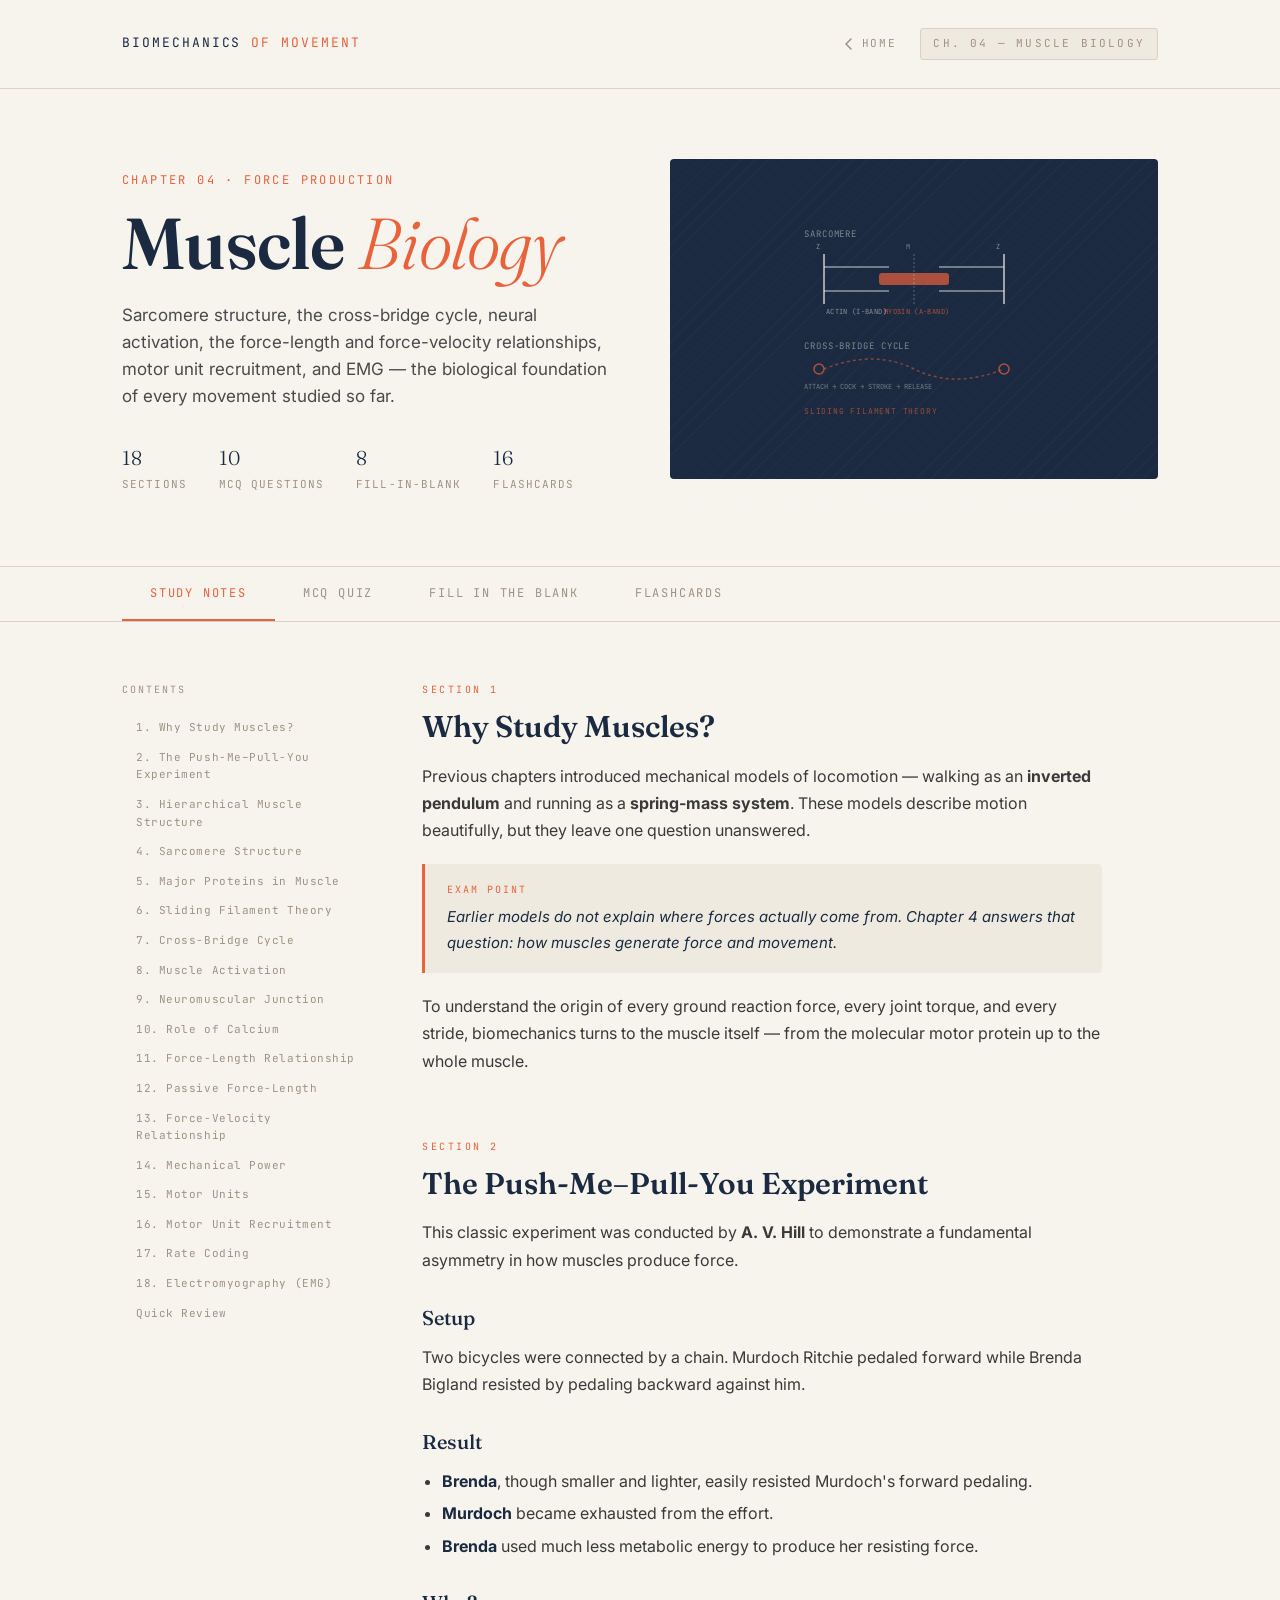
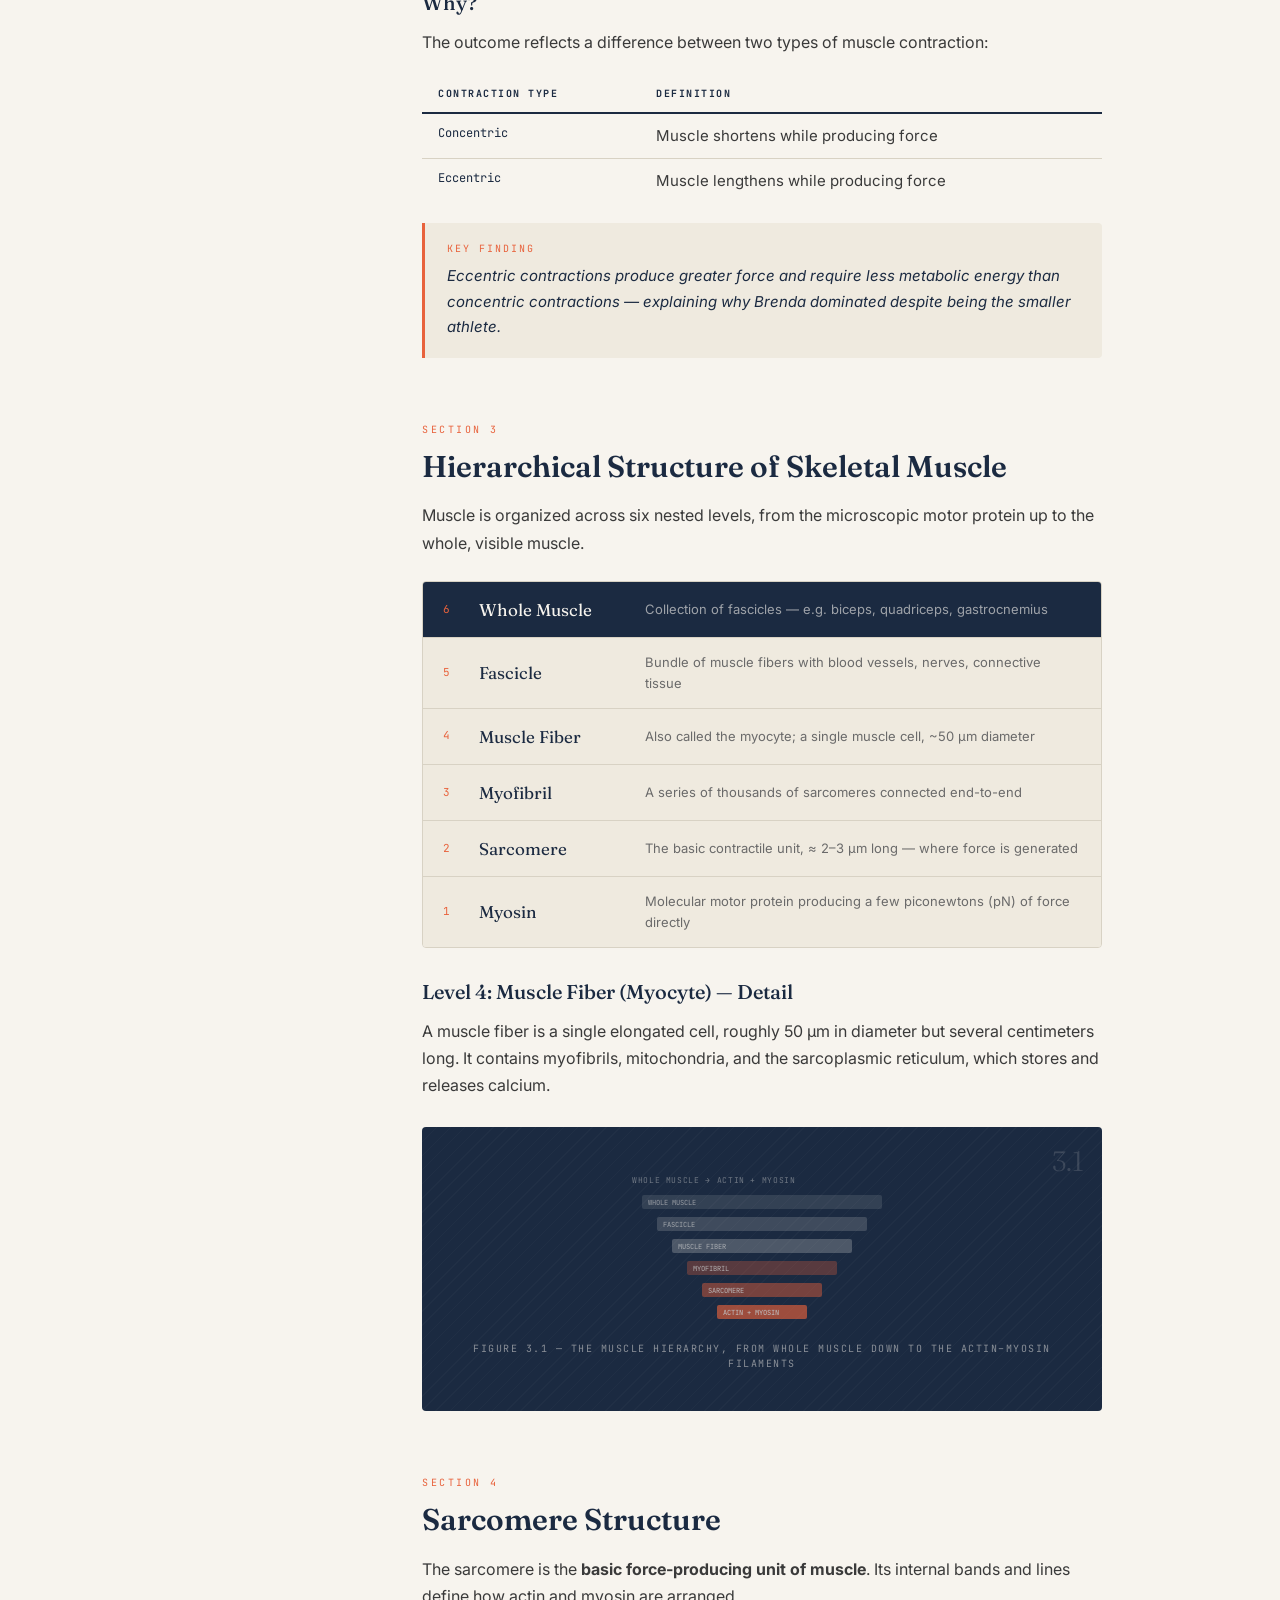
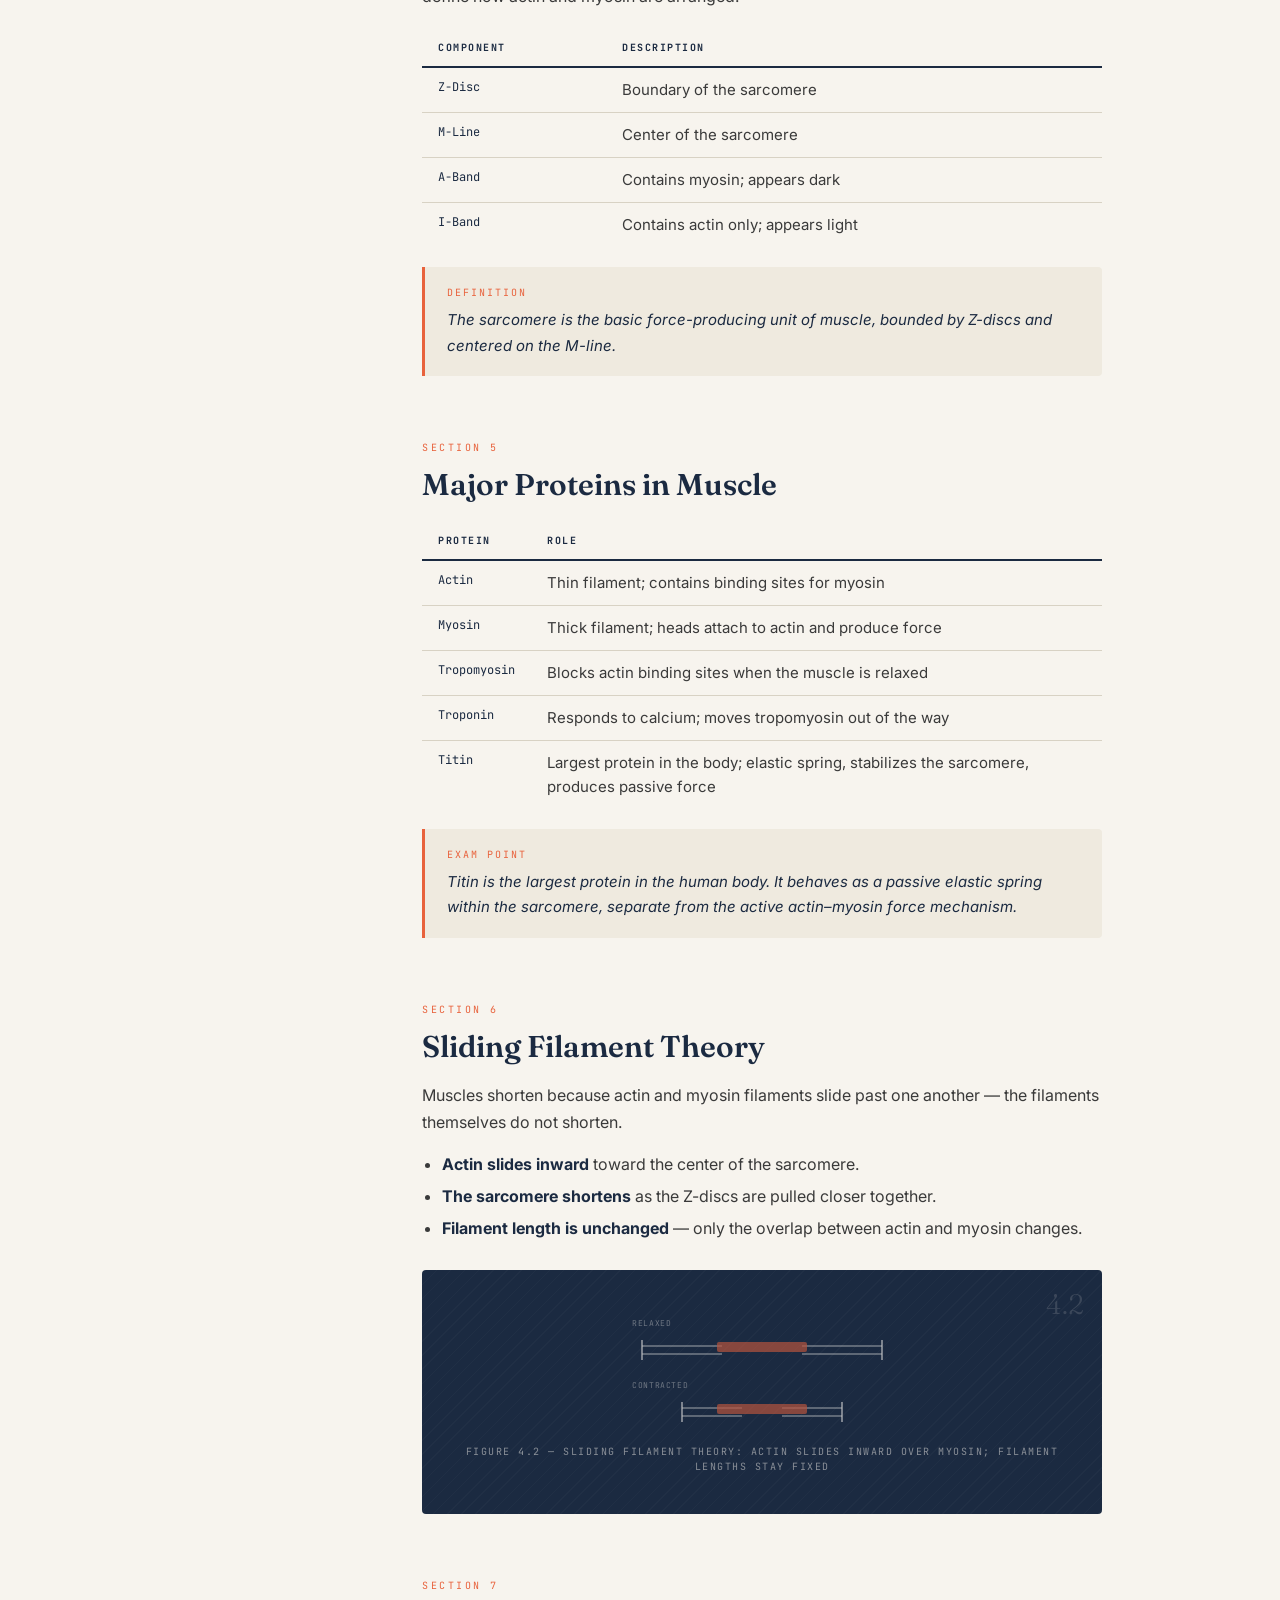
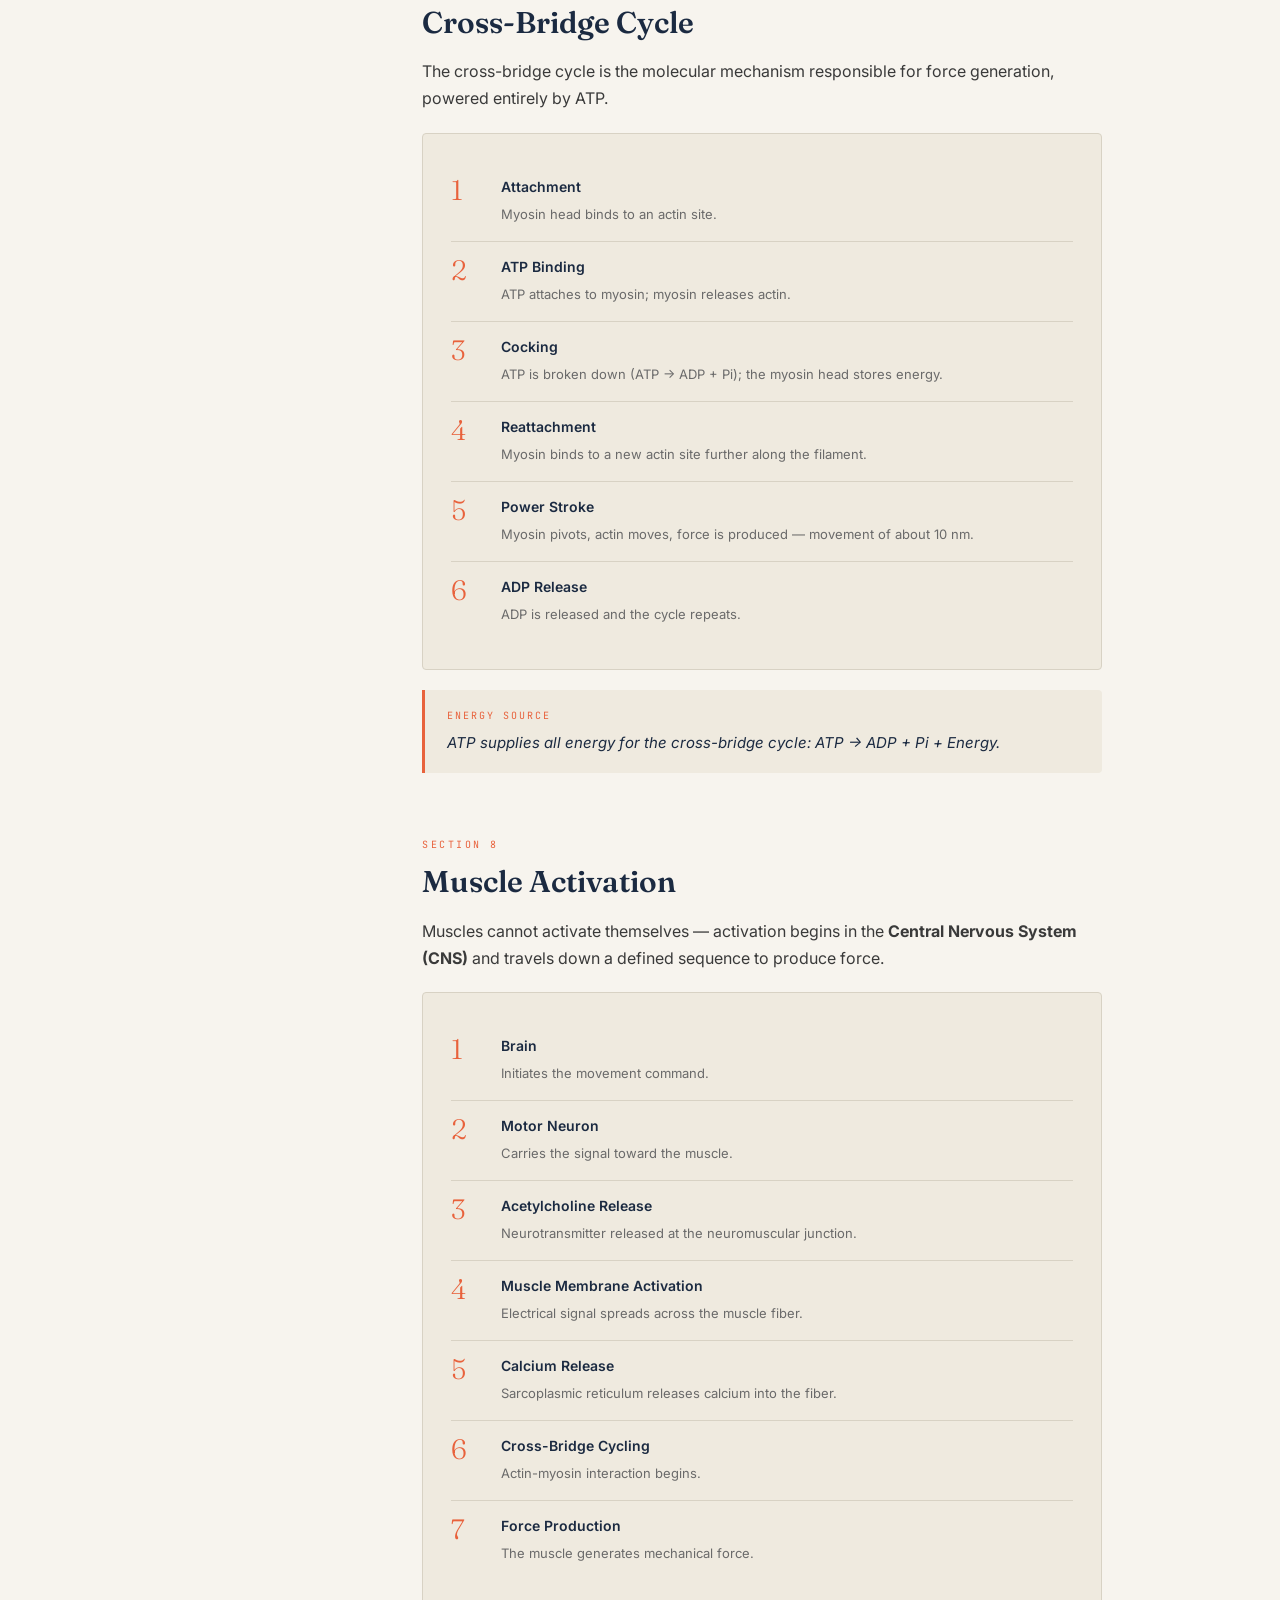
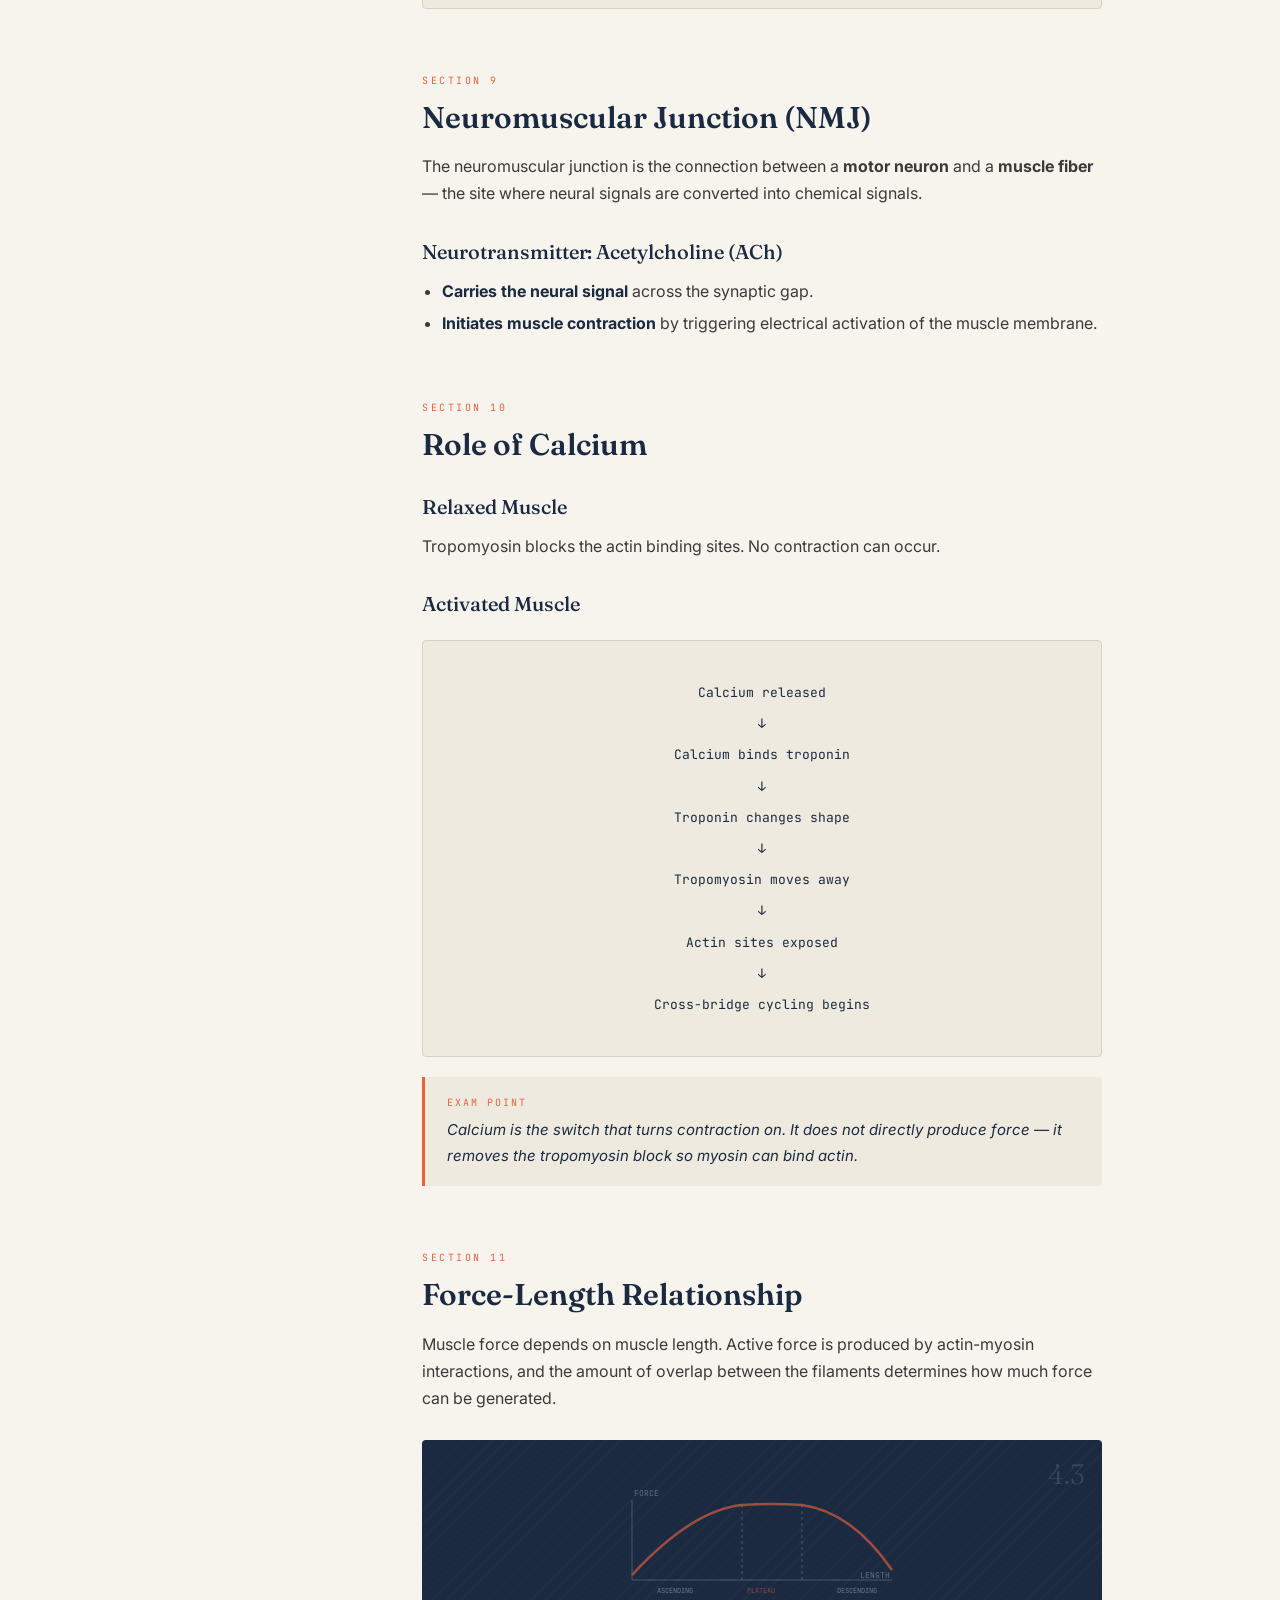
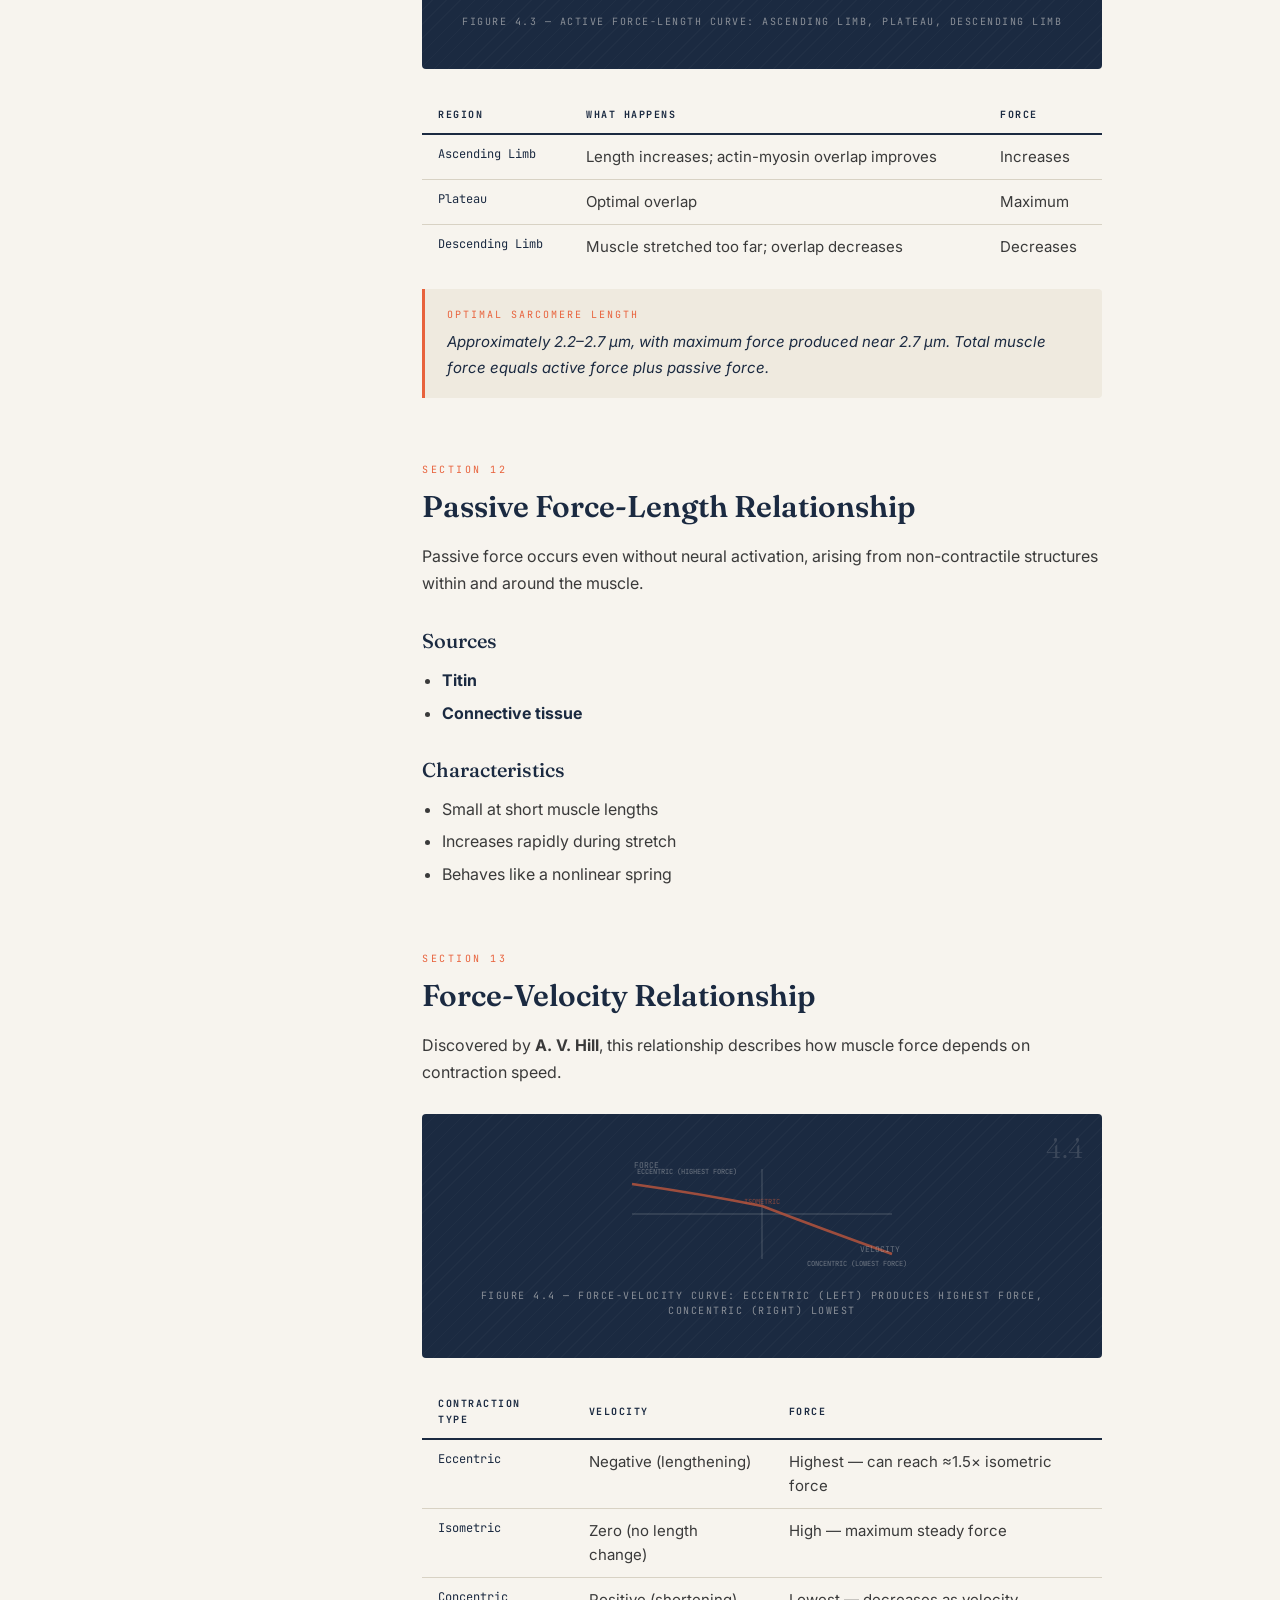
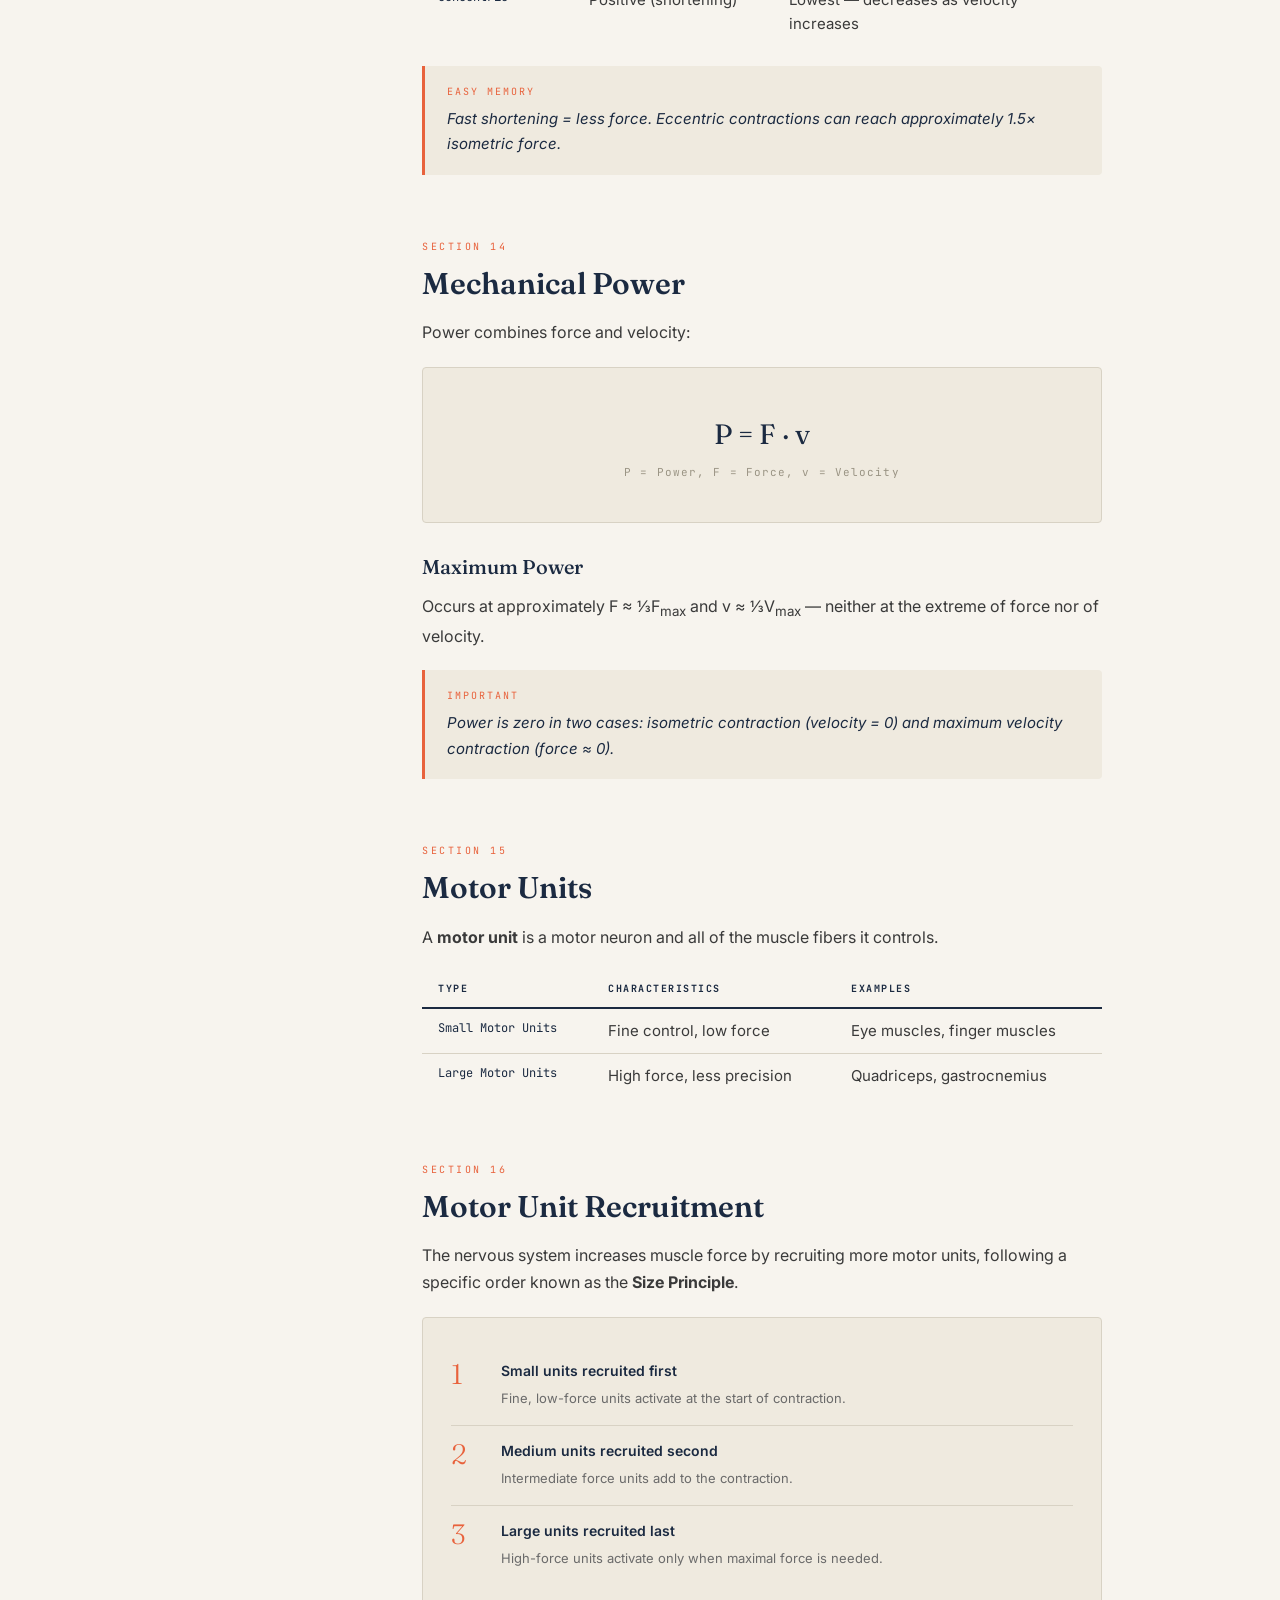
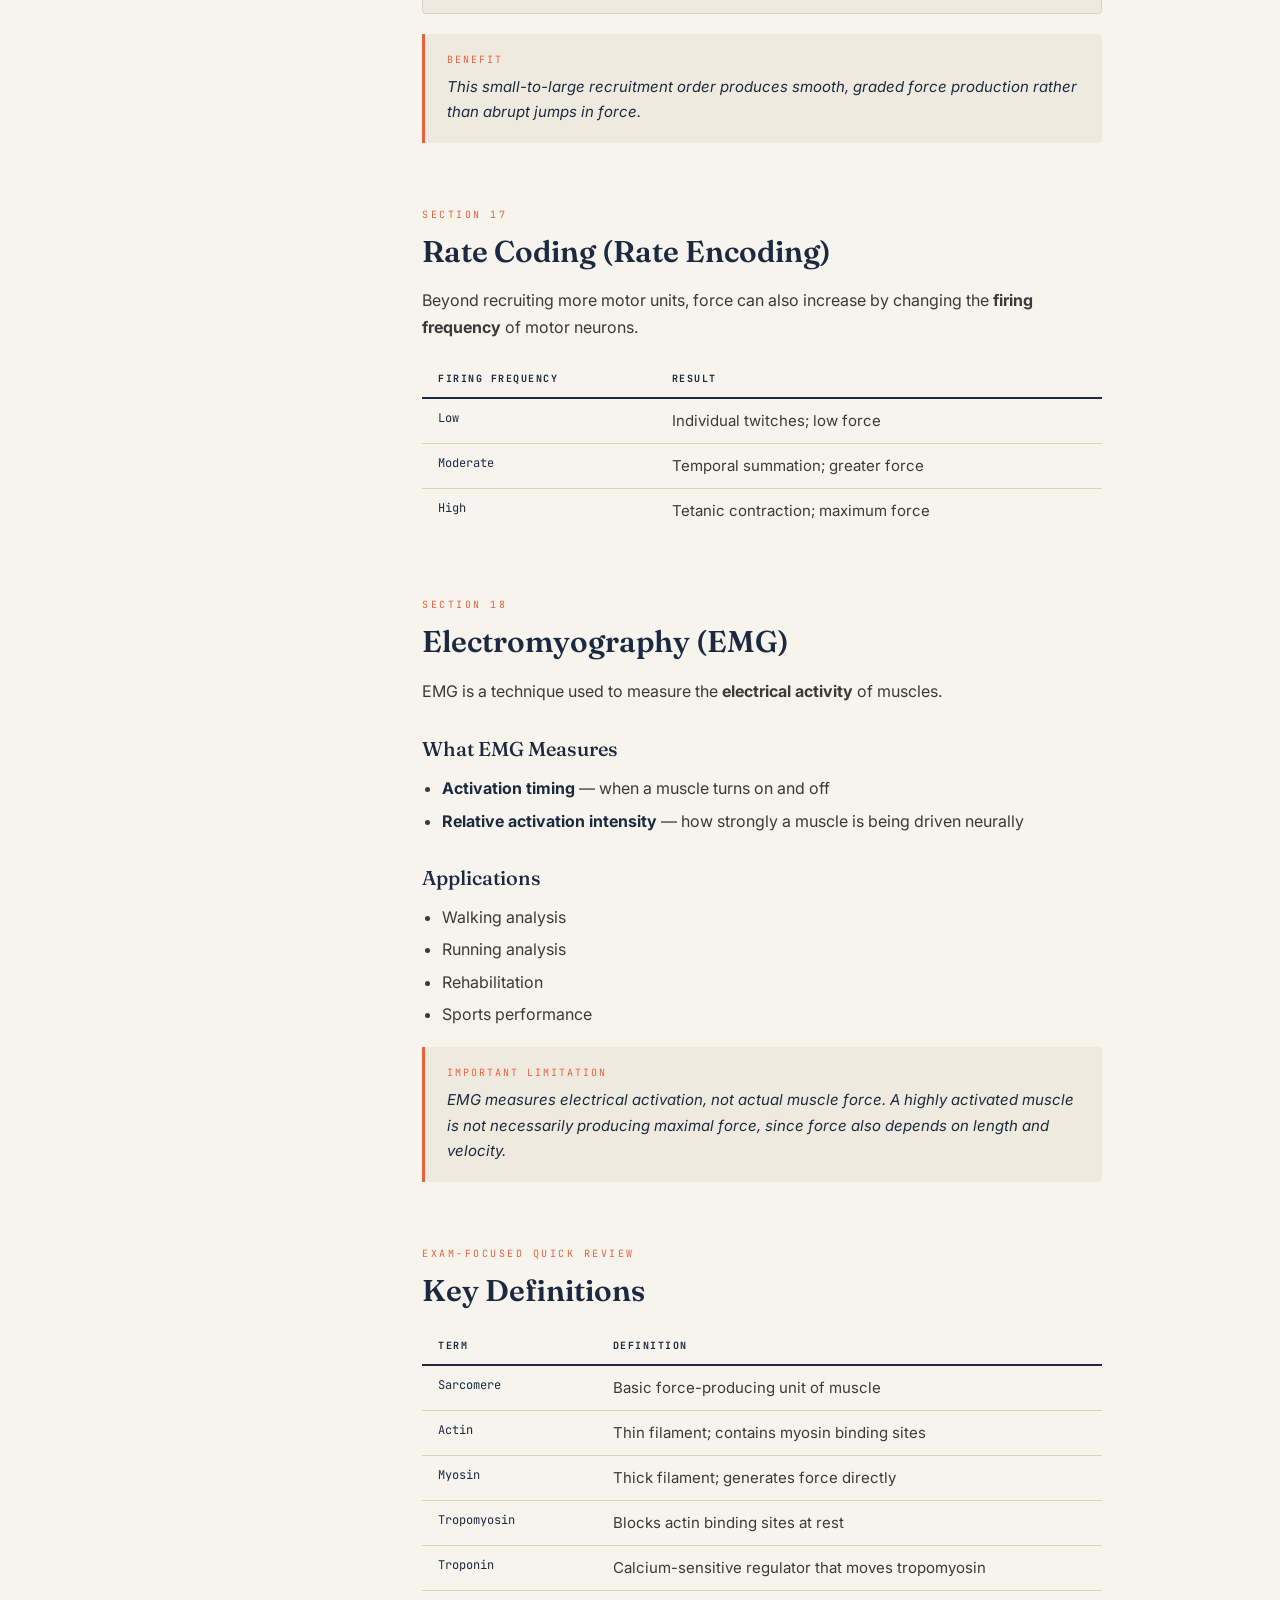
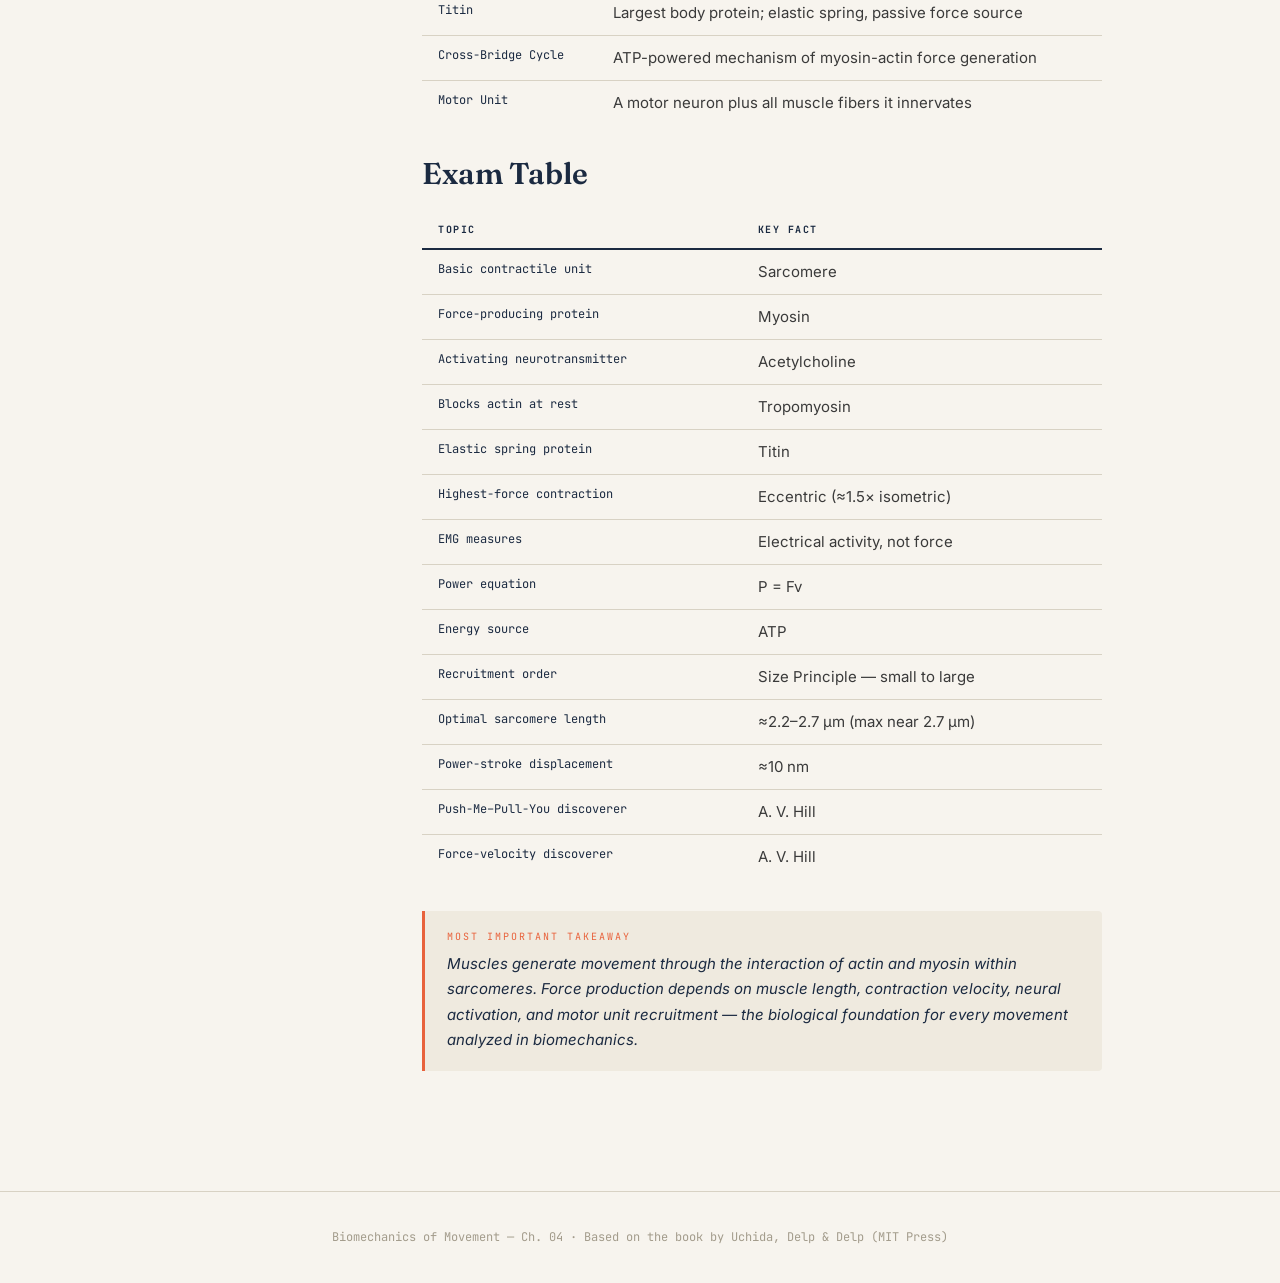
==== Chp4.html @ abd5bc2c "chp4" ====
<!DOCTYPE html>
<html lang="en">

<head>
  <meta charset="UTF-8">
  <meta name="viewport" content="width=device-width, initial-scale=1.0">
  <title>Ch. 04 — Muscle Biology | Biomechanics of Movement</title>
  <link rel="preconnect" href="https://fonts.googleapis.com">
  <link
    href="https://fonts.googleapis.com/css2?family=Fraunces:opsz,wght@9..144,300;9..144,500;9..144,600&family=Inter:wght@400;500;600&family=JetBrains+Mono:wght@400;500&display=swap"
    rel="stylesheet">
  <style>
    :root {
      --ink: #1B2A41;
      --bone: #F7F4EE;
      --bone-deep: #EFEADF;
      --orange: #E8623C;
      --graphite: #2E2E2E;
      --line: #D8D2C4;
      --green: #3a7d5a;
      --red: #c0392b;
      --card-bg: #fff;
    }

    * { margin: 0; padding: 0; box-sizing: border-box; }

    body {
      background: var(--bone);
      color: var(--graphite);
      font-family: 'Inter', sans-serif;
      line-height: 1.6;
    }

    .container { max-width: 1100px; margin: 0 auto; padding: 0 32px; }

    /* HEADER */
    header { padding: 28px 0; border-bottom: 1px solid var(--line); }
    .nav { display: flex; justify-content: space-between; align-items: center; flex-wrap: wrap; gap: 12px; }
    .brand { font-family: 'JetBrains Mono', monospace; font-size: 13px; letter-spacing: 0.15em; text-transform: uppercase; color: var(--ink); text-decoration: none; }
    .brand span { color: var(--orange); }
    .nav-right { display: flex; align-items: center; gap: 24px; }
    .chapter-tag { font-family: 'JetBrains Mono', monospace; font-size: 11px; letter-spacing: 0.2em; text-transform: uppercase; color: #9a9484; background: var(--bone-deep); border: 1px solid var(--line); border-radius: 3px; padding: 6px 12px; }

    /* CHAPTER HERO */
    .ch-hero { padding: 70px 0 60px; border-bottom: 1px solid var(--line); }
    .ch-hero-inner { display: grid; grid-template-columns: 1fr 1fr; gap: 60px; align-items: center; }
    .ch-eyebrow { font-family: 'JetBrains Mono', monospace; font-size: 12px; letter-spacing: 0.2em; text-transform: uppercase; color: var(--orange); margin-bottom: 16px; }
    .ch-hero h1 { font-family: 'Fraunces', serif; font-weight: 600; font-size: clamp(42px, 6vw, 72px); line-height: 1.05; color: var(--ink); letter-spacing: -0.01em; }
    .ch-hero h1 em { font-style: italic; font-weight: 300; color: var(--orange); }
    .ch-hero-sub { margin-top: 20px; font-size: 17px; color: #4a4a4a; max-width: 500px; }
    .ch-meta { margin-top: 32px; display: flex; gap: 32px; flex-wrap: wrap; }
    .ch-meta-item { font-family: 'JetBrains Mono', monospace; font-size: 11px; letter-spacing: 0.1em; text-transform: uppercase; color: #9a9484; }
    .ch-meta-item strong { display: block; font-family: 'Fraunces', serif; font-size: 20px; font-weight: 300; color: var(--ink); letter-spacing: 0; text-transform: none; margin-bottom: 2px; }

    .hero-figure-plate { background: var(--ink); border-radius: 4px; height: 320px; display: flex; align-items: center; justify-content: center; position: relative; overflow: hidden; }
    .hero-figure-plate::after { content: ''; position: absolute; inset: 0; background: repeating-linear-gradient(135deg, rgba(247,244,238,0.025) 0px, rgba(247,244,238,0.025) 1px, transparent 1px, transparent 10px); }
    .hero-figure-plate svg { z-index: 1; }
    .fig-label { font-family: 'JetBrains Mono', monospace; font-size: 11px; letter-spacing: 0.1em; text-transform: uppercase; color: rgba(247,244,238,0.5); text-align: center; margin-top: 10px; }

    /* MODE TABS */
    .mode-bar { position: sticky; top: 0; z-index: 100; background: var(--bone); border-bottom: 1px solid var(--line); padding: 0; }
    .mode-tabs { display: flex; overflow-x: auto; }
    .mode-tab { flex-shrink: 0; padding: 18px 28px; font-family: 'JetBrains Mono', monospace; font-size: 12px; letter-spacing: 0.15em; text-transform: uppercase; color: #9a9484; cursor: pointer; border-bottom: 2px solid transparent; transition: all 0.2s; background: none; border-top: none; border-left: none; border-right: none; }
    .mode-tab:hover { color: var(--ink); }
    .mode-tab.active { color: var(--orange); border-bottom-color: var(--orange); }

    /* PANELS */
    .panel { display: none; padding: 60px 0 100px; }
    .panel.active { display: block; }

    /* NOTES PANEL */
    .notes-layout { display: grid; grid-template-columns: 240px 1fr; gap: 60px; align-items: start; }
    .notes-toc { position: sticky; top: 73px; }
    .toc-label { font-family: 'JetBrains Mono', monospace; font-size: 10px; letter-spacing: 0.2em; text-transform: uppercase; color: #9a9484; margin-bottom: 16px; }
    .toc-list { list-style: none; }
    .toc-list li { margin-bottom: 2px; }
    .toc-list a { font-family: 'JetBrains Mono', monospace; font-size: 11px; color: #9a9484; text-decoration: none; padding: 5px 0; display: block; border-left: 2px solid transparent; padding-left: 12px; transition: all 0.2s; letter-spacing: 0.05em; }
    .toc-list a:hover { color: var(--ink); border-left-color: var(--line); }
    .toc-list a.current { color: var(--orange); border-left-color: var(--orange); }

    .notes-content { max-width: 680px; }
    .section-block { margin-bottom: 64px; }
    .section-block:last-child { margin-bottom: 0; }
    .section-eyebrow { font-family: 'JetBrains Mono', monospace; font-size: 10px; letter-spacing: 0.25em; text-transform: uppercase; color: var(--orange); margin-bottom: 12px; }
    .section-block h2 { font-family: 'Fraunces', serif; font-weight: 600; font-size: 30px; color: var(--ink); margin-bottom: 18px; line-height: 1.15; }
    .section-block h3 { font-family: 'Fraunces', serif; font-weight: 500; font-size: 20px; color: var(--ink); margin: 28px 0 10px; }
    .section-block p { font-size: 16px; color: #3a3a3a; margin-bottom: 14px; line-height: 1.7; }
    .section-block ul, .section-block ol { padding-left: 20px; margin-bottom: 14px; }
    .section-block li { font-size: 16px; color: #3a3a3a; margin-bottom: 6px; line-height: 1.65; }
    .section-block li strong { color: var(--ink); }

    /* Figure placeholder */
    .fig-placeholder { background: var(--ink); border-radius: 4px; margin: 28px 0; position: relative; overflow: hidden; }
    .fig-placeholder::after { content: ''; position: absolute; inset: 0; background: repeating-linear-gradient(135deg, rgba(247,244,238,0.025) 0px, rgba(247,244,238,0.025) 1px, transparent 1px, transparent 10px); pointer-events: none; }
    .fig-inner { padding: 40px 32px; display: flex; flex-direction: column; align-items: center; justify-content: center; min-height: 200px; position: relative; z-index: 1; }
    .fig-placeholder svg { opacity: 0.75; }
    .fig-caption { font-family: 'JetBrains Mono', monospace; font-size: 10px; letter-spacing: 0.15em; text-transform: uppercase; color: rgba(247,244,238,0.5); margin-top: 14px; text-align: center; line-height: 1.5; }
    .fig-number { font-family: 'Fraunces', serif; font-size: 28px; font-weight: 300; color: rgba(247,244,238,0.15); position: absolute; top: 12px; right: 18px; letter-spacing: 0; }

    /* Key concept box */
    .key-box { border-left: 3px solid var(--orange); background: var(--bone-deep); padding: 18px 22px; margin: 20px 0; border-radius: 0 4px 4px 0; }
    .key-box-label { font-family: 'JetBrains Mono', monospace; font-size: 10px; letter-spacing: 0.2em; text-transform: uppercase; color: var(--orange); margin-bottom: 6px; }
    .key-box p { font-size: 15px; color: var(--ink); margin: 0; font-style: italic; }

    /* Table */
    .notes-table { width: 100%; border-collapse: collapse; margin: 20px 0; font-size: 15px; }
    .notes-table th { font-family: 'JetBrains Mono', monospace; font-size: 10px; letter-spacing: 0.15em; text-transform: uppercase; color: var(--ink); padding: 10px 16px; border-bottom: 2px solid var(--ink); text-align: left; }
    .notes-table td { padding: 10px 16px; border-bottom: 1px solid var(--line); color: #3a3a3a; vertical-align: top; }
    .notes-table tr:last-child td { border-bottom: none; }
    .notes-table td:first-child { font-family: 'JetBrains Mono', monospace; font-size: 12px; color: var(--ink); }

    /* Flow diagram */
    .flow-diagram { background: var(--bone-deep); border: 1px solid var(--line); border-radius: 4px; padding: 28px; margin: 20px 0; }
    .flow-steps { display: flex; flex-direction: column; gap: 0; }
    .flow-step { display: flex; align-items: flex-start; gap: 14px; padding: 14px 0; border-bottom: 1px solid var(--line); }
    .flow-step:last-child { border-bottom: none; }
    .flow-num { font-family: 'Fraunces', serif; font-size: 28px; font-weight: 300; color: var(--orange); line-height: 1; flex-shrink: 0; width: 36px; }
    .flow-text strong { display: block; font-family: 'Inter', sans-serif; font-weight: 600; font-size: 14px; color: var(--ink); margin-bottom: 3px; }
    .flow-text span { font-size: 13px; color: #6a6a6a; }

    /* Hierarchy ladder (replaces gait bar for this chapter) */
    .hier-ladder { margin: 24px 0; display: flex; flex-direction: column; gap: 0; border: 1px solid var(--line); border-radius: 4px; overflow: hidden; }
    .hier-rung { display: flex; align-items: center; gap: 16px; padding: 14px 20px; border-bottom: 1px solid var(--line); background: var(--bone-deep); }
    .hier-rung:last-child { border-bottom: none; }
    .hier-rung:nth-child(1) { background: var(--ink); }
    .hier-rung:nth-child(1) .hier-name { color: var(--bone); }
    .hier-rung:nth-child(1) .hier-num { color: var(--orange); }
    .hier-num { font-family: 'JetBrains Mono', monospace; font-size: 11px; color: var(--orange); width: 20px; flex-shrink: 0; }
    .hier-name { font-family: 'Fraunces', serif; font-size: 17px; color: var(--ink); flex-shrink: 0; width: 150px; }
    .hier-desc { font-family: 'Inter', sans-serif; font-size: 13px; color: #6a6a6a; }
    .hier-rung:nth-child(1) .hier-desc { color: rgba(247,244,238,0.6); }

    /* MCQ / FITB / FLASH shared */
    .activity-header { margin-bottom: 40px; }
    .activity-header h2 { font-family: 'Fraunces', serif; font-weight: 600; font-size: 36px; color: var(--ink); }
    .activity-header p { font-size: 15px; color: #6a6a6a; margin-top: 8px; }

    .quiz-toolbar { display: flex; align-items: center; justify-content: space-between; margin-bottom: 32px; flex-wrap: wrap; gap: 16px; }
    .timer-badge { display: flex; align-items: center; gap: 10px; background: var(--ink); color: var(--bone); border-radius: 4px; padding: 10px 18px; font-family: 'JetBrains Mono', monospace; font-size: 18px; letter-spacing: 0.05em; }
    .timer-badge .timer-label { font-size: 10px; text-transform: uppercase; letter-spacing: 0.2em; color: rgba(247,244,238,0.5); display: block; }
    .timer-dot { width: 8px; height: 8px; border-radius: 50%; background: var(--orange); animation: pulse 1s ease-in-out infinite; }
    @keyframes pulse { 0%,100%{opacity:1} 50%{opacity:0.3} }

    .progress-bar-wrap { flex: 1; min-width: 200px; max-width: 300px; }
    .progress-label { font-family: 'JetBrains Mono', monospace; font-size: 10px; letter-spacing: 0.15em; text-transform: uppercase; color: #9a9484; margin-bottom: 6px; }
    .progress-bar { height: 4px; background: var(--line); border-radius: 2px; overflow: hidden; }
    .progress-fill { height: 100%; background: var(--orange); border-radius: 2px; transition: width 0.3s ease; }

    .question-block { background: var(--card-bg); border: 1px solid var(--line); border-radius: 4px; padding: 32px; margin-bottom: 20px; position: relative; }
    .q-number { font-family: 'JetBrains Mono', monospace; font-size: 10px; letter-spacing: 0.2em; text-transform: uppercase; color: #9a9484; margin-bottom: 12px; }
    .q-text { font-family: 'Fraunces', serif; font-weight: 500; font-size: 20px; color: var(--ink); line-height: 1.35; margin-bottom: 24px; }
    .options { display: flex; flex-direction: column; gap: 10px; }
    .option-btn { text-align: left; padding: 14px 18px; border: 1px solid var(--line); border-radius: 4px; background: var(--bone); cursor: pointer; font-size: 15px; color: #3a3a3a; font-family: 'Inter', sans-serif; transition: all 0.15s; display: flex; align-items: center; gap: 12px; }
    .option-btn:hover:not(:disabled) { border-color: var(--ink); background: #fff; }
    .option-key { font-family: 'JetBrains Mono', monospace; font-size: 11px; color: #9a9484; flex-shrink: 0; width: 18px; }
    .option-btn.correct { border-color: var(--green); background: #f0faf5; color: var(--green); }
    .option-btn.correct .option-key { color: var(--green); }
    .option-btn.wrong { border-color: var(--red); background: #fdf2f1; color: var(--red); }
    .option-btn.wrong .option-key { color: var(--red); }
    .option-btn:disabled { cursor: not-allowed; }
    .feedback-msg { margin-top: 16px; padding: 12px 16px; border-radius: 4px; font-size: 14px; font-family: 'JetBrains Mono', monospace; letter-spacing: 0.02em; display: none; }
    .feedback-msg.show { display: block; }
    .feedback-msg.ok { background: #f0faf5; color: var(--green); }
    .feedback-msg.bad { background: #fdf2f1; color: var(--red); }

    .quiz-nav { display: flex; justify-content: space-between; align-items: center; margin-top: 32px; flex-wrap: wrap; gap: 16px; }
    .btn-primary { background: var(--ink); color: var(--bone); border: none; padding: 14px 28px; font-family: 'JetBrains Mono', monospace; font-size: 12px; letter-spacing: 0.15em; text-transform: uppercase; cursor: pointer; border-radius: 4px; transition: background 0.2s; }
    .btn-primary:hover { background: #0f1f33; }
    .btn-ghost { background: transparent; color: var(--ink); border: 1px solid var(--line); padding: 14px 28px; font-family: 'JetBrains Mono', monospace; font-size: 12px; letter-spacing: 0.15em; text-transform: uppercase; cursor: pointer; border-radius: 4px; transition: all 0.2s; }
    .btn-ghost:hover { border-color: var(--ink); }

    /* Score screen */
    .score-screen { display: none; text-align: center; padding: 60px 0; }
    .score-screen.show { display: block; }
    .score-circle { width: 160px; height: 160px; border-radius: 50%; border: 4px solid var(--orange); display: flex; flex-direction: column; align-items: center; justify-content: center; margin: 0 auto 32px; }
    .score-num { font-family: 'Fraunces', serif; font-size: 56px; font-weight: 300; color: var(--orange); line-height: 1; }
    .score-denom { font-family: 'JetBrains Mono', monospace; font-size: 12px; color: #9a9484; margin-top: 4px; }
    .score-grade { font-family: 'Fraunces', serif; font-size: 32px; font-weight: 500; color: var(--ink); margin-bottom: 8px; }
    .score-msg { font-size: 15px; color: #6a6a6a; max-width: 400px; margin: 0 auto 32px; }
    .score-stats { display: flex; justify-content: center; gap: 48px; margin-bottom: 40px; }
    .stat-item { font-family: 'JetBrains Mono', monospace; font-size: 11px; color: #9a9484; text-transform: uppercase; letter-spacing: 0.1em; text-align: center; }
    .stat-item strong { display: block; font-family: 'Fraunces', serif; font-size: 28px; font-weight: 300; color: var(--ink); text-transform: none; letter-spacing: 0; margin-bottom: 4px; }

    /* FITB */
    .fitb-question { background: #fff; border: 1px solid var(--line); border-radius: 4px; padding: 28px 32px; margin-bottom: 20px; }
    .fitb-q-text { font-family: 'Fraunces', serif; font-weight: 500; font-size: 19px; color: var(--ink); line-height: 1.5; margin-bottom: 18px; }
    .fitb-input-wrap { display: flex; gap: 12px; align-items: center; flex-wrap: wrap; }
    .fitb-input { border: none; border-bottom: 2px solid var(--ink); background: transparent; font-family: 'Fraunces', serif; font-size: 18px; color: var(--ink); padding: 4px 8px; outline: none; min-width: 180px; transition: border-color 0.2s; }
    .fitb-input:focus { border-color: var(--orange); }
    .fitb-input.correct { border-color: var(--green); color: var(--green); }
    .fitb-input.wrong { border-color: var(--red); color: var(--red); }
    .check-btn { background: var(--bone-deep); border: 1px solid var(--line); padding: 8px 18px; font-family: 'JetBrains Mono', monospace; font-size: 11px; letter-spacing: 0.15em; text-transform: uppercase; cursor: pointer; border-radius: 3px; transition: all 0.15s; color: var(--ink); }
    .check-btn:hover { background: var(--ink); color: var(--bone); }
    .fitb-hint { font-family: 'JetBrains Mono', monospace; font-size: 11px; color: #9a9484; margin-top: 10px; display: none; }
    .fitb-hint.show { display: block; }
    .fitb-answer { font-family: 'JetBrains Mono', monospace; font-size: 11px; margin-top: 8px; display: none; }
    .fitb-answer.show { display: block; }

    /* FLASHCARDS */
    .flashcard-area { max-width: 640px; margin: 0 auto; }
    .fc-deck-info { display: flex; justify-content: space-between; align-items: center; margin-bottom: 28px; flex-wrap: wrap; gap: 12px; }
    .fc-deck-label { font-family: 'JetBrains Mono', monospace; font-size: 11px; letter-spacing: 0.1em; text-transform: uppercase; color: #9a9484; }
    .fc-counter { font-family: 'JetBrains Mono', monospace; font-size: 13px; color: var(--ink); }
    .fc-card { perspective: 900px; height: 280px; margin-bottom: 32px; cursor: pointer; -webkit-tap-highlight-color: transparent; }
    .fc-inner { width: 100%; height: 100%; transform-style: preserve-3d; transition: transform 0.55s cubic-bezier(.4,.2,.2,1); position: relative; }
    .fc-card.flipped .fc-inner { transform: rotateY(180deg); }
    .fc-face { position: absolute; inset: 0; backface-visibility: hidden; border-radius: 4px; display: flex; flex-direction: column; align-items: center; justify-content: center; padding: 40px 36px; text-align: center; }
    .fc-front { background: var(--ink); border: 1px solid var(--ink); }
    .fc-back { background: var(--bone-deep); border: 1px solid var(--line); transform: rotateY(180deg); }
    .fc-tag { font-family: 'JetBrains Mono', monospace; font-size: 10px; letter-spacing: 0.2em; text-transform: uppercase; position: absolute; top: 16px; left: 20px; }
    .fc-front .fc-tag { color: rgba(247,244,238,0.4); }
    .fc-back .fc-tag { color: var(--orange); }
    .fc-flip-hint { font-family: 'JetBrains Mono', monospace; font-size: 10px; letter-spacing: 0.15em; text-transform: uppercase; position: absolute; bottom: 14px; right: 18px; opacity: 0.4; }
    .fc-front .fc-flip-hint { color: var(--bone); }
    .fc-back .fc-flip-hint { color: var(--ink); }
    .fc-question { font-family: 'Fraunces', serif; font-weight: 500; font-size: 22px; color: var(--bone); line-height: 1.3; }
    .fc-answer { font-family: 'Inter', sans-serif; font-size: 16px; color: var(--graphite); line-height: 1.6; }
    .fc-answer strong { color: var(--orange); font-family: 'Fraunces', serif; font-size: 18px; font-weight: 500; display: block; margin-bottom: 8px; }
    .fc-controls { display: flex; justify-content: center; gap: 12px; margin-bottom: 24px; flex-wrap: wrap; }
    .fc-know { background: #f0faf5; border: 1px solid var(--green); color: var(--green); padding: 12px 24px; font-family: 'JetBrains Mono', monospace; font-size: 11px; letter-spacing: 0.15em; text-transform: uppercase; cursor: pointer; border-radius: 4px; transition: all 0.2s; }
    .fc-know:hover { background: var(--green); color: #fff; }
    .fc-again { background: #fdf2f1; border: 1px solid var(--red); color: var(--red); padding: 12px 24px; font-family: 'JetBrains Mono', monospace; font-size: 11px; letter-spacing: 0.15em; text-transform: uppercase; cursor: pointer; border-radius: 4px; transition: all 0.2s; }
    .fc-again:hover { background: var(--red); color: #fff; }
    .fc-skip { background: var(--bone-deep); border: 1px solid var(--line); color: #9a9484; padding: 12px 24px; font-family: 'JetBrains Mono', monospace; font-size: 11px; letter-spacing: 0.15em; text-transform: uppercase; cursor: pointer; border-radius: 4px; transition: all 0.2s; }
    .fc-skip:hover { border-color: var(--ink); color: var(--ink); }
    .fc-progress-dots { display: flex; gap: 6px; justify-content: center; flex-wrap: wrap; margin-bottom: 8px; }
    .fc-dot { width: 8px; height: 8px; border-radius: 50%; background: var(--line); transition: background 0.3s; }
    .fc-dot.known { background: var(--green); }
    .fc-dot.again { background: var(--red); }
    .fc-dot.current { background: var(--orange); }
    .fc-score-bar { display: flex; gap: 24px; justify-content: center; margin-top: 24px; }
    .fc-score-item { font-family: 'JetBrains Mono', monospace; font-size: 11px; text-transform: uppercase; letter-spacing: 0.1em; text-align: center; color: #9a9484; }
    .fc-score-item strong { display: block; font-family: 'Fraunces', serif; font-size: 24px; font-weight: 300; color: var(--ink); text-transform: none; letter-spacing: 0; }
    .fc-score-item.s-known strong { color: var(--green); }
    .fc-score-item.s-again strong { color: var(--red); }
    .fc-complete { display: none; text-align: center; padding: 40px 20px; background: #fff; border: 1px solid var(--line); border-radius: 4px; }
    .fc-complete.show { display: block; }

    footer { border-top: 1px solid var(--line); padding: 36px 0; font-family: 'JetBrains Mono', monospace; font-size: 12px; color: #a39c8c; text-align: center; }

    /* BACK LINK */
    .back-link { font-family: 'JetBrains Mono', monospace; font-size: 11px; letter-spacing: 0.15em; text-transform: uppercase; color: #9a9484; text-decoration: none; display: flex; align-items: center; gap: 6px; transition: color 0.2s; white-space: nowrap; }
    .back-link:hover { color: var(--orange); }
    .back-link svg { flex-shrink: 0; }

    /* TOC TOGGLE */
    .toc-toggle-wrap { display: none; }
    .toc-toggle-btn { display: flex; align-items: center; gap: 10px; background: var(--bone-deep); border: 1px solid var(--line); border-radius: 4px; padding: 12px 18px; font-family: 'JetBrains Mono', monospace; font-size: 11px; letter-spacing: 0.15em; text-transform: uppercase; color: var(--ink); cursor: pointer; width: 100%; text-align: left; transition: border-color 0.2s, background 0.2s; }
    .toc-toggle-btn:hover { border-color: var(--ink); }
    .toc-toggle-btn.open { border-color: var(--orange); color: var(--orange); }
    .toc-icon { display: flex; flex-direction: column; gap: 4px; flex-shrink: 0; }
    .toc-icon span { display: block; width: 18px; height: 2px; background: currentColor; border-radius: 2px; transition: transform 0.25s, opacity 0.25s; transform-origin: center; }
    .toc-toggle-btn.open .toc-icon span:nth-child(1) { transform: translateY(6px) rotate(45deg); }
    .toc-toggle-btn.open .toc-icon span:nth-child(2) { opacity: 0; transform: scaleX(0); }
    .toc-toggle-btn.open .toc-icon span:nth-child(3) { transform: translateY(-6px) rotate(-45deg); }
    .toc-toggle-label { flex: 1; }
    .toc-chevron { margin-left: auto; font-size: 10px; opacity: 0.5; transition: transform 0.25s; }
    .toc-toggle-btn.open .toc-chevron { transform: rotate(180deg); }
    .toc-drawer { overflow: hidden; max-height: 0; transition: max-height 0.35s cubic-bezier(0.4, 0, 0.2, 1); background: #fff; border: 1px solid var(--line); border-top: none; border-radius: 0 0 4px 4px; }
    .toc-drawer.open { max-height: 600px; }
    .toc-drawer-inner { padding: 8px 0 12px; }
    .toc-drawer .toc-list a { font-size: 13px; padding: 8px 20px; border-left: none; border-bottom: 1px solid var(--bone-deep); }
    .toc-drawer .toc-list li:last-child a { border-bottom: none; }
    .toc-drawer .toc-list a:hover { background: var(--bone); color: var(--ink); }
    .toc-drawer .toc-list a.current { color: var(--orange); background: #fff8f5; }

    /* ── TABLET ── */
    @media(max-width:860px) {
      .notes-layout { grid-template-columns: 1fr; }
      .notes-toc { display: none; }
      .toc-toggle-wrap { display: block; margin-bottom: 32px; }
      .ch-hero-inner { grid-template-columns: 1fr; }
      .hero-figure-plate { display: none; }
      .notes-content { max-width: 100%; }
      .notes-table { font-size: 13px; }
      .notes-table th, .notes-table td { padding: 8px 12px; }
      .quiz-toolbar { flex-direction: column; align-items: flex-start; }
      .progress-bar-wrap { max-width: 100%; width: 100%; }
      .question-block { padding: 24px 20px; }
      .q-text { font-size: 18px; }
      .score-stats { gap: 24px; flex-wrap: wrap; }
      .fitb-question { padding: 20px; }
      .fitb-input-wrap { flex-direction: column; align-items: flex-start; gap: 10px; }
      .fitb-input { min-width: 100%; }
      .fc-card { height: 240px; }
      .fc-face { padding: 32px 24px; }
      .fc-question { font-size: 19px; }
      .fc-answer { font-size: 14px; }
      .fc-controls { gap: 8px; }
      .fc-know, .fc-again, .fc-skip { padding: 10px 16px; font-size: 10px; }
      .hier-rung { padding: 12px 16px; gap: 12px; flex-wrap: wrap; }
      .hier-name { width: 120px; font-size: 15px; }
    }

    /* ── MOBILE ── */
    @media(max-width:600px) {
      .container { padding: 0 16px; }
      .ch-hero { padding: 36px 0 32px; }
      .panel { padding: 32px 0 72px; }
      .nav { gap: 8px; }
      .chapter-tag { display: none; }
      .ch-hero h1 { font-size: clamp(34px, 9vw, 52px); }
      .ch-hero-sub { font-size: 15px; }
      .ch-meta { gap: 20px; }
      .ch-meta-item strong { font-size: 18px; }
      .mode-tab { padding: 14px 16px; font-size: 11px; letter-spacing: 0.08em; }
      .section-block h2 { font-size: 24px; }
      .section-block h3 { font-size: 17px; }
      .section-block p, .section-block li { font-size: 15px; }
      .key-box { padding: 14px 16px; }
      .key-box p { font-size: 14px; }
      .table-scroll { overflow-x: auto; -webkit-overflow-scrolling: touch; }
      .notes-table { min-width: 480px; }
      .flow-diagram { padding: 16px; }
      .flow-num { font-size: 22px; width: 28px; }
      .flow-text strong { font-size: 13px; }
      .flow-text span { font-size: 12px; }
      .activity-header h2 { font-size: 28px; }
      .timer-badge { font-size: 15px; padding: 8px 14px; }
      .question-block { padding: 18px 16px; }
      .q-text { font-size: 16px; margin-bottom: 18px; }
      .option-btn { padding: 12px 14px; font-size: 14px; }
      .score-circle { width: 130px; height: 130px; }
      .score-num { font-size: 44px; }
      .score-grade { font-size: 24px; }
      .score-stats { gap: 16px; }
      .stat-item strong { font-size: 22px; }
      .fitb-q-text { font-size: 16px; }
      .fitb-input { font-size: 16px; }
      .fc-card { height: 220px; }
      .fc-face { padding: 28px 20px; }
      .fc-question { font-size: 17px; }
      .fc-answer { font-size: 13px; }
      .fc-answer strong { font-size: 15px; }
      .fc-score-bar { gap: 16px; }
      .fc-score-item strong { font-size: 20px; }
      .btn-primary, .btn-ghost { padding: 12px 20px; font-size: 11px; }
      .hier-name { width: 100%; }
      .hier-rung { flex-direction: column; align-items: flex-start; gap: 4px; }
    }
  </style>
</head>

<body>

  <header>
    <div class="container nav">
      <a href="/" class="brand">Biomechanics <span>of Movement</span></a>
      <div class="nav-right">
        <a href="index.html" class="back-link">
          <svg width="14" height="14" viewBox="0 0 14 14" fill="none" xmlns="http://www.w3.org/2000/svg">
            <path d="M9 2L4 7L9 12" stroke="currentColor" stroke-width="1.5" stroke-linecap="round" stroke-linejoin="round"/>
          </svg>
          Home
        </a>
        <span class="chapter-tag">CH. 04 — Muscle Biology</span>
      </div>
    </div>
  </header>

  <!-- CHAPTER HERO -->
  <section class="ch-hero">
    <div class="container ch-hero-inner">
      <div>
        <div class="ch-eyebrow">Chapter 04 · Force Production</div>
        <h1>Muscle <em>Biology</em></h1>
        <p class="ch-hero-sub">Sarcomere structure, the cross-bridge cycle, neural activation, the force-length and force-velocity relationships, motor unit recruitment, and EMG — the biological foundation of every movement studied so far.</p>
        <div class="ch-meta">
          <div class="ch-meta-item"><strong>18</strong>Sections</div>
          <div class="ch-meta-item"><strong>10</strong>MCQ Questions</div>
          <div class="ch-meta-item"><strong>8</strong>Fill-in-Blank</div>
          <div class="ch-meta-item"><strong>16</strong>Flashcards</div>
        </div>
      </div>
      <div>
        <div class="hero-figure-plate">
          <svg width="260" height="220" viewBox="0 0 260 220" xmlns="http://www.w3.org/2000/svg">
            <text x="20" y="28" font-family="JetBrains Mono, monospace" font-size="9" fill="#F7F4EE" opacity="0.45" letter-spacing="0.1em">SARCOMERE</text>
            <!-- Z discs -->
            <line x1="40" y1="45" x2="40" y2="95" stroke="#F7F4EE" stroke-width="2" opacity="0.6"/>
            <line x1="220" y1="45" x2="220" y2="95" stroke="#F7F4EE" stroke-width="2" opacity="0.6"/>
            <text x="32" y="40" font-family="JetBrains Mono, monospace" font-size="7" fill="#F7F4EE" opacity="0.5">Z</text>
            <text x="212" y="40" font-family="JetBrains Mono, monospace" font-size="7" fill="#F7F4EE" opacity="0.5">Z</text>
            <!-- actin thin filaments -->
            <line x1="40" y1="58" x2="105" y2="58" stroke="#F7F4EE" stroke-width="1.5" opacity="0.55"/>
            <line x1="40" y1="82" x2="105" y2="82" stroke="#F7F4EE" stroke-width="1.5" opacity="0.55"/>
            <line x1="220" y1="58" x2="155" y2="58" stroke="#F7F4EE" stroke-width="1.5" opacity="0.55"/>
            <line x1="220" y1="82" x2="155" y2="82" stroke="#F7F4EE" stroke-width="1.5" opacity="0.55"/>
            <!-- myosin thick filament -->
            <rect x="95" y="64" width="70" height="12" rx="3" fill="#E8623C" opacity="0.7"/>
            <text x="100" y="105" font-family="JetBrains Mono, monospace" font-size="7" fill="#E8623C" opacity="0.7" letter-spacing="0.05em">MYOSIN (A-BAND)</text>
            <text x="42" y="105" font-family="JetBrains Mono, monospace" font-size="7" fill="#F7F4EE" opacity="0.5" letter-spacing="0.05em">ACTIN (I-BAND)</text>
            <!-- M line -->
            <line x1="130" y1="45" x2="130" y2="95" stroke="#F7F4EE" stroke-width="1" stroke-dasharray="2 2" opacity="0.3"/>
            <text x="122" y="40" font-family="JetBrains Mono, monospace" font-size="7" fill="#F7F4EE" opacity="0.4">M</text>

            <!-- cross bridge cycle label -->
            <text x="20" y="140" font-family="JetBrains Mono, monospace" font-size="9" fill="#F7F4EE" opacity="0.45" letter-spacing="0.1em">CROSS-BRIDGE CYCLE</text>
            <circle cx="35" cy="160" r="5" fill="none" stroke="#E8623C" stroke-width="1.5" opacity="0.7"/>
            <path d="M40,160 Q90,140 130,160 Q170,180 220,160" fill="none" stroke="#E8623C" stroke-width="1.5" stroke-dasharray="3 3" opacity="0.5"/>
            <circle cx="220" cy="160" r="5" fill="none" stroke="#E8623C" stroke-width="1.5" opacity="0.7"/>
            <text x="20" y="180" font-family="JetBrains Mono, monospace" font-size="7" fill="#F7F4EE" opacity="0.4">ATTACH → COCK → STROKE → RELEASE</text>

            <text x="20" y="205" font-family="JetBrains Mono, monospace" font-size="8" fill="#E8623C" opacity="0.6" letter-spacing="0.1em">SLIDING FILAMENT THEORY</text>
          </svg>
        </div>
        <div class="fig-label">Fig. 4.0 — Sarcomere structure &amp; the cross-bridge cycle</div>
      </div>
    </div>
  </section>

  <!-- MODE TABS -->
  <div class="mode-bar">
    <div class="container">
      <div class="mode-tabs">
        <button class="mode-tab active" onclick="switchPanel('notes',this)">Study Notes</button>
        <button class="mode-tab" onclick="switchPanel('mcq',this)">MCQ Quiz</button>
        <button class="mode-tab" onclick="switchPanel('fitb',this)">Fill in the Blank</button>
        <button class="mode-tab" onclick="switchPanel('flash',this)">Flashcards</button>
      </div>
    </div>
  </div>

  <!-- ========== NOTES PANEL ========== -->
  <div id="panel-notes" class="panel active">
    <div class="container">
      <div class="notes-layout">

        <nav class="notes-toc">
          <div class="toc-label">Contents</div>
          <ul class="toc-list">
            <li><a href="#s1">1. Why Study Muscles?</a></li>
            <li><a href="#s2">2. The Push-Me–Pull-You Experiment</a></li>
            <li><a href="#s3">3. Hierarchical Muscle Structure</a></li>
            <li><a href="#s4">4. Sarcomere Structure</a></li>
            <li><a href="#s5">5. Major Proteins in Muscle</a></li>
            <li><a href="#s6">6. Sliding Filament Theory</a></li>
            <li><a href="#s7">7. Cross-Bridge Cycle</a></li>
            <li><a href="#s8">8. Muscle Activation</a></li>
            <li><a href="#s9">9. Neuromuscular Junction</a></li>
            <li><a href="#s10">10. Role of Calcium</a></li>
            <li><a href="#s11">11. Force-Length Relationship</a></li>
            <li><a href="#s12">12. Passive Force-Length</a></li>
            <li><a href="#s13">13. Force-Velocity Relationship</a></li>
            <li><a href="#s14">14. Mechanical Power</a></li>
            <li><a href="#s15">15. Motor Units</a></li>
            <li><a href="#s16">16. Motor Unit Recruitment</a></li>
            <li><a href="#s17">17. Rate Coding</a></li>
            <li><a href="#s18">18. Electromyography (EMG)</a></li>
            <li><a href="#sexam">Quick Review</a></li>
          </ul>
        </nav>

        <div class="notes-content">

          <!-- MOBILE TOC TOGGLE -->
          <div class="toc-toggle-wrap">
            <button class="toc-toggle-btn" id="toc-toggle-btn" onclick="toggleTOC()" aria-expanded="false" aria-controls="toc-drawer">
              <span class="toc-icon" aria-hidden="true"><span></span><span></span><span></span></span>
              <span class="toc-toggle-label">Contents</span>
              <span class="toc-chevron">▼</span>
            </button>
            <div class="toc-drawer" id="toc-drawer" role="navigation" aria-label="Chapter contents">
              <div class="toc-drawer-inner">
                <ul class="toc-list">
                  <li><a href="#s1" onclick="closeTOC()">1. Why Study Muscles?</a></li>
                  <li><a href="#s2" onclick="closeTOC()">2. The Push-Me–Pull-You Experiment</a></li>
                  <li><a href="#s3" onclick="closeTOC()">3. Hierarchical Muscle Structure</a></li>
                  <li><a href="#s4" onclick="closeTOC()">4. Sarcomere Structure</a></li>
                  <li><a href="#s5" onclick="closeTOC()">5. Major Proteins in Muscle</a></li>
                  <li><a href="#s6" onclick="closeTOC()">6. Sliding Filament Theory</a></li>
                  <li><a href="#s7" onclick="closeTOC()">7. Cross-Bridge Cycle</a></li>
                  <li><a href="#s8" onclick="closeTOC()">8. Muscle Activation</a></li>
                  <li><a href="#s9" onclick="closeTOC()">9. Neuromuscular Junction</a></li>
                  <li><a href="#s10" onclick="closeTOC()">10. Role of Calcium</a></li>
                  <li><a href="#s11" onclick="closeTOC()">11. Force-Length Relationship</a></li>
                  <li><a href="#s12" onclick="closeTOC()">12. Passive Force-Length</a></li>
                  <li><a href="#s13" onclick="closeTOC()">13. Force-Velocity Relationship</a></li>
                  <li><a href="#s14" onclick="closeTOC()">14. Mechanical Power</a></li>
                  <li><a href="#s15" onclick="closeTOC()">15. Motor Units</a></li>
                  <li><a href="#s16" onclick="closeTOC()">16. Motor Unit Recruitment</a></li>
                  <li><a href="#s17" onclick="closeTOC()">17. Rate Coding</a></li>
                  <li><a href="#s18" onclick="closeTOC()">18. Electromyography (EMG)</a></li>
                  <li><a href="#sexam" onclick="closeTOC()">Quick Review</a></li>
                </ul>
              </div>
            </div>
          </div>

          <!-- S1 -->
          <div class="section-block" id="s1">
            <div class="section-eyebrow">Section 1</div>
            <h2>Why Study Muscles?</h2>
            <p>Previous chapters introduced mechanical models of locomotion — walking as an <strong>inverted pendulum</strong> and running as a <strong>spring-mass system</strong>. These models describe motion beautifully, but they leave one question unanswered.</p>
            <div class="key-box">
              <div class="key-box-label">Exam Point</div>
              <p>Earlier models do not explain where forces actually come from. Chapter 4 answers that question: how muscles generate force and movement.</p>
            </div>
            <p>To understand the origin of every ground reaction force, every joint torque, and every stride, biomechanics turns to the muscle itself — from the molecular motor protein up to the whole muscle.</p>
          </div>

          <!-- S2 -->
          <div class="section-block" id="s2">
            <div class="section-eyebrow">Section 2</div>
            <h2>The Push-Me–Pull-You Experiment</h2>
            <p>This classic experiment was conducted by <strong>A. V. Hill</strong> to demonstrate a fundamental asymmetry in how muscles produce force.</p>
            <h3>Setup</h3>
            <p>Two bicycles were connected by a chain. Murdoch Ritchie pedaled forward while Brenda Bigland resisted by pedaling backward against him.</p>
            <h3>Result</h3>
            <ul>
              <li><strong>Brenda</strong>, though smaller and lighter, easily resisted Murdoch's forward pedaling.</li>
              <li><strong>Murdoch</strong> became exhausted from the effort.</li>
              <li><strong>Brenda</strong> used much less metabolic energy to produce her resisting force.</li>
            </ul>
            <h3>Why?</h3>
            <p>The outcome reflects a difference between two types of muscle contraction:</p>
            <div class="table-scroll"><table class="notes-table">
              <thead><tr><th>Contraction Type</th><th>Definition</th></tr></thead>
              <tbody>
                <tr><td>Concentric</td><td>Muscle shortens while producing force</td></tr>
                <tr><td>Eccentric</td><td>Muscle lengthens while producing force</td></tr>
              </tbody>
            </table></div>
            <div class="key-box">
              <div class="key-box-label">Key Finding</div>
              <p>Eccentric contractions produce greater force and require less metabolic energy than concentric contractions — explaining why Brenda dominated despite being the smaller athlete.</p>
            </div>
          </div>

          <!-- S3 -->
          <div class="section-block" id="s3">
            <div class="section-eyebrow">Section 3</div>
            <h2>Hierarchical Structure of Skeletal Muscle</h2>
            <p>Muscle is organized across six nested levels, from the microscopic motor protein up to the whole, visible muscle.</p>

            <div class="hier-ladder">
              <div class="hier-rung"><span class="hier-num">6</span><span class="hier-name">Whole Muscle</span><span class="hier-desc">Collection of fascicles — e.g. biceps, quadriceps, gastrocnemius</span></div>
              <div class="hier-rung"><span class="hier-num">5</span><span class="hier-name">Fascicle</span><span class="hier-desc">Bundle of muscle fibers with blood vessels, nerves, connective tissue</span></div>
              <div class="hier-rung"><span class="hier-num">4</span><span class="hier-name">Muscle Fiber</span><span class="hier-desc">Also called the myocyte; a single muscle cell, ~50 μm diameter</span></div>
              <div class="hier-rung"><span class="hier-num">3</span><span class="hier-name">Myofibril</span><span class="hier-desc">A series of thousands of sarcomeres connected end-to-end</span></div>
              <div class="hier-rung"><span class="hier-num">2</span><span class="hier-name">Sarcomere</span><span class="hier-desc">The basic contractile unit, ≈ 2–3 μm long — where force is generated</span></div>
              <div class="hier-rung"><span class="hier-num">1</span><span class="hier-name">Myosin</span><span class="hier-desc">Molecular motor protein producing a few piconewtons (pN) of force directly</span></div>
            </div>

            <h3>Level 4: Muscle Fiber (Myocyte) — Detail</h3>
            <p>A muscle fiber is a single elongated cell, roughly 50 μm in diameter but several centimeters long. It contains myofibrils, mitochondria, and the sarcoplasmic reticulum, which stores and releases calcium.</p>

            <div class="fig-placeholder">
              <div class="fig-inner">
                <svg width="280" height="160" viewBox="0 0 280 160">
                  <text x="10" y="16" font-family="JetBrains Mono, monospace" font-size="8" fill="#F7F4EE" opacity="0.5" letter-spacing="0.08em">WHOLE MUSCLE → ACTIN + MYOSIN</text>
                  <rect x="20" y="28" width="240" height="14" rx="2" fill="#F7F4EE" opacity="0.15"/>
                  <text x="26" y="38" font-family="JetBrains Mono, monospace" font-size="7" fill="#F7F4EE" opacity="0.7">WHOLE MUSCLE</text>
                  <rect x="35" y="50" width="210" height="14" rx="2" fill="#F7F4EE" opacity="0.22"/>
                  <text x="41" y="60" font-family="JetBrains Mono, monospace" font-size="7" fill="#F7F4EE" opacity="0.75">FASCICLE</text>
                  <rect x="50" y="72" width="180" height="14" rx="2" fill="#F7F4EE" opacity="0.3"/>
                  <text x="56" y="82" font-family="JetBrains Mono, monospace" font-size="7" fill="#F7F4EE" opacity="0.8">MUSCLE FIBER</text>
                  <rect x="65" y="94" width="150" height="14" rx="2" fill="#E8623C" opacity="0.4"/>
                  <text x="71" y="104" font-family="JetBrains Mono, monospace" font-size="7" fill="#F7F4EE" opacity="0.85">MYOFIBRIL</text>
                  <rect x="80" y="116" width="120" height="14" rx="2" fill="#E8623C" opacity="0.6"/>
                  <text x="86" y="126" font-family="JetBrains Mono, monospace" font-size="7" fill="#F7F4EE" opacity="0.9">SARCOMERE</text>
                  <rect x="95" y="138" width="90" height="14" rx="2" fill="#E8623C" opacity="0.85"/>
                  <text x="101" y="148" font-family="JetBrains Mono, monospace" font-size="7" fill="#F7F4EE">ACTIN + MYOSIN</text>
                </svg>
                <div class="fig-caption">Figure 3.1 — The muscle hierarchy, from whole muscle down to the actin–myosin filaments</div>
                <div class="fig-number">3.1</div>
              </div>
            </div>
          </div>

          <!-- S4 -->
          <div class="section-block" id="s4">
            <div class="section-eyebrow">Section 4</div>
            <h2>Sarcomere Structure</h2>
            <p>The sarcomere is the <strong>basic force-producing unit of muscle</strong>. Its internal bands and lines define how actin and myosin are arranged.</p>
            <div class="table-scroll"><table class="notes-table">
              <thead><tr><th>Component</th><th>Description</th></tr></thead>
              <tbody>
                <tr><td>Z-Disc</td><td>Boundary of the sarcomere</td></tr>
                <tr><td>M-Line</td><td>Center of the sarcomere</td></tr>
                <tr><td>A-Band</td><td>Contains myosin; appears dark</td></tr>
                <tr><td>I-Band</td><td>Contains actin only; appears light</td></tr>
              </tbody>
            </table></div>
            <div class="key-box">
              <div class="key-box-label">Definition</div>
              <p>The sarcomere is the basic force-producing unit of muscle, bounded by Z-discs and centered on the M-line.</p>
            </div>
          </div>

          <!-- S5 -->
          <div class="section-block" id="s5">
            <div class="section-eyebrow">Section 5</div>
            <h2>Major Proteins in Muscle</h2>
            <div class="table-scroll"><table class="notes-table">
              <thead><tr><th>Protein</th><th>Role</th></tr></thead>
              <tbody>
                <tr><td>Actin</td><td>Thin filament; contains binding sites for myosin</td></tr>
                <tr><td>Myosin</td><td>Thick filament; heads attach to actin and produce force</td></tr>
                <tr><td>Tropomyosin</td><td>Blocks actin binding sites when the muscle is relaxed</td></tr>
                <tr><td>Troponin</td><td>Responds to calcium; moves tropomyosin out of the way</td></tr>
                <tr><td>Titin</td><td>Largest protein in the body; elastic spring, stabilizes the sarcomere, produces passive force</td></tr>
              </tbody>
            </table></div>
            <div class="key-box">
              <div class="key-box-label">Exam Point</div>
              <p>Titin is the largest protein in the human body. It behaves as a passive elastic spring within the sarcomere, separate from the active actin–myosin force mechanism.</p>
            </div>
          </div>

          <!-- S6 -->
          <div class="section-block" id="s6">
            <div class="section-eyebrow">Section 6</div>
            <h2>Sliding Filament Theory</h2>
            <p>Muscles shorten because actin and myosin filaments slide past one another — the filaments themselves do not shorten.</p>
            <ul>
              <li><strong>Actin slides inward</strong> toward the center of the sarcomere.</li>
              <li><strong>The sarcomere shortens</strong> as the Z-discs are pulled closer together.</li>
              <li><strong>Filament length is unchanged</strong> — only the overlap between actin and myosin changes.</li>
            </ul>

            <div class="fig-placeholder">
              <div class="fig-inner">
                <svg width="280" height="120" viewBox="0 0 280 120">
                  <text x="10" y="16" font-family="JetBrains Mono, monospace" font-size="8" fill="#F7F4EE" opacity="0.5" letter-spacing="0.08em">RELAXED</text>
                  <line x1="20" y1="30" x2="20" y2="50" stroke="#F7F4EE" stroke-width="2" opacity="0.6"/>
                  <line x1="260" y1="30" x2="260" y2="50" stroke="#F7F4EE" stroke-width="2" opacity="0.6"/>
                  <line x1="20" y1="36" x2="100" y2="36" stroke="#F7F4EE" stroke-width="1.5" opacity="0.55"/>
                  <line x1="20" y1="44" x2="100" y2="44" stroke="#F7F4EE" stroke-width="1.5" opacity="0.55"/>
                  <line x1="260" y1="36" x2="180" y2="36" stroke="#F7F4EE" stroke-width="1.5" opacity="0.55"/>
                  <line x1="260" y1="44" x2="180" y2="44" stroke="#F7F4EE" stroke-width="1.5" opacity="0.55"/>
                  <rect x="95" y="32" width="90" height="10" rx="2" fill="#E8623C" opacity="0.7"/>

                  <text x="10" y="78" font-family="JetBrains Mono, monospace" font-size="8" fill="#F7F4EE" opacity="0.5" letter-spacing="0.08em">CONTRACTED</text>
                  <line x1="60" y1="92" x2="60" y2="112" stroke="#F7F4EE" stroke-width="2" opacity="0.6"/>
                  <line x1="220" y1="92" x2="220" y2="112" stroke="#F7F4EE" stroke-width="2" opacity="0.6"/>
                  <line x1="60" y1="98" x2="120" y2="98" stroke="#F7F4EE" stroke-width="1.5" opacity="0.55"/>
                  <line x1="60" y1="106" x2="120" y2="106" stroke="#F7F4EE" stroke-width="1.5" opacity="0.55"/>
                  <line x1="220" y1="98" x2="160" y2="98" stroke="#F7F4EE" stroke-width="1.5" opacity="0.55"/>
                  <line x1="220" y1="106" x2="160" y2="106" stroke="#F7F4EE" stroke-width="1.5" opacity="0.55"/>
                  <rect x="95" y="94" width="90" height="10" rx="2" fill="#E8623C" opacity="0.7"/>
                </svg>
                <div class="fig-caption">Figure 4.2 — Sliding filament theory: actin slides inward over myosin; filament lengths stay fixed</div>
                <div class="fig-number">4.2</div>
              </div>
            </div>
          </div>

          <!-- S7 -->
          <div class="section-block" id="s7">
            <div class="section-eyebrow">Section 7</div>
            <h2>Cross-Bridge Cycle</h2>
            <p>The cross-bridge cycle is the molecular mechanism responsible for force generation, powered entirely by ATP.</p>

            <div class="flow-diagram">
              <div class="flow-steps">
                <div class="flow-step">
                  <div class="flow-num">1</div>
                  <div class="flow-text"><strong>Attachment</strong><span>Myosin head binds to an actin site.</span></div>
                </div>
                <div class="flow-step">
                  <div class="flow-num">2</div>
                  <div class="flow-text"><strong>ATP Binding</strong><span>ATP attaches to myosin; myosin releases actin.</span></div>
                </div>
                <div class="flow-step">
                  <div class="flow-num">3</div>
                  <div class="flow-text"><strong>Cocking</strong><span>ATP is broken down (ATP → ADP + Pi); the myosin head stores energy.</span></div>
                </div>
                <div class="flow-step">
                  <div class="flow-num">4</div>
                  <div class="flow-text"><strong>Reattachment</strong><span>Myosin binds to a new actin site further along the filament.</span></div>
                </div>
                <div class="flow-step">
                  <div class="flow-num">5</div>
                  <div class="flow-text"><strong>Power Stroke</strong><span>Myosin pivots, actin moves, force is produced — movement of about 10 nm.</span></div>
                </div>
                <div class="flow-step">
                  <div class="flow-num">6</div>
                  <div class="flow-text"><strong>ADP Release</strong><span>ADP is released and the cycle repeats.</span></div>
                </div>
              </div>
            </div>

            <div class="key-box">
              <div class="key-box-label">Energy Source</div>
              <p>ATP supplies all energy for the cross-bridge cycle: ATP → ADP + Pi + Energy.</p>
            </div>
          </div>

          <!-- S8 -->
          <div class="section-block" id="s8">
            <div class="section-eyebrow">Section 8</div>
            <h2>Muscle Activation</h2>
            <p>Muscles cannot activate themselves — activation begins in the <strong>Central Nervous System (CNS)</strong> and travels down a defined sequence to produce force.</p>

            <div class="flow-diagram">
              <div class="flow-steps">
                <div class="flow-step">
                  <div class="flow-num">1</div>
                  <div class="flow-text"><strong>Brain</strong><span>Initiates the movement command.</span></div>
                </div>
                <div class="flow-step">
                  <div class="flow-num">2</div>
                  <div class="flow-text"><strong>Motor Neuron</strong><span>Carries the signal toward the muscle.</span></div>
                </div>
                <div class="flow-step">
                  <div class="flow-num">3</div>
                  <div class="flow-text"><strong>Acetylcholine Release</strong><span>Neurotransmitter released at the neuromuscular junction.</span></div>
                </div>
                <div class="flow-step">
                  <div class="flow-num">4</div>
                  <div class="flow-text"><strong>Muscle Membrane Activation</strong><span>Electrical signal spreads across the muscle fiber.</span></div>
                </div>
                <div class="flow-step">
                  <div class="flow-num">5</div>
                  <div class="flow-text"><strong>Calcium Release</strong><span>Sarcoplasmic reticulum releases calcium into the fiber.</span></div>
                </div>
                <div class="flow-step">
                  <div class="flow-num">6</div>
                  <div class="flow-text"><strong>Cross-Bridge Cycling</strong><span>Actin-myosin interaction begins.</span></div>
                </div>
                <div class="flow-step">
                  <div class="flow-num">7</div>
                  <div class="flow-text"><strong>Force Production</strong><span>The muscle generates mechanical force.</span></div>
                </div>
              </div>
            </div>
          </div>

          <!-- S9 -->
          <div class="section-block" id="s9">
            <div class="section-eyebrow">Section 9</div>
            <h2>Neuromuscular Junction (NMJ)</h2>
            <p>The neuromuscular junction is the connection between a <strong>motor neuron</strong> and a <strong>muscle fiber</strong> — the site where neural signals are converted into chemical signals.</p>
            <h3>Neurotransmitter: Acetylcholine (ACh)</h3>
            <ul>
              <li><strong>Carries the neural signal</strong> across the synaptic gap.</li>
              <li><strong>Initiates muscle contraction</strong> by triggering electrical activation of the muscle membrane.</li>
            </ul>
          </div>

          <!-- S10 -->
          <div class="section-block" id="s10">
            <div class="section-eyebrow">Section 10</div>
            <h2>Role of Calcium</h2>
            <h3>Relaxed Muscle</h3>
            <p>Tropomyosin blocks the actin binding sites. No contraction can occur.</p>
            <h3>Activated Muscle</h3>
            <div class="flow-diagram">
              <div style="text-align:center;font-family:'JetBrains Mono',monospace;font-size:13px;color:var(--ink);line-height:2.4;padding:8px 0;">
                Calcium released<br>↓<br>Calcium binds troponin<br>↓<br>Troponin changes shape<br>↓<br>Tropomyosin moves away<br>↓<br>Actin sites exposed<br>↓<br>Cross-bridge cycling begins
              </div>
            </div>
            <div class="key-box">
              <div class="key-box-label">Exam Point</div>
              <p>Calcium is the switch that turns contraction on. It does not directly produce force — it removes the tropomyosin block so myosin can bind actin.</p>
            </div>
          </div>

          <!-- S11 -->
          <div class="section-block" id="s11">
            <div class="section-eyebrow">Section 11</div>
            <h2>Force-Length Relationship</h2>
            <p>Muscle force depends on muscle length. Active force is produced by actin-myosin interactions, and the amount of overlap between the filaments determines how much force can be generated.</p>

            <div class="fig-placeholder">
              <div class="fig-inner">
                <svg width="300" height="120" viewBox="0 0 300 120">
                  <line x1="20" y1="100" x2="280" y2="100" stroke="#F7F4EE" stroke-width="1" opacity="0.3"/>
                  <line x1="20" y1="20" x2="20" y2="100" stroke="#F7F4EE" stroke-width="1" opacity="0.3"/>
                  <path d="M20,95 Q80,30 130,25 Q160,23 190,25 Q240,32 280,90" fill="none" stroke="#E8623C" stroke-width="2.5" opacity="0.85"/>
                  <line x1="130" y1="100" x2="130" y2="25" stroke="#F7F4EE" stroke-width="1" stroke-dasharray="3 3" opacity="0.3"/>
                  <line x1="190" y1="100" x2="190" y2="25" stroke="#F7F4EE" stroke-width="1" stroke-dasharray="3 3" opacity="0.3"/>
                  <text x="45" y="113" font-family="JetBrains Mono, monospace" font-size="7" fill="#F7F4EE" opacity="0.5">ASCENDING</text>
                  <text x="135" y="113" font-family="JetBrains Mono, monospace" font-size="7" fill="#E8623C" opacity="0.7">PLATEAU</text>
                  <text x="225" y="113" font-family="JetBrains Mono, monospace" font-size="7" fill="#F7F4EE" opacity="0.5">DESCENDING</text>
                  <text x="22" y="16" font-family="JetBrains Mono, monospace" font-size="8" fill="#F7F4EE" opacity="0.45">FORCE</text>
                  <text x="248" y="98" font-family="JetBrains Mono, monospace" font-size="8" fill="#F7F4EE" opacity="0.45">LENGTH</text>
                </svg>
                <div class="fig-caption">Figure 4.3 — Active force-length curve: ascending limb, plateau, descending limb</div>
                <div class="fig-number">4.3</div>
              </div>
            </div>

            <div class="table-scroll"><table class="notes-table">
              <thead><tr><th>Region</th><th>What Happens</th><th>Force</th></tr></thead>
              <tbody>
                <tr><td>Ascending Limb</td><td>Length increases; actin-myosin overlap improves</td><td>Increases</td></tr>
                <tr><td>Plateau</td><td>Optimal overlap</td><td>Maximum</td></tr>
                <tr><td>Descending Limb</td><td>Muscle stretched too far; overlap decreases</td><td>Decreases</td></tr>
              </tbody>
            </table></div>

            <div class="key-box">
              <div class="key-box-label">Optimal Sarcomere Length</div>
              <p>Approximately 2.2–2.7 μm, with maximum force produced near 2.7 μm. Total muscle force equals active force plus passive force.</p>
            </div>
          </div>

          <!-- S12 -->
          <div class="section-block" id="s12">
            <div class="section-eyebrow">Section 12</div>
            <h2>Passive Force-Length Relationship</h2>
            <p>Passive force occurs even without neural activation, arising from non-contractile structures within and around the muscle.</p>
            <h3>Sources</h3>
            <ul>
              <li><strong>Titin</strong></li>
              <li><strong>Connective tissue</strong></li>
            </ul>
            <h3>Characteristics</h3>
            <ul>
              <li>Small at short muscle lengths</li>
              <li>Increases rapidly during stretch</li>
              <li>Behaves like a nonlinear spring</li>
            </ul>
          </div>

          <!-- S13 -->
          <div class="section-block" id="s13">
            <div class="section-eyebrow">Section 13</div>
            <h2>Force-Velocity Relationship</h2>
            <p>Discovered by <strong>A. V. Hill</strong>, this relationship describes how muscle force depends on contraction speed.</p>

            <div class="fig-placeholder">
              <div class="fig-inner">
                <svg width="300" height="120" viewBox="0 0 300 120">
                  <line x1="150" y1="15" x2="150" y2="105" stroke="#F7F4EE" stroke-width="1" opacity="0.3"/>
                  <line x1="20" y1="60" x2="280" y2="60" stroke="#F7F4EE" stroke-width="1" opacity="0.3"/>
                  <path d="M20,30 Q90,40 150,52 Q210,75 280,100" fill="none" stroke="#E8623C" stroke-width="2.5" opacity="0.85"/>
                  <text x="25" y="20" font-family="JetBrains Mono, monospace" font-size="7" fill="#F7F4EE" opacity="0.5">ECCENTRIC (HIGHEST FORCE)</text>
                  <text x="150" y="50" font-family="JetBrains Mono, monospace" font-size="7" fill="#E8623C" opacity="0.7" text-anchor="middle">ISOMETRIC</text>
                  <text x="195" y="112" font-family="JetBrains Mono, monospace" font-size="7" fill="#F7F4EE" opacity="0.5">CONCENTRIC (LOWEST FORCE)</text>
                  <text x="22" y="14" font-family="JetBrains Mono, monospace" font-size="8" fill="#F7F4EE" opacity="0.45">FORCE</text>
                  <text x="248" y="98" font-family="JetBrains Mono, monospace" font-size="8" fill="#F7F4EE" opacity="0.45">VELOCITY</text>
                </svg>
                <div class="fig-caption">Figure 4.4 — Force-velocity curve: eccentric (left) produces highest force, concentric (right) lowest</div>
                <div class="fig-number">4.4</div>
              </div>
            </div>

            <div class="table-scroll"><table class="notes-table">
              <thead><tr><th>Contraction Type</th><th>Velocity</th><th>Force</th></tr></thead>
              <tbody>
                <tr><td>Eccentric</td><td>Negative (lengthening)</td><td>Highest — can reach ≈1.5× isometric force</td></tr>
                <tr><td>Isometric</td><td>Zero (no length change)</td><td>High — maximum steady force</td></tr>
                <tr><td>Concentric</td><td>Positive (shortening)</td><td>Lowest — decreases as velocity increases</td></tr>
              </tbody>
            </table></div>

            <div class="key-box">
              <div class="key-box-label">Easy Memory</div>
              <p>Fast shortening = less force. Eccentric contractions can reach approximately 1.5× isometric force.</p>
            </div>
          </div>

          <!-- S14 -->
          <div class="section-block" id="s14">
            <div class="section-eyebrow">Section 14</div>
            <h2>Mechanical Power</h2>
            <p>Power combines force and velocity:</p>
            <div class="flow-diagram">
              <div style="text-align:center;font-family:'Fraunces',serif;font-size:28px;color:var(--ink);padding:16px 0 8px;">
                P = F · v
              </div>
              <div style="text-align:center;font-family:'JetBrains Mono',monospace;font-size:11px;color:#9a9484;padding-bottom:12px;letter-spacing:0.1em;">
                P = Power, F = Force, v = Velocity
              </div>
            </div>
            <h3>Maximum Power</h3>
            <p>Occurs at approximately F ≈ ⅓F<sub>max</sub> and v ≈ ⅓V<sub>max</sub> — neither at the extreme of force nor of velocity.</p>
            <div class="key-box">
              <div class="key-box-label">Important</div>
              <p>Power is zero in two cases: isometric contraction (velocity = 0) and maximum velocity contraction (force ≈ 0).</p>
            </div>
          </div>

          <!-- S15 -->
          <div class="section-block" id="s15">
            <div class="section-eyebrow">Section 15</div>
            <h2>Motor Units</h2>
            <p>A <strong>motor unit</strong> is a motor neuron and all of the muscle fibers it controls.</p>
            <div class="table-scroll"><table class="notes-table">
              <thead><tr><th>Type</th><th>Characteristics</th><th>Examples</th></tr></thead>
              <tbody>
                <tr><td>Small Motor Units</td><td>Fine control, low force</td><td>Eye muscles, finger muscles</td></tr>
                <tr><td>Large Motor Units</td><td>High force, less precision</td><td>Quadriceps, gastrocnemius</td></tr>
              </tbody>
            </table></div>
          </div>

          <!-- S16 -->
          <div class="section-block" id="s16">
            <div class="section-eyebrow">Section 16</div>
            <h2>Motor Unit Recruitment</h2>
            <p>The nervous system increases muscle force by recruiting more motor units, following a specific order known as the <strong>Size Principle</strong>.</p>
            <div class="flow-diagram">
              <div class="flow-steps">
                <div class="flow-step">
                  <div class="flow-num">1</div>
                  <div class="flow-text"><strong>Small units recruited first</strong><span>Fine, low-force units activate at the start of contraction.</span></div>
                </div>
                <div class="flow-step">
                  <div class="flow-num">2</div>
                  <div class="flow-text"><strong>Medium units recruited second</strong><span>Intermediate force units add to the contraction.</span></div>
                </div>
                <div class="flow-step">
                  <div class="flow-num">3</div>
                  <div class="flow-text"><strong>Large units recruited last</strong><span>High-force units activate only when maximal force is needed.</span></div>
                </div>
              </div>
            </div>
            <div class="key-box">
              <div class="key-box-label">Benefit</div>
              <p>This small-to-large recruitment order produces smooth, graded force production rather than abrupt jumps in force.</p>
            </div>
          </div>

          <!-- S17 -->
          <div class="section-block" id="s17">
            <div class="section-eyebrow">Section 17</div>
            <h2>Rate Coding (Rate Encoding)</h2>
            <p>Beyond recruiting more motor units, force can also increase by changing the <strong>firing frequency</strong> of motor neurons.</p>
            <div class="table-scroll"><table class="notes-table">
              <thead><tr><th>Firing Frequency</th><th>Result</th></tr></thead>
              <tbody>
                <tr><td>Low</td><td>Individual twitches; low force</td></tr>
                <tr><td>Moderate</td><td>Temporal summation; greater force</td></tr>
                <tr><td>High</td><td>Tetanic contraction; maximum force</td></tr>
              </tbody>
            </table></div>
          </div>

          <!-- S18 -->
          <div class="section-block" id="s18">
            <div class="section-eyebrow">Section 18</div>
            <h2>Electromyography (EMG)</h2>
            <p>EMG is a technique used to measure the <strong>electrical activity</strong> of muscles.</p>
            <h3>What EMG Measures</h3>
            <ul>
              <li><strong>Activation timing</strong> — when a muscle turns on and off</li>
              <li><strong>Relative activation intensity</strong> — how strongly a muscle is being driven neurally</li>
            </ul>
            <h3>Applications</h3>
            <ul>
              <li>Walking analysis</li>
              <li>Running analysis</li>
              <li>Rehabilitation</li>
              <li>Sports performance</li>
            </ul>
            <div class="key-box">
              <div class="key-box-label">Important Limitation</div>
              <p>EMG measures electrical activation, not actual muscle force. A highly activated muscle is not necessarily producing maximal force, since force also depends on length and velocity.</p>
            </div>
          </div>

          <!-- EXAM QUICK REVIEW -->
          <div class="section-block" id="sexam">
            <div class="section-eyebrow">Exam-Focused Quick Review</div>
            <h2>Key Definitions</h2>
            <div class="table-scroll"><table class="notes-table">
              <thead><tr><th>Term</th><th>Definition</th></tr></thead>
              <tbody>
                <tr><td>Sarcomere</td><td>Basic force-producing unit of muscle</td></tr>
                <tr><td>Actin</td><td>Thin filament; contains myosin binding sites</td></tr>
                <tr><td>Myosin</td><td>Thick filament; generates force directly</td></tr>
                <tr><td>Tropomyosin</td><td>Blocks actin binding sites at rest</td></tr>
                <tr><td>Troponin</td><td>Calcium-sensitive regulator that moves tropomyosin</td></tr>
                <tr><td>Titin</td><td>Largest body protein; elastic spring, passive force source</td></tr>
                <tr><td>Cross-Bridge Cycle</td><td>ATP-powered mechanism of myosin-actin force generation</td></tr>
                <tr><td>Motor Unit</td><td>A motor neuron plus all muscle fibers it innervates</td></tr>
              </tbody>
            </table></div>

            <h2 style="margin-top:32px;">Exam Table</h2>
            <div class="table-scroll"><table class="notes-table">
              <thead><tr><th>Topic</th><th>Key Fact</th></tr></thead>
              <tbody>
                <tr><td>Basic contractile unit</td><td>Sarcomere</td></tr>
                <tr><td>Force-producing protein</td><td>Myosin</td></tr>
                <tr><td>Activating neurotransmitter</td><td>Acetylcholine</td></tr>
                <tr><td>Blocks actin at rest</td><td>Tropomyosin</td></tr>
                <tr><td>Elastic spring protein</td><td>Titin</td></tr>
                <tr><td>Highest-force contraction</td><td>Eccentric (≈1.5× isometric)</td></tr>
                <tr><td>EMG measures</td><td>Electrical activity, not force</td></tr>
                <tr><td>Power equation</td><td>P = Fv</td></tr>
                <tr><td>Energy source</td><td>ATP</td></tr>
                <tr><td>Recruitment order</td><td>Size Principle — small to large</td></tr>
                <tr><td>Optimal sarcomere length</td><td>≈2.2–2.7 μm (max near 2.7 μm)</td></tr>
                <tr><td>Power-stroke displacement</td><td>≈10 nm</td></tr>
                <tr><td>Push-Me–Pull-You discoverer</td><td>A. V. Hill</td></tr>
                <tr><td>Force-velocity discoverer</td><td>A. V. Hill</td></tr>
              </tbody>
            </table></div>

            <div class="key-box" style="margin-top:32px;">
              <div class="key-box-label">Most Important Takeaway</div>
              <p>Muscles generate movement through the interaction of actin and myosin within sarcomeres. Force production depends on muscle length, contraction velocity, neural activation, and motor unit recruitment — the biological foundation for every movement analyzed in biomechanics.</p>
            </div>
          </div>

        </div><!-- /notes-content -->
      </div>
    </div>
  </div>

  <!-- ========== MCQ PANEL ========== -->
  <div id="panel-mcq" class="panel">
    <div class="container" style="max-width:740px;">
      <div class="activity-header">
        <div class="ch-eyebrow">Multiple Choice</div>
        <h2>Test Your Understanding</h2>
        <p>10 questions · timed · graded</p>
      </div>

      <div id="mcq-start-screen">
        <div style="background:#fff;border:1px solid var(--line);border-radius:4px;padding:40px;text-align:center;max-width:480px;margin:0 auto;">
          <div style="font-family:'Fraunces',serif;font-size:48px;font-weight:300;color:var(--orange);line-height:1;">10:00</div>
          <div style="font-family:'JetBrains Mono',monospace;font-size:10px;text-transform:uppercase;letter-spacing:0.2em;color:#9a9484;margin-bottom:24px;">Time limit</div>
          <p style="font-size:15px;color:#6a6a6a;margin-bottom:28px;">Answer all 10 questions before the timer runs out. Each correct answer is worth 1 point.</p>
          <button class="btn-primary" onclick="startMCQ()">Start Quiz →</button>
        </div>
      </div>

      <div id="mcq-quiz-screen" style="display:none;">
        <div class="quiz-toolbar">
          <div class="timer-badge">
            <div class="timer-dot"></div>
            <div>
              <div class="timer-label">Time Remaining</div>
              <span id="mcq-timer">10:00</span>
            </div>
          </div>
          <div class="progress-bar-wrap">
            <div class="progress-label">Progress — <span id="mcq-progress-text">0 / 10</span></div>
            <div class="progress-bar"><div class="progress-fill" id="mcq-progress-fill" style="width:0%"></div></div>
          </div>
        </div>
        <div id="mcq-questions"></div>
        <div class="quiz-nav">
          <span></span>
          <button class="btn-primary" onclick="submitMCQ()">Submit Answers →</button>
        </div>
      </div>

      <div class="score-screen" id="mcq-score-screen">
        <div class="score-circle">
          <div class="score-num" id="mcq-score-num">—</div>
          <div class="score-denom">/ 10</div>
        </div>
        <div class="score-grade" id="mcq-grade"></div>
        <div class="score-msg" id="mcq-msg"></div>
        <div class="score-stats">
          <div class="stat-item"><strong id="mcq-correct-count">—</strong>Correct</div>
          <div class="stat-item"><strong id="mcq-wrong-count">—</strong>Wrong</div>
          <div class="stat-item"><strong id="mcq-time-used">—</strong>Time used</div>
        </div>
        <button class="btn-primary" onclick="resetMCQ()">Try Again</button>
      </div>
    </div>
  </div>

  <!-- ========== FILL IN THE BLANK PANEL ========== -->
  <div id="panel-fitb" class="panel">
    <div class="container" style="max-width:740px;">
      <div class="activity-header">
        <div class="ch-eyebrow">Fill in the Blank</div>
        <h2>Complete the Statements</h2>
        <p>8 sentences — type the missing term, then check your answer</p>
      </div>
      <div class="quiz-toolbar">
        <div class="timer-badge">
          <div class="timer-dot"></div>
          <div>
            <div class="timer-label">Elapsed</div>
            <span id="fitb-timer">00:00</span>
          </div>
        </div>
        <div class="progress-bar-wrap">
          <div class="progress-label">Completed — <span id="fitb-progress-text">0 / 8</span></div>
          <div class="progress-bar"><div class="progress-fill" id="fitb-progress-fill" style="width:0%"></div></div>
        </div>
      </div>
      <div id="fitb-questions"></div>
      <div style="margin-top:32px;text-align:right;">
        <button class="btn-primary" onclick="showFITBScore()">See Score →</button>
      </div>
      <div class="score-screen" id="fitb-score-screen">
        <div class="score-circle">
          <div class="score-num" id="fitb-score-num">—</div>
          <div class="score-denom">/ 8</div>
        </div>
        <div class="score-grade" id="fitb-grade"></div>
        <div class="score-msg" id="fitb-msg"></div>
        <div class="score-stats">
          <div class="stat-item"><strong id="fitb-correct-count">—</strong>Correct</div>
          <div class="stat-item"><strong id="fitb-wrong-count">—</strong>Wrong</div>
          <div class="stat-item"><strong id="fitb-time-used">—</strong>Time (mm:ss)</div>
        </div>
        <button class="btn-primary" onclick="resetFITB()">Try Again</button>
      </div>
    </div>
  </div>

  <!-- ========== FLASHCARDS PANEL ========== -->
  <div id="panel-flash" class="panel">
    <div class="container" style="max-width:680px;">
      <div class="activity-header">
        <div class="ch-eyebrow">Flashcards</div>
        <h2>Drill the Key Terms</h2>
        <p>16 cards — tap to reveal, then mark Know it or Study again</p>
      </div>
      <div class="flashcard-area">
        <div class="fc-deck-info">
          <div class="fc-deck-label">Chapter 04 — Muscle Biology</div>
          <div class="fc-counter"><span id="fc-current">1</span> / <span id="fc-total">16</span></div>
        </div>
        <div class="fc-card" id="fc-card" onclick="flipCard()">
          <div class="fc-inner">
            <div class="fc-face fc-front">
              <div class="fc-tag">Term / Concept</div>
              <div class="fc-question" id="fc-question">Loading…</div>
              <div class="fc-flip-hint">tap to flip →</div>
            </div>
            <div class="fc-face fc-back">
              <div class="fc-tag">Answer</div>
              <div class="fc-answer" id="fc-answer">—</div>
              <div class="fc-flip-hint">← tap to flip back</div>
            </div>
          </div>
        </div>
        <div class="fc-controls">
          <button class="fc-again" onclick="fcMark('again')">✗ Study Again</button>
          <button class="fc-skip" onclick="fcMark('skip')">→ Skip</button>
          <button class="fc-know" onclick="fcMark('known')">✓ Know it</button>
        </div>
        <div class="fc-progress-dots" id="fc-dots"></div>
        <div class="fc-score-bar">
          <div class="fc-score-item s-known"><strong id="fc-known-count">0</strong>Know it</div>
          <div class="fc-score-item"><strong id="fc-skip-count">0</strong>Skipped</div>
          <div class="fc-score-item s-again"><strong id="fc-again-count">0</strong>Study Again</div>
        </div>
        <div class="fc-complete" id="fc-complete">
          <div style="font-family:'Fraunces',serif;font-size:36px;font-weight:500;color:var(--ink);margin-bottom:8px;">Deck Complete</div>
          <p style="font-size:15px;color:#6a6a6a;margin-bottom:28px;">You reviewed all 16 cards.</p>
          <button class="btn-primary" onclick="resetFlash()">Restart Deck</button>
        </div>
      </div>
    </div>
  </div>

  <footer>
    <div class="container">Biomechanics of Movement &mdash; Ch. 04 · Based on the book by Uchida, Delp &amp; Delp (MIT Press)</div>
  </footer>

  <script>
    // ============ TOC TOGGLE ============
    function toggleTOC() {
      const btn = document.getElementById('toc-toggle-btn');
      const drawer = document.getElementById('toc-drawer');
      const isOpen = drawer.classList.contains('open');
      drawer.classList.toggle('open', !isOpen);
      btn.classList.toggle('open', !isOpen);
      btn.setAttribute('aria-expanded', String(!isOpen));
    }
    function closeTOC() {
      const btn = document.getElementById('toc-toggle-btn');
      const drawer = document.getElementById('toc-drawer');
      drawer.classList.remove('open');
      btn.classList.remove('open');
      btn.setAttribute('aria-expanded', 'false');
    }

    // ============ PANEL SWITCHING ============
    function switchPanel(id, btn) {
      document.querySelectorAll('.panel').forEach(p => p.classList.remove('active'));
      document.querySelectorAll('.mode-tab').forEach(t => t.classList.remove('active'));
      document.getElementById('panel-' + id).classList.add('active');
      btn.classList.add('active');
      if (id !== 'notes') closeTOC();
      if (id === 'fitb' && !fitbTimerStarted) { startFITBTimer(); fitbTimerStarted = true; }
      if (id === 'flash' && !flashInit) { initFlash(); flashInit = true; }
    }

    // ============ MCQ DATA ============
    const mcqData = [
      {
        q: "What is the basic force-producing unit of muscle?",
        opts: ["Myofibril", "Muscle fiber", "Sarcomere", "Fascicle"],
        ans: 2, exp: "The sarcomere is the basic contractile, force-producing unit of muscle, bounded by Z-discs and roughly 2–3 μm in length."
      },
      {
        q: "Which protein directly produces force by attaching to actin and pivoting?",
        opts: ["Tropomyosin", "Troponin", "Titin", "Myosin"],
        ans: 3, exp: "Myosin is the molecular motor protein. Its heads attach to actin and pivot during the power stroke, directly generating force."
      },
      {
        q: "In the Push-Me–Pull-You experiment, why was Brenda able to easily resist Murdoch despite being smaller?",
        opts: ["She used concentric contractions, which are stronger", "She used eccentric contractions, which produce more force for less energy", "Murdoch's bicycle had more resistance", "Brenda had more muscle mass"], 
        ans: 1, exp: "Brenda was resisting (pedaling backward against forward motion), meaning her muscles lengthened while producing force — an eccentric contraction. Eccentric contractions produce greater force while requiring less metabolic energy."
      },
      {
        q: "What neurotransmitter is released at the neuromuscular junction to activate muscle?",
        opts: ["Dopamine", "Acetylcholine", "Calcium", "ATP"],
        ans: 1, exp: "Acetylcholine (ACh) is released at the neuromuscular junction. It carries the neural signal across the synapse and initiates muscle membrane activation."
      },
      {
        q: "What is the role of calcium in muscle contraction?",
        opts: ["It directly powers the myosin power stroke", "It binds troponin, causing tropomyosin to move and expose actin binding sites", "It breaks down ATP into ADP and Pi", "It blocks actin binding sites"],
        ans: 1, exp: "Calcium binds troponin, which changes shape and moves tropomyosin away from actin's binding sites, allowing cross-bridge cycling to begin. Calcium does not power the stroke itself — ATP does."
      },
      {
        q: "According to the force-length relationship, where is muscle force maximized?",
        opts: ["At the shortest possible sarcomere length", "At the longest possible sarcomere length", "At the plateau region, around optimal actin-myosin overlap (~2.7 μm)", "Force is constant at all lengths"],
        ans: 2, exp: "Maximum force occurs at the plateau region of the force-length curve, where actin-myosin overlap is optimal — approximately 2.7 μm sarcomere length."
      },
      {
        q: "According to the force-velocity relationship, which contraction type produces the greatest force?",
        opts: ["Concentric", "Isometric", "Eccentric", "All produce equal force"],
        ans: 2, exp: "Eccentric contractions (muscle lengthening while producing force) generate the highest force — up to approximately 1.5× isometric force."
      },
      {
        q: "At what approximate force and velocity does a muscle produce maximum mechanical power?",
        opts: ["F ≈ Fmax, v ≈ 0", "F ≈ 0, v ≈ Vmax", "F ≈ ⅓Fmax, v ≈ ⅓Vmax", "F ≈ ½Fmax, v ≈ ½Vmax"],
        ans: 2, exp: "Maximum power occurs at approximately F ≈ ⅓Fmax and v ≈ ⅓Vmax — a balance point, since power is zero at both isometric (v=0) and maximum velocity (F≈0) conditions."
      },
      {
        q: "What does the Size Principle describe?",
        opts: ["The order in which motor units are recruited, from small to large", "The relationship between muscle size and maximum force", "How sarcomere length affects force", "The diameter of individual muscle fibers"],
        ans: 0, exp: "The Size Principle describes motor unit recruitment order: small motor units are recruited first, then medium, then large units last — producing smooth, graded increases in force."
      },
      {
        q: "What is a key limitation of electromyography (EMG)?",
        opts: ["It cannot detect any muscle activity", "It measures electrical activation, not actual muscle force", "It only works on small muscles", "It requires surgical implantation"],
        ans: 1, exp: "EMG measures the electrical activity (activation timing and relative intensity) of a muscle, but it does not directly measure the mechanical force the muscle is producing."
      }
    ];

    let mcqTimer, mcqSeconds = 600, mcqStartTime, mcqAnswers = {}, mcqSubmitted = false;

    function startMCQ() {
      document.getElementById('mcq-start-screen').style.display = 'none';
      document.getElementById('mcq-quiz-screen').style.display = 'block';
      buildMCQ();
      mcqStartTime = Date.now();
      mcqTimer = setInterval(tickMCQ, 1000);
    }
    function buildMCQ() {
      const wrap = document.getElementById('mcq-questions');
      wrap.innerHTML = '';
      mcqData.forEach((q, i) => {
        const keys = ['A','B','C','D'];
        const opts = q.opts.map((o, j) => `<button class="option-btn" id="opt-${i}-${j}" onclick="selectOpt(${i},${j})"><span class="option-key">${keys[j]}</span>${o}</button>`).join('');
        wrap.innerHTML += `<div class="question-block"><div class="q-number">Question ${i+1} of ${mcqData.length}</div><div class="q-text">${q.q}</div><div class="options">${opts}</div><div class="feedback-msg" id="fb-${i}"></div></div>`;
      });
    }
    function selectOpt(qi, oi) {
      if (mcqSubmitted) return;
      mcqData[qi].opts.forEach((_, j) => { document.getElementById(`opt-${qi}-${j}`).style.background = ''; document.getElementById(`opt-${qi}-${j}`).style.borderColor = ''; });
      document.getElementById(`opt-${qi}-${oi}`).style.borderColor = 'var(--ink)';
      document.getElementById(`opt-${qi}-${oi}`).style.background = '#fff';
      mcqAnswers[qi] = oi;
      const answered = Object.keys(mcqAnswers).length;
      document.getElementById('mcq-progress-text').textContent = `${answered} / ${mcqData.length}`;
      document.getElementById('mcq-progress-fill').style.width = `${(answered / mcqData.length) * 100}%`;
    }
    function tickMCQ() {
      mcqSeconds--;
      if (mcqSeconds <= 0) { mcqSeconds = 0; clearInterval(mcqTimer); submitMCQ(); }
      const m = Math.floor(mcqSeconds / 60).toString().padStart(2,'0');
      const s = (mcqSeconds % 60).toString().padStart(2,'0');
      document.getElementById('mcq-timer').textContent = `${m}:${s}`;
    }
    function submitMCQ() {
      clearInterval(mcqTimer);
      mcqSubmitted = true;
      let correct = 0;
      mcqData.forEach((q, i) => {
        const sel = mcqAnswers[i];
        const fb = document.getElementById(`fb-${i}`);
        q.opts.forEach((_, j) => { const btn = document.getElementById(`opt-${i}-${j}`); btn.disabled = true; btn.style.background = ''; btn.style.borderColor = ''; });
        if (sel === undefined) {
          document.getElementById(`opt-${i}-${q.ans}`).className = 'option-btn wrong';
          fb.textContent = 'Not answered. Correct: ' + String.fromCharCode(65+q.ans) + '. ' + q.exp;
          fb.className = 'feedback-msg show bad';
        } else if (sel === q.ans) {
          document.getElementById(`opt-${i}-${sel}`).className = 'option-btn correct';
          fb.textContent = '✓ Correct! ' + q.exp;
          fb.className = 'feedback-msg show ok';
          correct++;
        } else {
          document.getElementById(`opt-${i}-${sel}`).className = 'option-btn wrong';
          document.getElementById(`opt-${i}-${q.ans}`).className = 'option-btn correct';
          fb.textContent = '✗ Incorrect. Correct: ' + String.fromCharCode(65+q.ans) + '. ' + q.exp;
          fb.className = 'feedback-msg show bad';
        }
      });
      const elapsed = Math.round((Date.now() - mcqStartTime) / 1000);
      const em = Math.floor(elapsed/60).toString().padStart(2,'0');
      const es = (elapsed%60).toString().padStart(2,'0');
      setTimeout(() => {
        document.getElementById('mcq-quiz-screen').style.display = 'none';
        const sc = document.getElementById('mcq-score-screen');
        sc.classList.add('show');
        document.getElementById('mcq-score-num').textContent = correct;
        document.getElementById('mcq-correct-count').textContent = correct;
        document.getElementById('mcq-wrong-count').textContent = mcqData.length - correct;
        document.getElementById('mcq-time-used').textContent = `${em}:${es}`;
        const pct = (correct / mcqData.length) * 100;
        let grade, msg;
        if (pct >= 90) { grade = 'Excellent — A'; msg = "Outstanding command of Chapter 4. You understand muscle biology deeply."; }
        else if (pct >= 75) { grade = 'Good — B'; msg = "Solid understanding. Review the questions you missed."; }
        else if (pct >= 60) { grade = 'Pass — C'; msg = "You have the basics. Re-read the sections on the cross-bridge cycle and force-velocity relationship."; }
        else { grade = 'Needs Work — D'; msg = "Go back to the study notes, particularly on sarcomere structure, calcium's role, and the force-length/velocity relationships."; }
        document.getElementById('mcq-grade').textContent = grade;
        document.getElementById('mcq-msg').textContent = msg;
      }, 600);
    }
    function resetMCQ() {
      mcqSeconds = 600; mcqAnswers = {}; mcqSubmitted = false;
      document.getElementById('mcq-score-screen').classList.remove('show');
      document.getElementById('mcq-start-screen').style.display = '';
    }

    // ============ FILL IN THE BLANK ============
    const fitbData = [
      { before: "The basic force-producing unit of muscle is the ", blank: "sarcomere", after: ", roughly 2–3 micrometers in length.", hint: "One word. Bounded by Z-discs, centered on the M-line." },
      { before: "Muscles shorten because actin and myosin slide past one another — this is called the ", blank: "sliding filament", after: " theory.", hint: "Two words. The filaments themselves do not shorten." },
      { before: "The neurotransmitter released at the neuromuscular junction to activate muscle is ", blank: "acetylcholine", after: ".", hint: "One word, abbreviated ACh." },
      { before: "The protein that blocks actin binding sites when the muscle is relaxed is ", blank: "tropomyosin", after: ".", hint: "One word. Moved out of the way once calcium binds troponin." },
      { before: "The largest protein in the human body, which acts as an elastic spring within the sarcomere, is ", blank: "titin", after: ".", hint: "One word, four letters." },
      { before: "Eccentric contractions can produce force up to approximately ", blank: "1.5", after: "× isometric force.", hint: "A decimal number." },
      { before: "Maximum mechanical power occurs at approximately one-", blank: "third", after: " of maximum force and one-third of maximum velocity.", hint: "A fraction word, not a digit." },
      { before: "The order in which motor units are recruited, from small to large, is called the size ", blank: "principle", after: ".", hint: "One word." }
    ];

    let fitbTimerStarted = false, fitbElapsed = 0, fitbTimerRef = null, fitbChecked = {};

    function buildFITB() {
      const wrap = document.getElementById('fitb-questions');
      wrap.innerHTML = '';
      fitbData.forEach((item, i) => {
        wrap.innerHTML += `<div class="fitb-question">
          <div class="q-number">Statement ${i+1} of ${fitbData.length}</div>
          <div class="fitb-q-text">${item.before}<span style="color:var(--orange)">▢</span>${item.after}</div>
          <div class="fitb-input-wrap">
            <input class="fitb-input" id="fitb-inp-${i}" type="text" placeholder="Type your answer…" autocomplete="off" onkeydown="if(event.key==='Enter')checkFITB(${i})">
            <button class="check-btn" onclick="checkFITB(${i})">Check</button>
            <button class="check-btn" onclick="showHint(${i})" style="color:#9a9484;">Hint</button>
          </div>
          <div class="fitb-hint" id="fitb-hint-${i}">💡 ${item.hint}</div>
          <div class="fitb-answer" id="fitb-ans-${i}"></div>
        </div>`;
      });
    }
    function showHint(i) { document.getElementById('fitb-hint-' + i).classList.add('show'); }
    function checkFITB(i) {
      const inp = document.getElementById('fitb-inp-' + i);
      const userVal = inp.value.trim().toLowerCase();
      const correctVal = fitbData[i].blank.toLowerCase();
      const ansDiv = document.getElementById('fitb-ans-' + i);
      if (!userVal || fitbChecked[i]) return;
      fitbChecked[i] = true;
      const isCorrect = userVal === correctVal || (correctVal.length > 3 && correctVal.includes(userVal) && userVal.length > 2);
      if (isCorrect) {
        inp.className = 'fitb-input correct';
        ansDiv.textContent = '✓ Correct!';
        ansDiv.className = 'fitb-answer show';
        ansDiv.style.color = 'var(--green)';
      } else {
        inp.className = 'fitb-input wrong';
        ansDiv.textContent = `✗ The answer is: ${fitbData[i].blank}`;
        ansDiv.className = 'fitb-answer show';
        ansDiv.style.color = 'var(--red)';
        inp.value = fitbData[i].blank;
      }
      const done = Object.keys(fitbChecked).length;
      document.getElementById('fitb-progress-text').textContent = `${done} / ${fitbData.length}`;
      document.getElementById('fitb-progress-fill').style.width = `${(done / fitbData.length) * 100}%`;
    }
    function startFITBTimer() {
      buildFITB();
      fitbTimerRef = setInterval(() => {
        fitbElapsed++;
        const m = Math.floor(fitbElapsed/60).toString().padStart(2,'0');
        const s = (fitbElapsed%60).toString().padStart(2,'0');
        document.getElementById('fitb-timer').textContent = `${m}:${s}`;
      }, 1000);
    }
    function showFITBScore() {
      fitbData.forEach((_, i) => { if (!fitbChecked[i]) checkFITB(i); });
      clearInterval(fitbTimerRef);
      let c = 0;
      fitbData.forEach((_, i) => { const inp = document.getElementById('fitb-inp-' + i); if (inp && inp.classList.contains('correct')) c++; });
      const m = Math.floor(fitbElapsed/60).toString().padStart(2,'0');
      const s = (fitbElapsed%60).toString().padStart(2,'0');
      document.getElementById('fitb-score-num').textContent = c;
      document.getElementById('fitb-correct-count').textContent = c;
      document.getElementById('fitb-wrong-count').textContent = fitbData.length - c;
      document.getElementById('fitb-time-used').textContent = `${m}:${s}`;
      const pct = (c / fitbData.length) * 100;
      let grade, msg;
      if (pct >= 90) { grade = 'Excellent — A'; msg = "You know the key muscle biology terms cold."; }
      else if (pct >= 75) { grade = 'Good — B'; msg = "Mostly correct — review any terms you missed."; }
      else if (pct >= 60) { grade = 'Pass — C'; msg = "Getting there — re-read the sections on sarcomere proteins and motor unit recruitment."; }
      else { grade = 'Needs Work — D'; msg = "Focus on the key definitions in the study notes."; }
      document.getElementById('fitb-grade').textContent = grade;
      document.getElementById('fitb-msg').textContent = msg;
      document.getElementById('fitb-score-screen').classList.add('show');
    }
    function resetFITB() {
      fitbChecked = {}; fitbElapsed = 0; fitbTimerStarted = false;
      clearInterval(fitbTimerRef);
      document.getElementById('fitb-score-screen').classList.remove('show');
      document.getElementById('fitb-timer').textContent = '00:00';
      document.getElementById('fitb-progress-text').textContent = '0 / 8';
      document.getElementById('fitb-progress-fill').style.width = '0%';
      buildFITB();
      startFITBTimer(); fitbTimerStarted = true;
    }

    // ============ FLASHCARDS ============
    const flashData = [
      { q: "What is the sarcomere?", a: "<strong>Sarcomere</strong> — the basic, force-producing contractile unit of muscle, bounded by Z-discs and centered on the M-line. Roughly 2–3 μm long." },
      { q: "What is the sliding filament theory?", a: "<strong>Sliding Filament Theory</strong> — muscles shorten because actin and myosin slide past one another. The filaments themselves do not shorten; only their overlap changes." },
      { q: "List the major proteins of muscle and their roles.", a: "<strong>Actin</strong> (thin filament, binding sites), <strong>Myosin</strong> (thick filament, generates force), <strong>Tropomyosin</strong> (blocks binding sites at rest), <strong>Troponin</strong> (calcium sensor), <strong>Titin</strong> (elastic spring, largest body protein)." },
      { q: "Describe the six steps of the cross-bridge cycle.", a: "<strong>1. Attachment</strong> → <strong>2. ATP binding</strong> (releases actin) → <strong>3. Cocking</strong> (ATP→ADP+Pi) → <strong>4. Reattachment</strong> → <strong>5. Power stroke</strong> (~10 nm movement) → <strong>6. ADP release</strong>, cycle repeats." },
      { q: "What is the role of calcium in muscle contraction?", a: "Calcium binds <strong>troponin</strong>, which changes shape and moves <strong>tropomyosin</strong> away from actin's binding sites — exposing them so cross-bridge cycling can begin. ATP, not calcium, powers the stroke." },
      { q: "Describe the three regions of the force-length relationship.", a: "<strong>Ascending limb</strong> — overlap improves, force rises. <strong>Plateau</strong> — optimal overlap (~2.7 μm), maximum force. <strong>Descending limb</strong> — overstretched, overlap decreases, force falls." },
      { q: "Summarize the force-velocity relationship.", a: "<strong>Eccentric</strong> (lengthening): highest force, up to ~1.5× isometric. <strong>Isometric</strong> (v=0): high, steady force. <strong>Concentric</strong> (shortening): lowest force — faster shortening means less force. Discovered by A. V. Hill." },
      { q: "What is the equation for muscle power, and when is it maximized?", a: "<strong>P = F·v</strong>. Maximum power occurs at approximately F ≈ ⅓F_max and v ≈ ⅓V_max. Power is zero at isometric (v=0) or maximum velocity (F≈0)." },
      { q: "What is a motor unit?", a: "<strong>Motor Unit</strong> — a single motor neuron plus all the muscle fibers it innervates. Small units (eye, fingers) give fine control; large units (quads, calf) give high force." },
      { q: "Explain the Size Principle of motor unit recruitment.", a: "Motor units are recruited in order: <strong>small first, then medium, then large</strong>. This produces smooth, graded increases in force rather than abrupt jumps." },
      { q: "What is rate coding?", a: "<strong>Rate Coding</strong> — increasing force by raising motor neuron firing frequency. Low frequency = individual twitches; moderate = temporal summation; high = tetanic (maximum) contraction." },
      { q: "What does EMG measure, and what is its key limitation?", a: "<strong>Electromyography</strong> measures the electrical activity (timing and relative intensity) of a muscle — but <strong>not</strong> the actual mechanical force it produces." },
      { q: "Describe the Push-Me–Pull-You experiment and its key finding.", a: "A. V. Hill's two-bicycle experiment: Brenda (resisting, eccentric) easily overpowered Murdoch (pedaling, concentric) while using less energy. <strong>Eccentric contractions produce more force for less metabolic cost.</strong>" },
      { q: "What is titin and what does it do?", a: "<strong>Titin</strong> — the largest protein in the human body. It acts as a passive elastic spring, stabilizes the sarcomere, and is a major source of passive force, especially at long muscle lengths." },
      { q: "Outline the muscle activation sequence from brain to force.", a: "<strong>Brain → Motor Neuron → Acetylcholine Release → Muscle Membrane Activation → Calcium Release → Cross-Bridge Cycling → Force Production.</strong>" },
      { q: "List the six levels of the muscle hierarchy, largest to smallest.", a: "<strong>Whole Muscle → Fascicle → Muscle Fiber (Myocyte) → Myofibril → Sarcomere → Actin + Myosin (Myosin = molecular motor).</strong>" }
    ];

    let flashInit = false, fcIdx = 0, fcState = [], fcKnown = 0, fcAgain = 0, fcSkipped = 0;

    function initFlash() {
      fcState = flashData.map(() => 'unseen');
      fcIdx = 0; fcKnown = 0; fcAgain = 0; fcSkipped = 0;
      document.getElementById('fc-total').textContent = flashData.length;
      buildDots(); showCard();
    }
    function buildDots() {
      const wrap = document.getElementById('fc-dots');
      wrap.innerHTML = flashData.map((_, i) => `<div class="fc-dot" id="fc-dot-${i}"></div>`).join('');
    }
    function showCard() {
      const card = document.getElementById('fc-card');
      card.classList.remove('flipped');
      if (fcIdx >= flashData.length) {
        card.style.display = 'none';
        document.querySelector('.fc-controls').style.display = 'none';
        document.getElementById('fc-complete').classList.add('show');
        return;
      }
      document.getElementById('fc-question').textContent = flashData[fcIdx].q;
      document.getElementById('fc-answer').innerHTML = flashData[fcIdx].a;
      document.getElementById('fc-current').textContent = fcIdx + 1;
      flashData.forEach((_, i) => {
        const d = document.getElementById('fc-dot-' + i);
        if (!d) return;
        d.className = 'fc-dot';
        if (i === fcIdx) d.classList.add('current');
        else if (fcState[i] === 'known') d.classList.add('known');
        else if (fcState[i] === 'again') d.classList.add('again');
      });
    }
    function flipCard() { document.getElementById('fc-card').classList.toggle('flipped'); }
    function fcMark(status) {
      if (fcIdx >= flashData.length) return;
      fcState[fcIdx] = status;
      if (status === 'known') fcKnown++;
      else if (status === 'again') fcAgain++;
      else fcSkipped++;
      document.getElementById('fc-known-count').textContent = fcKnown;
      document.getElementById('fc-again-count').textContent = fcAgain;
      document.getElementById('fc-skip-count').textContent = fcSkipped;
      fcIdx++;
      showCard();
    }
    function resetFlash() {
      document.getElementById('fc-card').style.display = '';
      document.querySelector('.fc-controls').style.display = '';
      document.getElementById('fc-complete').classList.remove('show');
      initFlash();
    }

    // ============ TOC HIGHLIGHT ============
    const tocLinks = document.querySelectorAll('.toc-list a');
    const sectionBlocks = document.querySelectorAll('.section-block');
    function onScroll() {
      let current = '';
      sectionBlocks.forEach(s => { if (s.getBoundingClientRect().top < 120) current = '#' + s.id; });
      tocLinks.forEach(a => { a.classList.toggle('current', a.getAttribute('href') === current); });
    }
    window.addEventListener('scroll', onScroll, { passive: true });
  </script>

</body>
</html>
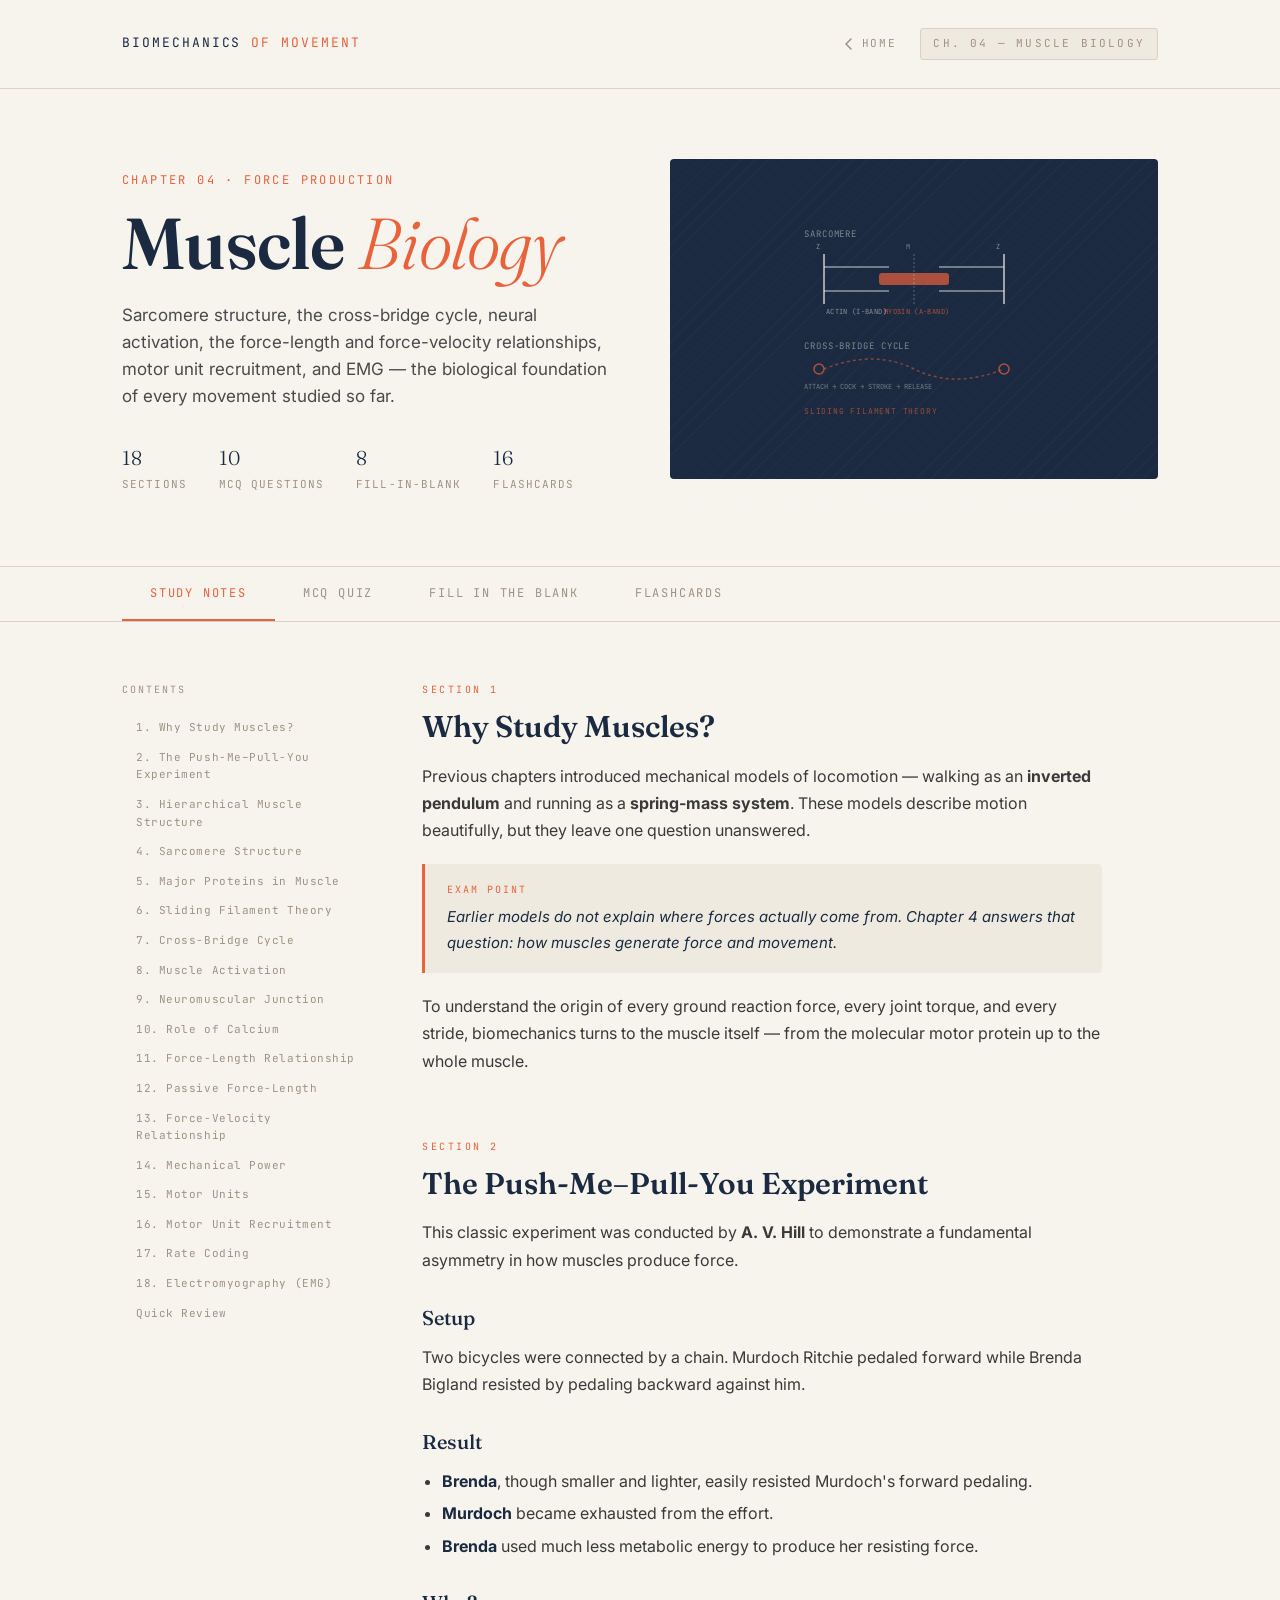
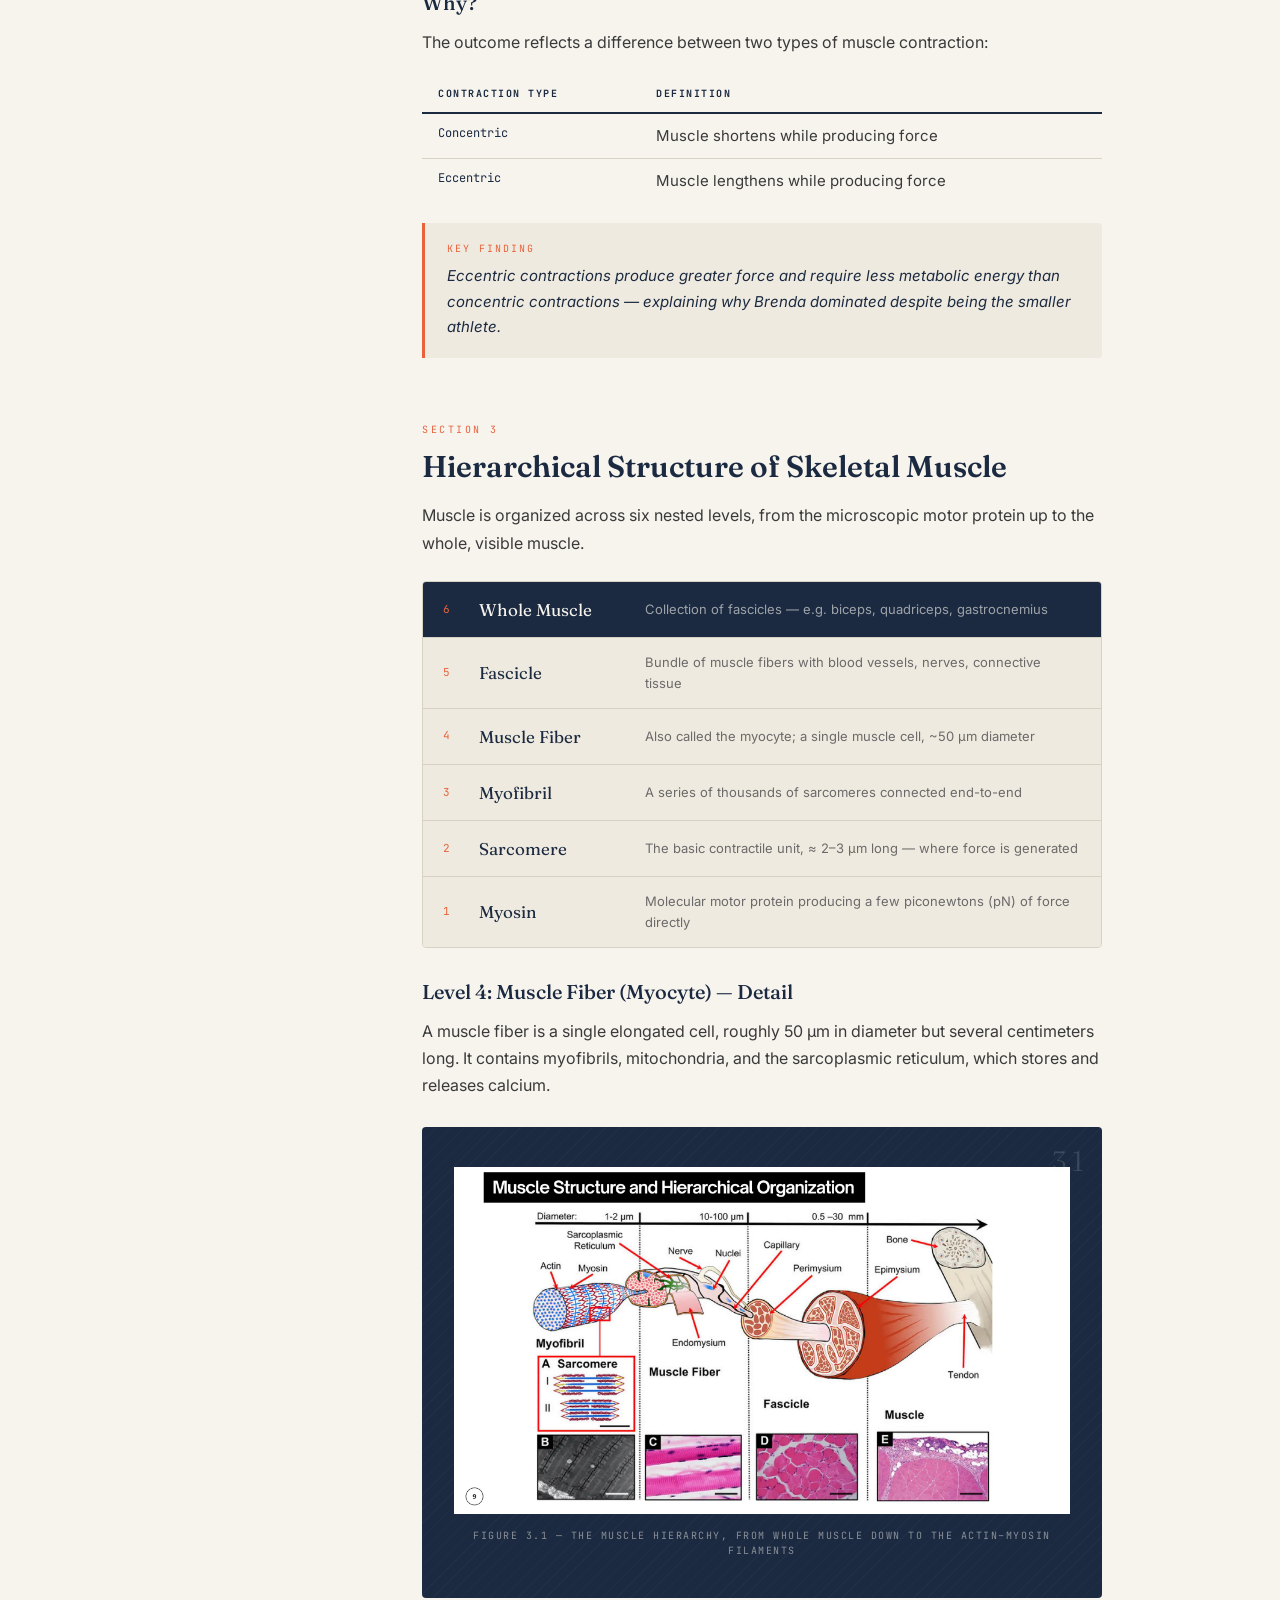
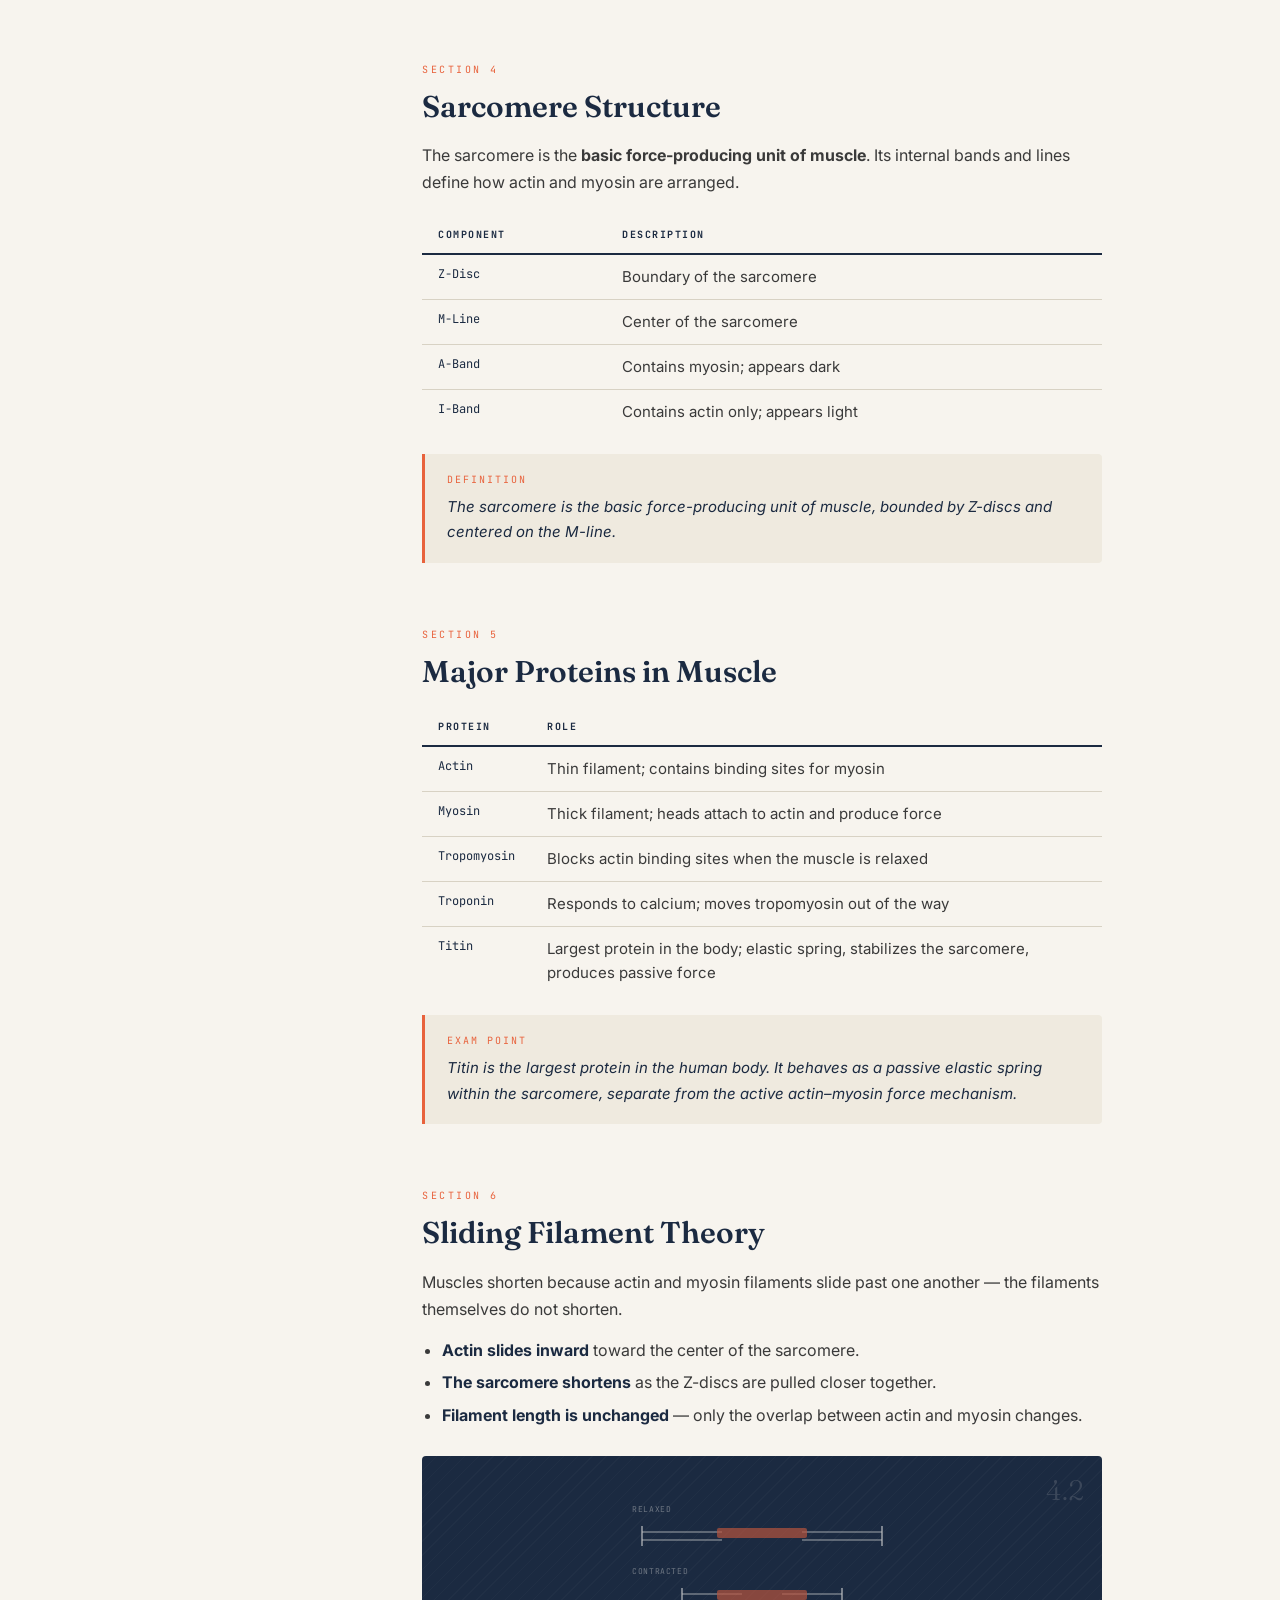
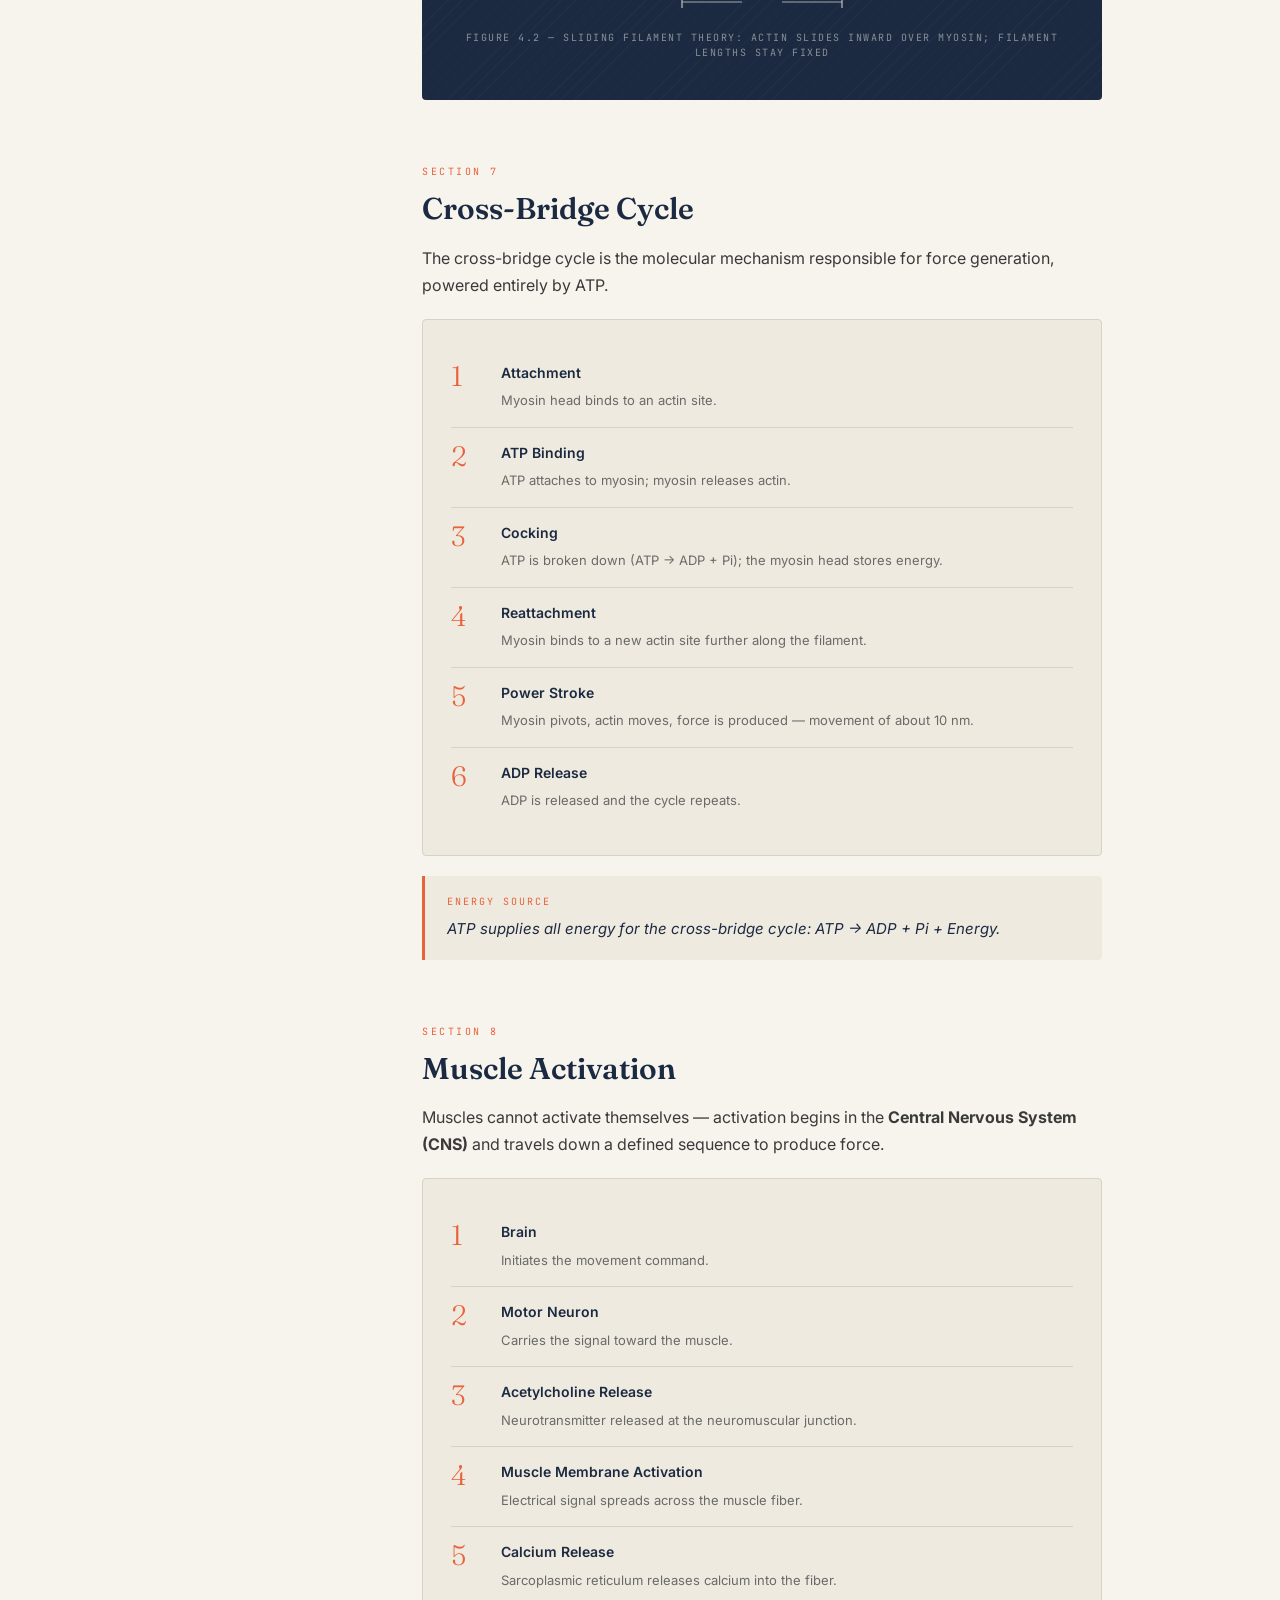
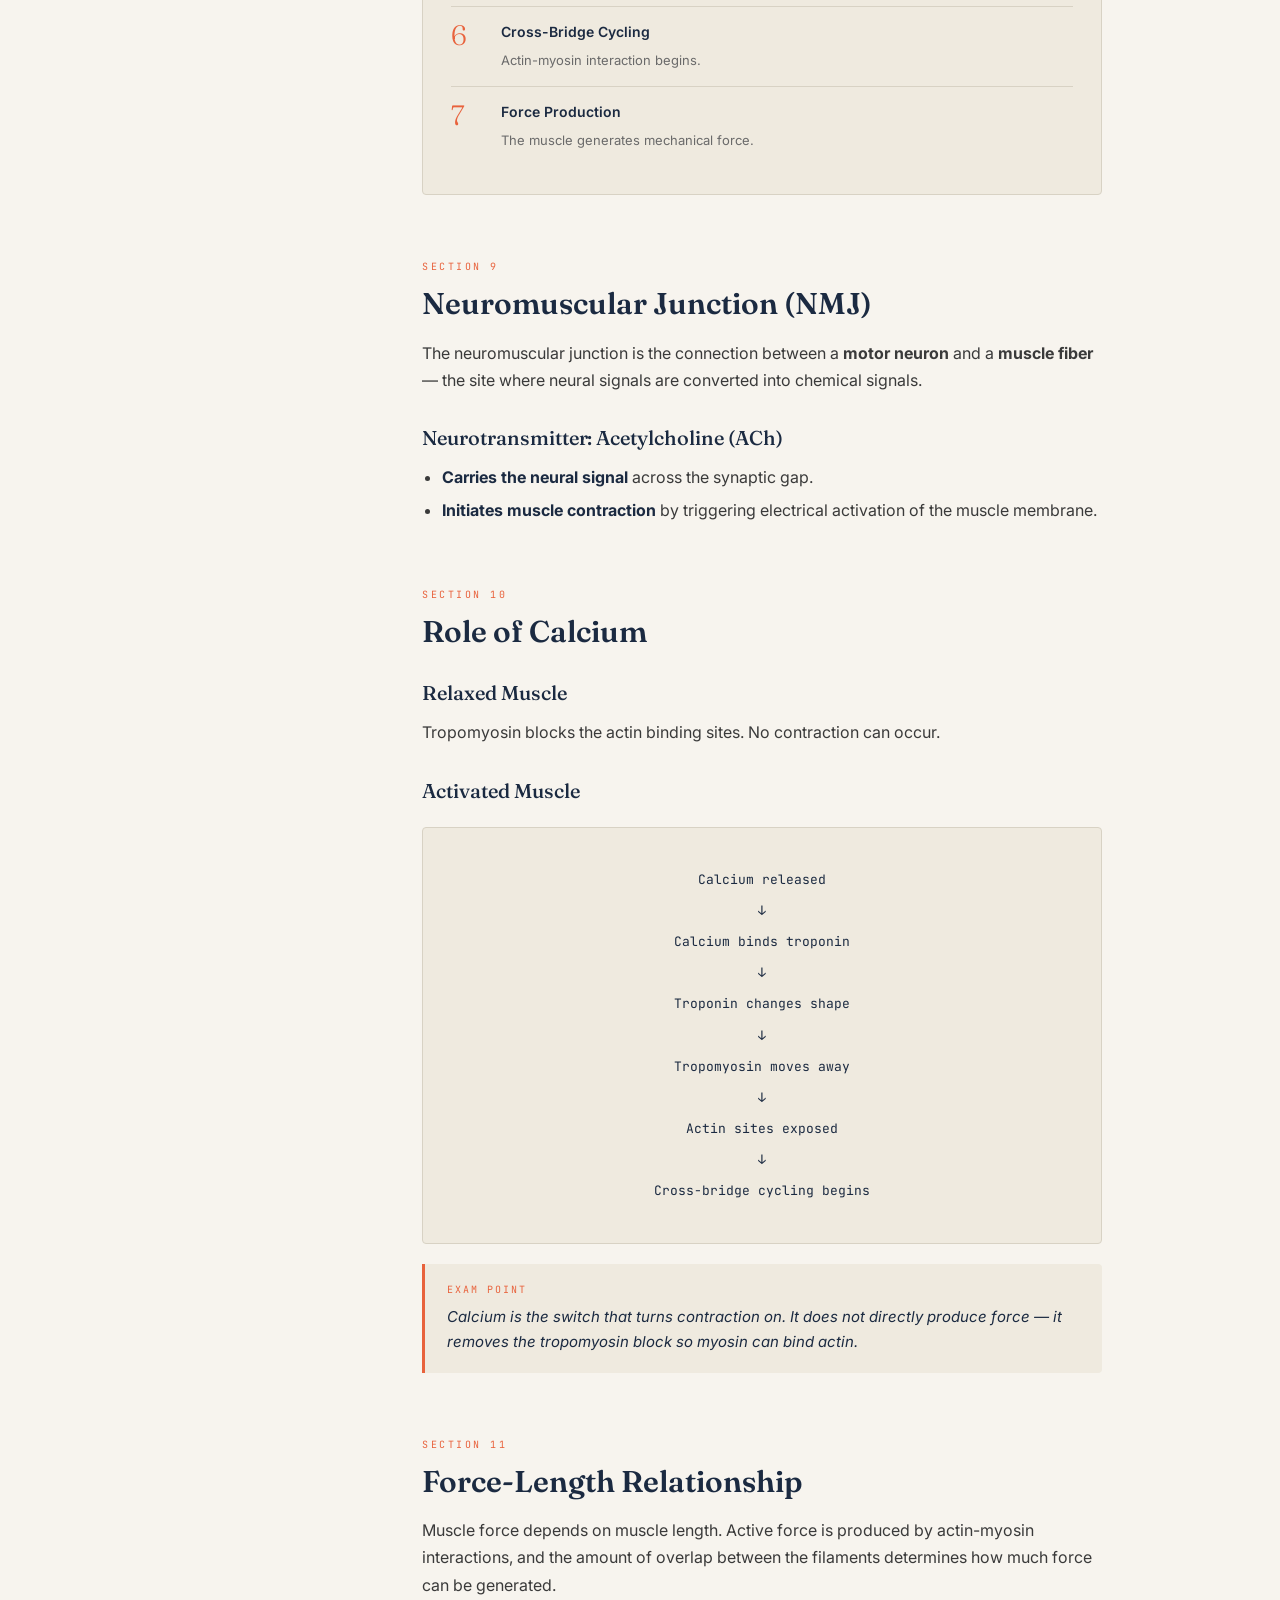
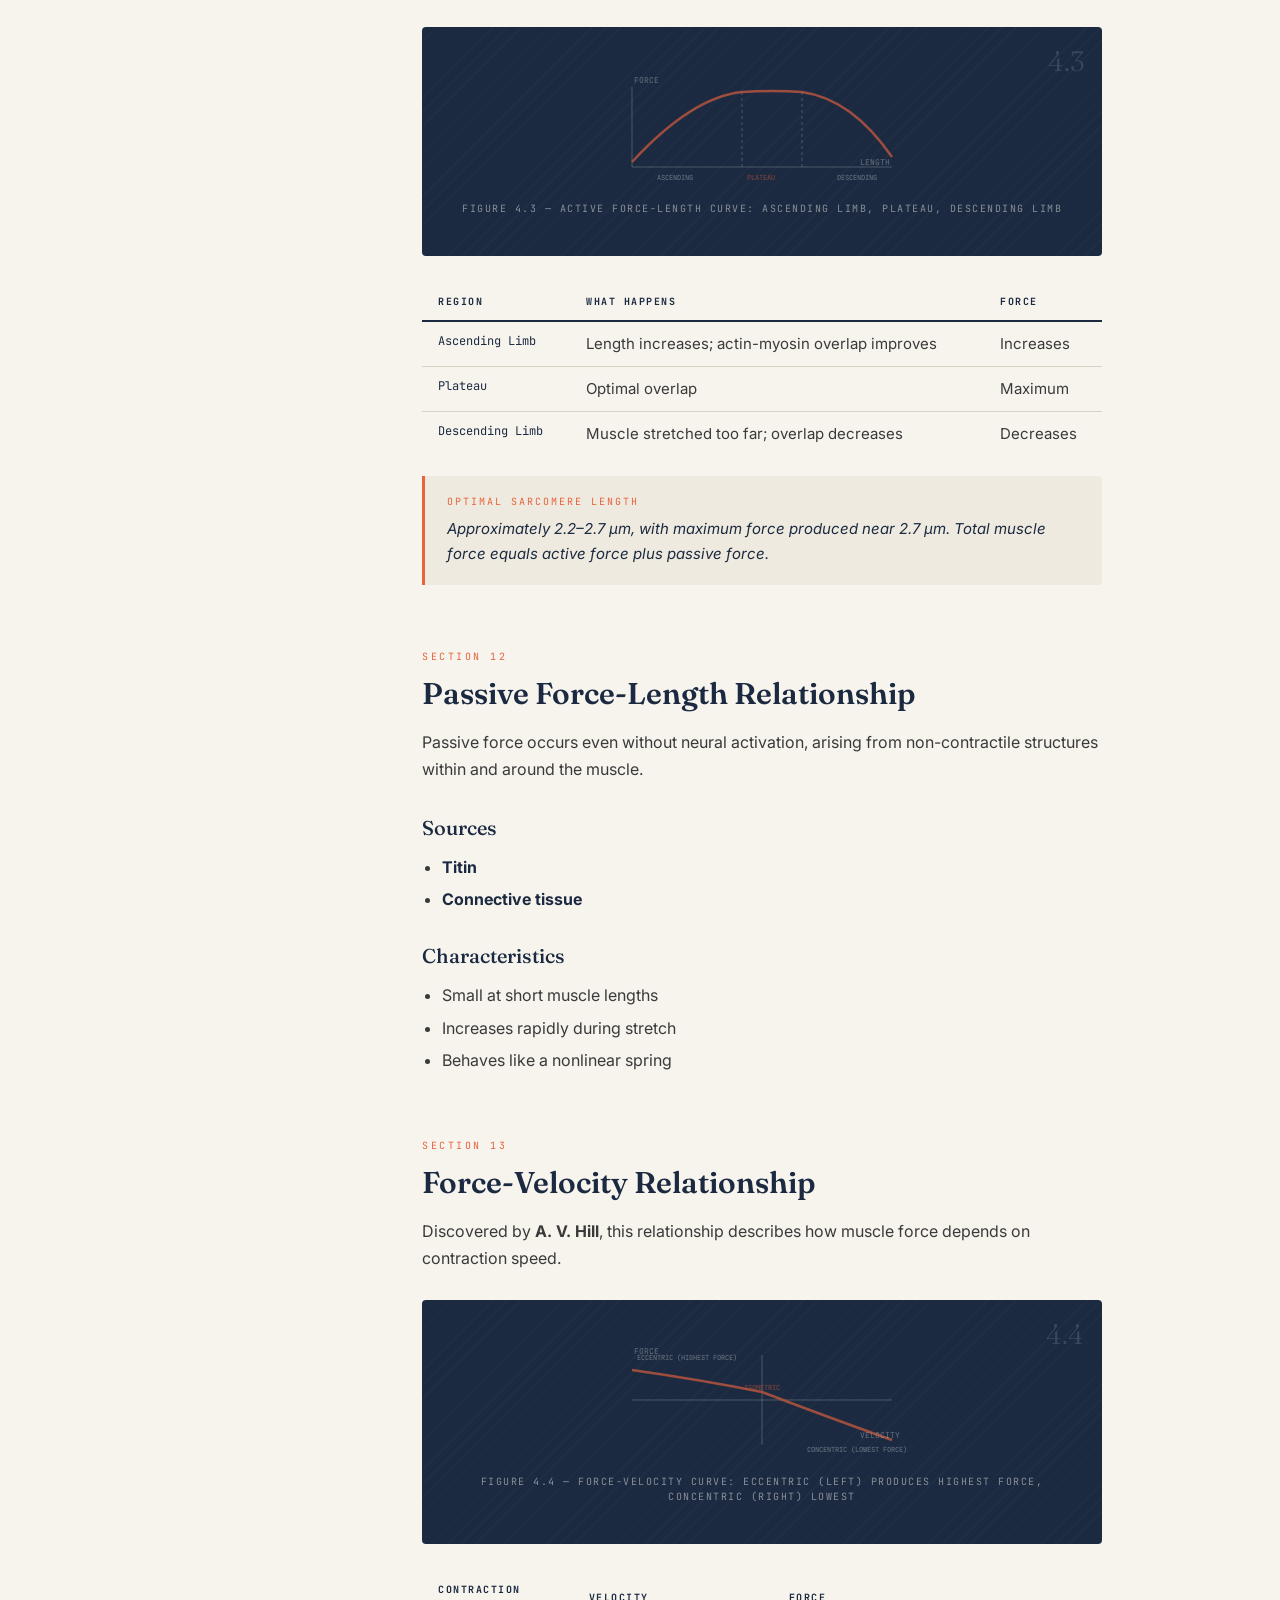
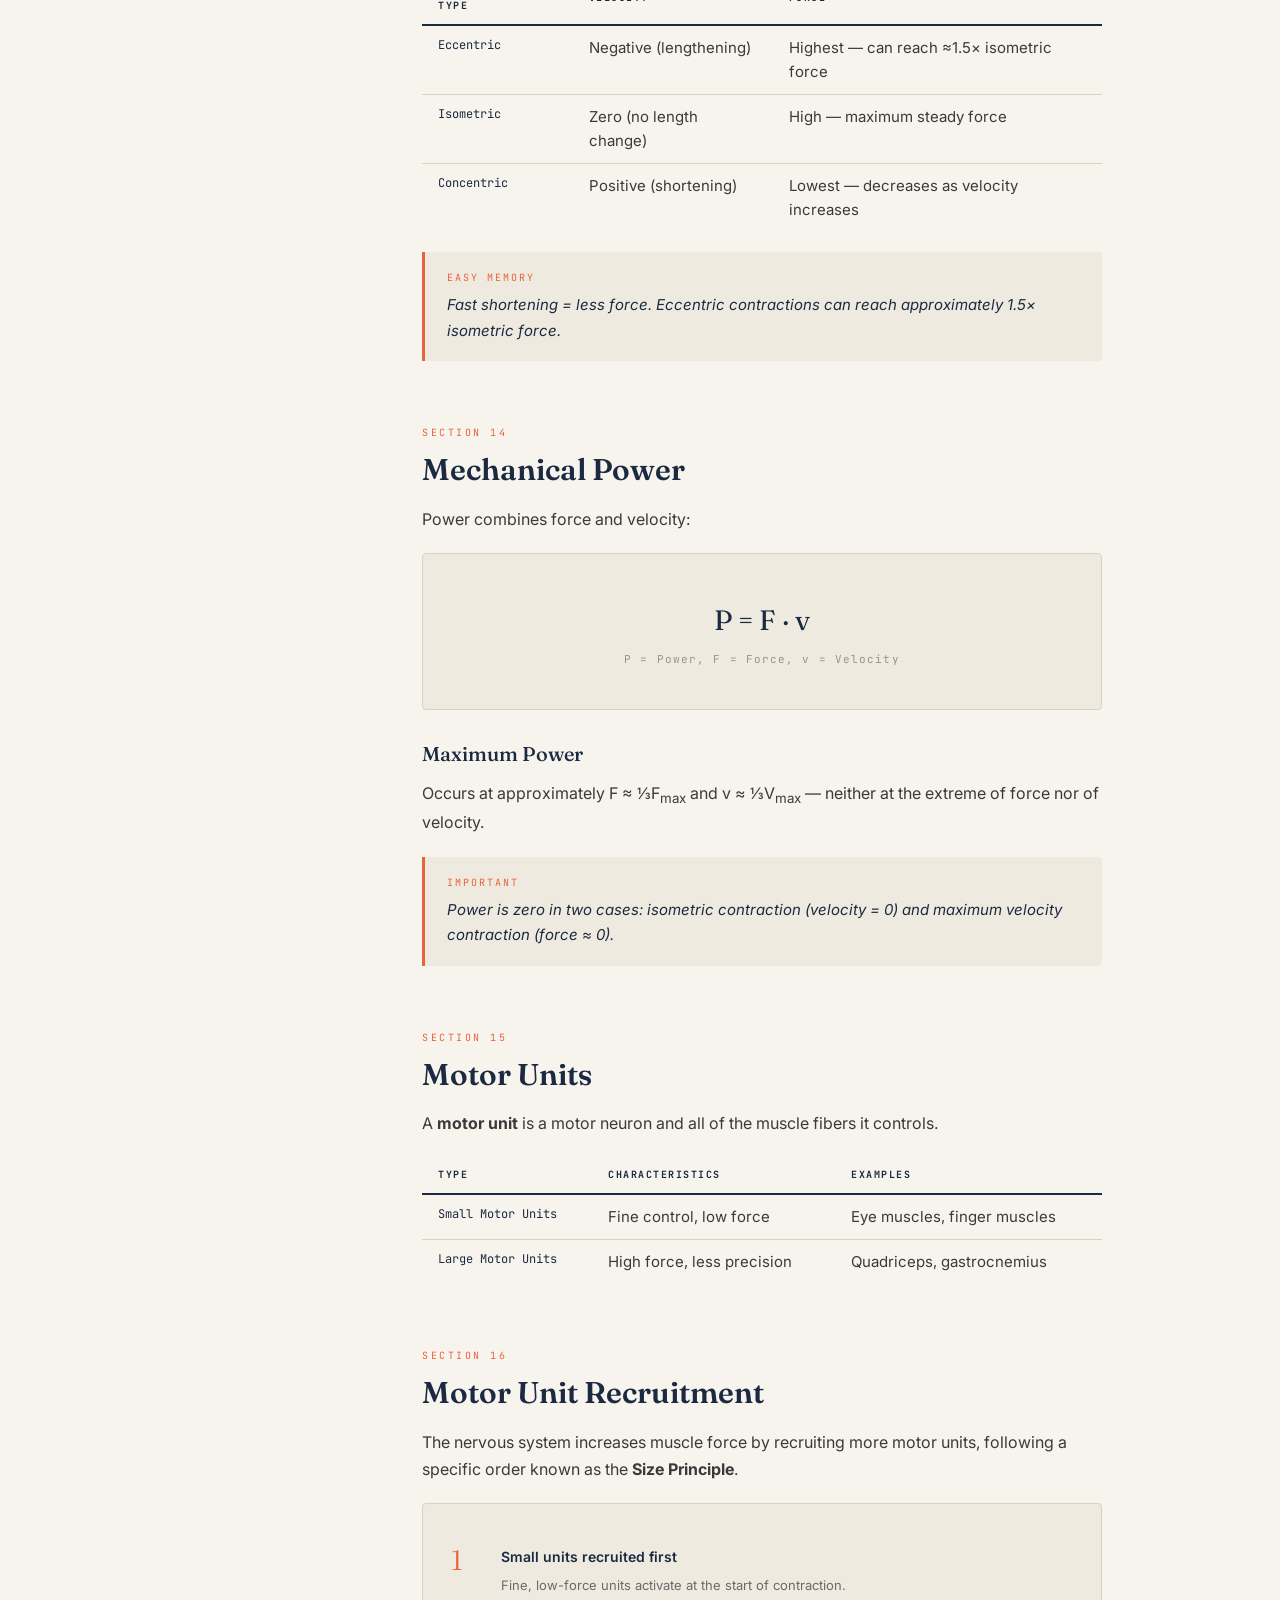
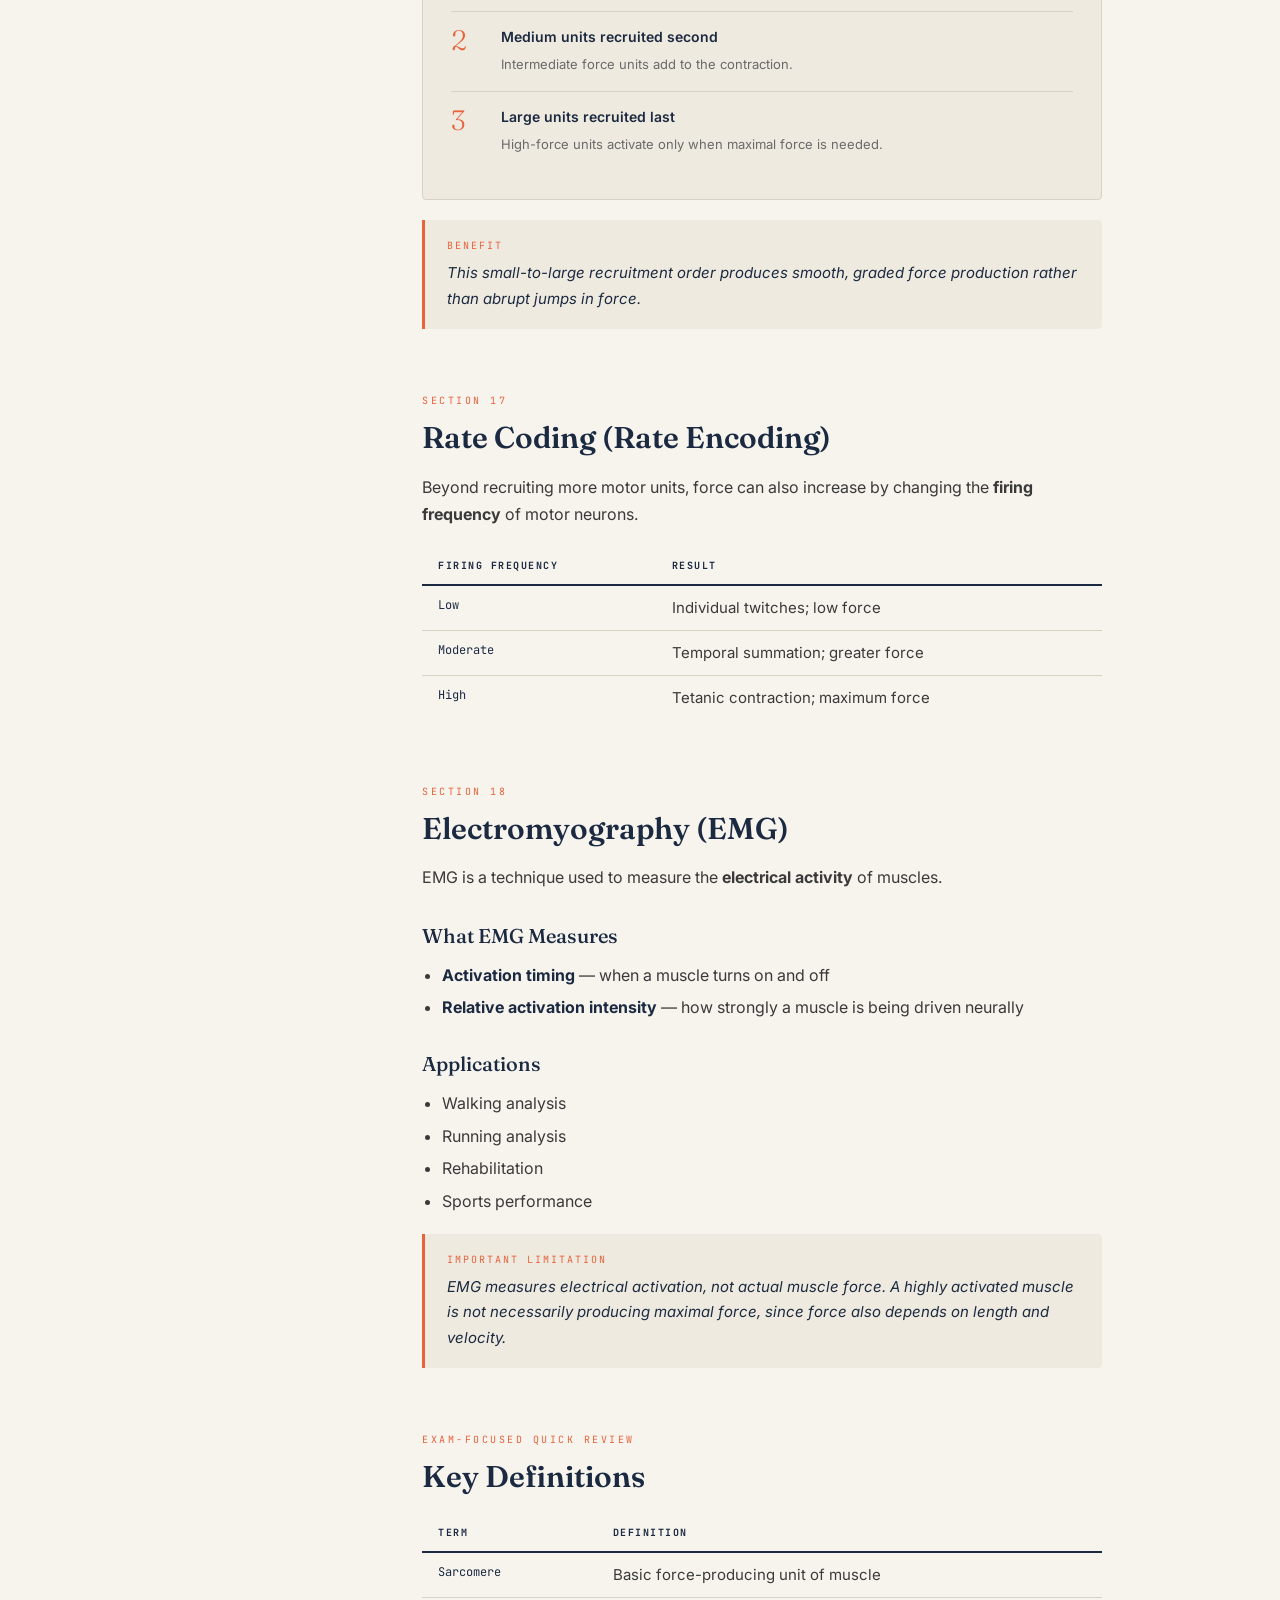
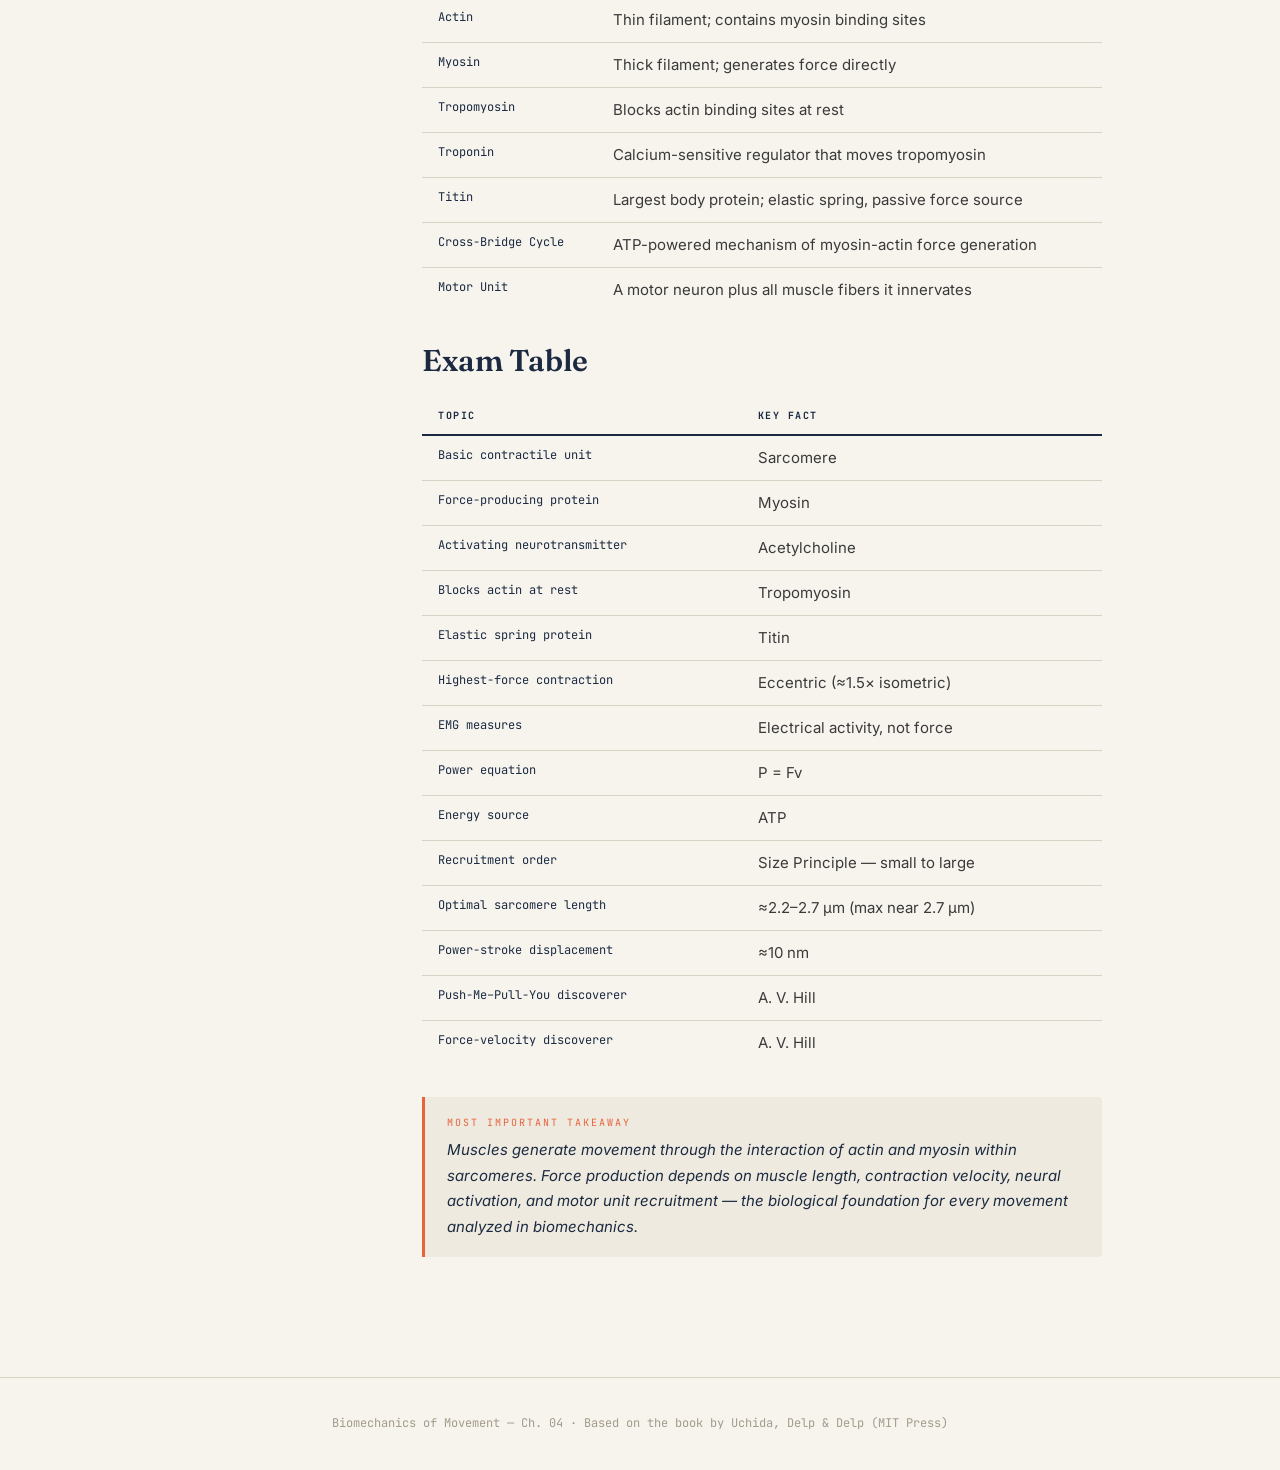
==== commit cd948ba5: "." ====
--- a/Chp4.html
+++ b/Chp4.html
@@ -547,21 +547,7 @@
 
             <div class="fig-placeholder">
               <div class="fig-inner">
-                <svg width="280" height="160" viewBox="0 0 280 160">
-                  <text x="10" y="16" font-family="JetBrains Mono, monospace" font-size="8" fill="#F7F4EE" opacity="0.5" letter-spacing="0.08em">WHOLE MUSCLE → ACTIN + MYOSIN</text>
-                  <rect x="20" y="28" width="240" height="14" rx="2" fill="#F7F4EE" opacity="0.15"/>
-                  <text x="26" y="38" font-family="JetBrains Mono, monospace" font-size="7" fill="#F7F4EE" opacity="0.7">WHOLE MUSCLE</text>
-                  <rect x="35" y="50" width="210" height="14" rx="2" fill="#F7F4EE" opacity="0.22"/>
-                  <text x="41" y="60" font-family="JetBrains Mono, monospace" font-size="7" fill="#F7F4EE" opacity="0.75">FASCICLE</text>
-                  <rect x="50" y="72" width="180" height="14" rx="2" fill="#F7F4EE" opacity="0.3"/>
-                  <text x="56" y="82" font-family="JetBrains Mono, monospace" font-size="7" fill="#F7F4EE" opacity="0.8">MUSCLE FIBER</text>
-                  <rect x="65" y="94" width="150" height="14" rx="2" fill="#E8623C" opacity="0.4"/>
-                  <text x="71" y="104" font-family="JetBrains Mono, monospace" font-size="7" fill="#F7F4EE" opacity="0.85">MYOFIBRIL</text>
-                  <rect x="80" y="116" width="120" height="14" rx="2" fill="#E8623C" opacity="0.6"/>
-                  <text x="86" y="126" font-family="JetBrains Mono, monospace" font-size="7" fill="#F7F4EE" opacity="0.9">SARCOMERE</text>
-                  <rect x="95" y="138" width="90" height="14" rx="2" fill="#E8623C" opacity="0.85"/>
-                  <text x="101" y="148" font-family="JetBrains Mono, monospace" font-size="7" fill="#F7F4EE">ACTIN + MYOSIN</text>
-                </svg>
+                <img src="img/structure.png" width=100%>
                 <div class="fig-caption">Figure 3.1 — The muscle hierarchy, from whole muscle down to the actin–myosin filaments</div>
                 <div class="fig-number">3.1</div>
               </div>
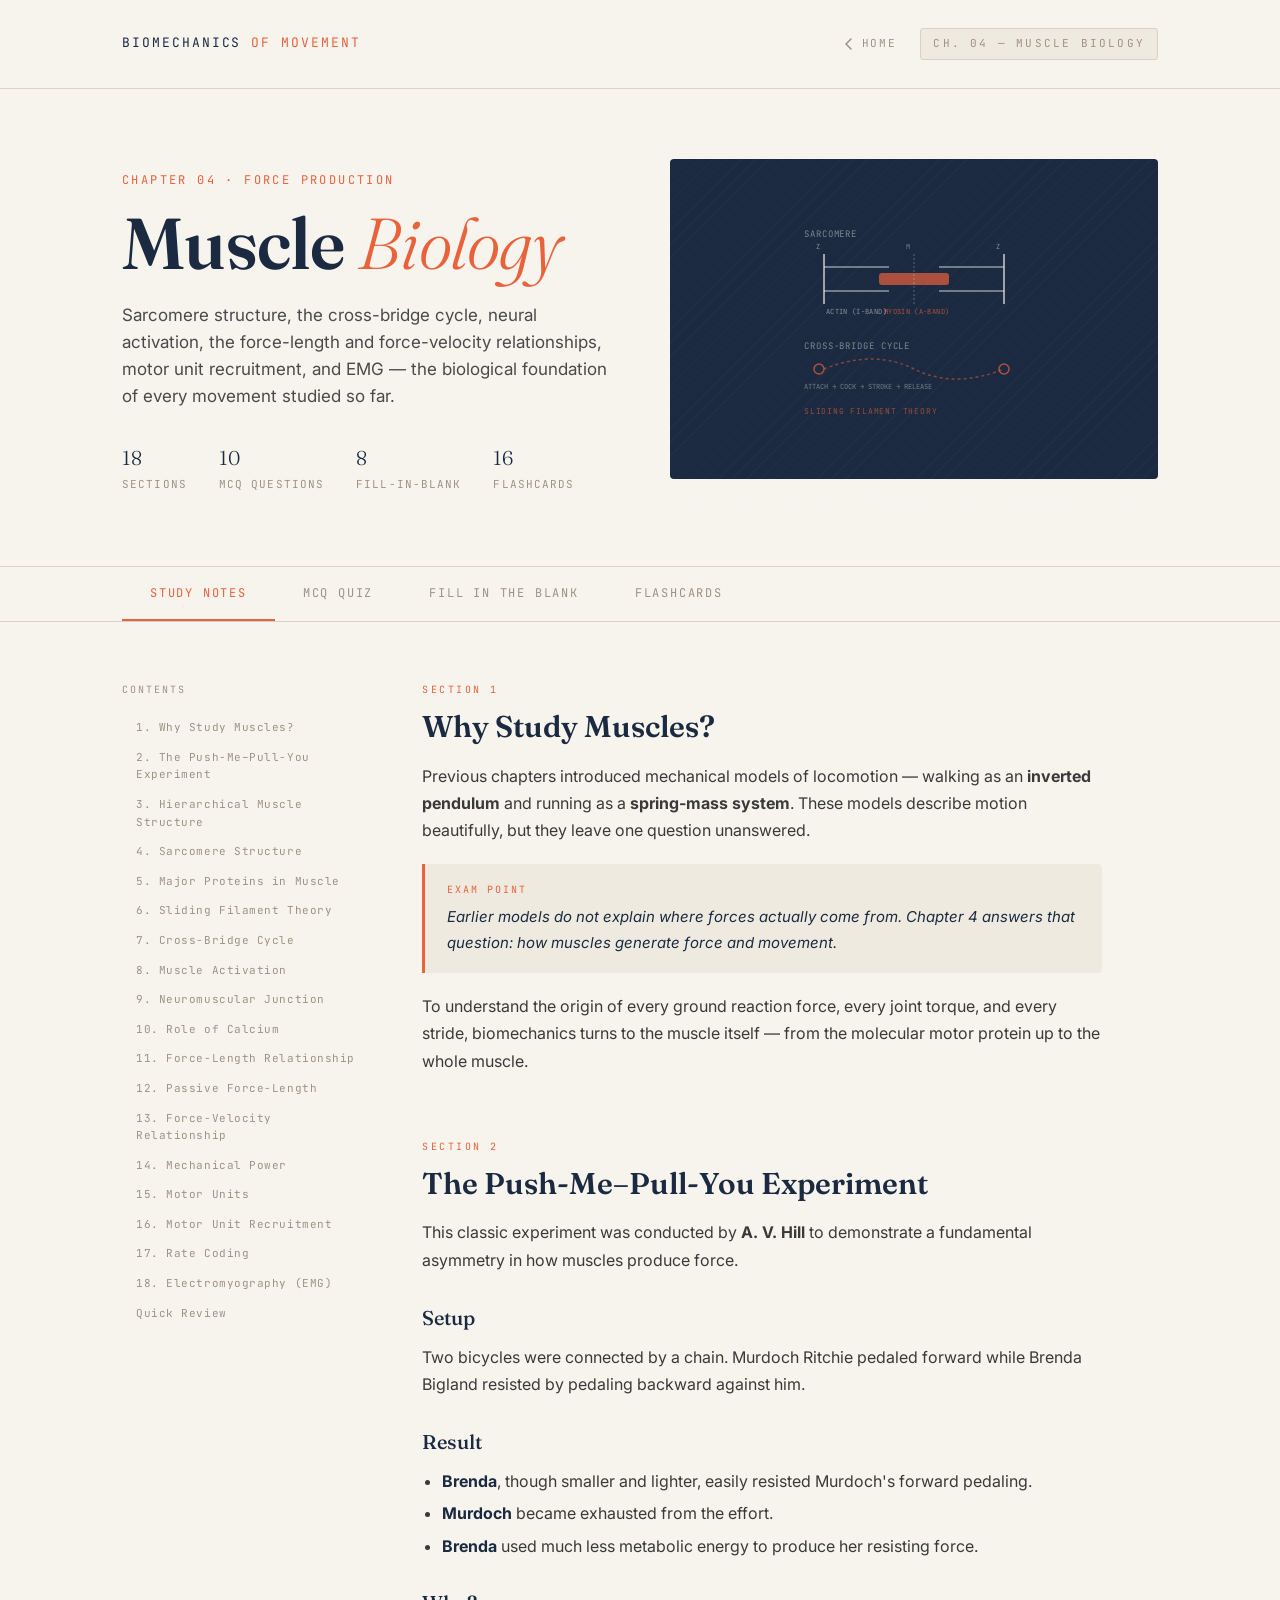
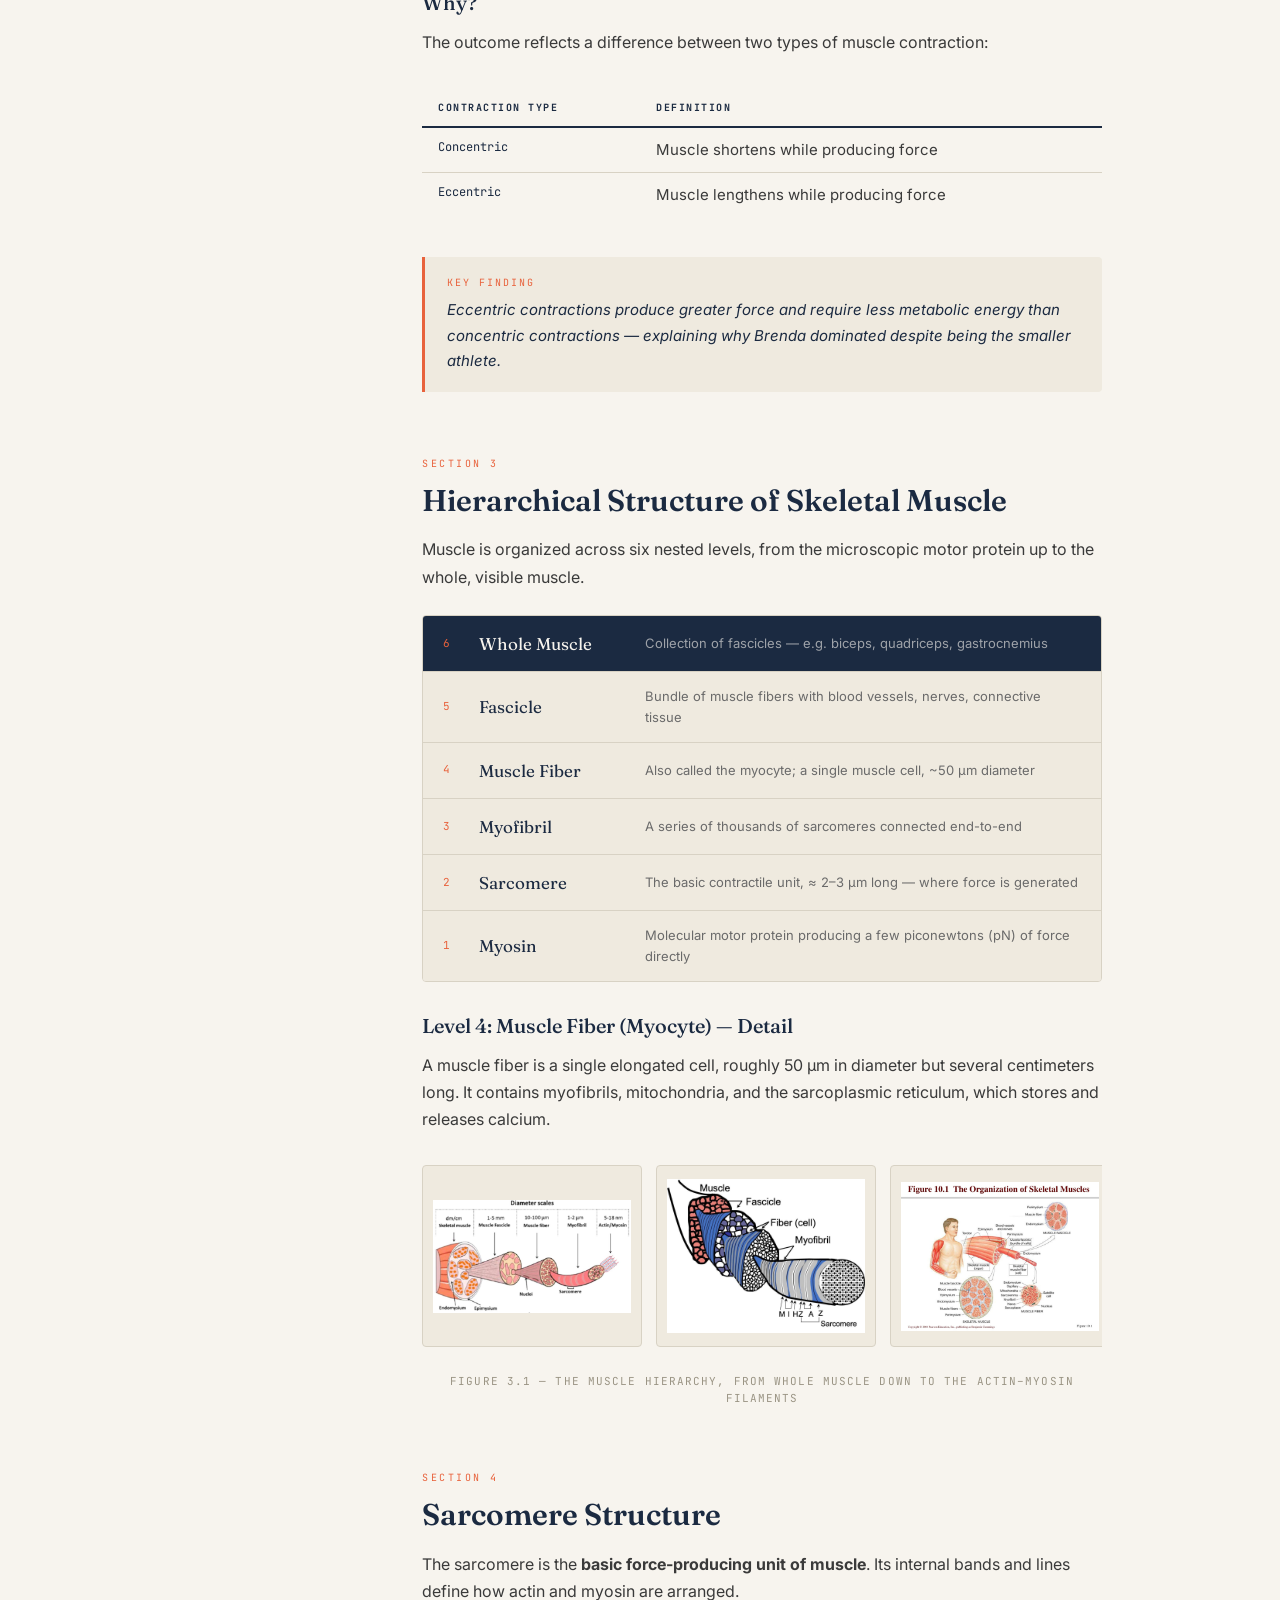
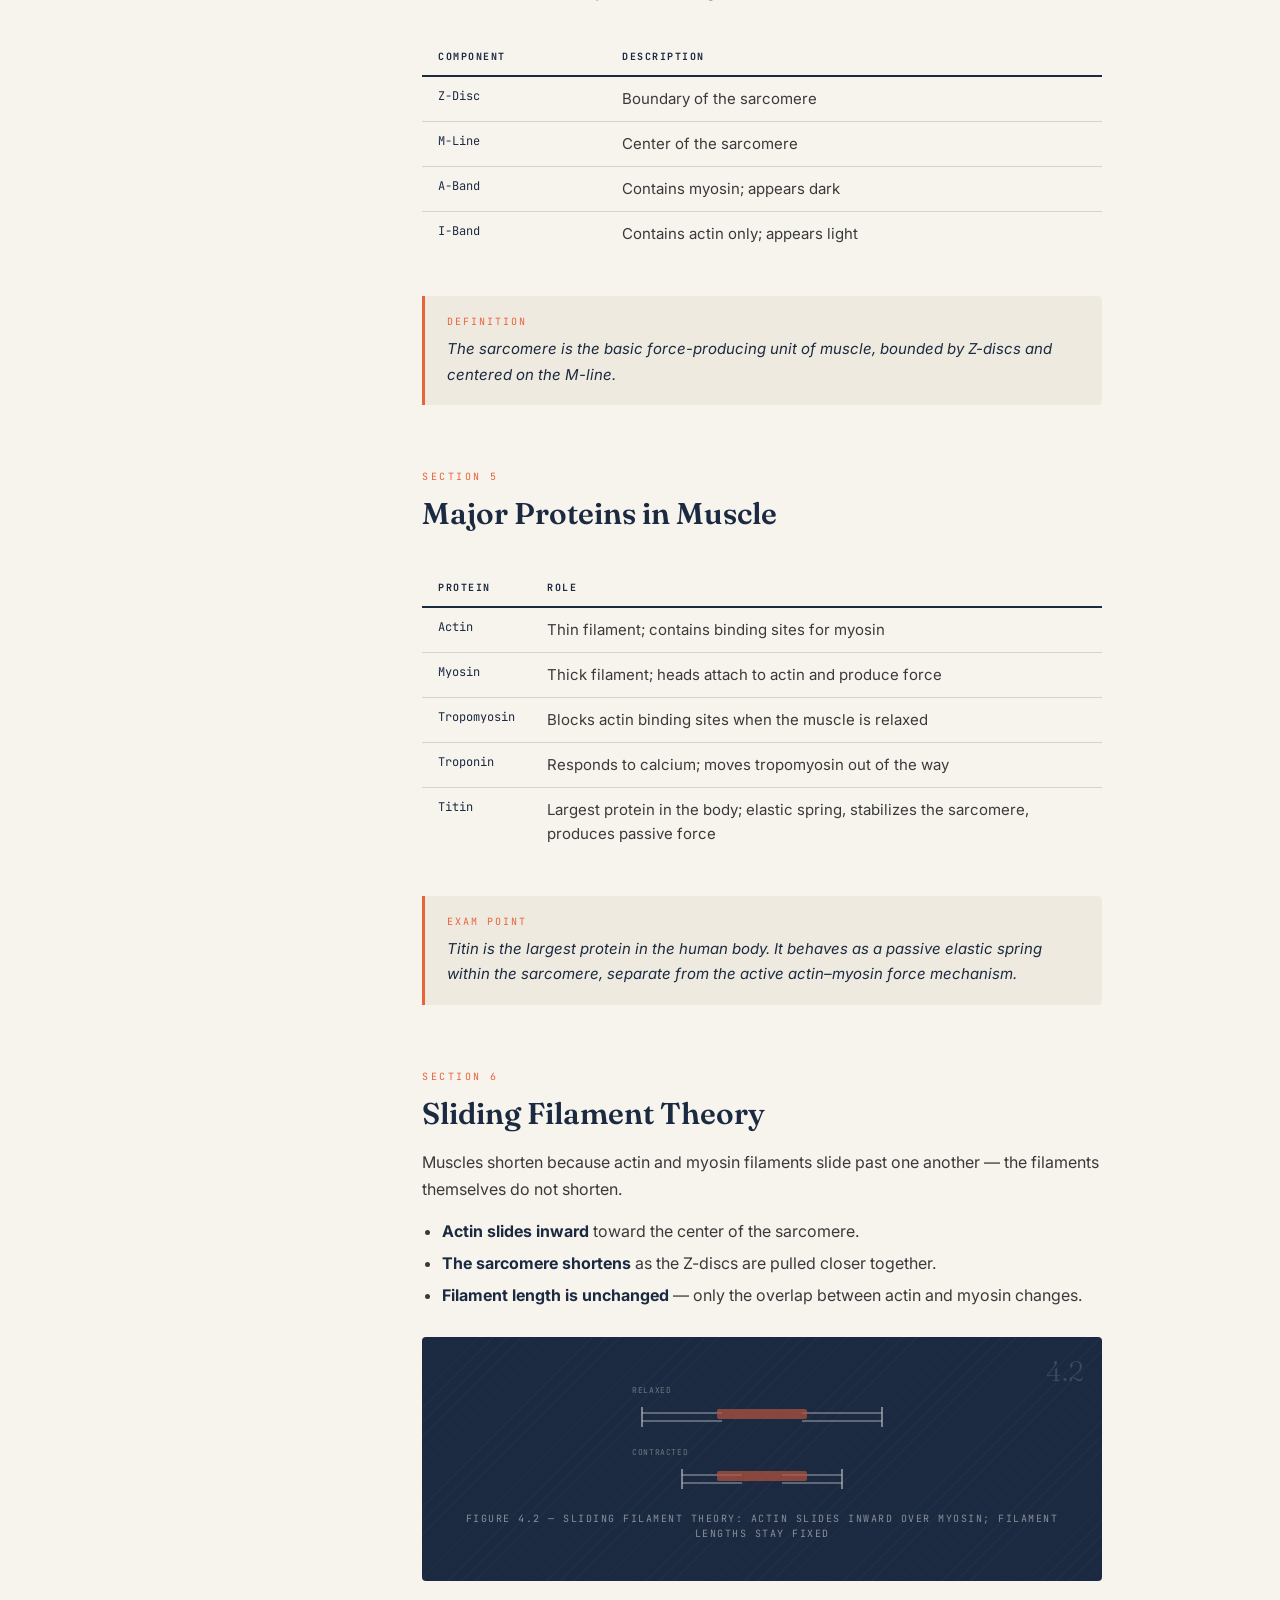
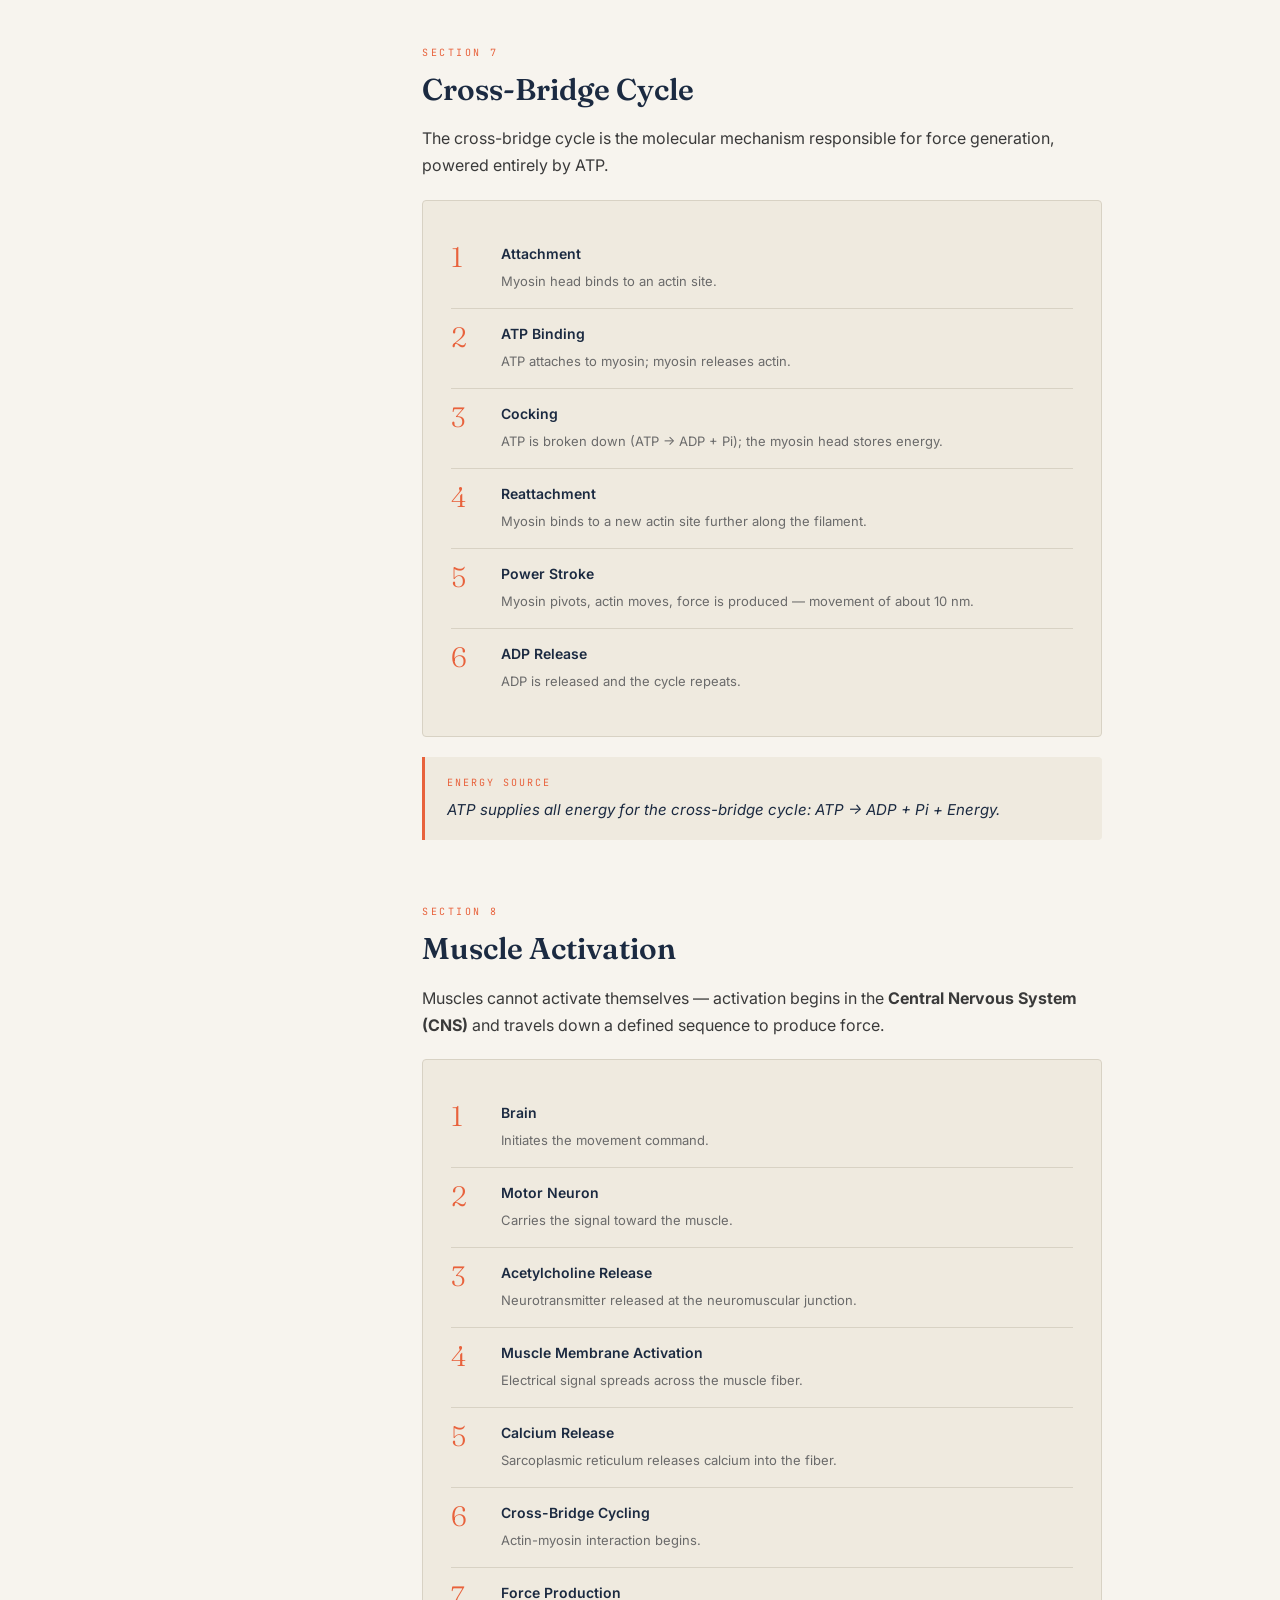
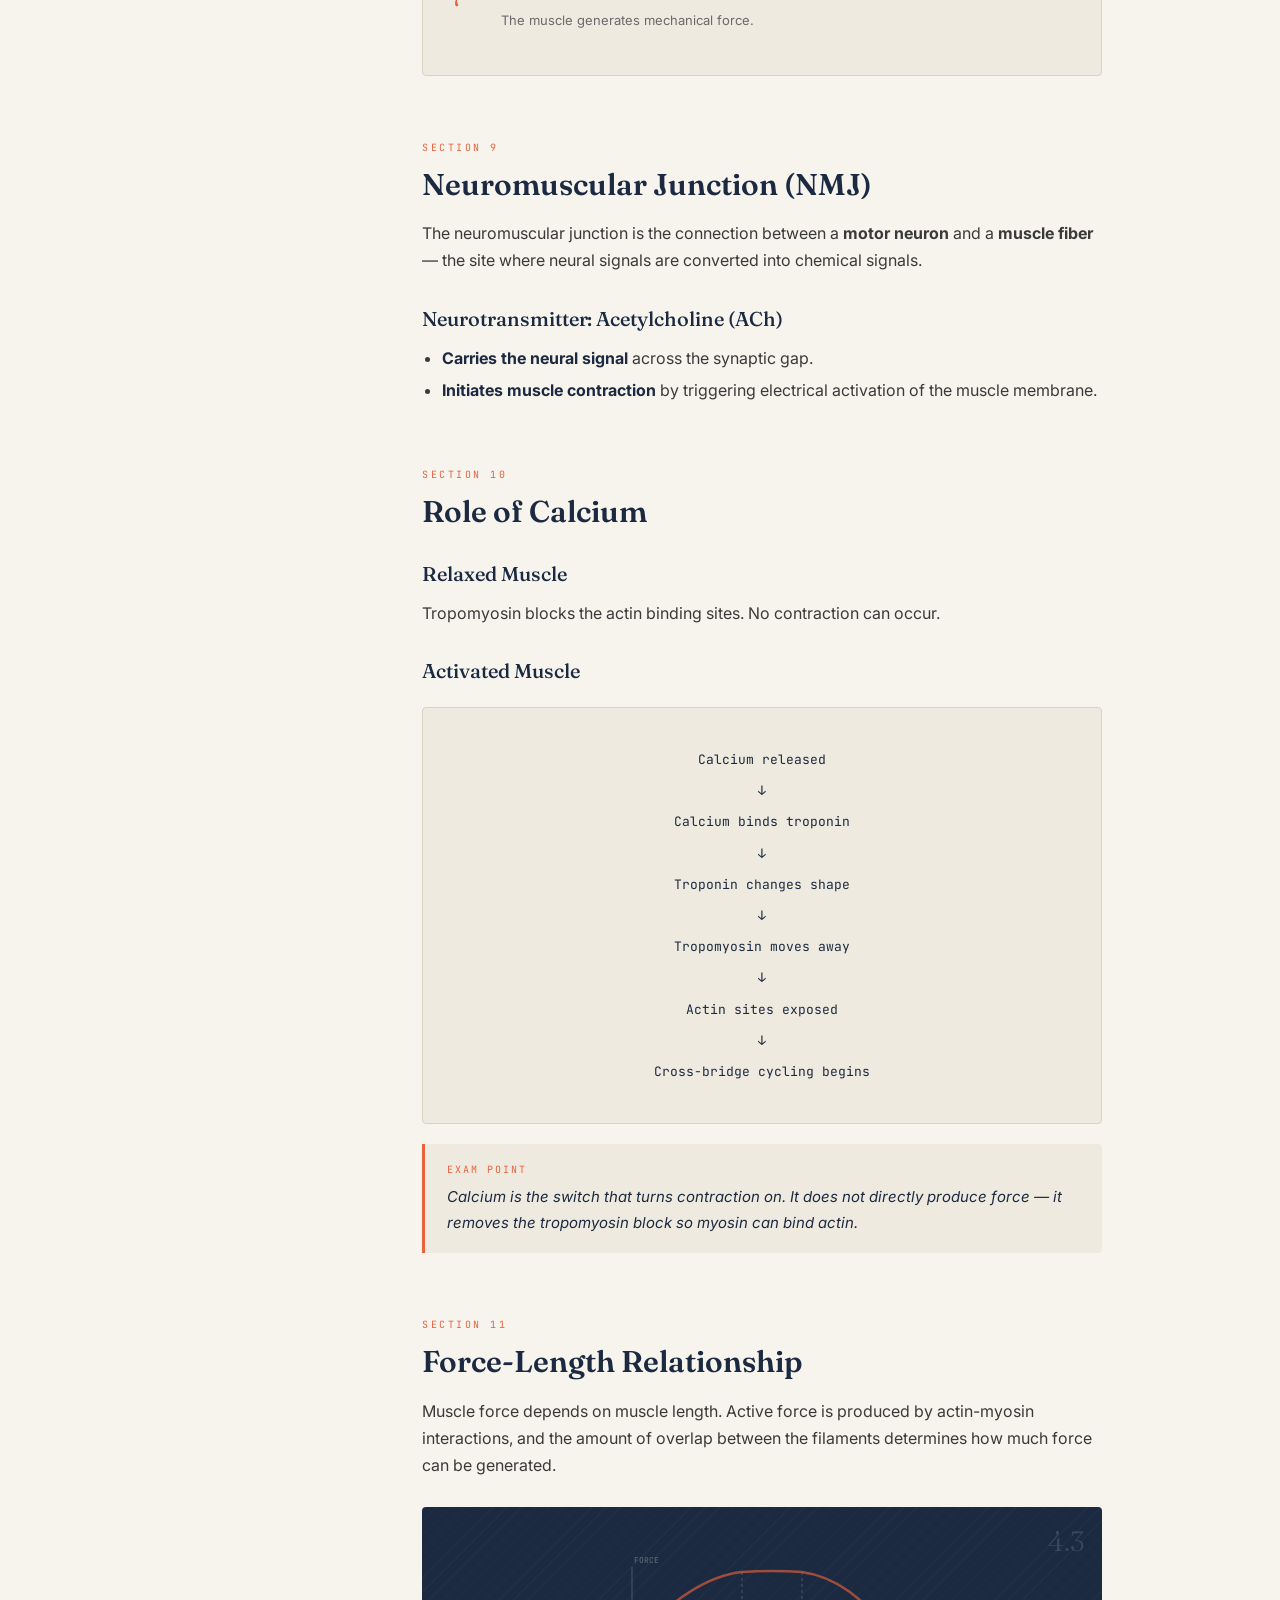
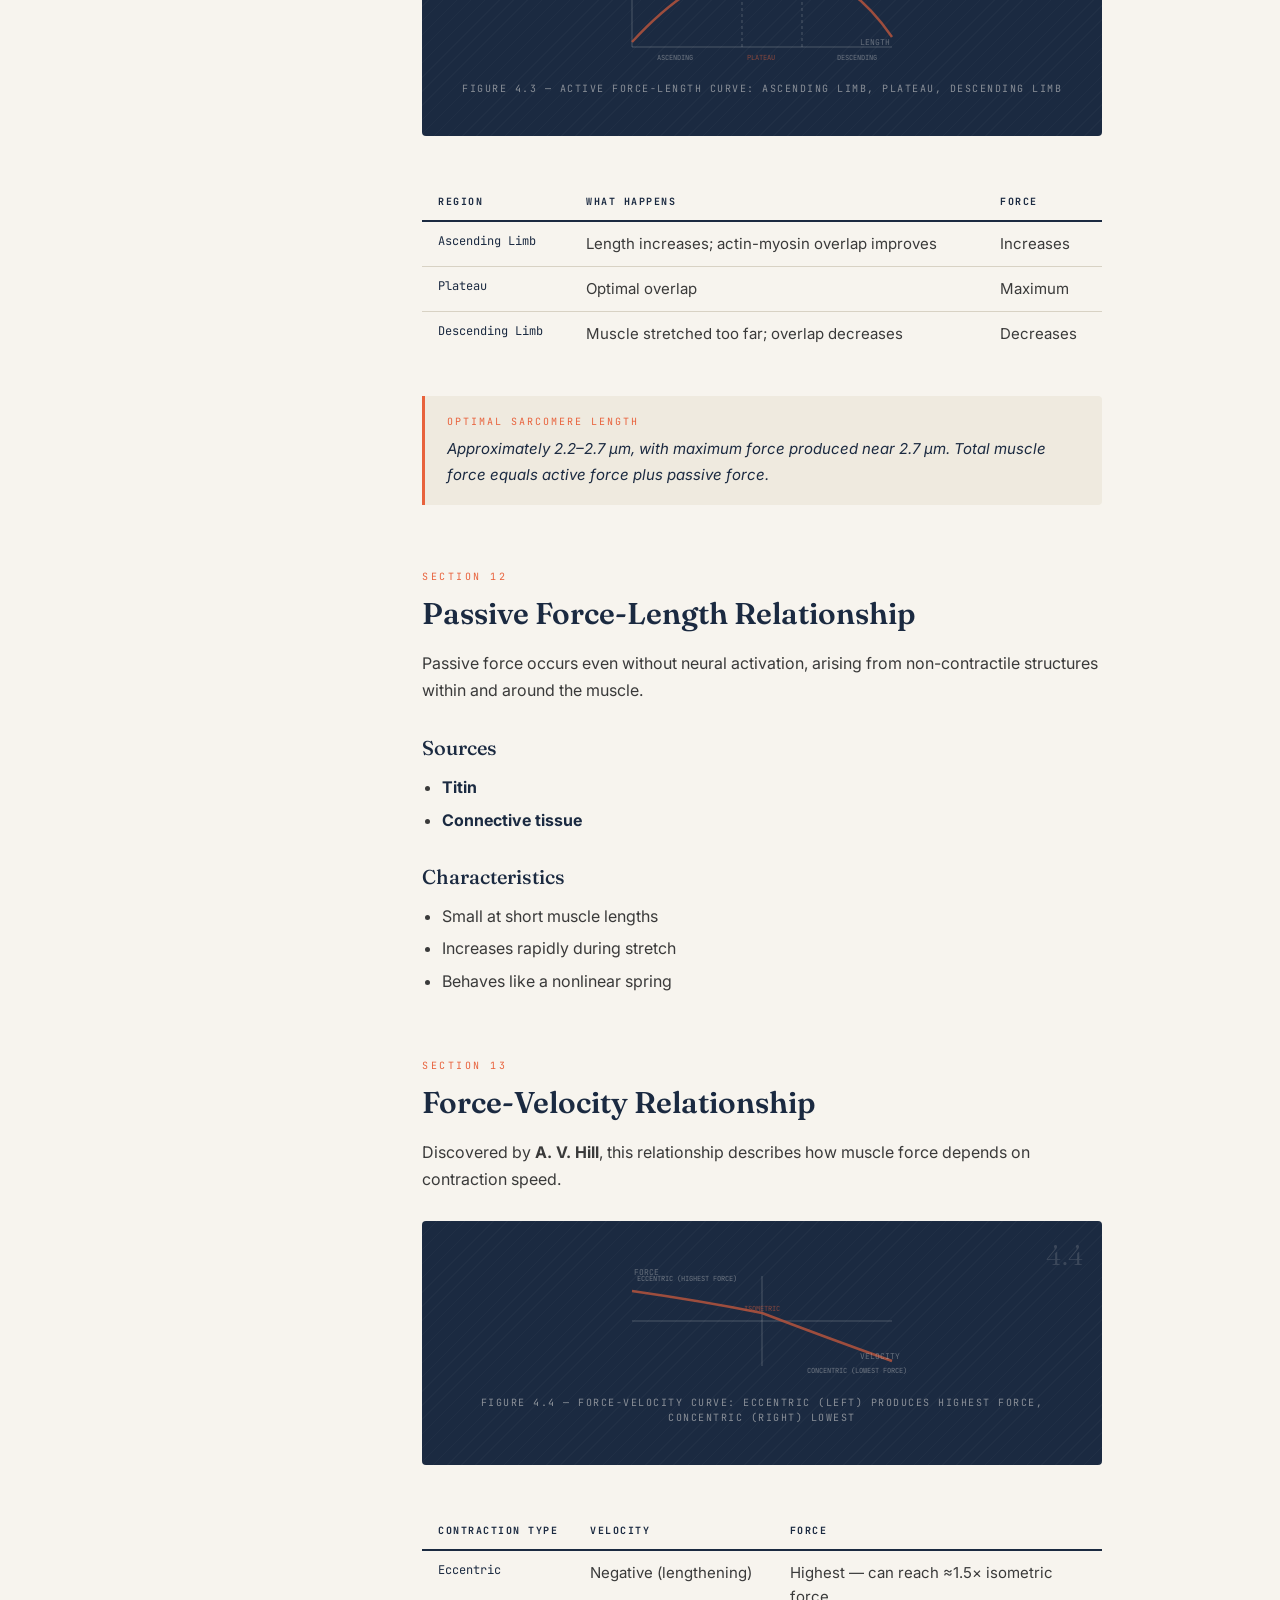
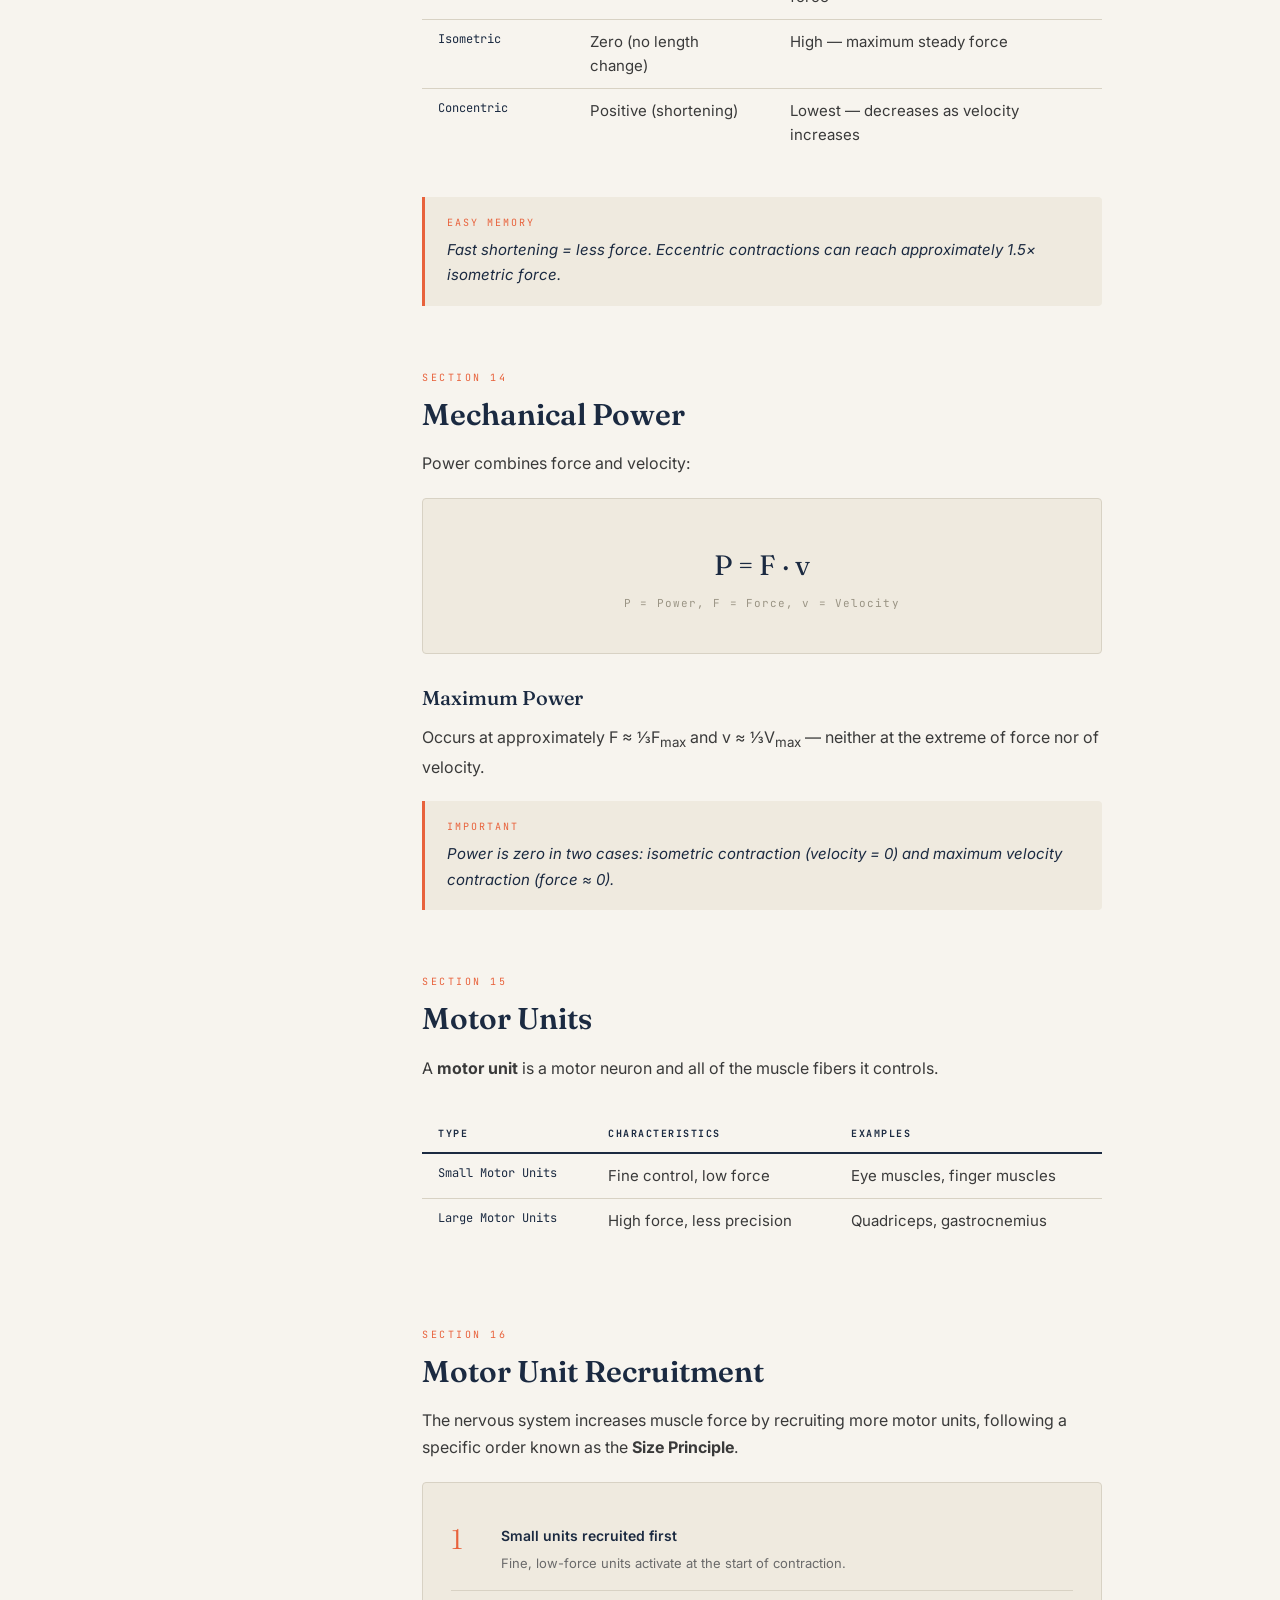
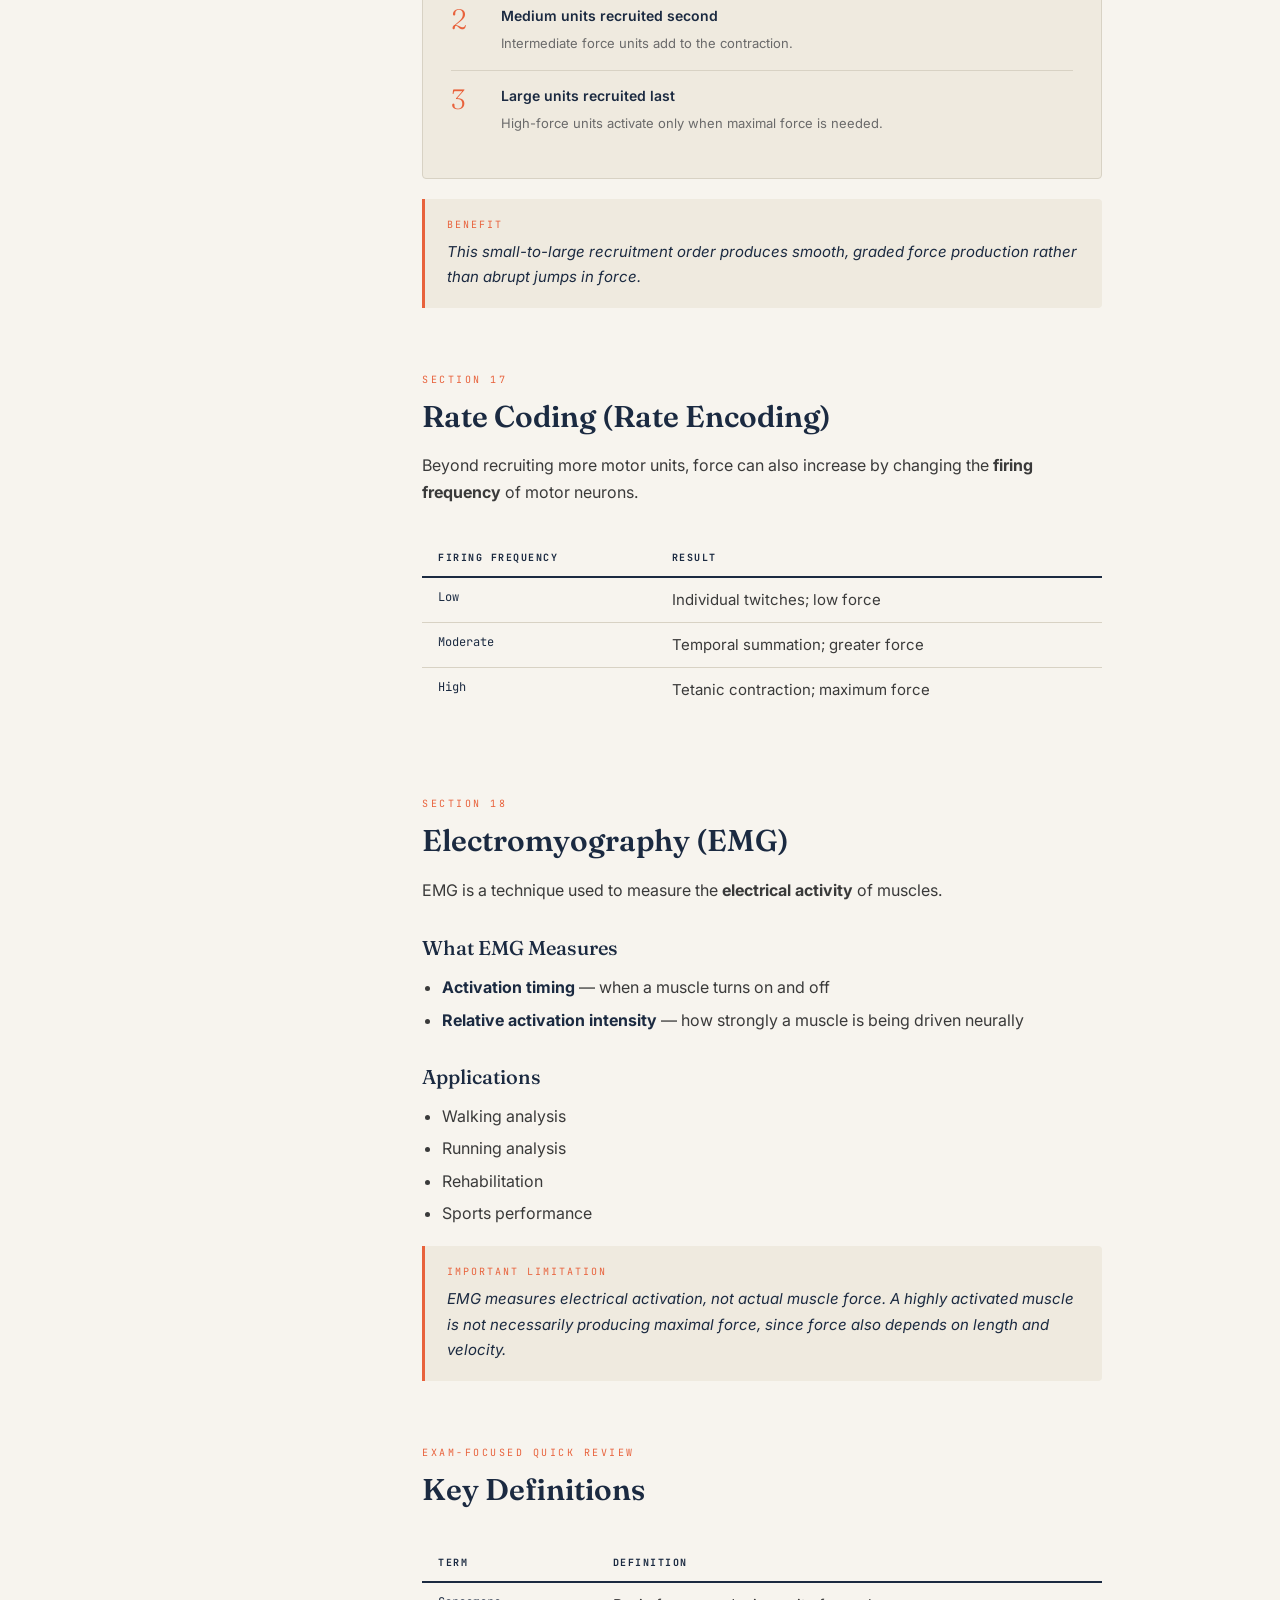
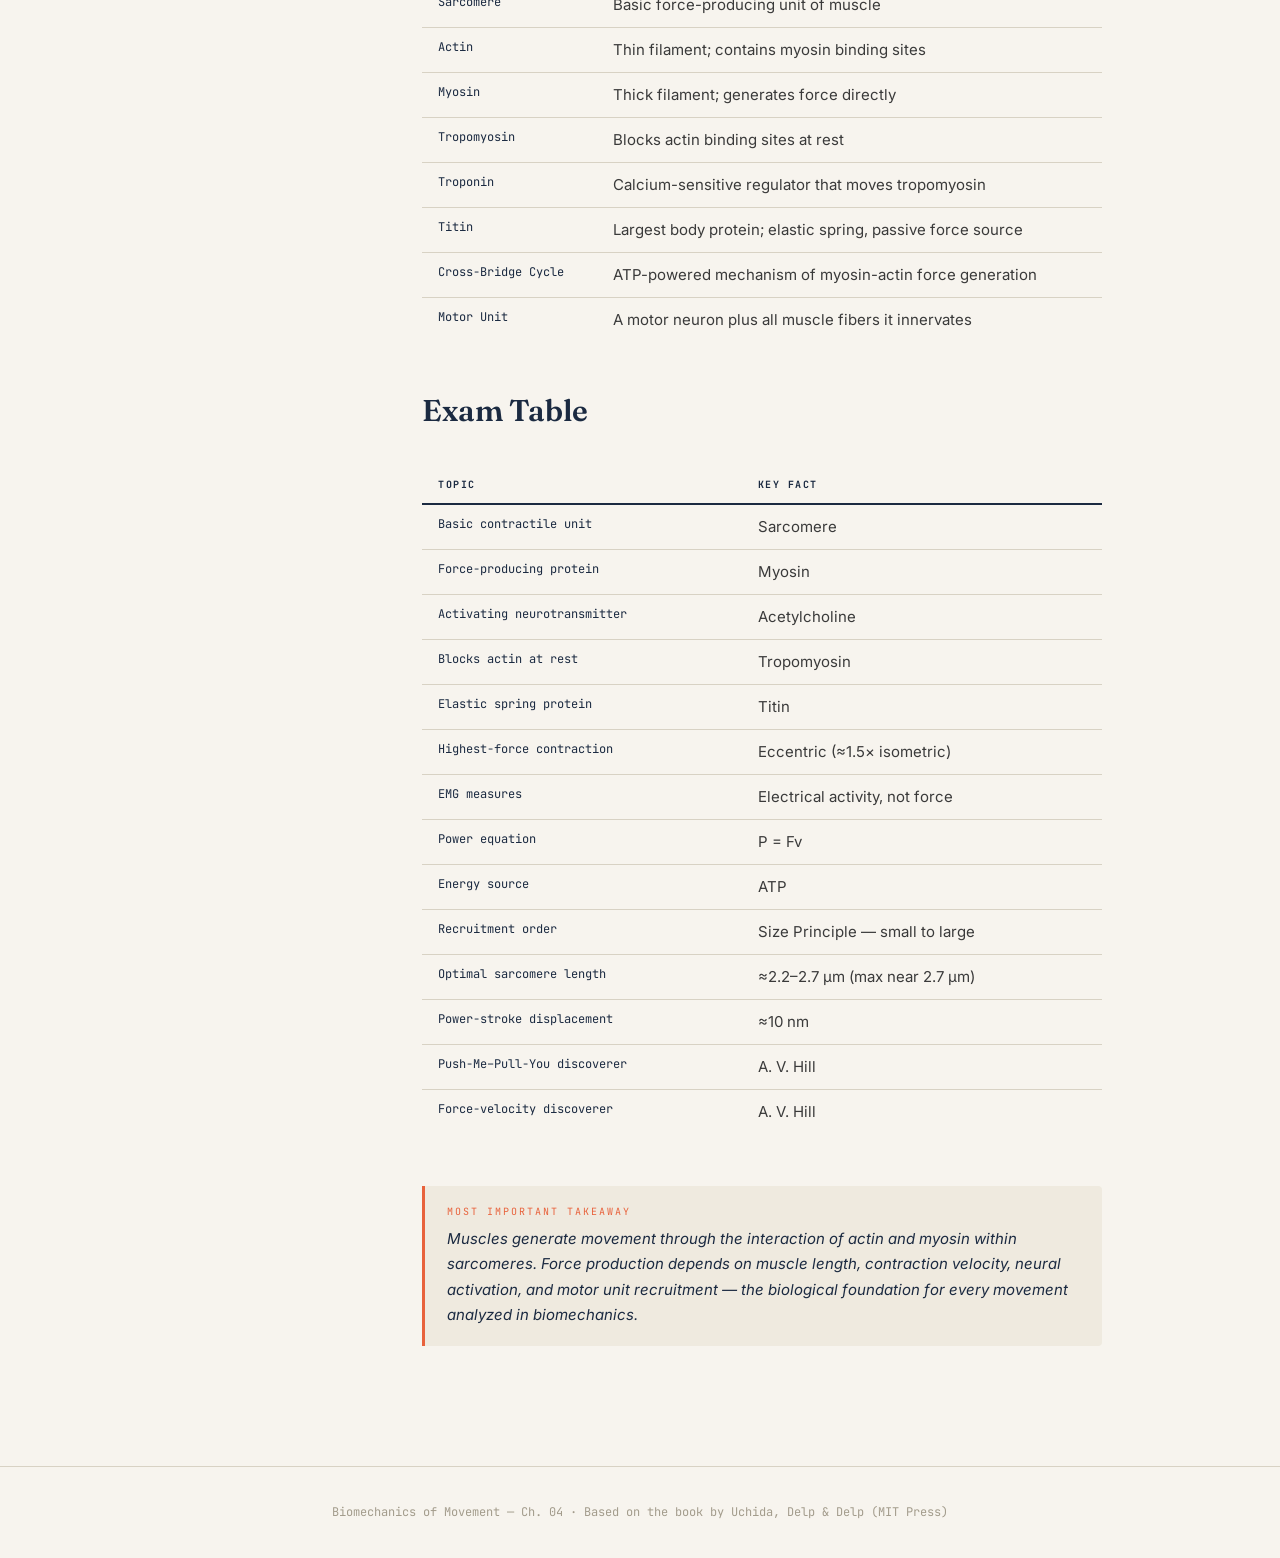
==== commit ac2c690e: "slider" ====
--- a/Chp4.html
+++ b/Chp4.html
@@ -1,1332 +1,2404 @@
-<!DOCTYPE html>
+<!doctype html>
 <html lang="en">
-
-<head>
-  <meta charset="UTF-8">
-  <meta name="viewport" content="width=device-width, initial-scale=1.0">
-  <title>Ch. 04 — Muscle Biology | Biomechanics of Movement</title>
-  <link rel="preconnect" href="https://fonts.googleapis.com">
-  <link
-    href="https://fonts.googleapis.com/css2?family=Fraunces:opsz,wght@9..144,300;9..144,500;9..144,600&family=Inter:wght@400;500;600&family=JetBrains+Mono:wght@400;500&display=swap"
-    rel="stylesheet">
-  <style>
-    :root {
-      --ink: #1B2A41;
-      --bone: #F7F4EE;
-      --bone-deep: #EFEADF;
-      --orange: #E8623C;
-      --graphite: #2E2E2E;
-      --line: #D8D2C4;
-      --green: #3a7d5a;
-      --red: #c0392b;
-      --card-bg: #fff;
-    }
-
-    * { margin: 0; padding: 0; box-sizing: border-box; }
-
-    body {
-      background: var(--bone);
-      color: var(--graphite);
-      font-family: 'Inter', sans-serif;
-      line-height: 1.6;
-    }
-
-    .container { max-width: 1100px; margin: 0 auto; padding: 0 32px; }
-
-    /* HEADER */
-    header { padding: 28px 0; border-bottom: 1px solid var(--line); }
-    .nav { display: flex; justify-content: space-between; align-items: center; flex-wrap: wrap; gap: 12px; }
-    .brand { font-family: 'JetBrains Mono', monospace; font-size: 13px; letter-spacing: 0.15em; text-transform: uppercase; color: var(--ink); text-decoration: none; }
-    .brand span { color: var(--orange); }
-    .nav-right { display: flex; align-items: center; gap: 24px; }
-    .chapter-tag { font-family: 'JetBrains Mono', monospace; font-size: 11px; letter-spacing: 0.2em; text-transform: uppercase; color: #9a9484; background: var(--bone-deep); border: 1px solid var(--line); border-radius: 3px; padding: 6px 12px; }
-
-    /* CHAPTER HERO */
-    .ch-hero { padding: 70px 0 60px; border-bottom: 1px solid var(--line); }
-    .ch-hero-inner { display: grid; grid-template-columns: 1fr 1fr; gap: 60px; align-items: center; }
-    .ch-eyebrow { font-family: 'JetBrains Mono', monospace; font-size: 12px; letter-spacing: 0.2em; text-transform: uppercase; color: var(--orange); margin-bottom: 16px; }
-    .ch-hero h1 { font-family: 'Fraunces', serif; font-weight: 600; font-size: clamp(42px, 6vw, 72px); line-height: 1.05; color: var(--ink); letter-spacing: -0.01em; }
-    .ch-hero h1 em { font-style: italic; font-weight: 300; color: var(--orange); }
-    .ch-hero-sub { margin-top: 20px; font-size: 17px; color: #4a4a4a; max-width: 500px; }
-    .ch-meta { margin-top: 32px; display: flex; gap: 32px; flex-wrap: wrap; }
-    .ch-meta-item { font-family: 'JetBrains Mono', monospace; font-size: 11px; letter-spacing: 0.1em; text-transform: uppercase; color: #9a9484; }
-    .ch-meta-item strong { display: block; font-family: 'Fraunces', serif; font-size: 20px; font-weight: 300; color: var(--ink); letter-spacing: 0; text-transform: none; margin-bottom: 2px; }
-
-    .hero-figure-plate { background: var(--ink); border-radius: 4px; height: 320px; display: flex; align-items: center; justify-content: center; position: relative; overflow: hidden; }
-    .hero-figure-plate::after { content: ''; position: absolute; inset: 0; background: repeating-linear-gradient(135deg, rgba(247,244,238,0.025) 0px, rgba(247,244,238,0.025) 1px, transparent 1px, transparent 10px); }
-    .hero-figure-plate svg { z-index: 1; }
-    .fig-label { font-family: 'JetBrains Mono', monospace; font-size: 11px; letter-spacing: 0.1em; text-transform: uppercase; color: rgba(247,244,238,0.5); text-align: center; margin-top: 10px; }
-
-    /* MODE TABS */
-    .mode-bar { position: sticky; top: 0; z-index: 100; background: var(--bone); border-bottom: 1px solid var(--line); padding: 0; }
-    .mode-tabs { display: flex; overflow-x: auto; }
-    .mode-tab { flex-shrink: 0; padding: 18px 28px; font-family: 'JetBrains Mono', monospace; font-size: 12px; letter-spacing: 0.15em; text-transform: uppercase; color: #9a9484; cursor: pointer; border-bottom: 2px solid transparent; transition: all 0.2s; background: none; border-top: none; border-left: none; border-right: none; }
-    .mode-tab:hover { color: var(--ink); }
-    .mode-tab.active { color: var(--orange); border-bottom-color: var(--orange); }
-
-    /* PANELS */
-    .panel { display: none; padding: 60px 0 100px; }
-    .panel.active { display: block; }
-
-    /* NOTES PANEL */
-    .notes-layout { display: grid; grid-template-columns: 240px 1fr; gap: 60px; align-items: start; }
-    .notes-toc { position: sticky; top: 73px; }
-    .toc-label { font-family: 'JetBrains Mono', monospace; font-size: 10px; letter-spacing: 0.2em; text-transform: uppercase; color: #9a9484; margin-bottom: 16px; }
-    .toc-list { list-style: none; }
-    .toc-list li { margin-bottom: 2px; }
-    .toc-list a { font-family: 'JetBrains Mono', monospace; font-size: 11px; color: #9a9484; text-decoration: none; padding: 5px 0; display: block; border-left: 2px solid transparent; padding-left: 12px; transition: all 0.2s; letter-spacing: 0.05em; }
-    .toc-list a:hover { color: var(--ink); border-left-color: var(--line); }
-    .toc-list a.current { color: var(--orange); border-left-color: var(--orange); }
-
-    .notes-content { max-width: 680px; }
-    .section-block { margin-bottom: 64px; }
-    .section-block:last-child { margin-bottom: 0; }
-    .section-eyebrow { font-family: 'JetBrains Mono', monospace; font-size: 10px; letter-spacing: 0.25em; text-transform: uppercase; color: var(--orange); margin-bottom: 12px; }
-    .section-block h2 { font-family: 'Fraunces', serif; font-weight: 600; font-size: 30px; color: var(--ink); margin-bottom: 18px; line-height: 1.15; }
-    .section-block h3 { font-family: 'Fraunces', serif; font-weight: 500; font-size: 20px; color: var(--ink); margin: 28px 0 10px; }
-    .section-block p { font-size: 16px; color: #3a3a3a; margin-bottom: 14px; line-height: 1.7; }
-    .section-block ul, .section-block ol { padding-left: 20px; margin-bottom: 14px; }
-    .section-block li { font-size: 16px; color: #3a3a3a; margin-bottom: 6px; line-height: 1.65; }
-    .section-block li strong { color: var(--ink); }
-
-    /* Figure placeholder */
-    .fig-placeholder { background: var(--ink); border-radius: 4px; margin: 28px 0; position: relative; overflow: hidden; }
-    .fig-placeholder::after { content: ''; position: absolute; inset: 0; background: repeating-linear-gradient(135deg, rgba(247,244,238,0.025) 0px, rgba(247,244,238,0.025) 1px, transparent 1px, transparent 10px); pointer-events: none; }
-    .fig-inner { padding: 40px 32px; display: flex; flex-direction: column; align-items: center; justify-content: center; min-height: 200px; position: relative; z-index: 1; }
-    .fig-placeholder svg { opacity: 0.75; }
-    .fig-caption { font-family: 'JetBrains Mono', monospace; font-size: 10px; letter-spacing: 0.15em; text-transform: uppercase; color: rgba(247,244,238,0.5); margin-top: 14px; text-align: center; line-height: 1.5; }
-    .fig-number { font-family: 'Fraunces', serif; font-size: 28px; font-weight: 300; color: rgba(247,244,238,0.15); position: absolute; top: 12px; right: 18px; letter-spacing: 0; }
-
-    /* Key concept box */
-    .key-box { border-left: 3px solid var(--orange); background: var(--bone-deep); padding: 18px 22px; margin: 20px 0; border-radius: 0 4px 4px 0; }
-    .key-box-label { font-family: 'JetBrains Mono', monospace; font-size: 10px; letter-spacing: 0.2em; text-transform: uppercase; color: var(--orange); margin-bottom: 6px; }
-    .key-box p { font-size: 15px; color: var(--ink); margin: 0; font-style: italic; }
-
-    /* Table */
-    .notes-table { width: 100%; border-collapse: collapse; margin: 20px 0; font-size: 15px; }
-    .notes-table th { font-family: 'JetBrains Mono', monospace; font-size: 10px; letter-spacing: 0.15em; text-transform: uppercase; color: var(--ink); padding: 10px 16px; border-bottom: 2px solid var(--ink); text-align: left; }
-    .notes-table td { padding: 10px 16px; border-bottom: 1px solid var(--line); color: #3a3a3a; vertical-align: top; }
-    .notes-table tr:last-child td { border-bottom: none; }
-    .notes-table td:first-child { font-family: 'JetBrains Mono', monospace; font-size: 12px; color: var(--ink); }
-
-    /* Flow diagram */
-    .flow-diagram { background: var(--bone-deep); border: 1px solid var(--line); border-radius: 4px; padding: 28px; margin: 20px 0; }
-    .flow-steps { display: flex; flex-direction: column; gap: 0; }
-    .flow-step { display: flex; align-items: flex-start; gap: 14px; padding: 14px 0; border-bottom: 1px solid var(--line); }
-    .flow-step:last-child { border-bottom: none; }
-    .flow-num { font-family: 'Fraunces', serif; font-size: 28px; font-weight: 300; color: var(--orange); line-height: 1; flex-shrink: 0; width: 36px; }
-    .flow-text strong { display: block; font-family: 'Inter', sans-serif; font-weight: 600; font-size: 14px; color: var(--ink); margin-bottom: 3px; }
-    .flow-text span { font-size: 13px; color: #6a6a6a; }
-
-    /* Hierarchy ladder (replaces gait bar for this chapter) */
-    .hier-ladder { margin: 24px 0; display: flex; flex-direction: column; gap: 0; border: 1px solid var(--line); border-radius: 4px; overflow: hidden; }
-    .hier-rung { display: flex; align-items: center; gap: 16px; padding: 14px 20px; border-bottom: 1px solid var(--line); background: var(--bone-deep); }
-    .hier-rung:last-child { border-bottom: none; }
-    .hier-rung:nth-child(1) { background: var(--ink); }
-    .hier-rung:nth-child(1) .hier-name { color: var(--bone); }
-    .hier-rung:nth-child(1) .hier-num { color: var(--orange); }
-    .hier-num { font-family: 'JetBrains Mono', monospace; font-size: 11px; color: var(--orange); width: 20px; flex-shrink: 0; }
-    .hier-name { font-family: 'Fraunces', serif; font-size: 17px; color: var(--ink); flex-shrink: 0; width: 150px; }
-    .hier-desc { font-family: 'Inter', sans-serif; font-size: 13px; color: #6a6a6a; }
-    .hier-rung:nth-child(1) .hier-desc { color: rgba(247,244,238,0.6); }
-
-    /* MCQ / FITB / FLASH shared */
-    .activity-header { margin-bottom: 40px; }
-    .activity-header h2 { font-family: 'Fraunces', serif; font-weight: 600; font-size: 36px; color: var(--ink); }
-    .activity-header p { font-size: 15px; color: #6a6a6a; margin-top: 8px; }
-
-    .quiz-toolbar { display: flex; align-items: center; justify-content: space-between; margin-bottom: 32px; flex-wrap: wrap; gap: 16px; }
-    .timer-badge { display: flex; align-items: center; gap: 10px; background: var(--ink); color: var(--bone); border-radius: 4px; padding: 10px 18px; font-family: 'JetBrains Mono', monospace; font-size: 18px; letter-spacing: 0.05em; }
-    .timer-badge .timer-label { font-size: 10px; text-transform: uppercase; letter-spacing: 0.2em; color: rgba(247,244,238,0.5); display: block; }
-    .timer-dot { width: 8px; height: 8px; border-radius: 50%; background: var(--orange); animation: pulse 1s ease-in-out infinite; }
-    @keyframes pulse { 0%,100%{opacity:1} 50%{opacity:0.3} }
-
-    .progress-bar-wrap { flex: 1; min-width: 200px; max-width: 300px; }
-    .progress-label { font-family: 'JetBrains Mono', monospace; font-size: 10px; letter-spacing: 0.15em; text-transform: uppercase; color: #9a9484; margin-bottom: 6px; }
-    .progress-bar { height: 4px; background: var(--line); border-radius: 2px; overflow: hidden; }
-    .progress-fill { height: 100%; background: var(--orange); border-radius: 2px; transition: width 0.3s ease; }
-
-    .question-block { background: var(--card-bg); border: 1px solid var(--line); border-radius: 4px; padding: 32px; margin-bottom: 20px; position: relative; }
-    .q-number { font-family: 'JetBrains Mono', monospace; font-size: 10px; letter-spacing: 0.2em; text-transform: uppercase; color: #9a9484; margin-bottom: 12px; }
-    .q-text { font-family: 'Fraunces', serif; font-weight: 500; font-size: 20px; color: var(--ink); line-height: 1.35; margin-bottom: 24px; }
-    .options { display: flex; flex-direction: column; gap: 10px; }
-    .option-btn { text-align: left; padding: 14px 18px; border: 1px solid var(--line); border-radius: 4px; background: var(--bone); cursor: pointer; font-size: 15px; color: #3a3a3a; font-family: 'Inter', sans-serif; transition: all 0.15s; display: flex; align-items: center; gap: 12px; }
-    .option-btn:hover:not(:disabled) { border-color: var(--ink); background: #fff; }
-    .option-key { font-family: 'JetBrains Mono', monospace; font-size: 11px; color: #9a9484; flex-shrink: 0; width: 18px; }
-    .option-btn.correct { border-color: var(--green); background: #f0faf5; color: var(--green); }
-    .option-btn.correct .option-key { color: var(--green); }
-    .option-btn.wrong { border-color: var(--red); background: #fdf2f1; color: var(--red); }
-    .option-btn.wrong .option-key { color: var(--red); }
-    .option-btn:disabled { cursor: not-allowed; }
-    .feedback-msg { margin-top: 16px; padding: 12px 16px; border-radius: 4px; font-size: 14px; font-family: 'JetBrains Mono', monospace; letter-spacing: 0.02em; display: none; }
-    .feedback-msg.show { display: block; }
-    .feedback-msg.ok { background: #f0faf5; color: var(--green); }
-    .feedback-msg.bad { background: #fdf2f1; color: var(--red); }
-
-    .quiz-nav { display: flex; justify-content: space-between; align-items: center; margin-top: 32px; flex-wrap: wrap; gap: 16px; }
-    .btn-primary { background: var(--ink); color: var(--bone); border: none; padding: 14px 28px; font-family: 'JetBrains Mono', monospace; font-size: 12px; letter-spacing: 0.15em; text-transform: uppercase; cursor: pointer; border-radius: 4px; transition: background 0.2s; }
-    .btn-primary:hover { background: #0f1f33; }
-    .btn-ghost { background: transparent; color: var(--ink); border: 1px solid var(--line); padding: 14px 28px; font-family: 'JetBrains Mono', monospace; font-size: 12px; letter-spacing: 0.15em; text-transform: uppercase; cursor: pointer; border-radius: 4px; transition: all 0.2s; }
-    .btn-ghost:hover { border-color: var(--ink); }
-
-    /* Score screen */
-    .score-screen { display: none; text-align: center; padding: 60px 0; }
-    .score-screen.show { display: block; }
-    .score-circle { width: 160px; height: 160px; border-radius: 50%; border: 4px solid var(--orange); display: flex; flex-direction: column; align-items: center; justify-content: center; margin: 0 auto 32px; }
-    .score-num { font-family: 'Fraunces', serif; font-size: 56px; font-weight: 300; color: var(--orange); line-height: 1; }
-    .score-denom { font-family: 'JetBrains Mono', monospace; font-size: 12px; color: #9a9484; margin-top: 4px; }
-    .score-grade { font-family: 'Fraunces', serif; font-size: 32px; font-weight: 500; color: var(--ink); margin-bottom: 8px; }
-    .score-msg { font-size: 15px; color: #6a6a6a; max-width: 400px; margin: 0 auto 32px; }
-    .score-stats { display: flex; justify-content: center; gap: 48px; margin-bottom: 40px; }
-    .stat-item { font-family: 'JetBrains Mono', monospace; font-size: 11px; color: #9a9484; text-transform: uppercase; letter-spacing: 0.1em; text-align: center; }
-    .stat-item strong { display: block; font-family: 'Fraunces', serif; font-size: 28px; font-weight: 300; color: var(--ink); text-transform: none; letter-spacing: 0; margin-bottom: 4px; }
-
-    /* FITB */
-    .fitb-question { background: #fff; border: 1px solid var(--line); border-radius: 4px; padding: 28px 32px; margin-bottom: 20px; }
-    .fitb-q-text { font-family: 'Fraunces', serif; font-weight: 500; font-size: 19px; color: var(--ink); line-height: 1.5; margin-bottom: 18px; }
-    .fitb-input-wrap { display: flex; gap: 12px; align-items: center; flex-wrap: wrap; }
-    .fitb-input { border: none; border-bottom: 2px solid var(--ink); background: transparent; font-family: 'Fraunces', serif; font-size: 18px; color: var(--ink); padding: 4px 8px; outline: none; min-width: 180px; transition: border-color 0.2s; }
-    .fitb-input:focus { border-color: var(--orange); }
-    .fitb-input.correct { border-color: var(--green); color: var(--green); }
-    .fitb-input.wrong { border-color: var(--red); color: var(--red); }
-    .check-btn { background: var(--bone-deep); border: 1px solid var(--line); padding: 8px 18px; font-family: 'JetBrains Mono', monospace; font-size: 11px; letter-spacing: 0.15em; text-transform: uppercase; cursor: pointer; border-radius: 3px; transition: all 0.15s; color: var(--ink); }
-    .check-btn:hover { background: var(--ink); color: var(--bone); }
-    .fitb-hint { font-family: 'JetBrains Mono', monospace; font-size: 11px; color: #9a9484; margin-top: 10px; display: none; }
-    .fitb-hint.show { display: block; }
-    .fitb-answer { font-family: 'JetBrains Mono', monospace; font-size: 11px; margin-top: 8px; display: none; }
-    .fitb-answer.show { display: block; }
-
-    /* FLASHCARDS */
-    .flashcard-area { max-width: 640px; margin: 0 auto; }
-    .fc-deck-info { display: flex; justify-content: space-between; align-items: center; margin-bottom: 28px; flex-wrap: wrap; gap: 12px; }
-    .fc-deck-label { font-family: 'JetBrains Mono', monospace; font-size: 11px; letter-spacing: 0.1em; text-transform: uppercase; color: #9a9484; }
-    .fc-counter { font-family: 'JetBrains Mono', monospace; font-size: 13px; color: var(--ink); }
-    .fc-card { perspective: 900px; height: 280px; margin-bottom: 32px; cursor: pointer; -webkit-tap-highlight-color: transparent; }
-    .fc-inner { width: 100%; height: 100%; transform-style: preserve-3d; transition: transform 0.55s cubic-bezier(.4,.2,.2,1); position: relative; }
-    .fc-card.flipped .fc-inner { transform: rotateY(180deg); }
-    .fc-face { position: absolute; inset: 0; backface-visibility: hidden; border-radius: 4px; display: flex; flex-direction: column; align-items: center; justify-content: center; padding: 40px 36px; text-align: center; }
-    .fc-front { background: var(--ink); border: 1px solid var(--ink); }
-    .fc-back { background: var(--bone-deep); border: 1px solid var(--line); transform: rotateY(180deg); }
-    .fc-tag { font-family: 'JetBrains Mono', monospace; font-size: 10px; letter-spacing: 0.2em; text-transform: uppercase; position: absolute; top: 16px; left: 20px; }
-    .fc-front .fc-tag { color: rgba(247,244,238,0.4); }
-    .fc-back .fc-tag { color: var(--orange); }
-    .fc-flip-hint { font-family: 'JetBrains Mono', monospace; font-size: 10px; letter-spacing: 0.15em; text-transform: uppercase; position: absolute; bottom: 14px; right: 18px; opacity: 0.4; }
-    .fc-front .fc-flip-hint { color: var(--bone); }
-    .fc-back .fc-flip-hint { color: var(--ink); }
-    .fc-question { font-family: 'Fraunces', serif; font-weight: 500; font-size: 22px; color: var(--bone); line-height: 1.3; }
-    .fc-answer { font-family: 'Inter', sans-serif; font-size: 16px; color: var(--graphite); line-height: 1.6; }
-    .fc-answer strong { color: var(--orange); font-family: 'Fraunces', serif; font-size: 18px; font-weight: 500; display: block; margin-bottom: 8px; }
-    .fc-controls { display: flex; justify-content: center; gap: 12px; margin-bottom: 24px; flex-wrap: wrap; }
-    .fc-know { background: #f0faf5; border: 1px solid var(--green); color: var(--green); padding: 12px 24px; font-family: 'JetBrains Mono', monospace; font-size: 11px; letter-spacing: 0.15em; text-transform: uppercase; cursor: pointer; border-radius: 4px; transition: all 0.2s; }
-    .fc-know:hover { background: var(--green); color: #fff; }
-    .fc-again { background: #fdf2f1; border: 1px solid var(--red); color: var(--red); padding: 12px 24px; font-family: 'JetBrains Mono', monospace; font-size: 11px; letter-spacing: 0.15em; text-transform: uppercase; cursor: pointer; border-radius: 4px; transition: all 0.2s; }
-    .fc-again:hover { background: var(--red); color: #fff; }
-    .fc-skip { background: var(--bone-deep); border: 1px solid var(--line); color: #9a9484; padding: 12px 24px; font-family: 'JetBrains Mono', monospace; font-size: 11px; letter-spacing: 0.15em; text-transform: uppercase; cursor: pointer; border-radius: 4px; transition: all 0.2s; }
-    .fc-skip:hover { border-color: var(--ink); color: var(--ink); }
-    .fc-progress-dots { display: flex; gap: 6px; justify-content: center; flex-wrap: wrap; margin-bottom: 8px; }
-    .fc-dot { width: 8px; height: 8px; border-radius: 50%; background: var(--line); transition: background 0.3s; }
-    .fc-dot.known { background: var(--green); }
-    .fc-dot.again { background: var(--red); }
-    .fc-dot.current { background: var(--orange); }
-    .fc-score-bar { display: flex; gap: 24px; justify-content: center; margin-top: 24px; }
-    .fc-score-item { font-family: 'JetBrains Mono', monospace; font-size: 11px; text-transform: uppercase; letter-spacing: 0.1em; text-align: center; color: #9a9484; }
-    .fc-score-item strong { display: block; font-family: 'Fraunces', serif; font-size: 24px; font-weight: 300; color: var(--ink); text-transform: none; letter-spacing: 0; }
-    .fc-score-item.s-known strong { color: var(--green); }
-    .fc-score-item.s-again strong { color: var(--red); }
-    .fc-complete { display: none; text-align: center; padding: 40px 20px; background: #fff; border: 1px solid var(--line); border-radius: 4px; }
-    .fc-complete.show { display: block; }
-
-    footer { border-top: 1px solid var(--line); padding: 36px 0; font-family: 'JetBrains Mono', monospace; font-size: 12px; color: #a39c8c; text-align: center; }
-
-    /* BACK LINK */
-    .back-link { font-family: 'JetBrains Mono', monospace; font-size: 11px; letter-spacing: 0.15em; text-transform: uppercase; color: #9a9484; text-decoration: none; display: flex; align-items: center; gap: 6px; transition: color 0.2s; white-space: nowrap; }
-    .back-link:hover { color: var(--orange); }
-    .back-link svg { flex-shrink: 0; }
-
-    /* TOC TOGGLE */
-    .toc-toggle-wrap { display: none; }
-    .toc-toggle-btn { display: flex; align-items: center; gap: 10px; background: var(--bone-deep); border: 1px solid var(--line); border-radius: 4px; padding: 12px 18px; font-family: 'JetBrains Mono', monospace; font-size: 11px; letter-spacing: 0.15em; text-transform: uppercase; color: var(--ink); cursor: pointer; width: 100%; text-align: left; transition: border-color 0.2s, background 0.2s; }
-    .toc-toggle-btn:hover { border-color: var(--ink); }
-    .toc-toggle-btn.open { border-color: var(--orange); color: var(--orange); }
-    .toc-icon { display: flex; flex-direction: column; gap: 4px; flex-shrink: 0; }
-    .toc-icon span { display: block; width: 18px; height: 2px; background: currentColor; border-radius: 2px; transition: transform 0.25s, opacity 0.25s; transform-origin: center; }
-    .toc-toggle-btn.open .toc-icon span:nth-child(1) { transform: translateY(6px) rotate(45deg); }
-    .toc-toggle-btn.open .toc-icon span:nth-child(2) { opacity: 0; transform: scaleX(0); }
-    .toc-toggle-btn.open .toc-icon span:nth-child(3) { transform: translateY(-6px) rotate(-45deg); }
-    .toc-toggle-label { flex: 1; }
-    .toc-chevron { margin-left: auto; font-size: 10px; opacity: 0.5; transition: transform 0.25s; }
-    .toc-toggle-btn.open .toc-chevron { transform: rotate(180deg); }
-    .toc-drawer { overflow: hidden; max-height: 0; transition: max-height 0.35s cubic-bezier(0.4, 0, 0.2, 1); background: #fff; border: 1px solid var(--line); border-top: none; border-radius: 0 0 4px 4px; }
-    .toc-drawer.open { max-height: 600px; }
-    .toc-drawer-inner { padding: 8px 0 12px; }
-    .toc-drawer .toc-list a { font-size: 13px; padding: 8px 20px; border-left: none; border-bottom: 1px solid var(--bone-deep); }
-    .toc-drawer .toc-list li:last-child a { border-bottom: none; }
-    .toc-drawer .toc-list a:hover { background: var(--bone); color: var(--ink); }
-    .toc-drawer .toc-list a.current { color: var(--orange); background: #fff8f5; }
-
-    /* ── TABLET ── */
-    @media(max-width:860px) {
-      .notes-layout { grid-template-columns: 1fr; }
-      .notes-toc { display: none; }
-      .toc-toggle-wrap { display: block; margin-bottom: 32px; }
-      .ch-hero-inner { grid-template-columns: 1fr; }
-      .hero-figure-plate { display: none; }
-      .notes-content { max-width: 100%; }
-      .notes-table { font-size: 13px; }
-      .notes-table th, .notes-table td { padding: 8px 12px; }
-      .quiz-toolbar { flex-direction: column; align-items: flex-start; }
-      .progress-bar-wrap { max-width: 100%; width: 100%; }
-      .question-block { padding: 24px 20px; }
-      .q-text { font-size: 18px; }
-      .score-stats { gap: 24px; flex-wrap: wrap; }
-      .fitb-question { padding: 20px; }
-      .fitb-input-wrap { flex-direction: column; align-items: flex-start; gap: 10px; }
-      .fitb-input { min-width: 100%; }
-      .fc-card { height: 240px; }
-      .fc-face { padding: 32px 24px; }
-      .fc-question { font-size: 19px; }
-      .fc-answer { font-size: 14px; }
-      .fc-controls { gap: 8px; }
-      .fc-know, .fc-again, .fc-skip { padding: 10px 16px; font-size: 10px; }
-      .hier-rung { padding: 12px 16px; gap: 12px; flex-wrap: wrap; }
-      .hier-name { width: 120px; font-size: 15px; }
-    }
-
-    /* ── MOBILE ── */
-    @media(max-width:600px) {
-      .container { padding: 0 16px; }
-      .ch-hero { padding: 36px 0 32px; }
-      .panel { padding: 32px 0 72px; }
-      .nav { gap: 8px; }
-      .chapter-tag { display: none; }
-      .ch-hero h1 { font-size: clamp(34px, 9vw, 52px); }
-      .ch-hero-sub { font-size: 15px; }
-      .ch-meta { gap: 20px; }
-      .ch-meta-item strong { font-size: 18px; }
-      .mode-tab { padding: 14px 16px; font-size: 11px; letter-spacing: 0.08em; }
-      .section-block h2 { font-size: 24px; }
-      .section-block h3 { font-size: 17px; }
-      .section-block p, .section-block li { font-size: 15px; }
-      .key-box { padding: 14px 16px; }
-      .key-box p { font-size: 14px; }
-      .table-scroll { overflow-x: auto; -webkit-overflow-scrolling: touch; }
-      .notes-table { min-width: 480px; }
-      .flow-diagram { padding: 16px; }
-      .flow-num { font-size: 22px; width: 28px; }
-      .flow-text strong { font-size: 13px; }
-      .flow-text span { font-size: 12px; }
-      .activity-header h2 { font-size: 28px; }
-      .timer-badge { font-size: 15px; padding: 8px 14px; }
-      .question-block { padding: 18px 16px; }
-      .q-text { font-size: 16px; margin-bottom: 18px; }
-      .option-btn { padding: 12px 14px; font-size: 14px; }
-      .score-circle { width: 130px; height: 130px; }
-      .score-num { font-size: 44px; }
-      .score-grade { font-size: 24px; }
-      .score-stats { gap: 16px; }
-      .stat-item strong { font-size: 22px; }
-      .fitb-q-text { font-size: 16px; }
-      .fitb-input { font-size: 16px; }
-      .fc-card { height: 220px; }
-      .fc-face { padding: 28px 20px; }
-      .fc-question { font-size: 17px; }
-      .fc-answer { font-size: 13px; }
-      .fc-answer strong { font-size: 15px; }
-      .fc-score-bar { gap: 16px; }
-      .fc-score-item strong { font-size: 20px; }
-      .btn-primary, .btn-ghost { padding: 12px 20px; font-size: 11px; }
-      .hier-name { width: 100%; }
-      .hier-rung { flex-direction: column; align-items: flex-start; gap: 4px; }
-    }
-  </style>
-</head>
-
-<body>
-
-  <header>
-    <div class="container nav">
-      <a href="/" class="brand">Biomechanics <span>of Movement</span></a>
-      <div class="nav-right">
-        <a href="index.html" class="back-link">
-          <svg width="14" height="14" viewBox="0 0 14 14" fill="none" xmlns="http://www.w3.org/2000/svg">
-            <path d="M9 2L4 7L9 12" stroke="currentColor" stroke-width="1.5" stroke-linecap="round" stroke-linejoin="round"/>
-          </svg>
-          Home
-        </a>
-        <span class="chapter-tag">CH. 04 — Muscle Biology</span>
+  <head>
+    <meta charset="UTF-8" />
+    <meta name="viewport" content="width=device-width, initial-scale=1.0" />
+    <title>Ch. 04 — Muscle Biology | Biomechanics of Movement</title>
+    <link rel="preconnect" href="https://fonts.googleapis.com" />
+    <link
+      href="https://fonts.googleapis.com/css2?family=Fraunces:opsz,wght@9..144,300;9..144,500;9..144,600&family=Inter:wght@400;500;600&family=JetBrains+Mono:wght@400;500&display=swap"
+      rel="stylesheet"
+    />
+    <link rel="stylesheet" href="style.css" />
+  </head>
+
+  <body>
+    <header>
+      <div class="container nav">
+        <a href="/" class="brand">Biomechanics <span>of Movement</span></a>
+        <div class="nav-right">
+          <a href="index.html" class="back-link">
+            <svg
+              width="14"
+              height="14"
+              viewBox="0 0 14 14"
+              fill="none"
+              xmlns="http://www.w3.org/2000/svg"
+            >
+              <path
+                d="M9 2L4 7L9 12"
+                stroke="currentColor"
+                stroke-width="1.5"
+                stroke-linecap="round"
+                stroke-linejoin="round"
+              />
+            </svg>
+            Home
+          </a>
+          <span class="chapter-tag">CH. 04 — Muscle Biology</span>
+        </div>
+      </div>
+    </header>
+
+    <!-- CHAPTER HERO -->
+    <section class="ch-hero">
+      <div class="container ch-hero-inner">
+        <div>
+          <div class="ch-eyebrow">Chapter 04 · Force Production</div>
+          <h1>Muscle <em>Biology</em></h1>
+          <p class="ch-hero-sub">
+            Sarcomere structure, the cross-bridge cycle, neural activation, the
+            force-length and force-velocity relationships, motor unit
+            recruitment, and EMG — the biological foundation of every movement
+            studied so far.
+          </p>
+          <div class="ch-meta">
+            <div class="ch-meta-item"><strong>18</strong>Sections</div>
+            <div class="ch-meta-item"><strong>10</strong>MCQ Questions</div>
+            <div class="ch-meta-item"><strong>8</strong>Fill-in-Blank</div>
+            <div class="ch-meta-item"><strong>16</strong>Flashcards</div>
+          </div>
+        </div>
+        <div>
+          <div class="hero-figure-plate">
+            <svg
+              width="260"
+              height="220"
+              viewBox="0 0 260 220"
+              xmlns="http://www.w3.org/2000/svg"
+            >
+              <text
+                x="20"
+                y="28"
+                font-family="JetBrains Mono, monospace"
+                font-size="9"
+                fill="#F7F4EE"
+                opacity="0.45"
+                letter-spacing="0.1em"
+              >
+                SARCOMERE
+              </text>
+              <!-- Z discs -->
+              <line
+                x1="40"
+                y1="45"
+                x2="40"
+                y2="95"
+                stroke="#F7F4EE"
+                stroke-width="2"
+                opacity="0.6"
+              />
+              <line
+                x1="220"
+                y1="45"
+                x2="220"
+                y2="95"
+                stroke="#F7F4EE"
+                stroke-width="2"
+                opacity="0.6"
+              />
+              <text
+                x="32"
+                y="40"
+                font-family="JetBrains Mono, monospace"
+                font-size="7"
+                fill="#F7F4EE"
+                opacity="0.5"
+              >
+                Z
+              </text>
+              <text
+                x="212"
+                y="40"
+                font-family="JetBrains Mono, monospace"
+                font-size="7"
+                fill="#F7F4EE"
+                opacity="0.5"
+              >
+                Z
+              </text>
+              <!-- actin thin filaments -->
+              <line
+                x1="40"
+                y1="58"
+                x2="105"
+                y2="58"
+                stroke="#F7F4EE"
+                stroke-width="1.5"
+                opacity="0.55"
+              />
+              <line
+                x1="40"
+                y1="82"
+                x2="105"
+                y2="82"
+                stroke="#F7F4EE"
+                stroke-width="1.5"
+                opacity="0.55"
+              />
+              <line
+                x1="220"
+                y1="58"
+                x2="155"
+                y2="58"
+                stroke="#F7F4EE"
+                stroke-width="1.5"
+                opacity="0.55"
+              />
+              <line
+                x1="220"
+                y1="82"
+                x2="155"
+                y2="82"
+                stroke="#F7F4EE"
+                stroke-width="1.5"
+                opacity="0.55"
+              />
+              <!-- myosin thick filament -->
+              <rect
+                x="95"
+                y="64"
+                width="70"
+                height="12"
+                rx="3"
+                fill="#E8623C"
+                opacity="0.7"
+              />
+              <text
+                x="100"
+                y="105"
+                font-family="JetBrains Mono, monospace"
+                font-size="7"
+                fill="#E8623C"
+                opacity="0.7"
+                letter-spacing="0.05em"
+              >
+                MYOSIN (A-BAND)
+              </text>
+              <text
+                x="42"
+                y="105"
+                font-family="JetBrains Mono, monospace"
+                font-size="7"
+                fill="#F7F4EE"
+                opacity="0.5"
+                letter-spacing="0.05em"
+              >
+                ACTIN (I-BAND)
+              </text>
+              <!-- M line -->
+              <line
+                x1="130"
+                y1="45"
+                x2="130"
+                y2="95"
+                stroke="#F7F4EE"
+                stroke-width="1"
+                stroke-dasharray="2 2"
+                opacity="0.3"
+              />
+              <text
+                x="122"
+                y="40"
+                font-family="JetBrains Mono, monospace"
+                font-size="7"
+                fill="#F7F4EE"
+                opacity="0.4"
+              >
+                M
+              </text>
+
+              <!-- cross bridge cycle label -->
+              <text
+                x="20"
+                y="140"
+                font-family="JetBrains Mono, monospace"
+                font-size="9"
+                fill="#F7F4EE"
+                opacity="0.45"
+                letter-spacing="0.1em"
+              >
+                CROSS-BRIDGE CYCLE
+              </text>
+              <circle
+                cx="35"
+                cy="160"
+                r="5"
+                fill="none"
+                stroke="#E8623C"
+                stroke-width="1.5"
+                opacity="0.7"
+              />
+              <path
+                d="M40,160 Q90,140 130,160 Q170,180 220,160"
+                fill="none"
+                stroke="#E8623C"
+                stroke-width="1.5"
+                stroke-dasharray="3 3"
+                opacity="0.5"
+              />
+              <circle
+                cx="220"
+                cy="160"
+                r="5"
+                fill="none"
+                stroke="#E8623C"
+                stroke-width="1.5"
+                opacity="0.7"
+              />
+              <text
+                x="20"
+                y="180"
+                font-family="JetBrains Mono, monospace"
+                font-size="7"
+                fill="#F7F4EE"
+                opacity="0.4"
+              >
+                ATTACH → COCK → STROKE → RELEASE
+              </text>
+
+              <text
+                x="20"
+                y="205"
+                font-family="JetBrains Mono, monospace"
+                font-size="8"
+                fill="#E8623C"
+                opacity="0.6"
+                letter-spacing="0.1em"
+              >
+                SLIDING FILAMENT THEORY
+              </text>
+            </svg>
+          </div>
+          <div class="fig-label">
+            Fig. 4.0 — Sarcomere structure &amp; the cross-bridge cycle
+          </div>
+        </div>
+      </div>
+    </section>
+
+    <!-- MODE TABS -->
+    <div class="mode-bar">
+      <div class="container">
+        <div class="mode-tabs">
+          <button class="mode-tab active" onclick="switchPanel('notes', this)">
+            Study Notes
+          </button>
+          <button class="mode-tab" onclick="switchPanel('mcq', this)">
+            MCQ Quiz
+          </button>
+          <button class="mode-tab" onclick="switchPanel('fitb', this)">
+            Fill in the Blank
+          </button>
+          <button class="mode-tab" onclick="switchPanel('flash', this)">
+            Flashcards
+          </button>
+        </div>
       </div>
     </div>
-  </header>
-
-  <!-- CHAPTER HERO -->
-  <section class="ch-hero">
-    <div class="container ch-hero-inner">
-      <div>
-        <div class="ch-eyebrow">Chapter 04 · Force Production</div>
-        <h1>Muscle <em>Biology</em></h1>
-        <p class="ch-hero-sub">Sarcomere structure, the cross-bridge cycle, neural activation, the force-length and force-velocity relationships, motor unit recruitment, and EMG — the biological foundation of every movement studied so far.</p>
-        <div class="ch-meta">
-          <div class="ch-meta-item"><strong>18</strong>Sections</div>
-          <div class="ch-meta-item"><strong>10</strong>MCQ Questions</div>
-          <div class="ch-meta-item"><strong>8</strong>Fill-in-Blank</div>
-          <div class="ch-meta-item"><strong>16</strong>Flashcards</div>
+
+    <!-- ========== NOTES PANEL ========== -->
+    <div id="panel-notes" class="panel active">
+      <div class="container">
+        <div class="notes-layout">
+          <nav class="notes-toc">
+            <div class="toc-label">Contents</div>
+            <ul class="toc-list">
+              <li><a href="#s1">1. Why Study Muscles?</a></li>
+              <li><a href="#s2">2. The Push-Me–Pull-You Experiment</a></li>
+              <li><a href="#s3">3. Hierarchical Muscle Structure</a></li>
+              <li><a href="#s4">4. Sarcomere Structure</a></li>
+              <li><a href="#s5">5. Major Proteins in Muscle</a></li>
+              <li><a href="#s6">6. Sliding Filament Theory</a></li>
+              <li><a href="#s7">7. Cross-Bridge Cycle</a></li>
+              <li><a href="#s8">8. Muscle Activation</a></li>
+              <li><a href="#s9">9. Neuromuscular Junction</a></li>
+              <li><a href="#s10">10. Role of Calcium</a></li>
+              <li><a href="#s11">11. Force-Length Relationship</a></li>
+              <li><a href="#s12">12. Passive Force-Length</a></li>
+              <li><a href="#s13">13. Force-Velocity Relationship</a></li>
+              <li><a href="#s14">14. Mechanical Power</a></li>
+              <li><a href="#s15">15. Motor Units</a></li>
+              <li><a href="#s16">16. Motor Unit Recruitment</a></li>
+              <li><a href="#s17">17. Rate Coding</a></li>
+              <li><a href="#s18">18. Electromyography (EMG)</a></li>
+              <li><a href="#sexam">Quick Review</a></li>
+            </ul>
+          </nav>
+
+          <div class="notes-content">
+            <!-- MOBILE TOC TOGGLE -->
+            <div class="toc-toggle-wrap">
+              <button
+                class="toc-toggle-btn"
+                id="toc-toggle-btn"
+                onclick="toggleTOC()"
+                aria-expanded="false"
+                aria-controls="toc-drawer"
+              >
+                <span class="toc-icon" aria-hidden="true"
+                  ><span></span><span></span><span></span
+                ></span>
+                <span class="toc-toggle-label">Contents</span>
+                <span class="toc-chevron">▼</span>
+              </button>
+              <div
+                class="toc-drawer"
+                id="toc-drawer"
+                role="navigation"
+                aria-label="Chapter contents"
+              >
+                <div class="toc-drawer-inner">
+                  <ul class="toc-list">
+                    <li>
+                      <a href="#s1" onclick="closeTOC()"
+                        >1. Why Study Muscles?</a
+                      >
+                    </li>
+                    <li>
+                      <a href="#s2" onclick="closeTOC()"
+                        >2. The Push-Me–Pull-You Experiment</a
+                      >
+                    </li>
+                    <li>
+                      <a href="#s3" onclick="closeTOC()"
+                        >3. Hierarchical Muscle Structure</a
+                      >
+                    </li>
+                    <li>
+                      <a href="#s4" onclick="closeTOC()"
+                        >4. Sarcomere Structure</a
+                      >
+                    </li>
+                    <li>
+                      <a href="#s5" onclick="closeTOC()"
+                        >5. Major Proteins in Muscle</a
+                      >
+                    </li>
+                    <li>
+                      <a href="#s6" onclick="closeTOC()"
+                        >6. Sliding Filament Theory</a
+                      >
+                    </li>
+                    <li>
+                      <a href="#s7" onclick="closeTOC()"
+                        >7. Cross-Bridge Cycle</a
+                      >
+                    </li>
+                    <li>
+                      <a href="#s8" onclick="closeTOC()"
+                        >8. Muscle Activation</a
+                      >
+                    </li>
+                    <li>
+                      <a href="#s9" onclick="closeTOC()"
+                        >9. Neuromuscular Junction</a
+                      >
+                    </li>
+                    <li>
+                      <a href="#s10" onclick="closeTOC()"
+                        >10. Role of Calcium</a
+                      >
+                    </li>
+                    <li>
+                      <a href="#s11" onclick="closeTOC()"
+                        >11. Force-Length Relationship</a
+                      >
+                    </li>
+                    <li>
+                      <a href="#s12" onclick="closeTOC()"
+                        >12. Passive Force-Length</a
+                      >
+                    </li>
+                    <li>
+                      <a href="#s13" onclick="closeTOC()"
+                        >13. Force-Velocity Relationship</a
+                      >
+                    </li>
+                    <li>
+                      <a href="#s14" onclick="closeTOC()"
+                        >14. Mechanical Power</a
+                      >
+                    </li>
+                    <li>
+                      <a href="#s15" onclick="closeTOC()">15. Motor Units</a>
+                    </li>
+                    <li>
+                      <a href="#s16" onclick="closeTOC()"
+                        >16. Motor Unit Recruitment</a
+                      >
+                    </li>
+                    <li>
+                      <a href="#s17" onclick="closeTOC()">17. Rate Coding</a>
+                    </li>
+                    <li>
+                      <a href="#s18" onclick="closeTOC()"
+                        >18. Electromyography (EMG)</a
+                      >
+                    </li>
+                    <li>
+                      <a href="#sexam" onclick="closeTOC()">Quick Review</a>
+                    </li>
+                  </ul>
+                </div>
+              </div>
+            </div>
+
+            <!-- S1 -->
+            <div class="section-block" id="s1">
+              <div class="section-eyebrow">Section 1</div>
+              <h2>Why Study Muscles?</h2>
+              <p>
+                Previous chapters introduced mechanical models of locomotion —
+                walking as an <strong>inverted pendulum</strong> and running as
+                a <strong>spring-mass system</strong>. These models describe
+                motion beautifully, but they leave one question unanswered.
+              </p>
+              <div class="key-box">
+                <div class="key-box-label">Exam Point</div>
+                <p>
+                  Earlier models do not explain where forces actually come from.
+                  Chapter 4 answers that question: how muscles generate force
+                  and movement.
+                </p>
+              </div>
+              <p>
+                To understand the origin of every ground reaction force, every
+                joint torque, and every stride, biomechanics turns to the muscle
+                itself — from the molecular motor protein up to the whole
+                muscle.
+              </p>
+            </div>
+
+            <!-- S2 -->
+            <div class="section-block" id="s2">
+              <div class="section-eyebrow">Section 2</div>
+              <h2>The Push-Me–Pull-You Experiment</h2>
+              <p>
+                This classic experiment was conducted by
+                <strong>A. V. Hill</strong> to demonstrate a fundamental
+                asymmetry in how muscles produce force.
+              </p>
+              <h3>Setup</h3>
+              <p>
+                Two bicycles were connected by a chain. Murdoch Ritchie pedaled
+                forward while Brenda Bigland resisted by pedaling backward
+                against him.
+              </p>
+              <h3>Result</h3>
+              <ul>
+                <li>
+                  <strong>Brenda</strong>, though smaller and lighter, easily
+                  resisted Murdoch's forward pedaling.
+                </li>
+                <li>
+                  <strong>Murdoch</strong> became exhausted from the effort.
+                </li>
+                <li>
+                  <strong>Brenda</strong> used much less metabolic energy to
+                  produce her resisting force.
+                </li>
+              </ul>
+              <h3>Why?</h3>
+              <p>
+                The outcome reflects a difference between two types of muscle
+                contraction:
+              </p>
+              <div class="table-scroll">
+                <table class="notes-table">
+                  <thead>
+                    <tr>
+                      <th>Contraction Type</th>
+                      <th>Definition</th>
+                    </tr>
+                  </thead>
+                  <tbody>
+                    <tr>
+                      <td>Concentric</td>
+                      <td>Muscle shortens while producing force</td>
+                    </tr>
+                    <tr>
+                      <td>Eccentric</td>
+                      <td>Muscle lengthens while producing force</td>
+                    </tr>
+                  </tbody>
+                </table>
+              </div>
+              <div class="key-box">
+                <div class="key-box-label">Key Finding</div>
+                <p>
+                  Eccentric contractions produce greater force and require less
+                  metabolic energy than concentric contractions — explaining why
+                  Brenda dominated despite being the smaller athlete.
+                </p>
+              </div>
+            </div>
+
+            <!-- S3 -->
+            <div class="section-block" id="s3">
+              <div class="section-eyebrow">Section 3</div>
+              <h2>Hierarchical Structure of Skeletal Muscle</h2>
+              <p>
+                Muscle is organized across six nested levels, from the
+                microscopic motor protein up to the whole, visible muscle.
+              </p>
+
+              <div class="hier-ladder">
+                <div class="hier-rung">
+                  <span class="hier-num">6</span
+                  ><span class="hier-name">Whole Muscle</span
+                  ><span class="hier-desc"
+                    >Collection of fascicles — e.g. biceps, quadriceps,
+                    gastrocnemius</span
+                  >
+                </div>
+                <div class="hier-rung">
+                  <span class="hier-num">5</span
+                  ><span class="hier-name">Fascicle</span
+                  ><span class="hier-desc"
+                    >Bundle of muscle fibers with blood vessels, nerves,
+                    connective tissue</span
+                  >
+                </div>
+                <div class="hier-rung">
+                  <span class="hier-num">4</span
+                  ><span class="hier-name">Muscle Fiber</span
+                  ><span class="hier-desc"
+                    >Also called the myocyte; a single muscle cell, ~50 μm
+                    diameter</span
+                  >
+                </div>
+                <div class="hier-rung">
+                  <span class="hier-num">3</span
+                  ><span class="hier-name">Myofibril</span
+                  ><span class="hier-desc"
+                    >A series of thousands of sarcomeres connected
+                    end-to-end</span
+                  >
+                </div>
+                <div class="hier-rung">
+                  <span class="hier-num">2</span
+                  ><span class="hier-name">Sarcomere</span
+                  ><span class="hier-desc"
+                    >The basic contractile unit, ≈ 2–3 μm long — where force is
+                    generated</span
+                  >
+                </div>
+                <div class="hier-rung">
+                  <span class="hier-num">1</span
+                  ><span class="hier-name">Myosin</span
+                  ><span class="hier-desc"
+                    >Molecular motor protein producing a few piconewtons (pN) of
+                    force directly</span
+                  >
+                </div>
+              </div>
+
+              <h3>Level 4: Muscle Fiber (Myocyte) — Detail</h3>
+              <p>
+                A muscle fiber is a single elongated cell, roughly 50 μm in
+                diameter but several centimeters long. It contains myofibrils,
+                mitochondria, and the sarcoplasmic reticulum, which stores and
+                releases calcium.
+              </p>
+
+              <!-- S3, replace the entire .fig-placeholder div with this: -->
+              <div class="image-slider-container">
+                <div class="image-slider" id="muscleSlider">
+                  <div class="slide">
+                    <img
+                      src="img/hierarchy/1.png"
+                      alt="Muscle Hierarchy"
+                    />
+                   
+                  </div>
+                  <div class="slide">
+                    <img src="img/hierarchy/2.png" alt="Muscle Fiber" />
+                   
+                  </div>
+                  <div class="slide">
+                    <img src="img/hierarchy/3.png" alt="Sarcomere" />
+                    
+                  </div>
+                  <div class="slide">
+                    <img
+                      src="img/hierarchy/4.png"
+                      alt="Sliding Filament"
+                    />
+                    
+                  </div>
+                  <div class="slide">
+                    <img src="img/hierarchy/5.png" alt="Neuromuscular Junction" />
+                    
+                  </div>
+                  <div class="slide">
+                    <img src="img/hierarchy/6.png" alt="Force Length" />
+                    
+                  </div>
+                  
+                </div>
+              </div>
+              <div
+                class="fig-caption"
+                style="
+                  margin-top: 10px;
+                  font-family: &quot;JetBrains Mono&quot;, monospace;
+                  font-size: 11px;
+                  color: #9a9484;
+                  text-align: center;
+                  letter-spacing: 0.1em;
+                  text-transform: uppercase;
+                "
+              >
+                Figure 3.1 — The muscle hierarchy, from whole muscle down to the
+                actin–myosin filaments
+              </div>
+            </div>
+
+            <!-- S4 -->
+            <div class="section-block" id="s4">
+              <div class="section-eyebrow">Section 4</div>
+              <h2>Sarcomere Structure</h2>
+              <p>
+                The sarcomere is the
+                <strong>basic force-producing unit of muscle</strong>. Its
+                internal bands and lines define how actin and myosin are
+                arranged.
+              </p>
+              <div class="table-scroll">
+                <table class="notes-table">
+                  <thead>
+                    <tr>
+                      <th>Component</th>
+                      <th>Description</th>
+                    </tr>
+                  </thead>
+                  <tbody>
+                    <tr>
+                      <td>Z-Disc</td>
+                      <td>Boundary of the sarcomere</td>
+                    </tr>
+                    <tr>
+                      <td>M-Line</td>
+                      <td>Center of the sarcomere</td>
+                    </tr>
+                    <tr>
+                      <td>A-Band</td>
+                      <td>Contains myosin; appears dark</td>
+                    </tr>
+                    <tr>
+                      <td>I-Band</td>
+                      <td>Contains actin only; appears light</td>
+                    </tr>
+                  </tbody>
+                </table>
+              </div>
+              <div class="key-box">
+                <div class="key-box-label">Definition</div>
+                <p>
+                  The sarcomere is the basic force-producing unit of muscle,
+                  bounded by Z-discs and centered on the M-line.
+                </p>
+              </div>
+            </div>
+
+            <!-- S5 -->
+            <div class="section-block" id="s5">
+              <div class="section-eyebrow">Section 5</div>
+              <h2>Major Proteins in Muscle</h2>
+              <div class="table-scroll">
+                <table class="notes-table">
+                  <thead>
+                    <tr>
+                      <th>Protein</th>
+                      <th>Role</th>
+                    </tr>
+                  </thead>
+                  <tbody>
+                    <tr>
+                      <td>Actin</td>
+                      <td>Thin filament; contains binding sites for myosin</td>
+                    </tr>
+                    <tr>
+                      <td>Myosin</td>
+                      <td>
+                        Thick filament; heads attach to actin and produce force
+                      </td>
+                    </tr>
+                    <tr>
+                      <td>Tropomyosin</td>
+                      <td>
+                        Blocks actin binding sites when the muscle is relaxed
+                      </td>
+                    </tr>
+                    <tr>
+                      <td>Troponin</td>
+                      <td>
+                        Responds to calcium; moves tropomyosin out of the way
+                      </td>
+                    </tr>
+                    <tr>
+                      <td>Titin</td>
+                      <td>
+                        Largest protein in the body; elastic spring, stabilizes
+                        the sarcomere, produces passive force
+                      </td>
+                    </tr>
+                  </tbody>
+                </table>
+              </div>
+              <div class="key-box">
+                <div class="key-box-label">Exam Point</div>
+                <p>
+                  Titin is the largest protein in the human body. It behaves as
+                  a passive elastic spring within the sarcomere, separate from
+                  the active actin–myosin force mechanism.
+                </p>
+              </div>
+            </div>
+
+            <!-- S6 -->
+            <div class="section-block" id="s6">
+              <div class="section-eyebrow">Section 6</div>
+              <h2>Sliding Filament Theory</h2>
+              <p>
+                Muscles shorten because actin and myosin filaments slide past
+                one another — the filaments themselves do not shorten.
+              </p>
+              <ul>
+                <li>
+                  <strong>Actin slides inward</strong> toward the center of the
+                  sarcomere.
+                </li>
+                <li>
+                  <strong>The sarcomere shortens</strong> as the Z-discs are
+                  pulled closer together.
+                </li>
+                <li>
+                  <strong>Filament length is unchanged</strong> — only the
+                  overlap between actin and myosin changes.
+                </li>
+              </ul>
+
+              <div class="fig-placeholder">
+                <div class="fig-inner">
+                  <svg width="280" height="120" viewBox="0 0 280 120">
+                    <text
+                      x="10"
+                      y="16"
+                      font-family="JetBrains Mono, monospace"
+                      font-size="8"
+                      fill="#F7F4EE"
+                      opacity="0.5"
+                      letter-spacing="0.08em"
+                    >
+                      RELAXED
+                    </text>
+                    <line
+                      x1="20"
+                      y1="30"
+                      x2="20"
+                      y2="50"
+                      stroke="#F7F4EE"
+                      stroke-width="2"
+                      opacity="0.6"
+                    />
+                    <line
+                      x1="260"
+                      y1="30"
+                      x2="260"
+                      y2="50"
+                      stroke="#F7F4EE"
+                      stroke-width="2"
+                      opacity="0.6"
+                    />
+                    <line
+                      x1="20"
+                      y1="36"
+                      x2="100"
+                      y2="36"
+                      stroke="#F7F4EE"
+                      stroke-width="1.5"
+                      opacity="0.55"
+                    />
+                    <line
+                      x1="20"
+                      y1="44"
+                      x2="100"
+                      y2="44"
+                      stroke="#F7F4EE"
+                      stroke-width="1.5"
+                      opacity="0.55"
+                    />
+                    <line
+                      x1="260"
+                      y1="36"
+                      x2="180"
+                      y2="36"
+                      stroke="#F7F4EE"
+                      stroke-width="1.5"
+                      opacity="0.55"
+                    />
+                    <line
+                      x1="260"
+                      y1="44"
+                      x2="180"
+                      y2="44"
+                      stroke="#F7F4EE"
+                      stroke-width="1.5"
+                      opacity="0.55"
+                    />
+                    <rect
+                      x="95"
+                      y="32"
+                      width="90"
+                      height="10"
+                      rx="2"
+                      fill="#E8623C"
+                      opacity="0.7"
+                    />
+
+                    <text
+                      x="10"
+                      y="78"
+                      font-family="JetBrains Mono, monospace"
+                      font-size="8"
+                      fill="#F7F4EE"
+                      opacity="0.5"
+                      letter-spacing="0.08em"
+                    >
+                      CONTRACTED
+                    </text>
+                    <line
+                      x1="60"
+                      y1="92"
+                      x2="60"
+                      y2="112"
+                      stroke="#F7F4EE"
+                      stroke-width="2"
+                      opacity="0.6"
+                    />
+                    <line
+                      x1="220"
+                      y1="92"
+                      x2="220"
+                      y2="112"
+                      stroke="#F7F4EE"
+                      stroke-width="2"
+                      opacity="0.6"
+                    />
+                    <line
+                      x1="60"
+                      y1="98"
+                      x2="120"
+                      y2="98"
+                      stroke="#F7F4EE"
+                      stroke-width="1.5"
+                      opacity="0.55"
+                    />
+                    <line
+                      x1="60"
+                      y1="106"
+                      x2="120"
+                      y2="106"
+                      stroke="#F7F4EE"
+                      stroke-width="1.5"
+                      opacity="0.55"
+                    />
+                    <line
+                      x1="220"
+                      y1="98"
+                      x2="160"
+                      y2="98"
+                      stroke="#F7F4EE"
+                      stroke-width="1.5"
+                      opacity="0.55"
+                    />
+                    <line
+                      x1="220"
+                      y1="106"
+                      x2="160"
+                      y2="106"
+                      stroke="#F7F4EE"
+                      stroke-width="1.5"
+                      opacity="0.55"
+                    />
+                    <rect
+                      x="95"
+                      y="94"
+                      width="90"
+                      height="10"
+                      rx="2"
+                      fill="#E8623C"
+                      opacity="0.7"
+                    />
+                  </svg>
+                  <div class="fig-caption">
+                    Figure 4.2 — Sliding filament theory: actin slides inward
+                    over myosin; filament lengths stay fixed
+                  </div>
+                  <div class="fig-number">4.2</div>
+                </div>
+              </div>
+            </div>
+
+            <!-- S7 -->
+            <div class="section-block" id="s7">
+              <div class="section-eyebrow">Section 7</div>
+              <h2>Cross-Bridge Cycle</h2>
+              <p>
+                The cross-bridge cycle is the molecular mechanism responsible
+                for force generation, powered entirely by ATP.
+              </p>
+
+              <div class="flow-diagram">
+                <div class="flow-steps">
+                  <div class="flow-step">
+                    <div class="flow-num">1</div>
+                    <div class="flow-text">
+                      <strong>Attachment</strong
+                      ><span>Myosin head binds to an actin site.</span>
+                    </div>
+                  </div>
+                  <div class="flow-step">
+                    <div class="flow-num">2</div>
+                    <div class="flow-text">
+                      <strong>ATP Binding</strong
+                      ><span
+                        >ATP attaches to myosin; myosin releases actin.</span
+                      >
+                    </div>
+                  </div>
+                  <div class="flow-step">
+                    <div class="flow-num">3</div>
+                    <div class="flow-text">
+                      <strong>Cocking</strong
+                      ><span
+                        >ATP is broken down (ATP → ADP + Pi); the myosin head
+                        stores energy.</span
+                      >
+                    </div>
+                  </div>
+                  <div class="flow-step">
+                    <div class="flow-num">4</div>
+                    <div class="flow-text">
+                      <strong>Reattachment</strong
+                      ><span
+                        >Myosin binds to a new actin site further along the
+                        filament.</span
+                      >
+                    </div>
+                  </div>
+                  <div class="flow-step">
+                    <div class="flow-num">5</div>
+                    <div class="flow-text">
+                      <strong>Power Stroke</strong
+                      ><span
+                        >Myosin pivots, actin moves, force is produced —
+                        movement of about 10 nm.</span
+                      >
+                    </div>
+                  </div>
+                  <div class="flow-step">
+                    <div class="flow-num">6</div>
+                    <div class="flow-text">
+                      <strong>ADP Release</strong
+                      ><span>ADP is released and the cycle repeats.</span>
+                    </div>
+                  </div>
+                </div>
+              </div>
+
+              <div class="key-box">
+                <div class="key-box-label">Energy Source</div>
+                <p>
+                  ATP supplies all energy for the cross-bridge cycle: ATP → ADP
+                  + Pi + Energy.
+                </p>
+              </div>
+            </div>
+
+            <!-- S8 -->
+            <div class="section-block" id="s8">
+              <div class="section-eyebrow">Section 8</div>
+              <h2>Muscle Activation</h2>
+              <p>
+                Muscles cannot activate themselves — activation begins in the
+                <strong>Central Nervous System (CNS)</strong> and travels down a
+                defined sequence to produce force.
+              </p>
+
+              <div class="flow-diagram">
+                <div class="flow-steps">
+                  <div class="flow-step">
+                    <div class="flow-num">1</div>
+                    <div class="flow-text">
+                      <strong>Brain</strong
+                      ><span>Initiates the movement command.</span>
+                    </div>
+                  </div>
+                  <div class="flow-step">
+                    <div class="flow-num">2</div>
+                    <div class="flow-text">
+                      <strong>Motor Neuron</strong
+                      ><span>Carries the signal toward the muscle.</span>
+                    </div>
+                  </div>
+                  <div class="flow-step">
+                    <div class="flow-num">3</div>
+                    <div class="flow-text">
+                      <strong>Acetylcholine Release</strong
+                      ><span
+                        >Neurotransmitter released at the neuromuscular
+                        junction.</span
+                      >
+                    </div>
+                  </div>
+                  <div class="flow-step">
+                    <div class="flow-num">4</div>
+                    <div class="flow-text">
+                      <strong>Muscle Membrane Activation</strong
+                      ><span
+                        >Electrical signal spreads across the muscle
+                        fiber.</span
+                      >
+                    </div>
+                  </div>
+                  <div class="flow-step">
+                    <div class="flow-num">5</div>
+                    <div class="flow-text">
+                      <strong>Calcium Release</strong
+                      ><span
+                        >Sarcoplasmic reticulum releases calcium into the
+                        fiber.</span
+                      >
+                    </div>
+                  </div>
+                  <div class="flow-step">
+                    <div class="flow-num">6</div>
+                    <div class="flow-text">
+                      <strong>Cross-Bridge Cycling</strong
+                      ><span>Actin-myosin interaction begins.</span>
+                    </div>
+                  </div>
+                  <div class="flow-step">
+                    <div class="flow-num">7</div>
+                    <div class="flow-text">
+                      <strong>Force Production</strong
+                      ><span>The muscle generates mechanical force.</span>
+                    </div>
+                  </div>
+                </div>
+              </div>
+            </div>
+
+            <!-- S9 -->
+            <div class="section-block" id="s9">
+              <div class="section-eyebrow">Section 9</div>
+              <h2>Neuromuscular Junction (NMJ)</h2>
+              <p>
+                The neuromuscular junction is the connection between a
+                <strong>motor neuron</strong> and a
+                <strong>muscle fiber</strong> — the site where neural signals
+                are converted into chemical signals.
+              </p>
+              <h3>Neurotransmitter: Acetylcholine (ACh)</h3>
+              <ul>
+                <li>
+                  <strong>Carries the neural signal</strong> across the synaptic
+                  gap.
+                </li>
+                <li>
+                  <strong>Initiates muscle contraction</strong> by triggering
+                  electrical activation of the muscle membrane.
+                </li>
+              </ul>
+            </div>
+
+            <!-- S10 -->
+            <div class="section-block" id="s10">
+              <div class="section-eyebrow">Section 10</div>
+              <h2>Role of Calcium</h2>
+              <h3>Relaxed Muscle</h3>
+              <p>
+                Tropomyosin blocks the actin binding sites. No contraction can
+                occur.
+              </p>
+              <h3>Activated Muscle</h3>
+              <div class="flow-diagram">
+                <div
+                  style="
+                    text-align: center;
+                    font-family: &quot;JetBrains Mono&quot;, monospace;
+                    font-size: 13px;
+                    color: var(--ink);
+                    line-height: 2.4;
+                    padding: 8px 0;
+                  "
+                >
+                  Calcium released<br />↓<br />Calcium binds troponin<br />↓<br />Troponin
+                  changes shape<br />↓<br />Tropomyosin moves away<br />↓<br />Actin
+                  sites exposed<br />↓<br />Cross-bridge cycling begins
+                </div>
+              </div>
+              <div class="key-box">
+                <div class="key-box-label">Exam Point</div>
+                <p>
+                  Calcium is the switch that turns contraction on. It does not
+                  directly produce force — it removes the tropomyosin block so
+                  myosin can bind actin.
+                </p>
+              </div>
+            </div>
+
+            <!-- S11 -->
+            <div class="section-block" id="s11">
+              <div class="section-eyebrow">Section 11</div>
+              <h2>Force-Length Relationship</h2>
+              <p>
+                Muscle force depends on muscle length. Active force is produced
+                by actin-myosin interactions, and the amount of overlap between
+                the filaments determines how much force can be generated.
+              </p>
+
+              <div class="fig-placeholder">
+                <div class="fig-inner">
+                  <svg width="300" height="120" viewBox="0 0 300 120">
+                    <line
+                      x1="20"
+                      y1="100"
+                      x2="280"
+                      y2="100"
+                      stroke="#F7F4EE"
+                      stroke-width="1"
+                      opacity="0.3"
+                    />
+                    <line
+                      x1="20"
+                      y1="20"
+                      x2="20"
+                      y2="100"
+                      stroke="#F7F4EE"
+                      stroke-width="1"
+                      opacity="0.3"
+                    />
+                    <path
+                      d="M20,95 Q80,30 130,25 Q160,23 190,25 Q240,32 280,90"
+                      fill="none"
+                      stroke="#E8623C"
+                      stroke-width="2.5"
+                      opacity="0.85"
+                    />
+                    <line
+                      x1="130"
+                      y1="100"
+                      x2="130"
+                      y2="25"
+                      stroke="#F7F4EE"
+                      stroke-width="1"
+                      stroke-dasharray="3 3"
+                      opacity="0.3"
+                    />
+                    <line
+                      x1="190"
+                      y1="100"
+                      x2="190"
+                      y2="25"
+                      stroke="#F7F4EE"
+                      stroke-width="1"
+                      stroke-dasharray="3 3"
+                      opacity="0.3"
+                    />
+                    <text
+                      x="45"
+                      y="113"
+                      font-family="JetBrains Mono, monospace"
+                      font-size="7"
+                      fill="#F7F4EE"
+                      opacity="0.5"
+                    >
+                      ASCENDING
+                    </text>
+                    <text
+                      x="135"
+                      y="113"
+                      font-family="JetBrains Mono, monospace"
+                      font-size="7"
+                      fill="#E8623C"
+                      opacity="0.7"
+                    >
+                      PLATEAU
+                    </text>
+                    <text
+                      x="225"
+                      y="113"
+                      font-family="JetBrains Mono, monospace"
+                      font-size="7"
+                      fill="#F7F4EE"
+                      opacity="0.5"
+                    >
+                      DESCENDING
+                    </text>
+                    <text
+                      x="22"
+                      y="16"
+                      font-family="JetBrains Mono, monospace"
+                      font-size="8"
+                      fill="#F7F4EE"
+                      opacity="0.45"
+                    >
+                      FORCE
+                    </text>
+                    <text
+                      x="248"
+                      y="98"
+                      font-family="JetBrains Mono, monospace"
+                      font-size="8"
+                      fill="#F7F4EE"
+                      opacity="0.45"
+                    >
+                      LENGTH
+                    </text>
+                  </svg>
+                  <div class="fig-caption">
+                    Figure 4.3 — Active force-length curve: ascending limb,
+                    plateau, descending limb
+                  </div>
+                  <div class="fig-number">4.3</div>
+                </div>
+              </div>
+
+              <div class="table-scroll">
+                <table class="notes-table">
+                  <thead>
+                    <tr>
+                      <th>Region</th>
+                      <th>What Happens</th>
+                      <th>Force</th>
+                    </tr>
+                  </thead>
+                  <tbody>
+                    <tr>
+                      <td>Ascending Limb</td>
+                      <td>Length increases; actin-myosin overlap improves</td>
+                      <td>Increases</td>
+                    </tr>
+                    <tr>
+                      <td>Plateau</td>
+                      <td>Optimal overlap</td>
+                      <td>Maximum</td>
+                    </tr>
+                    <tr>
+                      <td>Descending Limb</td>
+                      <td>Muscle stretched too far; overlap decreases</td>
+                      <td>Decreases</td>
+                    </tr>
+                  </tbody>
+                </table>
+              </div>
+
+              <div class="key-box">
+                <div class="key-box-label">Optimal Sarcomere Length</div>
+                <p>
+                  Approximately 2.2–2.7 μm, with maximum force produced near 2.7
+                  μm. Total muscle force equals active force plus passive force.
+                </p>
+              </div>
+            </div>
+
+            <!-- S12 -->
+            <div class="section-block" id="s12">
+              <div class="section-eyebrow">Section 12</div>
+              <h2>Passive Force-Length Relationship</h2>
+              <p>
+                Passive force occurs even without neural activation, arising
+                from non-contractile structures within and around the muscle.
+              </p>
+              <h3>Sources</h3>
+              <ul>
+                <li><strong>Titin</strong></li>
+                <li><strong>Connective tissue</strong></li>
+              </ul>
+              <h3>Characteristics</h3>
+              <ul>
+                <li>Small at short muscle lengths</li>
+                <li>Increases rapidly during stretch</li>
+                <li>Behaves like a nonlinear spring</li>
+              </ul>
+            </div>
+
+            <!-- S13 -->
+            <div class="section-block" id="s13">
+              <div class="section-eyebrow">Section 13</div>
+              <h2>Force-Velocity Relationship</h2>
+              <p>
+                Discovered by <strong>A. V. Hill</strong>, this relationship
+                describes how muscle force depends on contraction speed.
+              </p>
+
+              <div class="fig-placeholder">
+                <div class="fig-inner">
+                  <svg width="300" height="120" viewBox="0 0 300 120">
+                    <line
+                      x1="150"
+                      y1="15"
+                      x2="150"
+                      y2="105"
+                      stroke="#F7F4EE"
+                      stroke-width="1"
+                      opacity="0.3"
+                    />
+                    <line
+                      x1="20"
+                      y1="60"
+                      x2="280"
+                      y2="60"
+                      stroke="#F7F4EE"
+                      stroke-width="1"
+                      opacity="0.3"
+                    />
+                    <path
+                      d="M20,30 Q90,40 150,52 Q210,75 280,100"
+                      fill="none"
+                      stroke="#E8623C"
+                      stroke-width="2.5"
+                      opacity="0.85"
+                    />
+                    <text
+                      x="25"
+                      y="20"
+                      font-family="JetBrains Mono, monospace"
+                      font-size="7"
+                      fill="#F7F4EE"
+                      opacity="0.5"
+                    >
+                      ECCENTRIC (HIGHEST FORCE)
+                    </text>
+                    <text
+                      x="150"
+                      y="50"
+                      font-family="JetBrains Mono, monospace"
+                      font-size="7"
+                      fill="#E8623C"
+                      opacity="0.7"
+                      text-anchor="middle"
+                    >
+                      ISOMETRIC
+                    </text>
+                    <text
+                      x="195"
+                      y="112"
+                      font-family="JetBrains Mono, monospace"
+                      font-size="7"
+                      fill="#F7F4EE"
+                      opacity="0.5"
+                    >
+                      CONCENTRIC (LOWEST FORCE)
+                    </text>
+                    <text
+                      x="22"
+                      y="14"
+                      font-family="JetBrains Mono, monospace"
+                      font-size="8"
+                      fill="#F7F4EE"
+                      opacity="0.45"
+                    >
+                      FORCE
+                    </text>
+                    <text
+                      x="248"
+                      y="98"
+                      font-family="JetBrains Mono, monospace"
+                      font-size="8"
+                      fill="#F7F4EE"
+                      opacity="0.45"
+                    >
+                      VELOCITY
+                    </text>
+                  </svg>
+                  <div class="fig-caption">
+                    Figure 4.4 — Force-velocity curve: eccentric (left) produces
+                    highest force, concentric (right) lowest
+                  </div>
+                  <div class="fig-number">4.4</div>
+                </div>
+              </div>
+
+              <div class="table-scroll">
+                <table class="notes-table">
+                  <thead>
+                    <tr>
+                      <th>Contraction Type</th>
+                      <th>Velocity</th>
+                      <th>Force</th>
+                    </tr>
+                  </thead>
+                  <tbody>
+                    <tr>
+                      <td>Eccentric</td>
+                      <td>Negative (lengthening)</td>
+                      <td>Highest — can reach ≈1.5× isometric force</td>
+                    </tr>
+                    <tr>
+                      <td>Isometric</td>
+                      <td>Zero (no length change)</td>
+                      <td>High — maximum steady force</td>
+                    </tr>
+                    <tr>
+                      <td>Concentric</td>
+                      <td>Positive (shortening)</td>
+                      <td>Lowest — decreases as velocity increases</td>
+                    </tr>
+                  </tbody>
+                </table>
+              </div>
+
+              <div class="key-box">
+                <div class="key-box-label">Easy Memory</div>
+                <p>
+                  Fast shortening = less force. Eccentric contractions can reach
+                  approximately 1.5× isometric force.
+                </p>
+              </div>
+            </div>
+
+            <!-- S14 -->
+            <div class="section-block" id="s14">
+              <div class="section-eyebrow">Section 14</div>
+              <h2>Mechanical Power</h2>
+              <p>Power combines force and velocity:</p>
+              <div class="flow-diagram">
+                <div
+                  style="
+                    text-align: center;
+                    font-family: &quot;Fraunces&quot;, serif;
+                    font-size: 28px;
+                    color: var(--ink);
+                    padding: 16px 0 8px;
+                  "
+                >
+                  P = F · v
+                </div>
+                <div
+                  style="
+                    text-align: center;
+                    font-family: &quot;JetBrains Mono&quot;, monospace;
+                    font-size: 11px;
+                    color: #9a9484;
+                    padding-bottom: 12px;
+                    letter-spacing: 0.1em;
+                  "
+                >
+                  P = Power, F = Force, v = Velocity
+                </div>
+              </div>
+              <h3>Maximum Power</h3>
+              <p>
+                Occurs at approximately F ≈ ⅓F<sub>max</sub> and v ≈ ⅓V<sub
+                  >max</sub
+                >
+                — neither at the extreme of force nor of velocity.
+              </p>
+              <div class="key-box">
+                <div class="key-box-label">Important</div>
+                <p>
+                  Power is zero in two cases: isometric contraction (velocity =
+                  0) and maximum velocity contraction (force ≈ 0).
+                </p>
+              </div>
+            </div>
+
+            <!-- S15 -->
+            <div class="section-block" id="s15">
+              <div class="section-eyebrow">Section 15</div>
+              <h2>Motor Units</h2>
+              <p>
+                A <strong>motor unit</strong> is a motor neuron and all of the
+                muscle fibers it controls.
+              </p>
+              <div class="table-scroll">
+                <table class="notes-table">
+                  <thead>
+                    <tr>
+                      <th>Type</th>
+                      <th>Characteristics</th>
+                      <th>Examples</th>
+                    </tr>
+                  </thead>
+                  <tbody>
+                    <tr>
+                      <td>Small Motor Units</td>
+                      <td>Fine control, low force</td>
+                      <td>Eye muscles, finger muscles</td>
+                    </tr>
+                    <tr>
+                      <td>Large Motor Units</td>
+                      <td>High force, less precision</td>
+                      <td>Quadriceps, gastrocnemius</td>
+                    </tr>
+                  </tbody>
+                </table>
+              </div>
+            </div>
+
+            <!-- S16 -->
+            <div class="section-block" id="s16">
+              <div class="section-eyebrow">Section 16</div>
+              <h2>Motor Unit Recruitment</h2>
+              <p>
+                The nervous system increases muscle force by recruiting more
+                motor units, following a specific order known as the
+                <strong>Size Principle</strong>.
+              </p>
+              <div class="flow-diagram">
+                <div class="flow-steps">
+                  <div class="flow-step">
+                    <div class="flow-num">1</div>
+                    <div class="flow-text">
+                      <strong>Small units recruited first</strong
+                      ><span
+                        >Fine, low-force units activate at the start of
+                        contraction.</span
+                      >
+                    </div>
+                  </div>
+                  <div class="flow-step">
+                    <div class="flow-num">2</div>
+                    <div class="flow-text">
+                      <strong>Medium units recruited second</strong
+                      ><span
+                        >Intermediate force units add to the contraction.</span
+                      >
+                    </div>
+                  </div>
+                  <div class="flow-step">
+                    <div class="flow-num">3</div>
+                    <div class="flow-text">
+                      <strong>Large units recruited last</strong
+                      ><span
+                        >High-force units activate only when maximal force is
+                        needed.</span
+                      >
+                    </div>
+                  </div>
+                </div>
+              </div>
+              <div class="key-box">
+                <div class="key-box-label">Benefit</div>
+                <p>
+                  This small-to-large recruitment order produces smooth, graded
+                  force production rather than abrupt jumps in force.
+                </p>
+              </div>
+            </div>
+
+            <!-- S17 -->
+            <div class="section-block" id="s17">
+              <div class="section-eyebrow">Section 17</div>
+              <h2>Rate Coding (Rate Encoding)</h2>
+              <p>
+                Beyond recruiting more motor units, force can also increase by
+                changing the <strong>firing frequency</strong> of motor neurons.
+              </p>
+              <div class="table-scroll">
+                <table class="notes-table">
+                  <thead>
+                    <tr>
+                      <th>Firing Frequency</th>
+                      <th>Result</th>
+                    </tr>
+                  </thead>
+                  <tbody>
+                    <tr>
+                      <td>Low</td>
+                      <td>Individual twitches; low force</td>
+                    </tr>
+                    <tr>
+                      <td>Moderate</td>
+                      <td>Temporal summation; greater force</td>
+                    </tr>
+                    <tr>
+                      <td>High</td>
+                      <td>Tetanic contraction; maximum force</td>
+                    </tr>
+                  </tbody>
+                </table>
+              </div>
+            </div>
+
+            <!-- S18 -->
+            <div class="section-block" id="s18">
+              <div class="section-eyebrow">Section 18</div>
+              <h2>Electromyography (EMG)</h2>
+              <p>
+                EMG is a technique used to measure the
+                <strong>electrical activity</strong> of muscles.
+              </p>
+              <h3>What EMG Measures</h3>
+              <ul>
+                <li>
+                  <strong>Activation timing</strong> — when a muscle turns on
+                  and off
+                </li>
+                <li>
+                  <strong>Relative activation intensity</strong> — how strongly
+                  a muscle is being driven neurally
+                </li>
+              </ul>
+              <h3>Applications</h3>
+              <ul>
+                <li>Walking analysis</li>
+                <li>Running analysis</li>
+                <li>Rehabilitation</li>
+                <li>Sports performance</li>
+              </ul>
+              <div class="key-box">
+                <div class="key-box-label">Important Limitation</div>
+                <p>
+                  EMG measures electrical activation, not actual muscle force. A
+                  highly activated muscle is not necessarily producing maximal
+                  force, since force also depends on length and velocity.
+                </p>
+              </div>
+            </div>
+
+            <!-- EXAM QUICK REVIEW -->
+            <div class="section-block" id="sexam">
+              <div class="section-eyebrow">Exam-Focused Quick Review</div>
+              <h2>Key Definitions</h2>
+              <div class="table-scroll">
+                <table class="notes-table">
+                  <thead>
+                    <tr>
+                      <th>Term</th>
+                      <th>Definition</th>
+                    </tr>
+                  </thead>
+                  <tbody>
+                    <tr>
+                      <td>Sarcomere</td>
+                      <td>Basic force-producing unit of muscle</td>
+                    </tr>
+                    <tr>
+                      <td>Actin</td>
+                      <td>Thin filament; contains myosin binding sites</td>
+                    </tr>
+                    <tr>
+                      <td>Myosin</td>
+                      <td>Thick filament; generates force directly</td>
+                    </tr>
+                    <tr>
+                      <td>Tropomyosin</td>
+                      <td>Blocks actin binding sites at rest</td>
+                    </tr>
+                    <tr>
+                      <td>Troponin</td>
+                      <td>
+                        Calcium-sensitive regulator that moves tropomyosin
+                      </td>
+                    </tr>
+                    <tr>
+                      <td>Titin</td>
+                      <td>
+                        Largest body protein; elastic spring, passive force
+                        source
+                      </td>
+                    </tr>
+                    <tr>
+                      <td>Cross-Bridge Cycle</td>
+                      <td>
+                        ATP-powered mechanism of myosin-actin force generation
+                      </td>
+                    </tr>
+                    <tr>
+                      <td>Motor Unit</td>
+                      <td>
+                        A motor neuron plus all muscle fibers it innervates
+                      </td>
+                    </tr>
+                  </tbody>
+                </table>
+              </div>
+
+              <h2 style="margin-top: 32px">Exam Table</h2>
+              <div class="table-scroll">
+                <table class="notes-table">
+                  <thead>
+                    <tr>
+                      <th>Topic</th>
+                      <th>Key Fact</th>
+                    </tr>
+                  </thead>
+                  <tbody>
+                    <tr>
+                      <td>Basic contractile unit</td>
+                      <td>Sarcomere</td>
+                    </tr>
+                    <tr>
+                      <td>Force-producing protein</td>
+                      <td>Myosin</td>
+                    </tr>
+                    <tr>
+                      <td>Activating neurotransmitter</td>
+                      <td>Acetylcholine</td>
+                    </tr>
+                    <tr>
+                      <td>Blocks actin at rest</td>
+                      <td>Tropomyosin</td>
+                    </tr>
+                    <tr>
+                      <td>Elastic spring protein</td>
+                      <td>Titin</td>
+                    </tr>
+                    <tr>
+                      <td>Highest-force contraction</td>
+                      <td>Eccentric (≈1.5× isometric)</td>
+                    </tr>
+                    <tr>
+                      <td>EMG measures</td>
+                      <td>Electrical activity, not force</td>
+                    </tr>
+                    <tr>
+                      <td>Power equation</td>
+                      <td>P = Fv</td>
+                    </tr>
+                    <tr>
+                      <td>Energy source</td>
+                      <td>ATP</td>
+                    </tr>
+                    <tr>
+                      <td>Recruitment order</td>
+                      <td>Size Principle — small to large</td>
+                    </tr>
+                    <tr>
+                      <td>Optimal sarcomere length</td>
+                      <td>≈2.2–2.7 μm (max near 2.7 μm)</td>
+                    </tr>
+                    <tr>
+                      <td>Power-stroke displacement</td>
+                      <td>≈10 nm</td>
+                    </tr>
+                    <tr>
+                      <td>Push-Me–Pull-You discoverer</td>
+                      <td>A. V. Hill</td>
+                    </tr>
+                    <tr>
+                      <td>Force-velocity discoverer</td>
+                      <td>A. V. Hill</td>
+                    </tr>
+                  </tbody>
+                </table>
+              </div>
+
+              <div class="key-box" style="margin-top: 32px">
+                <div class="key-box-label">Most Important Takeaway</div>
+                <p>
+                  Muscles generate movement through the interaction of actin and
+                  myosin within sarcomeres. Force production depends on muscle
+                  length, contraction velocity, neural activation, and motor
+                  unit recruitment — the biological foundation for every
+                  movement analyzed in biomechanics.
+                </p>
+              </div>
+            </div>
+          </div>
+          <!-- /notes-content -->
         </div>
       </div>
-      <div>
-        <div class="hero-figure-plate">
-          <svg width="260" height="220" viewBox="0 0 260 220" xmlns="http://www.w3.org/2000/svg">
-            <text x="20" y="28" font-family="JetBrains Mono, monospace" font-size="9" fill="#F7F4EE" opacity="0.45" letter-spacing="0.1em">SARCOMERE</text>
-            <!-- Z discs -->
-            <line x1="40" y1="45" x2="40" y2="95" stroke="#F7F4EE" stroke-width="2" opacity="0.6"/>
-            <line x1="220" y1="45" x2="220" y2="95" stroke="#F7F4EE" stroke-width="2" opacity="0.6"/>
-            <text x="32" y="40" font-family="JetBrains Mono, monospace" font-size="7" fill="#F7F4EE" opacity="0.5">Z</text>
-            <text x="212" y="40" font-family="JetBrains Mono, monospace" font-size="7" fill="#F7F4EE" opacity="0.5">Z</text>
-            <!-- actin thin filaments -->
-            <line x1="40" y1="58" x2="105" y2="58" stroke="#F7F4EE" stroke-width="1.5" opacity="0.55"/>
-            <line x1="40" y1="82" x2="105" y2="82" stroke="#F7F4EE" stroke-width="1.5" opacity="0.55"/>
-            <line x1="220" y1="58" x2="155" y2="58" stroke="#F7F4EE" stroke-width="1.5" opacity="0.55"/>
-            <line x1="220" y1="82" x2="155" y2="82" stroke="#F7F4EE" stroke-width="1.5" opacity="0.55"/>
-            <!-- myosin thick filament -->
-            <rect x="95" y="64" width="70" height="12" rx="3" fill="#E8623C" opacity="0.7"/>
-            <text x="100" y="105" font-family="JetBrains Mono, monospace" font-size="7" fill="#E8623C" opacity="0.7" letter-spacing="0.05em">MYOSIN (A-BAND)</text>
-            <text x="42" y="105" font-family="JetBrains Mono, monospace" font-size="7" fill="#F7F4EE" opacity="0.5" letter-spacing="0.05em">ACTIN (I-BAND)</text>
-            <!-- M line -->
-            <line x1="130" y1="45" x2="130" y2="95" stroke="#F7F4EE" stroke-width="1" stroke-dasharray="2 2" opacity="0.3"/>
-            <text x="122" y="40" font-family="JetBrains Mono, monospace" font-size="7" fill="#F7F4EE" opacity="0.4">M</text>
-
-            <!-- cross bridge cycle label -->
-            <text x="20" y="140" font-family="JetBrains Mono, monospace" font-size="9" fill="#F7F4EE" opacity="0.45" letter-spacing="0.1em">CROSS-BRIDGE CYCLE</text>
-            <circle cx="35" cy="160" r="5" fill="none" stroke="#E8623C" stroke-width="1.5" opacity="0.7"/>
-            <path d="M40,160 Q90,140 130,160 Q170,180 220,160" fill="none" stroke="#E8623C" stroke-width="1.5" stroke-dasharray="3 3" opacity="0.5"/>
-            <circle cx="220" cy="160" r="5" fill="none" stroke="#E8623C" stroke-width="1.5" opacity="0.7"/>
-            <text x="20" y="180" font-family="JetBrains Mono, monospace" font-size="7" fill="#F7F4EE" opacity="0.4">ATTACH → COCK → STROKE → RELEASE</text>
-
-            <text x="20" y="205" font-family="JetBrains Mono, monospace" font-size="8" fill="#E8623C" opacity="0.6" letter-spacing="0.1em">SLIDING FILAMENT THEORY</text>
-          </svg>
+    </div>
+
+    <!-- ========== MCQ PANEL ========== -->
+    <div id="panel-mcq" class="panel">
+      <div class="container" style="max-width: 740px">
+        <div class="activity-header">
+          <div class="ch-eyebrow">Multiple Choice</div>
+          <h2>Test Your Understanding</h2>
+          <p>10 questions · timed · graded</p>
         </div>
-        <div class="fig-label">Fig. 4.0 — Sarcomere structure &amp; the cross-bridge cycle</div>
+
+        <div id="mcq-start-screen">
+          <div
+            style="
+              background: #fff;
+              border: 1px solid var(--line);
+              border-radius: 4px;
+              padding: 40px;
+              text-align: center;
+              max-width: 480px;
+              margin: 0 auto;
+            "
+          >
+            <div
+              style="
+                font-family: &quot;Fraunces&quot;, serif;
+                font-size: 48px;
+                font-weight: 300;
+                color: var(--orange);
+                line-height: 1;
+              "
+            >
+              10:00
+            </div>
+            <div
+              style="
+                font-family: &quot;JetBrains Mono&quot;, monospace;
+                font-size: 10px;
+                text-transform: uppercase;
+                letter-spacing: 0.2em;
+                color: #9a9484;
+                margin-bottom: 24px;
+              "
+            >
+              Time limit
+            </div>
+            <p style="font-size: 15px; color: #6a6a6a; margin-bottom: 28px">
+              Answer all 10 questions before the timer runs out. Each correct
+              answer is worth 1 point.
+            </p>
+            <button class="btn-primary" onclick="startMCQ()">
+              Start Quiz →
+            </button>
+          </div>
+        </div>
+
+        <div id="mcq-quiz-screen" style="display: none">
+          <div class="quiz-toolbar">
+            <div class="timer-badge">
+              <div class="timer-dot"></div>
+              <div>
+                <div class="timer-label">Time Remaining</div>
+                <span id="mcq-timer">10:00</span>
+              </div>
+            </div>
+            <div class="progress-bar-wrap">
+              <div class="progress-label">
+                Progress — <span id="mcq-progress-text">0 / 10</span>
+              </div>
+              <div class="progress-bar">
+                <div
+                  class="progress-fill"
+                  id="mcq-progress-fill"
+                  style="width: 0%"
+                ></div>
+              </div>
+            </div>
+          </div>
+          <div id="mcq-questions"></div>
+          <div class="quiz-nav">
+            <span></span>
+            <button class="btn-primary" onclick="submitMCQ()">
+              Submit Answers →
+            </button>
+          </div>
+        </div>
+
+        <div class="score-screen" id="mcq-score-screen">
+          <div class="score-circle">
+            <div class="score-num" id="mcq-score-num">—</div>
+            <div class="score-denom">/ 10</div>
+          </div>
+          <div class="score-grade" id="mcq-grade"></div>
+          <div class="score-msg" id="mcq-msg"></div>
+          <div class="score-stats">
+            <div class="stat-item">
+              <strong id="mcq-correct-count">—</strong>Correct
+            </div>
+            <div class="stat-item">
+              <strong id="mcq-wrong-count">—</strong>Wrong
+            </div>
+            <div class="stat-item">
+              <strong id="mcq-time-used">—</strong>Time used
+            </div>
+          </div>
+          <button class="btn-primary" onclick="resetMCQ()">Try Again</button>
+        </div>
       </div>
     </div>
-  </section>
-
-  <!-- MODE TABS -->
-  <div class="mode-bar">
-    <div class="container">
-      <div class="mode-tabs">
-        <button class="mode-tab active" onclick="switchPanel('notes',this)">Study Notes</button>
-        <button class="mode-tab" onclick="switchPanel('mcq',this)">MCQ Quiz</button>
-        <button class="mode-tab" onclick="switchPanel('fitb',this)">Fill in the Blank</button>
-        <button class="mode-tab" onclick="switchPanel('flash',this)">Flashcards</button>
-      </div>
-    </div>
-  </div>
-
-  <!-- ========== NOTES PANEL ========== -->
-  <div id="panel-notes" class="panel active">
-    <div class="container">
-      <div class="notes-layout">
-
-        <nav class="notes-toc">
-          <div class="toc-label">Contents</div>
-          <ul class="toc-list">
-            <li><a href="#s1">1. Why Study Muscles?</a></li>
-            <li><a href="#s2">2. The Push-Me–Pull-You Experiment</a></li>
-            <li><a href="#s3">3. Hierarchical Muscle Structure</a></li>
-            <li><a href="#s4">4. Sarcomere Structure</a></li>
-            <li><a href="#s5">5. Major Proteins in Muscle</a></li>
-            <li><a href="#s6">6. Sliding Filament Theory</a></li>
-            <li><a href="#s7">7. Cross-Bridge Cycle</a></li>
-            <li><a href="#s8">8. Muscle Activation</a></li>
-            <li><a href="#s9">9. Neuromuscular Junction</a></li>
-            <li><a href="#s10">10. Role of Calcium</a></li>
-            <li><a href="#s11">11. Force-Length Relationship</a></li>
-            <li><a href="#s12">12. Passive Force-Length</a></li>
-            <li><a href="#s13">13. Force-Velocity Relationship</a></li>
-            <li><a href="#s14">14. Mechanical Power</a></li>
-            <li><a href="#s15">15. Motor Units</a></li>
-            <li><a href="#s16">16. Motor Unit Recruitment</a></li>
-            <li><a href="#s17">17. Rate Coding</a></li>
-            <li><a href="#s18">18. Electromyography (EMG)</a></li>
-            <li><a href="#sexam">Quick Review</a></li>
-          </ul>
-        </nav>
-
-        <div class="notes-content">
-
-          <!-- MOBILE TOC TOGGLE -->
-          <div class="toc-toggle-wrap">
-            <button class="toc-toggle-btn" id="toc-toggle-btn" onclick="toggleTOC()" aria-expanded="false" aria-controls="toc-drawer">
-              <span class="toc-icon" aria-hidden="true"><span></span><span></span><span></span></span>
-              <span class="toc-toggle-label">Contents</span>
-              <span class="toc-chevron">▼</span>
-            </button>
-            <div class="toc-drawer" id="toc-drawer" role="navigation" aria-label="Chapter contents">
-              <div class="toc-drawer-inner">
-                <ul class="toc-list">
-                  <li><a href="#s1" onclick="closeTOC()">1. Why Study Muscles?</a></li>
-                  <li><a href="#s2" onclick="closeTOC()">2. The Push-Me–Pull-You Experiment</a></li>
-                  <li><a href="#s3" onclick="closeTOC()">3. Hierarchical Muscle Structure</a></li>
-                  <li><a href="#s4" onclick="closeTOC()">4. Sarcomere Structure</a></li>
-                  <li><a href="#s5" onclick="closeTOC()">5. Major Proteins in Muscle</a></li>
-                  <li><a href="#s6" onclick="closeTOC()">6. Sliding Filament Theory</a></li>
-                  <li><a href="#s7" onclick="closeTOC()">7. Cross-Bridge Cycle</a></li>
-                  <li><a href="#s8" onclick="closeTOC()">8. Muscle Activation</a></li>
-                  <li><a href="#s9" onclick="closeTOC()">9. Neuromuscular Junction</a></li>
-                  <li><a href="#s10" onclick="closeTOC()">10. Role of Calcium</a></li>
-                  <li><a href="#s11" onclick="closeTOC()">11. Force-Length Relationship</a></li>
-                  <li><a href="#s12" onclick="closeTOC()">12. Passive Force-Length</a></li>
-                  <li><a href="#s13" onclick="closeTOC()">13. Force-Velocity Relationship</a></li>
-                  <li><a href="#s14" onclick="closeTOC()">14. Mechanical Power</a></li>
-                  <li><a href="#s15" onclick="closeTOC()">15. Motor Units</a></li>
-                  <li><a href="#s16" onclick="closeTOC()">16. Motor Unit Recruitment</a></li>
-                  <li><a href="#s17" onclick="closeTOC()">17. Rate Coding</a></li>
-                  <li><a href="#s18" onclick="closeTOC()">18. Electromyography (EMG)</a></li>
-                  <li><a href="#sexam" onclick="closeTOC()">Quick Review</a></li>
-                </ul>
-              </div>
-            </div>
-          </div>
-
-          <!-- S1 -->
-          <div class="section-block" id="s1">
-            <div class="section-eyebrow">Section 1</div>
-            <h2>Why Study Muscles?</h2>
-            <p>Previous chapters introduced mechanical models of locomotion — walking as an <strong>inverted pendulum</strong> and running as a <strong>spring-mass system</strong>. These models describe motion beautifully, but they leave one question unanswered.</p>
-            <div class="key-box">
-              <div class="key-box-label">Exam Point</div>
-              <p>Earlier models do not explain where forces actually come from. Chapter 4 answers that question: how muscles generate force and movement.</p>
-            </div>
-            <p>To understand the origin of every ground reaction force, every joint torque, and every stride, biomechanics turns to the muscle itself — from the molecular motor protein up to the whole muscle.</p>
-          </div>
-
-          <!-- S2 -->
-          <div class="section-block" id="s2">
-            <div class="section-eyebrow">Section 2</div>
-            <h2>The Push-Me–Pull-You Experiment</h2>
-            <p>This classic experiment was conducted by <strong>A. V. Hill</strong> to demonstrate a fundamental asymmetry in how muscles produce force.</p>
-            <h3>Setup</h3>
-            <p>Two bicycles were connected by a chain. Murdoch Ritchie pedaled forward while Brenda Bigland resisted by pedaling backward against him.</p>
-            <h3>Result</h3>
-            <ul>
-              <li><strong>Brenda</strong>, though smaller and lighter, easily resisted Murdoch's forward pedaling.</li>
-              <li><strong>Murdoch</strong> became exhausted from the effort.</li>
-              <li><strong>Brenda</strong> used much less metabolic energy to produce her resisting force.</li>
-            </ul>
-            <h3>Why?</h3>
-            <p>The outcome reflects a difference between two types of muscle contraction:</p>
-            <div class="table-scroll"><table class="notes-table">
-              <thead><tr><th>Contraction Type</th><th>Definition</th></tr></thead>
-              <tbody>
-                <tr><td>Concentric</td><td>Muscle shortens while producing force</td></tr>
-                <tr><td>Eccentric</td><td>Muscle lengthens while producing force</td></tr>
-              </tbody>
-            </table></div>
-            <div class="key-box">
-              <div class="key-box-label">Key Finding</div>
-              <p>Eccentric contractions produce greater force and require less metabolic energy than concentric contractions — explaining why Brenda dominated despite being the smaller athlete.</p>
-            </div>
-          </div>
-
-          <!-- S3 -->
-          <div class="section-block" id="s3">
-            <div class="section-eyebrow">Section 3</div>
-            <h2>Hierarchical Structure of Skeletal Muscle</h2>
-            <p>Muscle is organized across six nested levels, from the microscopic motor protein up to the whole, visible muscle.</p>
-
-            <div class="hier-ladder">
-              <div class="hier-rung"><span class="hier-num">6</span><span class="hier-name">Whole Muscle</span><span class="hier-desc">Collection of fascicles — e.g. biceps, quadriceps, gastrocnemius</span></div>
-              <div class="hier-rung"><span class="hier-num">5</span><span class="hier-name">Fascicle</span><span class="hier-desc">Bundle of muscle fibers with blood vessels, nerves, connective tissue</span></div>
-              <div class="hier-rung"><span class="hier-num">4</span><span class="hier-name">Muscle Fiber</span><span class="hier-desc">Also called the myocyte; a single muscle cell, ~50 μm diameter</span></div>
-              <div class="hier-rung"><span class="hier-num">3</span><span class="hier-name">Myofibril</span><span class="hier-desc">A series of thousands of sarcomeres connected end-to-end</span></div>
-              <div class="hier-rung"><span class="hier-num">2</span><span class="hier-name">Sarcomere</span><span class="hier-desc">The basic contractile unit, ≈ 2–3 μm long — where force is generated</span></div>
-              <div class="hier-rung"><span class="hier-num">1</span><span class="hier-name">Myosin</span><span class="hier-desc">Molecular motor protein producing a few piconewtons (pN) of force directly</span></div>
-            </div>
-
-            <h3>Level 4: Muscle Fiber (Myocyte) — Detail</h3>
-            <p>A muscle fiber is a single elongated cell, roughly 50 μm in diameter but several centimeters long. It contains myofibrils, mitochondria, and the sarcoplasmic reticulum, which stores and releases calcium.</p>
-
-            <div class="fig-placeholder">
-              <div class="fig-inner">
-                <img src="img/structure.png" width=100%>
-                <div class="fig-caption">Figure 3.1 — The muscle hierarchy, from whole muscle down to the actin–myosin filaments</div>
-                <div class="fig-number">3.1</div>
-              </div>
-            </div>
-          </div>
-
-          <!-- S4 -->
-          <div class="section-block" id="s4">
-            <div class="section-eyebrow">Section 4</div>
-            <h2>Sarcomere Structure</h2>
-            <p>The sarcomere is the <strong>basic force-producing unit of muscle</strong>. Its internal bands and lines define how actin and myosin are arranged.</p>
-            <div class="table-scroll"><table class="notes-table">
-              <thead><tr><th>Component</th><th>Description</th></tr></thead>
-              <tbody>
-                <tr><td>Z-Disc</td><td>Boundary of the sarcomere</td></tr>
-                <tr><td>M-Line</td><td>Center of the sarcomere</td></tr>
-                <tr><td>A-Band</td><td>Contains myosin; appears dark</td></tr>
-                <tr><td>I-Band</td><td>Contains actin only; appears light</td></tr>
-              </tbody>
-            </table></div>
-            <div class="key-box">
-              <div class="key-box-label">Definition</div>
-              <p>The sarcomere is the basic force-producing unit of muscle, bounded by Z-discs and centered on the M-line.</p>
-            </div>
-          </div>
-
-          <!-- S5 -->
-          <div class="section-block" id="s5">
-            <div class="section-eyebrow">Section 5</div>
-            <h2>Major Proteins in Muscle</h2>
-            <div class="table-scroll"><table class="notes-table">
-              <thead><tr><th>Protein</th><th>Role</th></tr></thead>
-              <tbody>
-                <tr><td>Actin</td><td>Thin filament; contains binding sites for myosin</td></tr>
-                <tr><td>Myosin</td><td>Thick filament; heads attach to actin and produce force</td></tr>
-                <tr><td>Tropomyosin</td><td>Blocks actin binding sites when the muscle is relaxed</td></tr>
-                <tr><td>Troponin</td><td>Responds to calcium; moves tropomyosin out of the way</td></tr>
-                <tr><td>Titin</td><td>Largest protein in the body; elastic spring, stabilizes the sarcomere, produces passive force</td></tr>
-              </tbody>
-            </table></div>
-            <div class="key-box">
-              <div class="key-box-label">Exam Point</div>
-              <p>Titin is the largest protein in the human body. It behaves as a passive elastic spring within the sarcomere, separate from the active actin–myosin force mechanism.</p>
-            </div>
-          </div>
-
-          <!-- S6 -->
-          <div class="section-block" id="s6">
-            <div class="section-eyebrow">Section 6</div>
-            <h2>Sliding Filament Theory</h2>
-            <p>Muscles shorten because actin and myosin filaments slide past one another — the filaments themselves do not shorten.</p>
-            <ul>
-              <li><strong>Actin slides inward</strong> toward the center of the sarcomere.</li>
-              <li><strong>The sarcomere shortens</strong> as the Z-discs are pulled closer together.</li>
-              <li><strong>Filament length is unchanged</strong> — only the overlap between actin and myosin changes.</li>
-            </ul>
-
-            <div class="fig-placeholder">
-              <div class="fig-inner">
-                <svg width="280" height="120" viewBox="0 0 280 120">
-                  <text x="10" y="16" font-family="JetBrains Mono, monospace" font-size="8" fill="#F7F4EE" opacity="0.5" letter-spacing="0.08em">RELAXED</text>
-                  <line x1="20" y1="30" x2="20" y2="50" stroke="#F7F4EE" stroke-width="2" opacity="0.6"/>
-                  <line x1="260" y1="30" x2="260" y2="50" stroke="#F7F4EE" stroke-width="2" opacity="0.6"/>
-                  <line x1="20" y1="36" x2="100" y2="36" stroke="#F7F4EE" stroke-width="1.5" opacity="0.55"/>
-                  <line x1="20" y1="44" x2="100" y2="44" stroke="#F7F4EE" stroke-width="1.5" opacity="0.55"/>
-                  <line x1="260" y1="36" x2="180" y2="36" stroke="#F7F4EE" stroke-width="1.5" opacity="0.55"/>
-                  <line x1="260" y1="44" x2="180" y2="44" stroke="#F7F4EE" stroke-width="1.5" opacity="0.55"/>
-                  <rect x="95" y="32" width="90" height="10" rx="2" fill="#E8623C" opacity="0.7"/>
-
-                  <text x="10" y="78" font-family="JetBrains Mono, monospace" font-size="8" fill="#F7F4EE" opacity="0.5" letter-spacing="0.08em">CONTRACTED</text>
-                  <line x1="60" y1="92" x2="60" y2="112" stroke="#F7F4EE" stroke-width="2" opacity="0.6"/>
-                  <line x1="220" y1="92" x2="220" y2="112" stroke="#F7F4EE" stroke-width="2" opacity="0.6"/>
-                  <line x1="60" y1="98" x2="120" y2="98" stroke="#F7F4EE" stroke-width="1.5" opacity="0.55"/>
-                  <line x1="60" y1="106" x2="120" y2="106" stroke="#F7F4EE" stroke-width="1.5" opacity="0.55"/>
-                  <line x1="220" y1="98" x2="160" y2="98" stroke="#F7F4EE" stroke-width="1.5" opacity="0.55"/>
-                  <line x1="220" y1="106" x2="160" y2="106" stroke="#F7F4EE" stroke-width="1.5" opacity="0.55"/>
-                  <rect x="95" y="94" width="90" height="10" rx="2" fill="#E8623C" opacity="0.7"/>
-                </svg>
-                <div class="fig-caption">Figure 4.2 — Sliding filament theory: actin slides inward over myosin; filament lengths stay fixed</div>
-                <div class="fig-number">4.2</div>
-              </div>
-            </div>
-          </div>
-
-          <!-- S7 -->
-          <div class="section-block" id="s7">
-            <div class="section-eyebrow">Section 7</div>
-            <h2>Cross-Bridge Cycle</h2>
-            <p>The cross-bridge cycle is the molecular mechanism responsible for force generation, powered entirely by ATP.</p>
-
-            <div class="flow-diagram">
-              <div class="flow-steps">
-                <div class="flow-step">
-                  <div class="flow-num">1</div>
-                  <div class="flow-text"><strong>Attachment</strong><span>Myosin head binds to an actin site.</span></div>
-                </div>
-                <div class="flow-step">
-                  <div class="flow-num">2</div>
-                  <div class="flow-text"><strong>ATP Binding</strong><span>ATP attaches to myosin; myosin releases actin.</span></div>
-                </div>
-                <div class="flow-step">
-                  <div class="flow-num">3</div>
-                  <div class="flow-text"><strong>Cocking</strong><span>ATP is broken down (ATP → ADP + Pi); the myosin head stores energy.</span></div>
-                </div>
-                <div class="flow-step">
-                  <div class="flow-num">4</div>
-                  <div class="flow-text"><strong>Reattachment</strong><span>Myosin binds to a new actin site further along the filament.</span></div>
-                </div>
-                <div class="flow-step">
-                  <div class="flow-num">5</div>
-                  <div class="flow-text"><strong>Power Stroke</strong><span>Myosin pivots, actin moves, force is produced — movement of about 10 nm.</span></div>
-                </div>
-                <div class="flow-step">
-                  <div class="flow-num">6</div>
-                  <div class="flow-text"><strong>ADP Release</strong><span>ADP is released and the cycle repeats.</span></div>
-                </div>
-              </div>
-            </div>
-
-            <div class="key-box">
-              <div class="key-box-label">Energy Source</div>
-              <p>ATP supplies all energy for the cross-bridge cycle: ATP → ADP + Pi + Energy.</p>
-            </div>
-          </div>
-
-          <!-- S8 -->
-          <div class="section-block" id="s8">
-            <div class="section-eyebrow">Section 8</div>
-            <h2>Muscle Activation</h2>
-            <p>Muscles cannot activate themselves — activation begins in the <strong>Central Nervous System (CNS)</strong> and travels down a defined sequence to produce force.</p>
-
-            <div class="flow-diagram">
-              <div class="flow-steps">
-                <div class="flow-step">
-                  <div class="flow-num">1</div>
-                  <div class="flow-text"><strong>Brain</strong><span>Initiates the movement command.</span></div>
-                </div>
-                <div class="flow-step">
-                  <div class="flow-num">2</div>
-                  <div class="flow-text"><strong>Motor Neuron</strong><span>Carries the signal toward the muscle.</span></div>
-                </div>
-                <div class="flow-step">
-                  <div class="flow-num">3</div>
-                  <div class="flow-text"><strong>Acetylcholine Release</strong><span>Neurotransmitter released at the neuromuscular junction.</span></div>
-                </div>
-                <div class="flow-step">
-                  <div class="flow-num">4</div>
-                  <div class="flow-text"><strong>Muscle Membrane Activation</strong><span>Electrical signal spreads across the muscle fiber.</span></div>
-                </div>
-                <div class="flow-step">
-                  <div class="flow-num">5</div>
-                  <div class="flow-text"><strong>Calcium Release</strong><span>Sarcoplasmic reticulum releases calcium into the fiber.</span></div>
-                </div>
-                <div class="flow-step">
-                  <div class="flow-num">6</div>
-                  <div class="flow-text"><strong>Cross-Bridge Cycling</strong><span>Actin-myosin interaction begins.</span></div>
-                </div>
-                <div class="flow-step">
-                  <div class="flow-num">7</div>
-                  <div class="flow-text"><strong>Force Production</strong><span>The muscle generates mechanical force.</span></div>
-                </div>
-              </div>
-            </div>
-          </div>
-
-          <!-- S9 -->
-          <div class="section-block" id="s9">
-            <div class="section-eyebrow">Section 9</div>
-            <h2>Neuromuscular Junction (NMJ)</h2>
-            <p>The neuromuscular junction is the connection between a <strong>motor neuron</strong> and a <strong>muscle fiber</strong> — the site where neural signals are converted into chemical signals.</p>
-            <h3>Neurotransmitter: Acetylcholine (ACh)</h3>
-            <ul>
-              <li><strong>Carries the neural signal</strong> across the synaptic gap.</li>
-              <li><strong>Initiates muscle contraction</strong> by triggering electrical activation of the muscle membrane.</li>
-            </ul>
-          </div>
-
-          <!-- S10 -->
-          <div class="section-block" id="s10">
-            <div class="section-eyebrow">Section 10</div>
-            <h2>Role of Calcium</h2>
-            <h3>Relaxed Muscle</h3>
-            <p>Tropomyosin blocks the actin binding sites. No contraction can occur.</p>
-            <h3>Activated Muscle</h3>
-            <div class="flow-diagram">
-              <div style="text-align:center;font-family:'JetBrains Mono',monospace;font-size:13px;color:var(--ink);line-height:2.4;padding:8px 0;">
-                Calcium released<br>↓<br>Calcium binds troponin<br>↓<br>Troponin changes shape<br>↓<br>Tropomyosin moves away<br>↓<br>Actin sites exposed<br>↓<br>Cross-bridge cycling begins
-              </div>
-            </div>
-            <div class="key-box">
-              <div class="key-box-label">Exam Point</div>
-              <p>Calcium is the switch that turns contraction on. It does not directly produce force — it removes the tropomyosin block so myosin can bind actin.</p>
-            </div>
-          </div>
-
-          <!-- S11 -->
-          <div class="section-block" id="s11">
-            <div class="section-eyebrow">Section 11</div>
-            <h2>Force-Length Relationship</h2>
-            <p>Muscle force depends on muscle length. Active force is produced by actin-myosin interactions, and the amount of overlap between the filaments determines how much force can be generated.</p>
-
-            <div class="fig-placeholder">
-              <div class="fig-inner">
-                <svg width="300" height="120" viewBox="0 0 300 120">
-                  <line x1="20" y1="100" x2="280" y2="100" stroke="#F7F4EE" stroke-width="1" opacity="0.3"/>
-                  <line x1="20" y1="20" x2="20" y2="100" stroke="#F7F4EE" stroke-width="1" opacity="0.3"/>
-                  <path d="M20,95 Q80,30 130,25 Q160,23 190,25 Q240,32 280,90" fill="none" stroke="#E8623C" stroke-width="2.5" opacity="0.85"/>
-                  <line x1="130" y1="100" x2="130" y2="25" stroke="#F7F4EE" stroke-width="1" stroke-dasharray="3 3" opacity="0.3"/>
-                  <line x1="190" y1="100" x2="190" y2="25" stroke="#F7F4EE" stroke-width="1" stroke-dasharray="3 3" opacity="0.3"/>
-                  <text x="45" y="113" font-family="JetBrains Mono, monospace" font-size="7" fill="#F7F4EE" opacity="0.5">ASCENDING</text>
-                  <text x="135" y="113" font-family="JetBrains Mono, monospace" font-size="7" fill="#E8623C" opacity="0.7">PLATEAU</text>
-                  <text x="225" y="113" font-family="JetBrains Mono, monospace" font-size="7" fill="#F7F4EE" opacity="0.5">DESCENDING</text>
-                  <text x="22" y="16" font-family="JetBrains Mono, monospace" font-size="8" fill="#F7F4EE" opacity="0.45">FORCE</text>
-                  <text x="248" y="98" font-family="JetBrains Mono, monospace" font-size="8" fill="#F7F4EE" opacity="0.45">LENGTH</text>
-                </svg>
-                <div class="fig-caption">Figure 4.3 — Active force-length curve: ascending limb, plateau, descending limb</div>
-                <div class="fig-number">4.3</div>
-              </div>
-            </div>
-
-            <div class="table-scroll"><table class="notes-table">
-              <thead><tr><th>Region</th><th>What Happens</th><th>Force</th></tr></thead>
-              <tbody>
-                <tr><td>Ascending Limb</td><td>Length increases; actin-myosin overlap improves</td><td>Increases</td></tr>
-                <tr><td>Plateau</td><td>Optimal overlap</td><td>Maximum</td></tr>
-                <tr><td>Descending Limb</td><td>Muscle stretched too far; overlap decreases</td><td>Decreases</td></tr>
-              </tbody>
-            </table></div>
-
-            <div class="key-box">
-              <div class="key-box-label">Optimal Sarcomere Length</div>
-              <p>Approximately 2.2–2.7 μm, with maximum force produced near 2.7 μm. Total muscle force equals active force plus passive force.</p>
-            </div>
-          </div>
-
-          <!-- S12 -->
-          <div class="section-block" id="s12">
-            <div class="section-eyebrow">Section 12</div>
-            <h2>Passive Force-Length Relationship</h2>
-            <p>Passive force occurs even without neural activation, arising from non-contractile structures within and around the muscle.</p>
-            <h3>Sources</h3>
-            <ul>
-              <li><strong>Titin</strong></li>
-              <li><strong>Connective tissue</strong></li>
-            </ul>
-            <h3>Characteristics</h3>
-            <ul>
-              <li>Small at short muscle lengths</li>
-              <li>Increases rapidly during stretch</li>
-              <li>Behaves like a nonlinear spring</li>
-            </ul>
-          </div>
-
-          <!-- S13 -->
-          <div class="section-block" id="s13">
-            <div class="section-eyebrow">Section 13</div>
-            <h2>Force-Velocity Relationship</h2>
-            <p>Discovered by <strong>A. V. Hill</strong>, this relationship describes how muscle force depends on contraction speed.</p>
-
-            <div class="fig-placeholder">
-              <div class="fig-inner">
-                <svg width="300" height="120" viewBox="0 0 300 120">
-                  <line x1="150" y1="15" x2="150" y2="105" stroke="#F7F4EE" stroke-width="1" opacity="0.3"/>
-                  <line x1="20" y1="60" x2="280" y2="60" stroke="#F7F4EE" stroke-width="1" opacity="0.3"/>
-                  <path d="M20,30 Q90,40 150,52 Q210,75 280,100" fill="none" stroke="#E8623C" stroke-width="2.5" opacity="0.85"/>
-                  <text x="25" y="20" font-family="JetBrains Mono, monospace" font-size="7" fill="#F7F4EE" opacity="0.5">ECCENTRIC (HIGHEST FORCE)</text>
-                  <text x="150" y="50" font-family="JetBrains Mono, monospace" font-size="7" fill="#E8623C" opacity="0.7" text-anchor="middle">ISOMETRIC</text>
-                  <text x="195" y="112" font-family="JetBrains Mono, monospace" font-size="7" fill="#F7F4EE" opacity="0.5">CONCENTRIC (LOWEST FORCE)</text>
-                  <text x="22" y="14" font-family="JetBrains Mono, monospace" font-size="8" fill="#F7F4EE" opacity="0.45">FORCE</text>
-                  <text x="248" y="98" font-family="JetBrains Mono, monospace" font-size="8" fill="#F7F4EE" opacity="0.45">VELOCITY</text>
-                </svg>
-                <div class="fig-caption">Figure 4.4 — Force-velocity curve: eccentric (left) produces highest force, concentric (right) lowest</div>
-                <div class="fig-number">4.4</div>
-              </div>
-            </div>
-
-            <div class="table-scroll"><table class="notes-table">
-              <thead><tr><th>Contraction Type</th><th>Velocity</th><th>Force</th></tr></thead>
-              <tbody>
-                <tr><td>Eccentric</td><td>Negative (lengthening)</td><td>Highest — can reach ≈1.5× isometric force</td></tr>
-                <tr><td>Isometric</td><td>Zero (no length change)</td><td>High — maximum steady force</td></tr>
-                <tr><td>Concentric</td><td>Positive (shortening)</td><td>Lowest — decreases as velocity increases</td></tr>
-              </tbody>
-            </table></div>
-
-            <div class="key-box">
-              <div class="key-box-label">Easy Memory</div>
-              <p>Fast shortening = less force. Eccentric contractions can reach approximately 1.5× isometric force.</p>
-            </div>
-          </div>
-
-          <!-- S14 -->
-          <div class="section-block" id="s14">
-            <div class="section-eyebrow">Section 14</div>
-            <h2>Mechanical Power</h2>
-            <p>Power combines force and velocity:</p>
-            <div class="flow-diagram">
-              <div style="text-align:center;font-family:'Fraunces',serif;font-size:28px;color:var(--ink);padding:16px 0 8px;">
-                P = F · v
-              </div>
-              <div style="text-align:center;font-family:'JetBrains Mono',monospace;font-size:11px;color:#9a9484;padding-bottom:12px;letter-spacing:0.1em;">
-                P = Power, F = Force, v = Velocity
-              </div>
-            </div>
-            <h3>Maximum Power</h3>
-            <p>Occurs at approximately F ≈ ⅓F<sub>max</sub> and v ≈ ⅓V<sub>max</sub> — neither at the extreme of force nor of velocity.</p>
-            <div class="key-box">
-              <div class="key-box-label">Important</div>
-              <p>Power is zero in two cases: isometric contraction (velocity = 0) and maximum velocity contraction (force ≈ 0).</p>
-            </div>
-          </div>
-
-          <!-- S15 -->
-          <div class="section-block" id="s15">
-            <div class="section-eyebrow">Section 15</div>
-            <h2>Motor Units</h2>
-            <p>A <strong>motor unit</strong> is a motor neuron and all of the muscle fibers it controls.</p>
-            <div class="table-scroll"><table class="notes-table">
-              <thead><tr><th>Type</th><th>Characteristics</th><th>Examples</th></tr></thead>
-              <tbody>
-                <tr><td>Small Motor Units</td><td>Fine control, low force</td><td>Eye muscles, finger muscles</td></tr>
-                <tr><td>Large Motor Units</td><td>High force, less precision</td><td>Quadriceps, gastrocnemius</td></tr>
-              </tbody>
-            </table></div>
-          </div>
-
-          <!-- S16 -->
-          <div class="section-block" id="s16">
-            <div class="section-eyebrow">Section 16</div>
-            <h2>Motor Unit Recruitment</h2>
-            <p>The nervous system increases muscle force by recruiting more motor units, following a specific order known as the <strong>Size Principle</strong>.</p>
-            <div class="flow-diagram">
-              <div class="flow-steps">
-                <div class="flow-step">
-                  <div class="flow-num">1</div>
-                  <div class="flow-text"><strong>Small units recruited first</strong><span>Fine, low-force units activate at the start of contraction.</span></div>
-                </div>
-                <div class="flow-step">
-                  <div class="flow-num">2</div>
-                  <div class="flow-text"><strong>Medium units recruited second</strong><span>Intermediate force units add to the contraction.</span></div>
-                </div>
-                <div class="flow-step">
-                  <div class="flow-num">3</div>
-                  <div class="flow-text"><strong>Large units recruited last</strong><span>High-force units activate only when maximal force is needed.</span></div>
-                </div>
-              </div>
-            </div>
-            <div class="key-box">
-              <div class="key-box-label">Benefit</div>
-              <p>This small-to-large recruitment order produces smooth, graded force production rather than abrupt jumps in force.</p>
-            </div>
-          </div>
-
-          <!-- S17 -->
-          <div class="section-block" id="s17">
-            <div class="section-eyebrow">Section 17</div>
-            <h2>Rate Coding (Rate Encoding)</h2>
-            <p>Beyond recruiting more motor units, force can also increase by changing the <strong>firing frequency</strong> of motor neurons.</p>
-            <div class="table-scroll"><table class="notes-table">
-              <thead><tr><th>Firing Frequency</th><th>Result</th></tr></thead>
-              <tbody>
-                <tr><td>Low</td><td>Individual twitches; low force</td></tr>
-                <tr><td>Moderate</td><td>Temporal summation; greater force</td></tr>
-                <tr><td>High</td><td>Tetanic contraction; maximum force</td></tr>
-              </tbody>
-            </table></div>
-          </div>
-
-          <!-- S18 -->
-          <div class="section-block" id="s18">
-            <div class="section-eyebrow">Section 18</div>
-            <h2>Electromyography (EMG)</h2>
-            <p>EMG is a technique used to measure the <strong>electrical activity</strong> of muscles.</p>
-            <h3>What EMG Measures</h3>
-            <ul>
-              <li><strong>Activation timing</strong> — when a muscle turns on and off</li>
-              <li><strong>Relative activation intensity</strong> — how strongly a muscle is being driven neurally</li>
-            </ul>
-            <h3>Applications</h3>
-            <ul>
-              <li>Walking analysis</li>
-              <li>Running analysis</li>
-              <li>Rehabilitation</li>
-              <li>Sports performance</li>
-            </ul>
-            <div class="key-box">
-              <div class="key-box-label">Important Limitation</div>
-              <p>EMG measures electrical activation, not actual muscle force. A highly activated muscle is not necessarily producing maximal force, since force also depends on length and velocity.</p>
-            </div>
-          </div>
-
-          <!-- EXAM QUICK REVIEW -->
-          <div class="section-block" id="sexam">
-            <div class="section-eyebrow">Exam-Focused Quick Review</div>
-            <h2>Key Definitions</h2>
-            <div class="table-scroll"><table class="notes-table">
-              <thead><tr><th>Term</th><th>Definition</th></tr></thead>
-              <tbody>
-                <tr><td>Sarcomere</td><td>Basic force-producing unit of muscle</td></tr>
-                <tr><td>Actin</td><td>Thin filament; contains myosin binding sites</td></tr>
-                <tr><td>Myosin</td><td>Thick filament; generates force directly</td></tr>
-                <tr><td>Tropomyosin</td><td>Blocks actin binding sites at rest</td></tr>
-                <tr><td>Troponin</td><td>Calcium-sensitive regulator that moves tropomyosin</td></tr>
-                <tr><td>Titin</td><td>Largest body protein; elastic spring, passive force source</td></tr>
-                <tr><td>Cross-Bridge Cycle</td><td>ATP-powered mechanism of myosin-actin force generation</td></tr>
-                <tr><td>Motor Unit</td><td>A motor neuron plus all muscle fibers it innervates</td></tr>
-              </tbody>
-            </table></div>
-
-            <h2 style="margin-top:32px;">Exam Table</h2>
-            <div class="table-scroll"><table class="notes-table">
-              <thead><tr><th>Topic</th><th>Key Fact</th></tr></thead>
-              <tbody>
-                <tr><td>Basic contractile unit</td><td>Sarcomere</td></tr>
-                <tr><td>Force-producing protein</td><td>Myosin</td></tr>
-                <tr><td>Activating neurotransmitter</td><td>Acetylcholine</td></tr>
-                <tr><td>Blocks actin at rest</td><td>Tropomyosin</td></tr>
-                <tr><td>Elastic spring protein</td><td>Titin</td></tr>
-                <tr><td>Highest-force contraction</td><td>Eccentric (≈1.5× isometric)</td></tr>
-                <tr><td>EMG measures</td><td>Electrical activity, not force</td></tr>
-                <tr><td>Power equation</td><td>P = Fv</td></tr>
-                <tr><td>Energy source</td><td>ATP</td></tr>
-                <tr><td>Recruitment order</td><td>Size Principle — small to large</td></tr>
-                <tr><td>Optimal sarcomere length</td><td>≈2.2–2.7 μm (max near 2.7 μm)</td></tr>
-                <tr><td>Power-stroke displacement</td><td>≈10 nm</td></tr>
-                <tr><td>Push-Me–Pull-You discoverer</td><td>A. V. Hill</td></tr>
-                <tr><td>Force-velocity discoverer</td><td>A. V. Hill</td></tr>
-              </tbody>
-            </table></div>
-
-            <div class="key-box" style="margin-top:32px;">
-              <div class="key-box-label">Most Important Takeaway</div>
-              <p>Muscles generate movement through the interaction of actin and myosin within sarcomeres. Force production depends on muscle length, contraction velocity, neural activation, and motor unit recruitment — the biological foundation for every movement analyzed in biomechanics.</p>
-            </div>
-          </div>
-
-        </div><!-- /notes-content -->
-      </div>
-    </div>
-  </div>
-
-  <!-- ========== MCQ PANEL ========== -->
-  <div id="panel-mcq" class="panel">
-    <div class="container" style="max-width:740px;">
-      <div class="activity-header">
-        <div class="ch-eyebrow">Multiple Choice</div>
-        <h2>Test Your Understanding</h2>
-        <p>10 questions · timed · graded</p>
-      </div>
-
-      <div id="mcq-start-screen">
-        <div style="background:#fff;border:1px solid var(--line);border-radius:4px;padding:40px;text-align:center;max-width:480px;margin:0 auto;">
-          <div style="font-family:'Fraunces',serif;font-size:48px;font-weight:300;color:var(--orange);line-height:1;">10:00</div>
-          <div style="font-family:'JetBrains Mono',monospace;font-size:10px;text-transform:uppercase;letter-spacing:0.2em;color:#9a9484;margin-bottom:24px;">Time limit</div>
-          <p style="font-size:15px;color:#6a6a6a;margin-bottom:28px;">Answer all 10 questions before the timer runs out. Each correct answer is worth 1 point.</p>
-          <button class="btn-primary" onclick="startMCQ()">Start Quiz →</button>
+
+    <!-- ========== FILL IN THE BLANK PANEL ========== -->
+    <div id="panel-fitb" class="panel">
+      <div class="container" style="max-width: 740px">
+        <div class="activity-header">
+          <div class="ch-eyebrow">Fill in the Blank</div>
+          <h2>Complete the Statements</h2>
+          <p>8 sentences — type the missing term, then check your answer</p>
         </div>
-      </div>
-
-      <div id="mcq-quiz-screen" style="display:none;">
         <div class="quiz-toolbar">
           <div class="timer-badge">
             <div class="timer-dot"></div>
             <div>
-              <div class="timer-label">Time Remaining</div>
-              <span id="mcq-timer">10:00</span>
+              <div class="timer-label">Elapsed</div>
+              <span id="fitb-timer">00:00</span>
             </div>
           </div>
           <div class="progress-bar-wrap">
-            <div class="progress-label">Progress — <span id="mcq-progress-text">0 / 10</span></div>
-            <div class="progress-bar"><div class="progress-fill" id="mcq-progress-fill" style="width:0%"></div></div>
+            <div class="progress-label">
+              Completed — <span id="fitb-progress-text">0 / 8</span>
+            </div>
+            <div class="progress-bar">
+              <div
+                class="progress-fill"
+                id="fitb-progress-fill"
+                style="width: 0%"
+              ></div>
+            </div>
           </div>
         </div>
-        <div id="mcq-questions"></div>
-        <div class="quiz-nav">
-          <span></span>
-          <button class="btn-primary" onclick="submitMCQ()">Submit Answers →</button>
+        <div id="fitb-questions"></div>
+        <div style="margin-top: 32px; text-align: right">
+          <button class="btn-primary" onclick="showFITBScore()">
+            See Score →
+          </button>
         </div>
-      </div>
-
-      <div class="score-screen" id="mcq-score-screen">
-        <div class="score-circle">
-          <div class="score-num" id="mcq-score-num">—</div>
-          <div class="score-denom">/ 10</div>
-        </div>
-        <div class="score-grade" id="mcq-grade"></div>
-        <div class="score-msg" id="mcq-msg"></div>
-        <div class="score-stats">
-          <div class="stat-item"><strong id="mcq-correct-count">—</strong>Correct</div>
-          <div class="stat-item"><strong id="mcq-wrong-count">—</strong>Wrong</div>
-          <div class="stat-item"><strong id="mcq-time-used">—</strong>Time used</div>
-        </div>
-        <button class="btn-primary" onclick="resetMCQ()">Try Again</button>
-      </div>
-    </div>
-  </div>
-
-  <!-- ========== FILL IN THE BLANK PANEL ========== -->
-  <div id="panel-fitb" class="panel">
-    <div class="container" style="max-width:740px;">
-      <div class="activity-header">
-        <div class="ch-eyebrow">Fill in the Blank</div>
-        <h2>Complete the Statements</h2>
-        <p>8 sentences — type the missing term, then check your answer</p>
-      </div>
-      <div class="quiz-toolbar">
-        <div class="timer-badge">
-          <div class="timer-dot"></div>
-          <div>
-            <div class="timer-label">Elapsed</div>
-            <span id="fitb-timer">00:00</span>
+        <div class="score-screen" id="fitb-score-screen">
+          <div class="score-circle">
+            <div class="score-num" id="fitb-score-num">—</div>
+            <div class="score-denom">/ 8</div>
           </div>
-        </div>
-        <div class="progress-bar-wrap">
-          <div class="progress-label">Completed — <span id="fitb-progress-text">0 / 8</span></div>
-          <div class="progress-bar"><div class="progress-fill" id="fitb-progress-fill" style="width:0%"></div></div>
-        </div>
-      </div>
-      <div id="fitb-questions"></div>
-      <div style="margin-top:32px;text-align:right;">
-        <button class="btn-primary" onclick="showFITBScore()">See Score →</button>
-      </div>
-      <div class="score-screen" id="fitb-score-screen">
-        <div class="score-circle">
-          <div class="score-num" id="fitb-score-num">—</div>
-          <div class="score-denom">/ 8</div>
-        </div>
-        <div class="score-grade" id="fitb-grade"></div>
-        <div class="score-msg" id="fitb-msg"></div>
-        <div class="score-stats">
-          <div class="stat-item"><strong id="fitb-correct-count">—</strong>Correct</div>
-          <div class="stat-item"><strong id="fitb-wrong-count">—</strong>Wrong</div>
-          <div class="stat-item"><strong id="fitb-time-used">—</strong>Time (mm:ss)</div>
-        </div>
-        <button class="btn-primary" onclick="resetFITB()">Try Again</button>
-      </div>
-    </div>
-  </div>
-
-  <!-- ========== FLASHCARDS PANEL ========== -->
-  <div id="panel-flash" class="panel">
-    <div class="container" style="max-width:680px;">
-      <div class="activity-header">
-        <div class="ch-eyebrow">Flashcards</div>
-        <h2>Drill the Key Terms</h2>
-        <p>16 cards — tap to reveal, then mark Know it or Study again</p>
-      </div>
-      <div class="flashcard-area">
-        <div class="fc-deck-info">
-          <div class="fc-deck-label">Chapter 04 — Muscle Biology</div>
-          <div class="fc-counter"><span id="fc-current">1</span> / <span id="fc-total">16</span></div>
-        </div>
-        <div class="fc-card" id="fc-card" onclick="flipCard()">
-          <div class="fc-inner">
-            <div class="fc-face fc-front">
-              <div class="fc-tag">Term / Concept</div>
-              <div class="fc-question" id="fc-question">Loading…</div>
-              <div class="fc-flip-hint">tap to flip →</div>
-            </div>
-            <div class="fc-face fc-back">
-              <div class="fc-tag">Answer</div>
-              <div class="fc-answer" id="fc-answer">—</div>
-              <div class="fc-flip-hint">← tap to flip back</div>
+          <div class="score-grade" id="fitb-grade"></div>
+          <div class="score-msg" id="fitb-msg"></div>
+          <div class="score-stats">
+            <div class="stat-item">
+              <strong id="fitb-correct-count">—</strong>Correct
+            </div>
+            <div class="stat-item">
+              <strong id="fitb-wrong-count">—</strong>Wrong
+            </div>
+            <div class="stat-item">
+              <strong id="fitb-time-used">—</strong>Time (mm:ss)
             </div>
           </div>
-        </div>
-        <div class="fc-controls">
-          <button class="fc-again" onclick="fcMark('again')">✗ Study Again</button>
-          <button class="fc-skip" onclick="fcMark('skip')">→ Skip</button>
-          <button class="fc-know" onclick="fcMark('known')">✓ Know it</button>
-        </div>
-        <div class="fc-progress-dots" id="fc-dots"></div>
-        <div class="fc-score-bar">
-          <div class="fc-score-item s-known"><strong id="fc-known-count">0</strong>Know it</div>
-          <div class="fc-score-item"><strong id="fc-skip-count">0</strong>Skipped</div>
-          <div class="fc-score-item s-again"><strong id="fc-again-count">0</strong>Study Again</div>
-        </div>
-        <div class="fc-complete" id="fc-complete">
-          <div style="font-family:'Fraunces',serif;font-size:36px;font-weight:500;color:var(--ink);margin-bottom:8px;">Deck Complete</div>
-          <p style="font-size:15px;color:#6a6a6a;margin-bottom:28px;">You reviewed all 16 cards.</p>
-          <button class="btn-primary" onclick="resetFlash()">Restart Deck</button>
+          <button class="btn-primary" onclick="resetFITB()">Try Again</button>
         </div>
       </div>
     </div>
-  </div>
-
-  <footer>
-    <div class="container">Biomechanics of Movement &mdash; Ch. 04 · Based on the book by Uchida, Delp &amp; Delp (MIT Press)</div>
-  </footer>
-
-  <script>
-    // ============ TOC TOGGLE ============
-    function toggleTOC() {
-      const btn = document.getElementById('toc-toggle-btn');
-      const drawer = document.getElementById('toc-drawer');
-      const isOpen = drawer.classList.contains('open');
-      drawer.classList.toggle('open', !isOpen);
-      btn.classList.toggle('open', !isOpen);
-      btn.setAttribute('aria-expanded', String(!isOpen));
-    }
-    function closeTOC() {
-      const btn = document.getElementById('toc-toggle-btn');
-      const drawer = document.getElementById('toc-drawer');
-      drawer.classList.remove('open');
-      btn.classList.remove('open');
-      btn.setAttribute('aria-expanded', 'false');
-    }
-
-    // ============ PANEL SWITCHING ============
-    function switchPanel(id, btn) {
-      document.querySelectorAll('.panel').forEach(p => p.classList.remove('active'));
-      document.querySelectorAll('.mode-tab').forEach(t => t.classList.remove('active'));
-      document.getElementById('panel-' + id).classList.add('active');
-      btn.classList.add('active');
-      if (id !== 'notes') closeTOC();
-      if (id === 'fitb' && !fitbTimerStarted) { startFITBTimer(); fitbTimerStarted = true; }
-      if (id === 'flash' && !flashInit) { initFlash(); flashInit = true; }
-    }
-
-    // ============ MCQ DATA ============
-    const mcqData = [
-      {
-        q: "What is the basic force-producing unit of muscle?",
-        opts: ["Myofibril", "Muscle fiber", "Sarcomere", "Fascicle"],
-        ans: 2, exp: "The sarcomere is the basic contractile, force-producing unit of muscle, bounded by Z-discs and roughly 2–3 μm in length."
-      },
-      {
-        q: "Which protein directly produces force by attaching to actin and pivoting?",
-        opts: ["Tropomyosin", "Troponin", "Titin", "Myosin"],
-        ans: 3, exp: "Myosin is the molecular motor protein. Its heads attach to actin and pivot during the power stroke, directly generating force."
-      },
-      {
-        q: "In the Push-Me–Pull-You experiment, why was Brenda able to easily resist Murdoch despite being smaller?",
-        opts: ["She used concentric contractions, which are stronger", "She used eccentric contractions, which produce more force for less energy", "Murdoch's bicycle had more resistance", "Brenda had more muscle mass"], 
-        ans: 1, exp: "Brenda was resisting (pedaling backward against forward motion), meaning her muscles lengthened while producing force — an eccentric contraction. Eccentric contractions produce greater force while requiring less metabolic energy."
-      },
-      {
-        q: "What neurotransmitter is released at the neuromuscular junction to activate muscle?",
-        opts: ["Dopamine", "Acetylcholine", "Calcium", "ATP"],
-        ans: 1, exp: "Acetylcholine (ACh) is released at the neuromuscular junction. It carries the neural signal across the synapse and initiates muscle membrane activation."
-      },
-      {
-        q: "What is the role of calcium in muscle contraction?",
-        opts: ["It directly powers the myosin power stroke", "It binds troponin, causing tropomyosin to move and expose actin binding sites", "It breaks down ATP into ADP and Pi", "It blocks actin binding sites"],
-        ans: 1, exp: "Calcium binds troponin, which changes shape and moves tropomyosin away from actin's binding sites, allowing cross-bridge cycling to begin. Calcium does not power the stroke itself — ATP does."
-      },
-      {
-        q: "According to the force-length relationship, where is muscle force maximized?",
-        opts: ["At the shortest possible sarcomere length", "At the longest possible sarcomere length", "At the plateau region, around optimal actin-myosin overlap (~2.7 μm)", "Force is constant at all lengths"],
-        ans: 2, exp: "Maximum force occurs at the plateau region of the force-length curve, where actin-myosin overlap is optimal — approximately 2.7 μm sarcomere length."
-      },
-      {
-        q: "According to the force-velocity relationship, which contraction type produces the greatest force?",
-        opts: ["Concentric", "Isometric", "Eccentric", "All produce equal force"],
-        ans: 2, exp: "Eccentric contractions (muscle lengthening while producing force) generate the highest force — up to approximately 1.5× isometric force."
-      },
-      {
-        q: "At what approximate force and velocity does a muscle produce maximum mechanical power?",
-        opts: ["F ≈ Fmax, v ≈ 0", "F ≈ 0, v ≈ Vmax", "F ≈ ⅓Fmax, v ≈ ⅓Vmax", "F ≈ ½Fmax, v ≈ ½Vmax"],
-        ans: 2, exp: "Maximum power occurs at approximately F ≈ ⅓Fmax and v ≈ ⅓Vmax — a balance point, since power is zero at both isometric (v=0) and maximum velocity (F≈0) conditions."
-      },
-      {
-        q: "What does the Size Principle describe?",
-        opts: ["The order in which motor units are recruited, from small to large", "The relationship between muscle size and maximum force", "How sarcomere length affects force", "The diameter of individual muscle fibers"],
-        ans: 0, exp: "The Size Principle describes motor unit recruitment order: small motor units are recruited first, then medium, then large units last — producing smooth, graded increases in force."
-      },
-      {
-        q: "What is a key limitation of electromyography (EMG)?",
-        opts: ["It cannot detect any muscle activity", "It measures electrical activation, not actual muscle force", "It only works on small muscles", "It requires surgical implantation"],
-        ans: 1, exp: "EMG measures the electrical activity (activation timing and relative intensity) of a muscle, but it does not directly measure the mechanical force the muscle is producing."
+
+    <!-- ========== FLASHCARDS PANEL ========== -->
+    <div id="panel-flash" class="panel">
+      <div class="container" style="max-width: 680px">
+        <div class="activity-header">
+          <div class="ch-eyebrow">Flashcards</div>
+          <h2>Drill the Key Terms</h2>
+          <p>16 cards — tap to reveal, then mark Know it or Study again</p>
+        </div>
+        <div class="flashcard-area">
+          <div class="fc-deck-info">
+            <div class="fc-deck-label">Chapter 04 — Muscle Biology</div>
+            <div class="fc-counter">
+              <span id="fc-current">1</span> / <span id="fc-total">16</span>
+            </div>
+          </div>
+          <div class="fc-card" id="fc-card" onclick="flipCard()">
+            <div class="fc-inner">
+              <div class="fc-face fc-front">
+                <div class="fc-tag">Term / Concept</div>
+                <div class="fc-question" id="fc-question">Loading…</div>
+                <div class="fc-flip-hint">tap to flip →</div>
+              </div>
+              <div class="fc-face fc-back">
+                <div class="fc-tag">Answer</div>
+                <div class="fc-answer" id="fc-answer">—</div>
+                <div class="fc-flip-hint">← tap to flip back</div>
+              </div>
+            </div>
+          </div>
+          <div class="fc-controls">
+            <button class="fc-again" onclick="fcMark('again')">
+              ✗ Study Again
+            </button>
+            <button class="fc-skip" onclick="fcMark('skip')">→ Skip</button>
+            <button class="fc-know" onclick="fcMark('known')">✓ Know it</button>
+          </div>
+          <div class="fc-progress-dots" id="fc-dots"></div>
+          <div class="fc-score-bar">
+            <div class="fc-score-item s-known">
+              <strong id="fc-known-count">0</strong>Know it
+            </div>
+            <div class="fc-score-item">
+              <strong id="fc-skip-count">0</strong>Skipped
+            </div>
+            <div class="fc-score-item s-again">
+              <strong id="fc-again-count">0</strong>Study Again
+            </div>
+          </div>
+          <div class="fc-complete" id="fc-complete">
+            <div
+              style="
+                font-family: &quot;Fraunces&quot;, serif;
+                font-size: 36px;
+                font-weight: 500;
+                color: var(--ink);
+                margin-bottom: 8px;
+              "
+            >
+              Deck Complete
+            </div>
+            <p style="font-size: 15px; color: #6a6a6a; margin-bottom: 28px">
+              You reviewed all 16 cards.
+            </p>
+            <button class="btn-primary" onclick="resetFlash()">
+              Restart Deck
+            </button>
+          </div>
+        </div>
+      </div>
+    </div>
+
+    <footer>
+      <div class="container">
+        Biomechanics of Movement &mdash; Ch. 04 · Based on the book by Uchida,
+        Delp &amp; Delp (MIT Press)
+      </div>
+    </footer>
+
+    <script>
+      // ============ TOC TOGGLE ============
+      function toggleTOC() {
+        const btn = document.getElementById("toc-toggle-btn");
+        const drawer = document.getElementById("toc-drawer");
+        const isOpen = drawer.classList.contains("open");
+        drawer.classList.toggle("open", !isOpen);
+        btn.classList.toggle("open", !isOpen);
+        btn.setAttribute("aria-expanded", String(!isOpen));
       }
-    ];
-
-    let mcqTimer, mcqSeconds = 600, mcqStartTime, mcqAnswers = {}, mcqSubmitted = false;
-
-    function startMCQ() {
-      document.getElementById('mcq-start-screen').style.display = 'none';
-      document.getElementById('mcq-quiz-screen').style.display = 'block';
-      buildMCQ();
-      mcqStartTime = Date.now();
-      mcqTimer = setInterval(tickMCQ, 1000);
-    }
-    function buildMCQ() {
-      const wrap = document.getElementById('mcq-questions');
-      wrap.innerHTML = '';
-      mcqData.forEach((q, i) => {
-        const keys = ['A','B','C','D'];
-        const opts = q.opts.map((o, j) => `<button class="option-btn" id="opt-${i}-${j}" onclick="selectOpt(${i},${j})"><span class="option-key">${keys[j]}</span>${o}</button>`).join('');
-        wrap.innerHTML += `<div class="question-block"><div class="q-number">Question ${i+1} of ${mcqData.length}</div><div class="q-text">${q.q}</div><div class="options">${opts}</div><div class="feedback-msg" id="fb-${i}"></div></div>`;
-      });
-    }
-    function selectOpt(qi, oi) {
-      if (mcqSubmitted) return;
-      mcqData[qi].opts.forEach((_, j) => { document.getElementById(`opt-${qi}-${j}`).style.background = ''; document.getElementById(`opt-${qi}-${j}`).style.borderColor = ''; });
-      document.getElementById(`opt-${qi}-${oi}`).style.borderColor = 'var(--ink)';
-      document.getElementById(`opt-${qi}-${oi}`).style.background = '#fff';
-      mcqAnswers[qi] = oi;
-      const answered = Object.keys(mcqAnswers).length;
-      document.getElementById('mcq-progress-text').textContent = `${answered} / ${mcqData.length}`;
-      document.getElementById('mcq-progress-fill').style.width = `${(answered / mcqData.length) * 100}%`;
-    }
-    function tickMCQ() {
-      mcqSeconds--;
-      if (mcqSeconds <= 0) { mcqSeconds = 0; clearInterval(mcqTimer); submitMCQ(); }
-      const m = Math.floor(mcqSeconds / 60).toString().padStart(2,'0');
-      const s = (mcqSeconds % 60).toString().padStart(2,'0');
-      document.getElementById('mcq-timer').textContent = `${m}:${s}`;
-    }
-    function submitMCQ() {
-      clearInterval(mcqTimer);
-      mcqSubmitted = true;
-      let correct = 0;
-      mcqData.forEach((q, i) => {
-        const sel = mcqAnswers[i];
-        const fb = document.getElementById(`fb-${i}`);
-        q.opts.forEach((_, j) => { const btn = document.getElementById(`opt-${i}-${j}`); btn.disabled = true; btn.style.background = ''; btn.style.borderColor = ''; });
-        if (sel === undefined) {
-          document.getElementById(`opt-${i}-${q.ans}`).className = 'option-btn wrong';
-          fb.textContent = 'Not answered. Correct: ' + String.fromCharCode(65+q.ans) + '. ' + q.exp;
-          fb.className = 'feedback-msg show bad';
-        } else if (sel === q.ans) {
-          document.getElementById(`opt-${i}-${sel}`).className = 'option-btn correct';
-          fb.textContent = '✓ Correct! ' + q.exp;
-          fb.className = 'feedback-msg show ok';
-          correct++;
-        } else {
-          document.getElementById(`opt-${i}-${sel}`).className = 'option-btn wrong';
-          document.getElementById(`opt-${i}-${q.ans}`).className = 'option-btn correct';
-          fb.textContent = '✗ Incorrect. Correct: ' + String.fromCharCode(65+q.ans) + '. ' + q.exp;
-          fb.className = 'feedback-msg show bad';
+      function closeTOC() {
+        const btn = document.getElementById("toc-toggle-btn");
+        const drawer = document.getElementById("toc-drawer");
+        drawer.classList.remove("open");
+        btn.classList.remove("open");
+        btn.setAttribute("aria-expanded", "false");
+      }
+
+      // ============ PANEL SWITCHING ============
+      function switchPanel(id, btn) {
+        document
+          .querySelectorAll(".panel")
+          .forEach((p) => p.classList.remove("active"));
+        document
+          .querySelectorAll(".mode-tab")
+          .forEach((t) => t.classList.remove("active"));
+        document.getElementById("panel-" + id).classList.add("active");
+        btn.classList.add("active");
+        if (id !== "notes") closeTOC();
+        if (id === "fitb" && !fitbTimerStarted) {
+          startFITBTimer();
+          fitbTimerStarted = true;
         }
-      });
-      const elapsed = Math.round((Date.now() - mcqStartTime) / 1000);
-      const em = Math.floor(elapsed/60).toString().padStart(2,'0');
-      const es = (elapsed%60).toString().padStart(2,'0');
-      setTimeout(() => {
-        document.getElementById('mcq-quiz-screen').style.display = 'none';
-        const sc = document.getElementById('mcq-score-screen');
-        sc.classList.add('show');
-        document.getElementById('mcq-score-num').textContent = correct;
-        document.getElementById('mcq-correct-count').textContent = correct;
-        document.getElementById('mcq-wrong-count').textContent = mcqData.length - correct;
-        document.getElementById('mcq-time-used').textContent = `${em}:${es}`;
-        const pct = (correct / mcqData.length) * 100;
-        let grade, msg;
-        if (pct >= 90) { grade = 'Excellent — A'; msg = "Outstanding command of Chapter 4. You understand muscle biology deeply."; }
-        else if (pct >= 75) { grade = 'Good — B'; msg = "Solid understanding. Review the questions you missed."; }
-        else if (pct >= 60) { grade = 'Pass — C'; msg = "You have the basics. Re-read the sections on the cross-bridge cycle and force-velocity relationship."; }
-        else { grade = 'Needs Work — D'; msg = "Go back to the study notes, particularly on sarcomere structure, calcium's role, and the force-length/velocity relationships."; }
-        document.getElementById('mcq-grade').textContent = grade;
-        document.getElementById('mcq-msg').textContent = msg;
-      }, 600);
-    }
-    function resetMCQ() {
-      mcqSeconds = 600; mcqAnswers = {}; mcqSubmitted = false;
-      document.getElementById('mcq-score-screen').classList.remove('show');
-      document.getElementById('mcq-start-screen').style.display = '';
-    }
-
-    // ============ FILL IN THE BLANK ============
-    const fitbData = [
-      { before: "The basic force-producing unit of muscle is the ", blank: "sarcomere", after: ", roughly 2–3 micrometers in length.", hint: "One word. Bounded by Z-discs, centered on the M-line." },
-      { before: "Muscles shorten because actin and myosin slide past one another — this is called the ", blank: "sliding filament", after: " theory.", hint: "Two words. The filaments themselves do not shorten." },
-      { before: "The neurotransmitter released at the neuromuscular junction to activate muscle is ", blank: "acetylcholine", after: ".", hint: "One word, abbreviated ACh." },
-      { before: "The protein that blocks actin binding sites when the muscle is relaxed is ", blank: "tropomyosin", after: ".", hint: "One word. Moved out of the way once calcium binds troponin." },
-      { before: "The largest protein in the human body, which acts as an elastic spring within the sarcomere, is ", blank: "titin", after: ".", hint: "One word, four letters." },
-      { before: "Eccentric contractions can produce force up to approximately ", blank: "1.5", after: "× isometric force.", hint: "A decimal number." },
-      { before: "Maximum mechanical power occurs at approximately one-", blank: "third", after: " of maximum force and one-third of maximum velocity.", hint: "A fraction word, not a digit." },
-      { before: "The order in which motor units are recruited, from small to large, is called the size ", blank: "principle", after: ".", hint: "One word." }
-    ];
-
-    let fitbTimerStarted = false, fitbElapsed = 0, fitbTimerRef = null, fitbChecked = {};
-
-    function buildFITB() {
-      const wrap = document.getElementById('fitb-questions');
-      wrap.innerHTML = '';
-      fitbData.forEach((item, i) => {
-        wrap.innerHTML += `<div class="fitb-question">
-          <div class="q-number">Statement ${i+1} of ${fitbData.length}</div>
+        if (id === "flash" && !flashInit) {
+          initFlash();
+          flashInit = true;
+        }
+      }
+
+      // ============ MCQ DATA ============
+      const mcqData = [
+        {
+          q: "What is the basic force-producing unit of muscle?",
+          opts: ["Myofibril", "Muscle fiber", "Sarcomere", "Fascicle"],
+          ans: 2,
+          exp: "The sarcomere is the basic contractile, force-producing unit of muscle, bounded by Z-discs and roughly 2–3 μm in length.",
+        },
+        {
+          q: "Which protein directly produces force by attaching to actin and pivoting?",
+          opts: ["Tropomyosin", "Troponin", "Titin", "Myosin"],
+          ans: 3,
+          exp: "Myosin is the molecular motor protein. Its heads attach to actin and pivot during the power stroke, directly generating force.",
+        },
+        {
+          q: "In the Push-Me–Pull-You experiment, why was Brenda able to easily resist Murdoch despite being smaller?",
+          opts: [
+            "She used concentric contractions, which are stronger",
+            "She used eccentric contractions, which produce more force for less energy",
+            "Murdoch's bicycle had more resistance",
+            "Brenda had more muscle mass",
+          ],
+          ans: 1,
+          exp: "Brenda was resisting (pedaling backward against forward motion), meaning her muscles lengthened while producing force — an eccentric contraction. Eccentric contractions produce greater force while requiring less metabolic energy.",
+        },
+        {
+          q: "What neurotransmitter is released at the neuromuscular junction to activate muscle?",
+          opts: ["Dopamine", "Acetylcholine", "Calcium", "ATP"],
+          ans: 1,
+          exp: "Acetylcholine (ACh) is released at the neuromuscular junction. It carries the neural signal across the synapse and initiates muscle membrane activation.",
+        },
+        {
+          q: "What is the role of calcium in muscle contraction?",
+          opts: [
+            "It directly powers the myosin power stroke",
+            "It binds troponin, causing tropomyosin to move and expose actin binding sites",
+            "It breaks down ATP into ADP and Pi",
+            "It blocks actin binding sites",
+          ],
+          ans: 1,
+          exp: "Calcium binds troponin, which changes shape and moves tropomyosin away from actin's binding sites, allowing cross-bridge cycling to begin. Calcium does not power the stroke itself — ATP does.",
+        },
+        {
+          q: "According to the force-length relationship, where is muscle force maximized?",
+          opts: [
+            "At the shortest possible sarcomere length",
+            "At the longest possible sarcomere length",
+            "At the plateau region, around optimal actin-myosin overlap (~2.7 μm)",
+            "Force is constant at all lengths",
+          ],
+          ans: 2,
+          exp: "Maximum force occurs at the plateau region of the force-length curve, where actin-myosin overlap is optimal — approximately 2.7 μm sarcomere length.",
+        },
+        {
+          q: "According to the force-velocity relationship, which contraction type produces the greatest force?",
+          opts: [
+            "Concentric",
+            "Isometric",
+            "Eccentric",
+            "All produce equal force",
+          ],
+          ans: 2,
+          exp: "Eccentric contractions (muscle lengthening while producing force) generate the highest force — up to approximately 1.5× isometric force.",
+        },
+        {
+          q: "At what approximate force and velocity does a muscle produce maximum mechanical power?",
+          opts: [
+            "F ≈ Fmax, v ≈ 0",
+            "F ≈ 0, v ≈ Vmax",
+            "F ≈ ⅓Fmax, v ≈ ⅓Vmax",
+            "F ≈ ½Fmax, v ≈ ½Vmax",
+          ],
+          ans: 2,
+          exp: "Maximum power occurs at approximately F ≈ ⅓Fmax and v ≈ ⅓Vmax — a balance point, since power is zero at both isometric (v=0) and maximum velocity (F≈0) conditions.",
+        },
+        {
+          q: "What does the Size Principle describe?",
+          opts: [
+            "The order in which motor units are recruited, from small to large",
+            "The relationship between muscle size and maximum force",
+            "How sarcomere length affects force",
+            "The diameter of individual muscle fibers",
+          ],
+          ans: 0,
+          exp: "The Size Principle describes motor unit recruitment order: small motor units are recruited first, then medium, then large units last — producing smooth, graded increases in force.",
+        },
+        {
+          q: "What is a key limitation of electromyography (EMG)?",
+          opts: [
+            "It cannot detect any muscle activity",
+            "It measures electrical activation, not actual muscle force",
+            "It only works on small muscles",
+            "It requires surgical implantation",
+          ],
+          ans: 1,
+          exp: "EMG measures the electrical activity (activation timing and relative intensity) of a muscle, but it does not directly measure the mechanical force the muscle is producing.",
+        },
+      ];
+
+      let mcqTimer,
+        mcqSeconds = 600,
+        mcqStartTime,
+        mcqAnswers = {},
+        mcqSubmitted = false;
+
+      function startMCQ() {
+        document.getElementById("mcq-start-screen").style.display = "none";
+        document.getElementById("mcq-quiz-screen").style.display = "block";
+        buildMCQ();
+        mcqStartTime = Date.now();
+        mcqTimer = setInterval(tickMCQ, 1000);
+      }
+      function buildMCQ() {
+        const wrap = document.getElementById("mcq-questions");
+        wrap.innerHTML = "";
+        mcqData.forEach((q, i) => {
+          const keys = ["A", "B", "C", "D"];
+          const opts = q.opts
+            .map(
+              (o, j) =>
+                `<button class="option-btn" id="opt-${i}-${j}" onclick="selectOpt(${i},${j})"><span class="option-key">${keys[j]}</span>${o}</button>`,
+            )
+            .join("");
+          wrap.innerHTML += `<div class="question-block"><div class="q-number">Question ${i + 1} of ${mcqData.length}</div><div class="q-text">${q.q}</div><div class="options">${opts}</div><div class="feedback-msg" id="fb-${i}"></div></div>`;
+        });
+      }
+      function selectOpt(qi, oi) {
+        if (mcqSubmitted) return;
+        mcqData[qi].opts.forEach((_, j) => {
+          document.getElementById(`opt-${qi}-${j}`).style.background = "";
+          document.getElementById(`opt-${qi}-${j}`).style.borderColor = "";
+        });
+        document.getElementById(`opt-${qi}-${oi}`).style.borderColor =
+          "var(--ink)";
+        document.getElementById(`opt-${qi}-${oi}`).style.background = "#fff";
+        mcqAnswers[qi] = oi;
+        const answered = Object.keys(mcqAnswers).length;
+        document.getElementById("mcq-progress-text").textContent =
+          `${answered} / ${mcqData.length}`;
+        document.getElementById("mcq-progress-fill").style.width =
+          `${(answered / mcqData.length) * 100}%`;
+      }
+      function tickMCQ() {
+        mcqSeconds--;
+        if (mcqSeconds <= 0) {
+          mcqSeconds = 0;
+          clearInterval(mcqTimer);
+          submitMCQ();
+        }
+        const m = Math.floor(mcqSeconds / 60)
+          .toString()
+          .padStart(2, "0");
+        const s = (mcqSeconds % 60).toString().padStart(2, "0");
+        document.getElementById("mcq-timer").textContent = `${m}:${s}`;
+      }
+      function submitMCQ() {
+        clearInterval(mcqTimer);
+        mcqSubmitted = true;
+        let correct = 0;
+        mcqData.forEach((q, i) => {
+          const sel = mcqAnswers[i];
+          const fb = document.getElementById(`fb-${i}`);
+          q.opts.forEach((_, j) => {
+            const btn = document.getElementById(`opt-${i}-${j}`);
+            btn.disabled = true;
+            btn.style.background = "";
+            btn.style.borderColor = "";
+          });
+          if (sel === undefined) {
+            document.getElementById(`opt-${i}-${q.ans}`).className =
+              "option-btn wrong";
+            fb.textContent =
+              "Not answered. Correct: " +
+              String.fromCharCode(65 + q.ans) +
+              ". " +
+              q.exp;
+            fb.className = "feedback-msg show bad";
+          } else if (sel === q.ans) {
+            document.getElementById(`opt-${i}-${sel}`).className =
+              "option-btn correct";
+            fb.textContent = "✓ Correct! " + q.exp;
+            fb.className = "feedback-msg show ok";
+            correct++;
+          } else {
+            document.getElementById(`opt-${i}-${sel}`).className =
+              "option-btn wrong";
+            document.getElementById(`opt-${i}-${q.ans}`).className =
+              "option-btn correct";
+            fb.textContent =
+              "✗ Incorrect. Correct: " +
+              String.fromCharCode(65 + q.ans) +
+              ". " +
+              q.exp;
+            fb.className = "feedback-msg show bad";
+          }
+        });
+        const elapsed = Math.round((Date.now() - mcqStartTime) / 1000);
+        const em = Math.floor(elapsed / 60)
+          .toString()
+          .padStart(2, "0");
+        const es = (elapsed % 60).toString().padStart(2, "0");
+        setTimeout(() => {
+          document.getElementById("mcq-quiz-screen").style.display = "none";
+          const sc = document.getElementById("mcq-score-screen");
+          sc.classList.add("show");
+          document.getElementById("mcq-score-num").textContent = correct;
+          document.getElementById("mcq-correct-count").textContent = correct;
+          document.getElementById("mcq-wrong-count").textContent =
+            mcqData.length - correct;
+          document.getElementById("mcq-time-used").textContent = `${em}:${es}`;
+          const pct = (correct / mcqData.length) * 100;
+          let grade, msg;
+          if (pct >= 90) {
+            grade = "Excellent — A";
+            msg =
+              "Outstanding command of Chapter 4. You understand muscle biology deeply.";
+          } else if (pct >= 75) {
+            grade = "Good — B";
+            msg = "Solid understanding. Review the questions you missed.";
+          } else if (pct >= 60) {
+            grade = "Pass — C";
+            msg =
+              "You have the basics. Re-read the sections on the cross-bridge cycle and force-velocity relationship.";
+          } else {
+            grade = "Needs Work — D";
+            msg =
+              "Go back to the study notes, particularly on sarcomere structure, calcium's role, and the force-length/velocity relationships.";
+          }
+          document.getElementById("mcq-grade").textContent = grade;
+          document.getElementById("mcq-msg").textContent = msg;
+        }, 600);
+      }
+      function resetMCQ() {
+        mcqSeconds = 600;
+        mcqAnswers = {};
+        mcqSubmitted = false;
+        document.getElementById("mcq-score-screen").classList.remove("show");
+        document.getElementById("mcq-start-screen").style.display = "";
+      }
+
+      // ============ FILL IN THE BLANK ============
+      const fitbData = [
+        {
+          before: "The basic force-producing unit of muscle is the ",
+          blank: "sarcomere",
+          after: ", roughly 2–3 micrometers in length.",
+          hint: "One word. Bounded by Z-discs, centered on the M-line.",
+        },
+        {
+          before:
+            "Muscles shorten because actin and myosin slide past one another — this is called the ",
+          blank: "sliding filament",
+          after: " theory.",
+          hint: "Two words. The filaments themselves do not shorten.",
+        },
+        {
+          before:
+            "The neurotransmitter released at the neuromuscular junction to activate muscle is ",
+          blank: "acetylcholine",
+          after: ".",
+          hint: "One word, abbreviated ACh.",
+        },
+        {
+          before:
+            "The protein that blocks actin binding sites when the muscle is relaxed is ",
+          blank: "tropomyosin",
+          after: ".",
+          hint: "One word. Moved out of the way once calcium binds troponin.",
+        },
+        {
+          before:
+            "The largest protein in the human body, which acts as an elastic spring within the sarcomere, is ",
+          blank: "titin",
+          after: ".",
+          hint: "One word, four letters.",
+        },
+        {
+          before:
+            "Eccentric contractions can produce force up to approximately ",
+          blank: "1.5",
+          after: "× isometric force.",
+          hint: "A decimal number.",
+        },
+        {
+          before: "Maximum mechanical power occurs at approximately one-",
+          blank: "third",
+          after: " of maximum force and one-third of maximum velocity.",
+          hint: "A fraction word, not a digit.",
+        },
+        {
+          before:
+            "The order in which motor units are recruited, from small to large, is called the size ",
+          blank: "principle",
+          after: ".",
+          hint: "One word.",
+        },
+      ];
+
+      let fitbTimerStarted = false,
+        fitbElapsed = 0,
+        fitbTimerRef = null,
+        fitbChecked = {};
+
+      function buildFITB() {
+        const wrap = document.getElementById("fitb-questions");
+        wrap.innerHTML = "";
+        fitbData.forEach((item, i) => {
+          wrap.innerHTML += `<div class="fitb-question">
+          <div class="q-number">Statement ${i + 1} of ${fitbData.length}</div>
           <div class="fitb-q-text">${item.before}<span style="color:var(--orange)">▢</span>${item.after}</div>
           <div class="fitb-input-wrap">
             <input class="fitb-input" id="fitb-inp-${i}" type="text" placeholder="Type your answer…" autocomplete="off" onkeydown="if(event.key==='Enter')checkFITB(${i})">
@@ -1336,157 +2408,290 @@
           <div class="fitb-hint" id="fitb-hint-${i}">💡 ${item.hint}</div>
           <div class="fitb-answer" id="fitb-ans-${i}"></div>
         </div>`;
-      });
-    }
-    function showHint(i) { document.getElementById('fitb-hint-' + i).classList.add('show'); }
-    function checkFITB(i) {
-      const inp = document.getElementById('fitb-inp-' + i);
-      const userVal = inp.value.trim().toLowerCase();
-      const correctVal = fitbData[i].blank.toLowerCase();
-      const ansDiv = document.getElementById('fitb-ans-' + i);
-      if (!userVal || fitbChecked[i]) return;
-      fitbChecked[i] = true;
-      const isCorrect = userVal === correctVal || (correctVal.length > 3 && correctVal.includes(userVal) && userVal.length > 2);
-      if (isCorrect) {
-        inp.className = 'fitb-input correct';
-        ansDiv.textContent = '✓ Correct!';
-        ansDiv.className = 'fitb-answer show';
-        ansDiv.style.color = 'var(--green)';
-      } else {
-        inp.className = 'fitb-input wrong';
-        ansDiv.textContent = `✗ The answer is: ${fitbData[i].blank}`;
-        ansDiv.className = 'fitb-answer show';
-        ansDiv.style.color = 'var(--red)';
-        inp.value = fitbData[i].blank;
+        });
       }
-      const done = Object.keys(fitbChecked).length;
-      document.getElementById('fitb-progress-text').textContent = `${done} / ${fitbData.length}`;
-      document.getElementById('fitb-progress-fill').style.width = `${(done / fitbData.length) * 100}%`;
-    }
-    function startFITBTimer() {
-      buildFITB();
-      fitbTimerRef = setInterval(() => {
-        fitbElapsed++;
-        const m = Math.floor(fitbElapsed/60).toString().padStart(2,'0');
-        const s = (fitbElapsed%60).toString().padStart(2,'0');
-        document.getElementById('fitb-timer').textContent = `${m}:${s}`;
-      }, 1000);
-    }
-    function showFITBScore() {
-      fitbData.forEach((_, i) => { if (!fitbChecked[i]) checkFITB(i); });
-      clearInterval(fitbTimerRef);
-      let c = 0;
-      fitbData.forEach((_, i) => { const inp = document.getElementById('fitb-inp-' + i); if (inp && inp.classList.contains('correct')) c++; });
-      const m = Math.floor(fitbElapsed/60).toString().padStart(2,'0');
-      const s = (fitbElapsed%60).toString().padStart(2,'0');
-      document.getElementById('fitb-score-num').textContent = c;
-      document.getElementById('fitb-correct-count').textContent = c;
-      document.getElementById('fitb-wrong-count').textContent = fitbData.length - c;
-      document.getElementById('fitb-time-used').textContent = `${m}:${s}`;
-      const pct = (c / fitbData.length) * 100;
-      let grade, msg;
-      if (pct >= 90) { grade = 'Excellent — A'; msg = "You know the key muscle biology terms cold."; }
-      else if (pct >= 75) { grade = 'Good — B'; msg = "Mostly correct — review any terms you missed."; }
-      else if (pct >= 60) { grade = 'Pass — C'; msg = "Getting there — re-read the sections on sarcomere proteins and motor unit recruitment."; }
-      else { grade = 'Needs Work — D'; msg = "Focus on the key definitions in the study notes."; }
-      document.getElementById('fitb-grade').textContent = grade;
-      document.getElementById('fitb-msg').textContent = msg;
-      document.getElementById('fitb-score-screen').classList.add('show');
-    }
-    function resetFITB() {
-      fitbChecked = {}; fitbElapsed = 0; fitbTimerStarted = false;
-      clearInterval(fitbTimerRef);
-      document.getElementById('fitb-score-screen').classList.remove('show');
-      document.getElementById('fitb-timer').textContent = '00:00';
-      document.getElementById('fitb-progress-text').textContent = '0 / 8';
-      document.getElementById('fitb-progress-fill').style.width = '0%';
-      buildFITB();
-      startFITBTimer(); fitbTimerStarted = true;
-    }
-
-    // ============ FLASHCARDS ============
-    const flashData = [
-      { q: "What is the sarcomere?", a: "<strong>Sarcomere</strong> — the basic, force-producing contractile unit of muscle, bounded by Z-discs and centered on the M-line. Roughly 2–3 μm long." },
-      { q: "What is the sliding filament theory?", a: "<strong>Sliding Filament Theory</strong> — muscles shorten because actin and myosin slide past one another. The filaments themselves do not shorten; only their overlap changes." },
-      { q: "List the major proteins of muscle and their roles.", a: "<strong>Actin</strong> (thin filament, binding sites), <strong>Myosin</strong> (thick filament, generates force), <strong>Tropomyosin</strong> (blocks binding sites at rest), <strong>Troponin</strong> (calcium sensor), <strong>Titin</strong> (elastic spring, largest body protein)." },
-      { q: "Describe the six steps of the cross-bridge cycle.", a: "<strong>1. Attachment</strong> → <strong>2. ATP binding</strong> (releases actin) → <strong>3. Cocking</strong> (ATP→ADP+Pi) → <strong>4. Reattachment</strong> → <strong>5. Power stroke</strong> (~10 nm movement) → <strong>6. ADP release</strong>, cycle repeats." },
-      { q: "What is the role of calcium in muscle contraction?", a: "Calcium binds <strong>troponin</strong>, which changes shape and moves <strong>tropomyosin</strong> away from actin's binding sites — exposing them so cross-bridge cycling can begin. ATP, not calcium, powers the stroke." },
-      { q: "Describe the three regions of the force-length relationship.", a: "<strong>Ascending limb</strong> — overlap improves, force rises. <strong>Plateau</strong> — optimal overlap (~2.7 μm), maximum force. <strong>Descending limb</strong> — overstretched, overlap decreases, force falls." },
-      { q: "Summarize the force-velocity relationship.", a: "<strong>Eccentric</strong> (lengthening): highest force, up to ~1.5× isometric. <strong>Isometric</strong> (v=0): high, steady force. <strong>Concentric</strong> (shortening): lowest force — faster shortening means less force. Discovered by A. V. Hill." },
-      { q: "What is the equation for muscle power, and when is it maximized?", a: "<strong>P = F·v</strong>. Maximum power occurs at approximately F ≈ ⅓F_max and v ≈ ⅓V_max. Power is zero at isometric (v=0) or maximum velocity (F≈0)." },
-      { q: "What is a motor unit?", a: "<strong>Motor Unit</strong> — a single motor neuron plus all the muscle fibers it innervates. Small units (eye, fingers) give fine control; large units (quads, calf) give high force." },
-      { q: "Explain the Size Principle of motor unit recruitment.", a: "Motor units are recruited in order: <strong>small first, then medium, then large</strong>. This produces smooth, graded increases in force rather than abrupt jumps." },
-      { q: "What is rate coding?", a: "<strong>Rate Coding</strong> — increasing force by raising motor neuron firing frequency. Low frequency = individual twitches; moderate = temporal summation; high = tetanic (maximum) contraction." },
-      { q: "What does EMG measure, and what is its key limitation?", a: "<strong>Electromyography</strong> measures the electrical activity (timing and relative intensity) of a muscle — but <strong>not</strong> the actual mechanical force it produces." },
-      { q: "Describe the Push-Me–Pull-You experiment and its key finding.", a: "A. V. Hill's two-bicycle experiment: Brenda (resisting, eccentric) easily overpowered Murdoch (pedaling, concentric) while using less energy. <strong>Eccentric contractions produce more force for less metabolic cost.</strong>" },
-      { q: "What is titin and what does it do?", a: "<strong>Titin</strong> — the largest protein in the human body. It acts as a passive elastic spring, stabilizes the sarcomere, and is a major source of passive force, especially at long muscle lengths." },
-      { q: "Outline the muscle activation sequence from brain to force.", a: "<strong>Brain → Motor Neuron → Acetylcholine Release → Muscle Membrane Activation → Calcium Release → Cross-Bridge Cycling → Force Production.</strong>" },
-      { q: "List the six levels of the muscle hierarchy, largest to smallest.", a: "<strong>Whole Muscle → Fascicle → Muscle Fiber (Myocyte) → Myofibril → Sarcomere → Actin + Myosin (Myosin = molecular motor).</strong>" }
-    ];
-
-    let flashInit = false, fcIdx = 0, fcState = [], fcKnown = 0, fcAgain = 0, fcSkipped = 0;
-
-    function initFlash() {
-      fcState = flashData.map(() => 'unseen');
-      fcIdx = 0; fcKnown = 0; fcAgain = 0; fcSkipped = 0;
-      document.getElementById('fc-total').textContent = flashData.length;
-      buildDots(); showCard();
-    }
-    function buildDots() {
-      const wrap = document.getElementById('fc-dots');
-      wrap.innerHTML = flashData.map((_, i) => `<div class="fc-dot" id="fc-dot-${i}"></div>`).join('');
-    }
-    function showCard() {
-      const card = document.getElementById('fc-card');
-      card.classList.remove('flipped');
-      if (fcIdx >= flashData.length) {
-        card.style.display = 'none';
-        document.querySelector('.fc-controls').style.display = 'none';
-        document.getElementById('fc-complete').classList.add('show');
-        return;
+      function showHint(i) {
+        document.getElementById("fitb-hint-" + i).classList.add("show");
       }
-      document.getElementById('fc-question').textContent = flashData[fcIdx].q;
-      document.getElementById('fc-answer').innerHTML = flashData[fcIdx].a;
-      document.getElementById('fc-current').textContent = fcIdx + 1;
-      flashData.forEach((_, i) => {
-        const d = document.getElementById('fc-dot-' + i);
-        if (!d) return;
-        d.className = 'fc-dot';
-        if (i === fcIdx) d.classList.add('current');
-        else if (fcState[i] === 'known') d.classList.add('known');
-        else if (fcState[i] === 'again') d.classList.add('again');
-      });
-    }
-    function flipCard() { document.getElementById('fc-card').classList.toggle('flipped'); }
-    function fcMark(status) {
-      if (fcIdx >= flashData.length) return;
-      fcState[fcIdx] = status;
-      if (status === 'known') fcKnown++;
-      else if (status === 'again') fcAgain++;
-      else fcSkipped++;
-      document.getElementById('fc-known-count').textContent = fcKnown;
-      document.getElementById('fc-again-count').textContent = fcAgain;
-      document.getElementById('fc-skip-count').textContent = fcSkipped;
-      fcIdx++;
-      showCard();
-    }
-    function resetFlash() {
-      document.getElementById('fc-card').style.display = '';
-      document.querySelector('.fc-controls').style.display = '';
-      document.getElementById('fc-complete').classList.remove('show');
-      initFlash();
-    }
-
-    // ============ TOC HIGHLIGHT ============
-    const tocLinks = document.querySelectorAll('.toc-list a');
-    const sectionBlocks = document.querySelectorAll('.section-block');
-    function onScroll() {
-      let current = '';
-      sectionBlocks.forEach(s => { if (s.getBoundingClientRect().top < 120) current = '#' + s.id; });
-      tocLinks.forEach(a => { a.classList.toggle('current', a.getAttribute('href') === current); });
-    }
-    window.addEventListener('scroll', onScroll, { passive: true });
-  </script>
-
-</body>
-</html>+      function checkFITB(i) {
+        const inp = document.getElementById("fitb-inp-" + i);
+        const userVal = inp.value.trim().toLowerCase();
+        const correctVal = fitbData[i].blank.toLowerCase();
+        const ansDiv = document.getElementById("fitb-ans-" + i);
+        if (!userVal || fitbChecked[i]) return;
+        fitbChecked[i] = true;
+        const isCorrect =
+          userVal === correctVal ||
+          (correctVal.length > 3 &&
+            correctVal.includes(userVal) &&
+            userVal.length > 2);
+        if (isCorrect) {
+          inp.className = "fitb-input correct";
+          ansDiv.textContent = "✓ Correct!";
+          ansDiv.className = "fitb-answer show";
+          ansDiv.style.color = "var(--green)";
+        } else {
+          inp.className = "fitb-input wrong";
+          ansDiv.textContent = `✗ The answer is: ${fitbData[i].blank}`;
+          ansDiv.className = "fitb-answer show";
+          ansDiv.style.color = "var(--red)";
+          inp.value = fitbData[i].blank;
+        }
+        const done = Object.keys(fitbChecked).length;
+        document.getElementById("fitb-progress-text").textContent =
+          `${done} / ${fitbData.length}`;
+        document.getElementById("fitb-progress-fill").style.width =
+          `${(done / fitbData.length) * 100}%`;
+      }
+      function startFITBTimer() {
+        buildFITB();
+        fitbTimerRef = setInterval(() => {
+          fitbElapsed++;
+          const m = Math.floor(fitbElapsed / 60)
+            .toString()
+            .padStart(2, "0");
+          const s = (fitbElapsed % 60).toString().padStart(2, "0");
+          document.getElementById("fitb-timer").textContent = `${m}:${s}`;
+        }, 1000);
+      }
+      function showFITBScore() {
+        fitbData.forEach((_, i) => {
+          if (!fitbChecked[i]) checkFITB(i);
+        });
+        clearInterval(fitbTimerRef);
+        let c = 0;
+        fitbData.forEach((_, i) => {
+          const inp = document.getElementById("fitb-inp-" + i);
+          if (inp && inp.classList.contains("correct")) c++;
+        });
+        const m = Math.floor(fitbElapsed / 60)
+          .toString()
+          .padStart(2, "0");
+        const s = (fitbElapsed % 60).toString().padStart(2, "0");
+        document.getElementById("fitb-score-num").textContent = c;
+        document.getElementById("fitb-correct-count").textContent = c;
+        document.getElementById("fitb-wrong-count").textContent =
+          fitbData.length - c;
+        document.getElementById("fitb-time-used").textContent = `${m}:${s}`;
+        const pct = (c / fitbData.length) * 100;
+        let grade, msg;
+        if (pct >= 90) {
+          grade = "Excellent — A";
+          msg = "You know the key muscle biology terms cold.";
+        } else if (pct >= 75) {
+          grade = "Good — B";
+          msg = "Mostly correct — review any terms you missed.";
+        } else if (pct >= 60) {
+          grade = "Pass — C";
+          msg =
+            "Getting there — re-read the sections on sarcomere proteins and motor unit recruitment.";
+        } else {
+          grade = "Needs Work — D";
+          msg = "Focus on the key definitions in the study notes.";
+        }
+        document.getElementById("fitb-grade").textContent = grade;
+        document.getElementById("fitb-msg").textContent = msg;
+        document.getElementById("fitb-score-screen").classList.add("show");
+      }
+      function resetFITB() {
+        fitbChecked = {};
+        fitbElapsed = 0;
+        fitbTimerStarted = false;
+        clearInterval(fitbTimerRef);
+        document.getElementById("fitb-score-screen").classList.remove("show");
+        document.getElementById("fitb-timer").textContent = "00:00";
+        document.getElementById("fitb-progress-text").textContent = "0 / 8";
+        document.getElementById("fitb-progress-fill").style.width = "0%";
+        buildFITB();
+        startFITBTimer();
+        fitbTimerStarted = true;
+      }
+
+      // ============ FLASHCARDS ============
+      const flashData = [
+        {
+          q: "What is the sarcomere?",
+          a: "<strong>Sarcomere</strong> — the basic, force-producing contractile unit of muscle, bounded by Z-discs and centered on the M-line. Roughly 2–3 μm long.",
+        },
+        {
+          q: "What is the sliding filament theory?",
+          a: "<strong>Sliding Filament Theory</strong> — muscles shorten because actin and myosin slide past one another. The filaments themselves do not shorten; only their overlap changes.",
+        },
+        {
+          q: "List the major proteins of muscle and their roles.",
+          a: "<strong>Actin</strong> (thin filament, binding sites), <strong>Myosin</strong> (thick filament, generates force), <strong>Tropomyosin</strong> (blocks binding sites at rest), <strong>Troponin</strong> (calcium sensor), <strong>Titin</strong> (elastic spring, largest body protein).",
+        },
+        {
+          q: "Describe the six steps of the cross-bridge cycle.",
+          a: "<strong>1. Attachment</strong> → <strong>2. ATP binding</strong> (releases actin) → <strong>3. Cocking</strong> (ATP→ADP+Pi) → <strong>4. Reattachment</strong> → <strong>5. Power stroke</strong> (~10 nm movement) → <strong>6. ADP release</strong>, cycle repeats.",
+        },
+        {
+          q: "What is the role of calcium in muscle contraction?",
+          a: "Calcium binds <strong>troponin</strong>, which changes shape and moves <strong>tropomyosin</strong> away from actin's binding sites — exposing them so cross-bridge cycling can begin. ATP, not calcium, powers the stroke.",
+        },
+        {
+          q: "Describe the three regions of the force-length relationship.",
+          a: "<strong>Ascending limb</strong> — overlap improves, force rises. <strong>Plateau</strong> — optimal overlap (~2.7 μm), maximum force. <strong>Descending limb</strong> — overstretched, overlap decreases, force falls.",
+        },
+        {
+          q: "Summarize the force-velocity relationship.",
+          a: "<strong>Eccentric</strong> (lengthening): highest force, up to ~1.5× isometric. <strong>Isometric</strong> (v=0): high, steady force. <strong>Concentric</strong> (shortening): lowest force — faster shortening means less force. Discovered by A. V. Hill.",
+        },
+        {
+          q: "What is the equation for muscle power, and when is it maximized?",
+          a: "<strong>P = F·v</strong>. Maximum power occurs at approximately F ≈ ⅓F_max and v ≈ ⅓V_max. Power is zero at isometric (v=0) or maximum velocity (F≈0).",
+        },
+        {
+          q: "What is a motor unit?",
+          a: "<strong>Motor Unit</strong> — a single motor neuron plus all the muscle fibers it innervates. Small units (eye, fingers) give fine control; large units (quads, calf) give high force.",
+        },
+        {
+          q: "Explain the Size Principle of motor unit recruitment.",
+          a: "Motor units are recruited in order: <strong>small first, then medium, then large</strong>. This produces smooth, graded increases in force rather than abrupt jumps.",
+        },
+        {
+          q: "What is rate coding?",
+          a: "<strong>Rate Coding</strong> — increasing force by raising motor neuron firing frequency. Low frequency = individual twitches; moderate = temporal summation; high = tetanic (maximum) contraction.",
+        },
+        {
+          q: "What does EMG measure, and what is its key limitation?",
+          a: "<strong>Electromyography</strong> measures the electrical activity (timing and relative intensity) of a muscle — but <strong>not</strong> the actual mechanical force it produces.",
+        },
+        {
+          q: "Describe the Push-Me–Pull-You experiment and its key finding.",
+          a: "A. V. Hill's two-bicycle experiment: Brenda (resisting, eccentric) easily overpowered Murdoch (pedaling, concentric) while using less energy. <strong>Eccentric contractions produce more force for less metabolic cost.</strong>",
+        },
+        {
+          q: "What is titin and what does it do?",
+          a: "<strong>Titin</strong> — the largest protein in the human body. It acts as a passive elastic spring, stabilizes the sarcomere, and is a major source of passive force, especially at long muscle lengths.",
+        },
+        {
+          q: "Outline the muscle activation sequence from brain to force.",
+          a: "<strong>Brain → Motor Neuron → Acetylcholine Release → Muscle Membrane Activation → Calcium Release → Cross-Bridge Cycling → Force Production.</strong>",
+        },
+        {
+          q: "List the six levels of the muscle hierarchy, largest to smallest.",
+          a: "<strong>Whole Muscle → Fascicle → Muscle Fiber (Myocyte) → Myofibril → Sarcomere → Actin + Myosin (Myosin = molecular motor).</strong>",
+        },
+      ];
+
+      let flashInit = false,
+        fcIdx = 0,
+        fcState = [],
+        fcKnown = 0,
+        fcAgain = 0,
+        fcSkipped = 0;
+
+      function initFlash() {
+        fcState = flashData.map(() => "unseen");
+        fcIdx = 0;
+        fcKnown = 0;
+        fcAgain = 0;
+        fcSkipped = 0;
+        document.getElementById("fc-total").textContent = flashData.length;
+        buildDots();
+        showCard();
+      }
+      function buildDots() {
+        const wrap = document.getElementById("fc-dots");
+        wrap.innerHTML = flashData
+          .map((_, i) => `<div class="fc-dot" id="fc-dot-${i}"></div>`)
+          .join("");
+      }
+      function showCard() {
+        const card = document.getElementById("fc-card");
+        card.classList.remove("flipped");
+        if (fcIdx >= flashData.length) {
+          card.style.display = "none";
+          document.querySelector(".fc-controls").style.display = "none";
+          document.getElementById("fc-complete").classList.add("show");
+          return;
+        }
+        document.getElementById("fc-question").textContent = flashData[fcIdx].q;
+        document.getElementById("fc-answer").innerHTML = flashData[fcIdx].a;
+        document.getElementById("fc-current").textContent = fcIdx + 1;
+        flashData.forEach((_, i) => {
+          const d = document.getElementById("fc-dot-" + i);
+          if (!d) return;
+          d.className = "fc-dot";
+          if (i === fcIdx) d.classList.add("current");
+          else if (fcState[i] === "known") d.classList.add("known");
+          else if (fcState[i] === "again") d.classList.add("again");
+        });
+      }
+      function flipCard() {
+        document.getElementById("fc-card").classList.toggle("flipped");
+      }
+      function fcMark(status) {
+        if (fcIdx >= flashData.length) return;
+        fcState[fcIdx] = status;
+        if (status === "known") fcKnown++;
+        else if (status === "again") fcAgain++;
+        else fcSkipped++;
+        document.getElementById("fc-known-count").textContent = fcKnown;
+        document.getElementById("fc-again-count").textContent = fcAgain;
+        document.getElementById("fc-skip-count").textContent = fcSkipped;
+        fcIdx++;
+        showCard();
+      }
+      function resetFlash() {
+        document.getElementById("fc-card").style.display = "";
+        document.querySelector(".fc-controls").style.display = "";
+        document.getElementById("fc-complete").classList.remove("show");
+        initFlash();
+      }
+
+      // ============ TOC HIGHLIGHT ============
+      const tocLinks = document.querySelectorAll(".toc-list a");
+      const sectionBlocks = document.querySelectorAll(".section-block");
+      function onScroll() {
+        let current = "";
+        sectionBlocks.forEach((s) => {
+          if (s.getBoundingClientRect().top < 120) current = "#" + s.id;
+        });
+        tocLinks.forEach((a) => {
+          a.classList.toggle("current", a.getAttribute("href") === current);
+        });
+      }
+      window.addEventListener("scroll", onScroll, { passive: true });
+    </script>
+    <script>
+      const slider = document.getElementById("muscleSlider");
+      if (slider) {
+        let dragging = false,
+          startX = 0,
+          startScroll = 0;
+
+        slider.addEventListener("mousedown", (e) => {
+          dragging = true;
+          startX = e.clientX;
+          startScroll = slider.scrollLeft;
+          slider.classList.add("dragging");
+        });
+        window.addEventListener("mousemove", (e) => {
+          if (!dragging) return;
+          slider.scrollLeft = startScroll - (e.clientX - startX);
+        });
+        window.addEventListener("mouseup", () => {
+          dragging = false;
+          slider.classList.remove("dragging");
+        });
+        slider.addEventListener(
+          "touchstart",
+          (e) => {
+            startX = e.touches[0].clientX;
+            startScroll = slider.scrollLeft;
+          },
+          { passive: true },
+        );
+        slider.addEventListener(
+          "touchmove",
+          (e) => {
+            slider.scrollLeft = startScroll - (e.touches[0].clientX - startX);
+          },
+          { passive: true },
+        );
+      }
+    </script>
+  </body>
+</html>
--- a/style.css
+++ b/style.css
@@ -0,0 +1,1570 @@
+/* ============================================================
+   BIOMECHANICS OF MOVEMENT — Chapter Page Stylesheet
+   chapter.css
+   ============================================================ */
+
+/* ── RESET & ROOT ── */
+:root {
+  --ink: #1b2a41;
+  --bone: #f7f4ee;
+  --bone-deep: #efeadf;
+  --orange: #e8623c;
+  --graphite: #2e2e2e;
+  --line: #d8d2c4;
+  --green: #3a7d5a;
+  --red: #c0392b;
+  --card-bg: #fff;
+}
+
+*,
+*::before,
+*::after {
+  margin: 0;
+  padding: 0;
+  box-sizing: border-box;
+  min-width: 0;
+}
+
+body {
+  background: var(--bone);
+  color: var(--graphite);
+  font-family: "Inter", sans-serif;
+  line-height: 1.6;
+  overflow-x: hidden;
+}
+
+/* ── LAYOUT ── */
+.container {
+  max-width: 1100px;
+  margin: 0 auto;
+  padding: 0 32px;
+}
+
+/* ── HEADER ── */
+header {
+  padding: 28px 0;
+  border-bottom: 1px solid var(--line);
+}
+
+.nav {
+  display: flex;
+  justify-content: space-between;
+  align-items: center;
+  flex-wrap: wrap;
+  gap: 12px;
+}
+
+.brand {
+  font-family: "JetBrains Mono", monospace;
+  font-size: 13px;
+  letter-spacing: 0.15em;
+  text-transform: uppercase;
+  color: var(--ink);
+  text-decoration: none;
+}
+
+.brand span {
+  color: var(--orange);
+}
+
+.nav-right {
+  display: flex;
+  align-items: center;
+  gap: 24px;
+}
+
+.chapter-tag {
+  font-family: "JetBrains Mono", monospace;
+  font-size: 11px;
+  letter-spacing: 0.2em;
+  text-transform: uppercase;
+  color: #9a9484;
+  background: var(--bone-deep);
+  border: 1px solid var(--line);
+  border-radius: 3px;
+  padding: 6px 12px;
+}
+
+.back-link {
+  font-family: "JetBrains Mono", monospace;
+  font-size: 11px;
+  letter-spacing: 0.15em;
+  text-transform: uppercase;
+  color: #9a9484;
+  text-decoration: none;
+  display: flex;
+  align-items: center;
+  gap: 6px;
+  transition: color 0.2s;
+  white-space: nowrap;
+}
+
+.back-link:hover {
+  color: var(--orange);
+}
+
+.back-link svg {
+  flex-shrink: 0;
+}
+
+/* ── CHAPTER HERO ── */
+.ch-hero {
+  padding: 70px 0 60px;
+  border-bottom: 1px solid var(--line);
+}
+
+.ch-hero-inner {
+  display: grid;
+  grid-template-columns: 1fr 1fr;
+  gap: 60px;
+  align-items: center;
+}
+
+.ch-eyebrow {
+  font-family: "JetBrains Mono", monospace;
+  font-size: 12px;
+  letter-spacing: 0.2em;
+  text-transform: uppercase;
+  color: var(--orange);
+  margin-bottom: 16px;
+}
+
+.ch-hero h1 {
+  font-family: "Fraunces", serif;
+  font-weight: 600;
+  font-size: clamp(42px, 6vw, 72px);
+  line-height: 1.05;
+  color: var(--ink);
+  letter-spacing: -0.01em;
+}
+
+.ch-hero h1 em {
+  font-style: italic;
+  font-weight: 300;
+  color: var(--orange);
+}
+
+.ch-hero-sub {
+  margin-top: 20px;
+  font-size: 17px;
+  color: #4a4a4a;
+  max-width: 500px;
+}
+
+.ch-meta {
+  margin-top: 32px;
+  display: flex;
+  gap: 32px;
+  flex-wrap: wrap;
+}
+
+.ch-meta-item {
+  font-family: "JetBrains Mono", monospace;
+  font-size: 11px;
+  letter-spacing: 0.1em;
+  text-transform: uppercase;
+  color: #9a9484;
+}
+
+.ch-meta-item strong {
+  display: block;
+  font-family: "Fraunces", serif;
+  font-size: 20px;
+  font-weight: 300;
+  color: var(--ink);
+  letter-spacing: 0;
+  text-transform: none;
+  margin-bottom: 2px;
+}
+
+.hero-figure-plate {
+  background: var(--ink);
+  border-radius: 4px;
+  height: 320px;
+  display: flex;
+  align-items: center;
+  justify-content: center;
+  position: relative;
+  overflow: hidden;
+}
+
+.hero-figure-plate::after {
+  content: "";
+  position: absolute;
+  inset: 0;
+  background: repeating-linear-gradient(
+    135deg,
+    rgba(247, 244, 238, 0.025) 0px,
+    rgba(247, 244, 238, 0.025) 1px,
+    transparent 1px,
+    transparent 10px
+  );
+}
+
+.hero-figure-plate svg {
+  z-index: 1;
+}
+
+.fig-label {
+  font-family: "JetBrains Mono", monospace;
+  font-size: 11px;
+  letter-spacing: 0.1em;
+  text-transform: uppercase;
+  color: rgba(247, 244, 238, 0.5);
+  text-align: center;
+  margin-top: 10px;
+}
+
+/* ── MODE TABS ── */
+.mode-bar {
+  position: sticky;
+  top: 0;
+  z-index: 100;
+  background: var(--bone);
+  border-bottom: 1px solid var(--line);
+}
+
+.mode-tabs {
+  display: flex;
+  overflow-x: auto;
+  -webkit-overflow-scrolling: touch;
+  scrollbar-width: none;
+}
+
+.mode-tabs::-webkit-scrollbar {
+  display: none;
+}
+
+.mode-tab {
+  flex-shrink: 0;
+  padding: 18px 28px;
+  font-family: "JetBrains Mono", monospace;
+  font-size: 12px;
+  letter-spacing: 0.15em;
+  text-transform: uppercase;
+  color: #9a9484;
+  cursor: pointer;
+  border-bottom: 2px solid transparent;
+  border-top: none;
+  border-left: none;
+  border-right: none;
+  background: none;
+  transition: all 0.2s;
+  white-space: nowrap;
+}
+
+.mode-tab:hover {
+  color: var(--ink);
+}
+
+.mode-tab.active {
+  color: var(--orange);
+  border-bottom-color: var(--orange);
+}
+
+/* ── PANELS ── */
+.panel {
+  display: none;
+  padding: 60px 0 100px;
+}
+
+.panel.active {
+  display: block;
+}
+
+/* ── NOTES LAYOUT ── */
+.notes-layout {
+  display: grid;
+  grid-template-columns: 240px 1fr;
+  gap: 60px;
+  align-items: start;
+}
+
+.notes-toc {
+  position: sticky;
+  top: 73px;
+}
+
+.toc-label {
+  font-family: "JetBrains Mono", monospace;
+  font-size: 10px;
+  letter-spacing: 0.2em;
+  text-transform: uppercase;
+  color: #9a9484;
+  margin-bottom: 16px;
+}
+
+.toc-list {
+  list-style: none;
+}
+
+.toc-list li {
+  margin-bottom: 2px;
+}
+
+.toc-list a {
+  font-family: "JetBrains Mono", monospace;
+  font-size: 11px;
+  color: #9a9484;
+  text-decoration: none;
+  padding: 5px 0 5px 12px;
+  display: block;
+  border-left: 2px solid transparent;
+  transition: all 0.2s;
+  letter-spacing: 0.05em;
+}
+
+.toc-list a:hover {
+  color: var(--ink);
+  border-left-color: var(--line);
+}
+
+.toc-list a.current {
+  color: var(--orange);
+  border-left-color: var(--orange);
+}
+
+.notes-content {
+  max-width: 680px;
+  overflow-x: hidden;
+}
+
+/* ── SECTION BLOCKS ── */
+.section-block {
+  margin-bottom: 64px;
+}
+
+.section-block:last-child {
+  margin-bottom: 0;
+}
+
+.section-eyebrow {
+  font-family: "JetBrains Mono", monospace;
+  font-size: 10px;
+  letter-spacing: 0.25em;
+  text-transform: uppercase;
+  color: var(--orange);
+  margin-bottom: 12px;
+}
+
+.section-block h2 {
+  font-family: "Fraunces", serif;
+  font-weight: 600;
+  font-size: 30px;
+  color: var(--ink);
+  margin-bottom: 18px;
+  line-height: 1.15;
+}
+
+.section-block h3 {
+  font-family: "Fraunces", serif;
+  font-weight: 500;
+  font-size: 20px;
+  color: var(--ink);
+  margin: 28px 0 10px;
+}
+
+.section-block p {
+  font-size: 16px;
+  color: #3a3a3a;
+  margin-bottom: 14px;
+  line-height: 1.7;
+}
+
+.section-block ul,
+.section-block ol {
+  padding-left: 20px;
+  margin-bottom: 14px;
+}
+
+.section-block li {
+  font-size: 16px;
+  color: #3a3a3a;
+  margin-bottom: 6px;
+  line-height: 1.65;
+}
+
+.section-block li strong {
+  color: var(--ink);
+}
+
+/* ── FIGURE PLACEHOLDER ── */
+.fig-placeholder {
+  background: var(--ink);
+  border-radius: 4px;
+  margin: 28px 0;
+  position: relative;
+  overflow: hidden;
+}
+
+.fig-placeholder::after {
+  content: "";
+  position: absolute;
+  inset: 0;
+  background: repeating-linear-gradient(
+    135deg,
+    rgba(247, 244, 238, 0.025) 0px,
+    rgba(247, 244, 238, 0.025) 1px,
+    transparent 1px,
+    transparent 10px
+  );
+  pointer-events: none;
+}
+
+.fig-inner {
+  padding: 40px 32px;
+  display: flex;
+  flex-direction: column;
+  align-items: center;
+  justify-content: center;
+  min-height: 200px;
+  position: relative;
+  z-index: 1;
+}
+
+.fig-placeholder svg {
+  opacity: 0.75;
+}
+
+.fig-caption {
+  font-family: "JetBrains Mono", monospace;
+  font-size: 10px;
+  letter-spacing: 0.15em;
+  text-transform: uppercase;
+  color: rgba(247, 244, 238, 0.5);
+  margin-top: 14px;
+  text-align: center;
+  line-height: 1.5;
+}
+
+.fig-number {
+  font-family: "Fraunces", serif;
+  font-size: 28px;
+  font-weight: 300;
+  color: rgba(247, 244, 238, 0.15);
+  position: absolute;
+  top: 12px;
+  right: 18px;
+  letter-spacing: 0;
+}
+
+/* ── KEY BOX ── */
+.key-box {
+  border-left: 3px solid var(--orange);
+  background: var(--bone-deep);
+  padding: 18px 22px;
+  margin: 20px 0;
+  border-radius: 0 4px 4px 0;
+  overflow-wrap: break-word;
+  word-break: break-word;
+}
+
+.key-box-label {
+  font-family: "JetBrains Mono", monospace;
+  font-size: 10px;
+  letter-spacing: 0.2em;
+  text-transform: uppercase;
+  color: var(--orange);
+  margin-bottom: 6px;
+}
+
+.key-box p {
+  font-size: 15px;
+  color: var(--ink);
+  margin: 0;
+  font-style: italic;
+}
+
+/* ── TABLES ── */
+.table-scroll {
+  overflow-x: auto;
+  -webkit-overflow-scrolling: touch;
+}
+
+.notes-table {
+  width: 100%;
+  border-collapse: collapse;
+  margin: 20px 0;
+  font-size: 15px;
+}
+
+.notes-table th {
+  font-family: "JetBrains Mono", monospace;
+  font-size: 10px;
+  letter-spacing: 0.15em;
+  text-transform: uppercase;
+  color: var(--ink);
+  padding: 10px 16px;
+  border-bottom: 2px solid var(--ink);
+  text-align: left;
+  white-space: nowrap;
+}
+
+.notes-table td {
+  padding: 10px 16px;
+  border-bottom: 1px solid var(--line);
+  color: #3a3a3a;
+  vertical-align: top;
+}
+
+.notes-table tr:last-child td {
+  border-bottom: none;
+}
+
+.notes-table td:first-child {
+  font-family: "JetBrains Mono", monospace;
+  font-size: 12px;
+  color: var(--ink);
+  white-space: nowrap;
+}
+
+/* ── FLOW DIAGRAM ── */
+.flow-diagram {
+  background: var(--bone-deep);
+  border: 1px solid var(--line);
+  border-radius: 4px;
+  padding: 28px;
+  margin: 20px 0;
+}
+
+.flow-steps {
+  display: flex;
+  flex-direction: column;
+}
+
+.flow-step {
+  display: flex;
+  align-items: flex-start;
+  gap: 14px;
+  padding: 14px 0;
+  border-bottom: 1px solid var(--line);
+}
+
+.flow-step:last-child {
+  border-bottom: none;
+}
+
+.flow-num {
+  font-family: "Fraunces", serif;
+  font-size: 28px;
+  font-weight: 300;
+  color: var(--orange);
+  line-height: 1;
+  flex-shrink: 0;
+  width: 36px;
+}
+
+.flow-text strong {
+  display: block;
+  font-family: "Inter", sans-serif;
+  font-weight: 600;
+  font-size: 14px;
+  color: var(--ink);
+  margin-bottom: 3px;
+}
+
+.flow-text span {
+  font-size: 13px;
+  color: #6a6a6a;
+}
+
+/* ── HIERARCHY LADDER ── */
+.hier-ladder {
+  margin: 24px 0;
+  display: flex;
+  flex-direction: column;
+  border: 1px solid var(--line);
+  border-radius: 4px;
+  overflow: hidden;
+}
+
+.hier-rung {
+  display: flex;
+  align-items: center;
+  gap: 16px;
+  padding: 14px 20px;
+  border-bottom: 1px solid var(--line);
+  background: var(--bone-deep);
+}
+
+.hier-rung:last-child {
+  border-bottom: none;
+}
+
+.hier-rung:nth-child(1) {
+  background: var(--ink);
+}
+
+.hier-rung:nth-child(1) .hier-name {
+  color: var(--bone);
+}
+
+.hier-rung:nth-child(1) .hier-num {
+  color: var(--orange);
+}
+
+.hier-num {
+  font-family: "JetBrains Mono", monospace;
+  font-size: 11px;
+  color: var(--orange);
+  width: 20px;
+  flex-shrink: 0;
+}
+
+.hier-name {
+  font-family: "Fraunces", serif;
+  font-size: 17px;
+  color: var(--ink);
+  flex-shrink: 0;
+  width: 150px;
+}
+
+.hier-desc {
+  font-family: "Inter", sans-serif;
+  font-size: 13px;
+  color: #6a6a6a;
+}
+
+.hier-rung:nth-child(1) .hier-desc {
+  color: rgba(247, 244, 238, 0.6);
+}
+
+/* ── TOC TOGGLE (mobile) ── */
+.toc-toggle-wrap {
+  display: none;
+}
+
+.toc-toggle-btn {
+  display: flex;
+  align-items: center;
+  gap: 10px;
+  background: var(--bone-deep);
+  border: 1px solid var(--line);
+  border-radius: 4px;
+  padding: 12px 18px;
+  font-family: "JetBrains Mono", monospace;
+  font-size: 11px;
+  letter-spacing: 0.15em;
+  text-transform: uppercase;
+  color: var(--ink);
+  cursor: pointer;
+  width: 100%;
+  text-align: left;
+  transition: border-color 0.2s, background 0.2s;
+}
+
+.toc-toggle-btn:hover {
+  border-color: var(--ink);
+}
+
+.toc-toggle-btn.open {
+  border-color: var(--orange);
+  color: var(--orange);
+}
+
+.toc-icon {
+  display: flex;
+  flex-direction: column;
+  gap: 4px;
+  flex-shrink: 0;
+}
+
+.toc-icon span {
+  display: block;
+  width: 18px;
+  height: 2px;
+  background: currentColor;
+  border-radius: 2px;
+  transition: transform 0.25s, opacity 0.25s;
+  transform-origin: center;
+}
+
+.toc-toggle-btn.open .toc-icon span:nth-child(1) {
+  transform: translateY(6px) rotate(45deg);
+}
+
+.toc-toggle-btn.open .toc-icon span:nth-child(2) {
+  opacity: 0;
+  transform: scaleX(0);
+}
+
+.toc-toggle-btn.open .toc-icon span:nth-child(3) {
+  transform: translateY(-6px) rotate(-45deg);
+}
+
+.toc-toggle-label {
+  flex: 1;
+}
+
+.toc-chevron {
+  margin-left: auto;
+  font-size: 10px;
+  opacity: 0.5;
+  transition: transform 0.25s;
+}
+
+.toc-toggle-btn.open .toc-chevron {
+  transform: rotate(180deg);
+}
+
+.toc-drawer {
+  overflow: hidden;
+  max-height: 0;
+  transition: max-height 0.35s cubic-bezier(0.4, 0, 0.2, 1);
+  background: #fff;
+  border: 1px solid var(--line);
+  border-top: none;
+  border-radius: 0 0 4px 4px;
+}
+
+.toc-drawer.open {
+  max-height: 600px;
+}
+
+.toc-drawer-inner {
+  padding: 8px 0 12px;
+}
+
+.toc-drawer .toc-list a {
+  font-size: 13px;
+  padding: 8px 20px;
+  border-left: none;
+  border-bottom: 1px solid var(--bone-deep);
+}
+
+.toc-drawer .toc-list li:last-child a {
+  border-bottom: none;
+}
+
+.toc-drawer .toc-list a:hover {
+  background: var(--bone);
+  color: var(--ink);
+}
+
+.toc-drawer .toc-list a.current {
+  color: var(--orange);
+  background: #fff8f5;
+}
+
+/* ── ACTIVITY SHARED ── */
+.activity-header {
+  margin-bottom: 40px;
+}
+
+.activity-header h2 {
+  font-family: "Fraunces", serif;
+  font-weight: 600;
+  font-size: 36px;
+  color: var(--ink);
+}
+
+.activity-header p {
+  font-size: 15px;
+  color: #6a6a6a;
+  margin-top: 8px;
+}
+
+.quiz-toolbar {
+  display: flex;
+  align-items: center;
+  justify-content: space-between;
+  margin-bottom: 32px;
+  flex-wrap: wrap;
+  gap: 16px;
+}
+
+.timer-badge {
+  display: flex;
+  align-items: center;
+  gap: 10px;
+  background: var(--ink);
+  color: var(--bone);
+  border-radius: 4px;
+  padding: 10px 18px;
+  font-family: "JetBrains Mono", monospace;
+  font-size: 18px;
+  letter-spacing: 0.05em;
+}
+
+.timer-badge .timer-label {
+  font-size: 10px;
+  text-transform: uppercase;
+  letter-spacing: 0.2em;
+  color: rgba(247, 244, 238, 0.5);
+  display: block;
+}
+
+.timer-dot {
+  width: 8px;
+  height: 8px;
+  border-radius: 50%;
+  background: var(--orange);
+  animation: pulse 1s ease-in-out infinite;
+  flex-shrink: 0;
+}
+
+@keyframes pulse {
+  0%, 100% { opacity: 1; }
+  50% { opacity: 0.3; }
+}
+
+.progress-bar-wrap {
+  flex: 1;
+  min-width: 160px;
+  max-width: 300px;
+}
+
+.progress-label {
+  font-family: "JetBrains Mono", monospace;
+  font-size: 10px;
+  letter-spacing: 0.15em;
+  text-transform: uppercase;
+  color: #9a9484;
+  margin-bottom: 6px;
+}
+
+.progress-bar {
+  height: 4px;
+  background: var(--line);
+  border-radius: 2px;
+  overflow: hidden;
+}
+
+.progress-fill {
+  height: 100%;
+  background: var(--orange);
+  border-radius: 2px;
+  transition: width 0.3s ease;
+}
+
+/* ── MCQ ── */
+.question-block {
+  background: var(--card-bg);
+  border: 1px solid var(--line);
+  border-radius: 4px;
+  padding: 32px;
+  margin-bottom: 20px;
+}
+
+.q-number {
+  font-family: "JetBrains Mono", monospace;
+  font-size: 10px;
+  letter-spacing: 0.2em;
+  text-transform: uppercase;
+  color: #9a9484;
+  margin-bottom: 12px;
+}
+
+.q-text {
+  font-family: "Fraunces", serif;
+  font-weight: 500;
+  font-size: 20px;
+  color: var(--ink);
+  line-height: 1.35;
+  margin-bottom: 24px;
+}
+
+.options {
+  display: flex;
+  flex-direction: column;
+  gap: 10px;
+}
+
+.option-btn {
+  text-align: left;
+  padding: 14px 18px;
+  border: 1px solid var(--line);
+  border-radius: 4px;
+  background: var(--bone);
+  cursor: pointer;
+  font-size: 15px;
+  color: #3a3a3a;
+  font-family: "Inter", sans-serif;
+  transition: all 0.15s;
+  display: flex;
+  align-items: center;
+  gap: 12px;
+  width: 100%;
+}
+
+.option-btn:hover:not(:disabled) {
+  border-color: var(--ink);
+  background: #fff;
+}
+
+.option-key {
+  font-family: "JetBrains Mono", monospace;
+  font-size: 11px;
+  color: #9a9484;
+  flex-shrink: 0;
+  width: 18px;
+}
+
+.option-btn.correct {
+  border-color: var(--green);
+  background: #f0faf5;
+  color: var(--green);
+}
+
+.option-btn.correct .option-key { color: var(--green); }
+
+.option-btn.wrong {
+  border-color: var(--red);
+  background: #fdf2f1;
+  color: var(--red);
+}
+
+.option-btn.wrong .option-key { color: var(--red); }
+.option-btn:disabled { cursor: not-allowed; }
+
+.feedback-msg {
+  margin-top: 16px;
+  padding: 12px 16px;
+  border-radius: 4px;
+  font-size: 14px;
+  font-family: "JetBrains Mono", monospace;
+  letter-spacing: 0.02em;
+  display: none;
+  overflow-wrap: break-word;
+  word-break: break-word;
+}
+
+.feedback-msg.show { display: block; }
+.feedback-msg.ok { background: #f0faf5; color: var(--green); }
+.feedback-msg.bad { background: #fdf2f1; color: var(--red); }
+
+.quiz-nav {
+  display: flex;
+  justify-content: space-between;
+  align-items: center;
+  margin-top: 32px;
+  flex-wrap: wrap;
+  gap: 16px;
+}
+
+/* ── BUTTONS ── */
+.btn-primary {
+  background: var(--ink);
+  color: var(--bone);
+  border: none;
+  padding: 14px 28px;
+  font-family: "JetBrains Mono", monospace;
+  font-size: 12px;
+  letter-spacing: 0.15em;
+  text-transform: uppercase;
+  cursor: pointer;
+  border-radius: 4px;
+  transition: background 0.2s;
+}
+
+.btn-primary:hover { background: #0f1f33; }
+
+.btn-ghost {
+  background: transparent;
+  color: var(--ink);
+  border: 1px solid var(--line);
+  padding: 14px 28px;
+  font-family: "JetBrains Mono", monospace;
+  font-size: 12px;
+  letter-spacing: 0.15em;
+  text-transform: uppercase;
+  cursor: pointer;
+  border-radius: 4px;
+  transition: all 0.2s;
+}
+
+.btn-ghost:hover { border-color: var(--ink); }
+
+/* ── SCORE SCREEN ── */
+.score-screen {
+  display: none;
+  text-align: center;
+  padding: 60px 0;
+}
+
+.score-screen.show { display: block; }
+
+.score-circle {
+  width: 160px;
+  height: 160px;
+  border-radius: 50%;
+  border: 4px solid var(--orange);
+  display: flex;
+  flex-direction: column;
+  align-items: center;
+  justify-content: center;
+  margin: 0 auto 32px;
+}
+
+.score-num {
+  font-family: "Fraunces", serif;
+  font-size: 56px;
+  font-weight: 300;
+  color: var(--orange);
+  line-height: 1;
+}
+
+.score-denom {
+  font-family: "JetBrains Mono", monospace;
+  font-size: 12px;
+  color: #9a9484;
+  margin-top: 4px;
+}
+
+.score-grade {
+  font-family: "Fraunces", serif;
+  font-size: 32px;
+  font-weight: 500;
+  color: var(--ink);
+  margin-bottom: 8px;
+}
+
+.score-msg {
+  font-size: 15px;
+  color: #6a6a6a;
+  max-width: 400px;
+  margin: 0 auto 32px;
+  padding: 0 16px;
+}
+
+.score-stats {
+  display: flex;
+  justify-content: center;
+  gap: 48px;
+  margin-bottom: 40px;
+  flex-wrap: wrap;
+}
+
+.stat-item {
+  font-family: "JetBrains Mono", monospace;
+  font-size: 11px;
+  color: #9a9484;
+  text-transform: uppercase;
+  letter-spacing: 0.1em;
+  text-align: center;
+}
+
+.stat-item strong {
+  display: block;
+  font-family: "Fraunces", serif;
+  font-size: 28px;
+  font-weight: 300;
+  color: var(--ink);
+  text-transform: none;
+  letter-spacing: 0;
+  margin-bottom: 4px;
+}
+
+/* ── FITB ── */
+.fitb-question {
+  background: #fff;
+  border: 1px solid var(--line);
+  border-radius: 4px;
+  padding: 28px 32px;
+  margin-bottom: 20px;
+}
+
+.fitb-q-text {
+  font-family: "Fraunces", serif;
+  font-weight: 500;
+  font-size: 19px;
+  color: var(--ink);
+  line-height: 1.5;
+  margin-bottom: 18px;
+  overflow-wrap: break-word;
+  word-break: break-word;
+}
+
+.fitb-input-wrap {
+  display: flex;
+  gap: 12px;
+  align-items: center;
+  flex-wrap: wrap;
+}
+
+.fitb-input {
+  border: none;
+  border-bottom: 2px solid var(--ink);
+  background: transparent;
+  font-family: "Fraunces", serif;
+  font-size: 18px;
+  color: var(--ink);
+  padding: 4px 8px;
+  outline: none;
+  min-width: 180px;
+  transition: border-color 0.2s;
+}
+
+.fitb-input:focus { border-color: var(--orange); }
+.fitb-input.correct { border-color: var(--green); color: var(--green); }
+.fitb-input.wrong { border-color: var(--red); color: var(--red); }
+
+.check-btn {
+  background: var(--bone-deep);
+  border: 1px solid var(--line);
+  padding: 8px 18px;
+  font-family: "JetBrains Mono", monospace;
+  font-size: 11px;
+  letter-spacing: 0.15em;
+  text-transform: uppercase;
+  cursor: pointer;
+  border-radius: 3px;
+  transition: all 0.15s;
+  color: var(--ink);
+}
+
+.check-btn:hover { background: var(--ink); color: var(--bone); }
+
+.fitb-hint {
+  font-family: "JetBrains Mono", monospace;
+  font-size: 11px;
+  color: #9a9484;
+  margin-top: 10px;
+  display: none;
+}
+
+.fitb-hint.show { display: block; }
+
+.fitb-answer {
+  font-family: "JetBrains Mono", monospace;
+  font-size: 11px;
+  margin-top: 8px;
+  display: none;
+}
+
+.fitb-answer.show { display: block; }
+
+/* ── FLASHCARDS ── */
+.flashcard-area {
+  max-width: 640px;
+  margin: 0 auto;
+}
+
+.fc-deck-info {
+  display: flex;
+  justify-content: space-between;
+  align-items: center;
+  margin-bottom: 28px;
+  flex-wrap: wrap;
+  gap: 12px;
+}
+
+.fc-deck-label {
+  font-family: "JetBrains Mono", monospace;
+  font-size: 11px;
+  letter-spacing: 0.1em;
+  text-transform: uppercase;
+  color: #9a9484;
+}
+
+.fc-counter {
+  font-family: "JetBrains Mono", monospace;
+  font-size: 13px;
+  color: var(--ink);
+}
+
+.fc-card {
+  perspective: 900px;
+  height: 280px;
+  margin-bottom: 32px;
+  cursor: pointer;
+  -webkit-tap-highlight-color: transparent;
+}
+
+.fc-inner {
+  width: 100%;
+  height: 100%;
+  transform-style: preserve-3d;
+  transition: transform 0.55s cubic-bezier(0.4, 0.2, 0.2, 1);
+  position: relative;
+}
+
+.fc-card.flipped .fc-inner {
+  transform: rotateY(180deg);
+}
+
+.fc-face {
+  position: absolute;
+  inset: 0;
+  backface-visibility: hidden;
+  -webkit-backface-visibility: hidden;
+  border-radius: 4px;
+  display: flex;
+  flex-direction: column;
+  align-items: center;
+  justify-content: center;
+  padding: 40px 36px;
+  text-align: center;
+}
+
+.fc-front { background: var(--ink); border: 1px solid var(--ink); }
+.fc-back { background: var(--bone-deep); border: 1px solid var(--line); transform: rotateY(180deg); }
+
+.fc-tag {
+  font-family: "JetBrains Mono", monospace;
+  font-size: 10px;
+  letter-spacing: 0.2em;
+  text-transform: uppercase;
+  position: absolute;
+  top: 16px;
+  left: 20px;
+}
+
+.fc-front .fc-tag { color: rgba(247, 244, 238, 0.4); }
+.fc-back .fc-tag { color: var(--orange); }
+
+.fc-flip-hint {
+  font-family: "JetBrains Mono", monospace;
+  font-size: 10px;
+  letter-spacing: 0.15em;
+  text-transform: uppercase;
+  position: absolute;
+  bottom: 14px;
+  right: 18px;
+  opacity: 0.4;
+}
+
+.fc-front .fc-flip-hint { color: var(--bone); }
+.fc-back .fc-flip-hint { color: var(--ink); }
+
+.fc-question {
+  font-family: "Fraunces", serif;
+  font-weight: 500;
+  font-size: 22px;
+  color: var(--bone);
+  line-height: 1.3;
+}
+
+.fc-answer {
+  font-family: "Inter", sans-serif;
+  font-size: 16px;
+  color: var(--graphite);
+  line-height: 1.6;
+}
+
+.fc-answer strong {
+  color: var(--orange);
+  font-family: "Fraunces", serif;
+  font-size: 18px;
+  font-weight: 500;
+  display: block;
+  margin-bottom: 8px;
+}
+
+.fc-controls {
+  display: flex;
+  justify-content: center;
+  gap: 12px;
+  margin-bottom: 24px;
+  flex-wrap: wrap;
+}
+
+.fc-know {
+  background: #f0faf5;
+  border: 1px solid var(--green);
+  color: var(--green);
+  padding: 12px 24px;
+  font-family: "JetBrains Mono", monospace;
+  font-size: 11px;
+  letter-spacing: 0.15em;
+  text-transform: uppercase;
+  cursor: pointer;
+  border-radius: 4px;
+  transition: all 0.2s;
+}
+
+.fc-know:hover { background: var(--green); color: #fff; }
+
+.fc-again {
+  background: #fdf2f1;
+  border: 1px solid var(--red);
+  color: var(--red);
+  padding: 12px 24px;
+  font-family: "JetBrains Mono", monospace;
+  font-size: 11px;
+  letter-spacing: 0.15em;
+  text-transform: uppercase;
+  cursor: pointer;
+  border-radius: 4px;
+  transition: all 0.2s;
+}
+
+.fc-again:hover { background: var(--red); color: #fff; }
+
+.fc-skip {
+  background: var(--bone-deep);
+  border: 1px solid var(--line);
+  color: #9a9484;
+  padding: 12px 24px;
+  font-family: "JetBrains Mono", monospace;
+  font-size: 11px;
+  letter-spacing: 0.15em;
+  text-transform: uppercase;
+  cursor: pointer;
+  border-radius: 4px;
+  transition: all 0.2s;
+}
+
+.fc-skip:hover { border-color: var(--ink); color: var(--ink); }
+
+.fc-progress-dots {
+  display: flex;
+  gap: 6px;
+  justify-content: center;
+  flex-wrap: wrap;
+  margin-bottom: 8px;
+}
+
+.fc-dot {
+  width: 8px;
+  height: 8px;
+  border-radius: 50%;
+  background: var(--line);
+  transition: background 0.3s;
+}
+
+.fc-dot.known { background: var(--green); }
+.fc-dot.again { background: var(--red); }
+.fc-dot.current { background: var(--orange); }
+
+.fc-score-bar {
+  display: flex;
+  gap: 24px;
+  justify-content: center;
+  margin-top: 24px;
+  flex-wrap: wrap;
+}
+
+.fc-score-item {
+  font-family: "JetBrains Mono", monospace;
+  font-size: 11px;
+  text-transform: uppercase;
+  letter-spacing: 0.1em;
+  text-align: center;
+  color: #9a9484;
+}
+
+.fc-score-item strong {
+  display: block;
+  font-family: "Fraunces", serif;
+  font-size: 24px;
+  font-weight: 300;
+  color: var(--ink);
+  text-transform: none;
+  letter-spacing: 0;
+}
+
+.fc-score-item.s-known strong { color: var(--green); }
+.fc-score-item.s-again strong { color: var(--red); }
+
+.fc-complete {
+  display: none;
+  text-align: center;
+  padding: 40px 20px;
+  background: #fff;
+  border: 1px solid var(--line);
+  border-radius: 4px;
+}
+
+.fc-complete.show { display: block; }
+
+/* ── IMAGE SLIDER ── */
+.image-slider-container {
+  margin: 24px 0 8px;
+}
+
+.image-slider {
+  display: flex;
+  gap: 14px;
+  overflow-x: auto;
+  padding: 8px 4px 16px;
+  scroll-snap-type: x mandatory;
+  -webkit-overflow-scrolling: touch;
+  cursor: grab;
+  user-select: none;
+  scrollbar-width: none;
+}
+
+.image-slider::-webkit-scrollbar { display: none; }
+.image-slider.dragging { cursor: grabbing; }
+
+.slide {
+  flex: 0 0 220px;
+  scroll-snap-align: start;
+  background: var(--bone-deep);
+  border: 1px solid var(--line);
+  border-radius: 4px;
+  padding: 10px;
+  text-align: center;
+}
+
+.slide img {
+  width: 100%;
+  height: 160px;
+  object-fit: contain;
+  border-radius: 3px;
+  display: block;
+}
+
+.slide p {
+  margin-top: 8px;
+  font-family: "JetBrains Mono", monospace;
+  font-size: 11px;
+  letter-spacing: 0.08em;
+  text-transform: uppercase;
+  color: #9a9484;
+}
+
+/* ── FOOTER ── */
+footer {
+  border-top: 1px solid var(--line);
+  padding: 36px 0;
+  font-family: "JetBrains Mono", monospace;
+  font-size: 12px;
+  color: #a39c8c;
+  text-align: center;
+}
+
+/* ============================================================
+   RESPONSIVE — TABLET  (max 860px)
+   ============================================================ */
+@media (max-width: 860px) {
+  .notes-layout { grid-template-columns: 1fr; }
+  .notes-toc { display: none; }
+  .toc-toggle-wrap { display: block; margin-bottom: 32px; }
+  .ch-hero-inner { grid-template-columns: 1fr; }
+  .hero-figure-plate { display: none; }
+  .notes-content { max-width: 100%; }
+  .notes-table { font-size: 13px; }
+  .notes-table th, .notes-table td { padding: 8px 12px; }
+  .quiz-toolbar { flex-direction: column; align-items: flex-start; }
+  .progress-bar-wrap { max-width: 100%; width: 100%; }
+  .question-block { padding: 24px 20px; }
+  .q-text { font-size: 18px; }
+  .score-stats { gap: 24px; justify-content: center; }
+  .fitb-question { padding: 20px; }
+  .fitb-input-wrap { flex-direction: column; align-items: flex-start; gap: 10px; }
+  .fitb-input { min-width: 100%; width: 100%; }
+  .fc-card { height: 240px; }
+  .fc-face { padding: 32px 24px; }
+  .fc-question { font-size: 19px; }
+  .fc-answer { font-size: 14px; }
+  .fc-controls { gap: 8px; }
+  .fc-know, .fc-again, .fc-skip { padding: 10px 16px; font-size: 10px; }
+  .hier-rung { padding: 12px 16px; gap: 12px; flex-wrap: wrap; }
+  .hier-name { width: 120px; font-size: 15px; }
+  .score-circle { width: 140px; height: 140px; }
+  .flashcard-area { max-width: 100%; }
+}
+
+/* ============================================================
+   RESPONSIVE — MOBILE  (max 600px)
+   ============================================================ */
+@media (max-width: 600px) {
+  /* Base */
+  .container { padding: 0 16px; }
+  .ch-hero { padding: 32px 0 28px; }
+  .panel { padding: 24px 0 56px; }
+  .nav { gap: 8px; }
+  .chapter-tag { display: none; }
+
+  /* Hero */
+  .ch-hero h1 { font-size: clamp(30px, 8vw, 46px); }
+  .ch-hero-sub { font-size: 15px; }
+  .ch-meta { gap: 16px; }
+  .ch-meta-item strong { font-size: 17px; }
+
+  /* Tabs — scroll horizontally, never wrap */
+  .mode-tab {
+    padding: 13px 12px;
+    font-size: 10px;
+    letter-spacing: 0.05em;
+  }
+
+  /* Notes */
+  .notes-content { overflow-x: hidden; width: 100%; }
+  .section-block { margin-bottom: 48px; overflow-x: hidden; }
+  .section-block h2 { font-size: 22px; }
+  .section-block h3 { font-size: 17px; }
+  .section-block p, .section-block li { font-size: 15px; }
+  .key-box { padding: 12px 14px; }
+  .key-box p { font-size: 14px; }
+  .notes-table { min-width: 420px; }
+  .flow-diagram { padding: 14px; }
+  .flow-num { font-size: 22px; width: 28px; }
+  .flow-text strong { font-size: 13px; }
+  .flow-text span { font-size: 12px; }
+
+  /* Hierarchy */
+  .hier-rung { flex-direction: column; align-items: flex-start; gap: 4px; padding: 10px 14px; }
+  .hier-name { width: 100%; font-size: 15px; }
+  .hier-desc { font-size: 12px; }
+
+  /* Activity header */
+  .activity-header { margin-bottom: 20px; }
+  .activity-header h2 { font-size: 24px; }
+  .activity-header p { font-size: 13px; }
+
+  /* Timer & progress */
+  .timer-badge { font-size: 15px; padding: 10px 14px; width: 100%; box-sizing: border-box; }
+  .progress-bar-wrap { min-width: unset; }
+
+  /* MCQ */
+  .question-block { padding: 14px 12px; }
+  .q-number { font-size: 9px; }
+  .q-text { font-size: 15px; margin-bottom: 14px; }
+  .option-btn { padding: 11px 12px; font-size: 14px; }
+  .feedback-msg { font-size: 12px; padding: 10px 12px; }
+
+  /* Score */
+  .score-screen { padding: 32px 0; }
+  .score-circle { width: 110px; height: 110px; border-width: 3px; }
+  .score-num { font-size: 36px; }
+  .score-grade { font-size: 20px; }
+  .score-msg { font-size: 13px; }
+  .score-stats { gap: 16px; }
+  .stat-item { font-size: 10px; }
+  .stat-item strong { font-size: 20px; }
+
+  /* FITB */
+  .fitb-question { padding: 14px 12px; }
+  .fitb-q-text { font-size: 15px; }
+  .fitb-input { font-size: 16px; min-width: unset; width: 100%; }
+  .check-btn { width: 100%; text-align: center; padding: 10px; }
+
+  /* Flashcards */
+  .flashcard-area { max-width: 100%; }
+  .fc-card { height: 200px; }
+  .fc-face { padding: 22px 14px; }
+  .fc-question { font-size: 15px; }
+  .fc-answer { font-size: 12px; }
+  .fc-answer strong { font-size: 14px; display: inline; }
+  .fc-controls { gap: 6px; }
+  .fc-know, .fc-again, .fc-skip {
+    flex: 1;
+    text-align: center;
+    padding: 10px 6px;
+    font-size: 10px;
+    letter-spacing: 0.06em;
+  }
+  .fc-score-bar { gap: 12px; }
+  .fc-score-item { font-size: 10px; }
+  .fc-score-item strong { font-size: 18px; }
+  .fc-complete { padding: 20px 12px; }
+  .fc-deck-label { font-size: 10px; }
+
+  /* Buttons */
+  .btn-primary, .btn-ghost {
+    padding: 13px 16px;
+    font-size: 11px;
+    width: 100%;
+    text-align: center;
+    box-sizing: border-box;
+  }
+  .quiz-nav { flex-direction: column; gap: 10px; }
+  .quiz-nav span { display: none; }
+
+  /* Slider */
+  .slide { flex: 0 0 170px; }
+  .slide img { height: 130px; }
+}
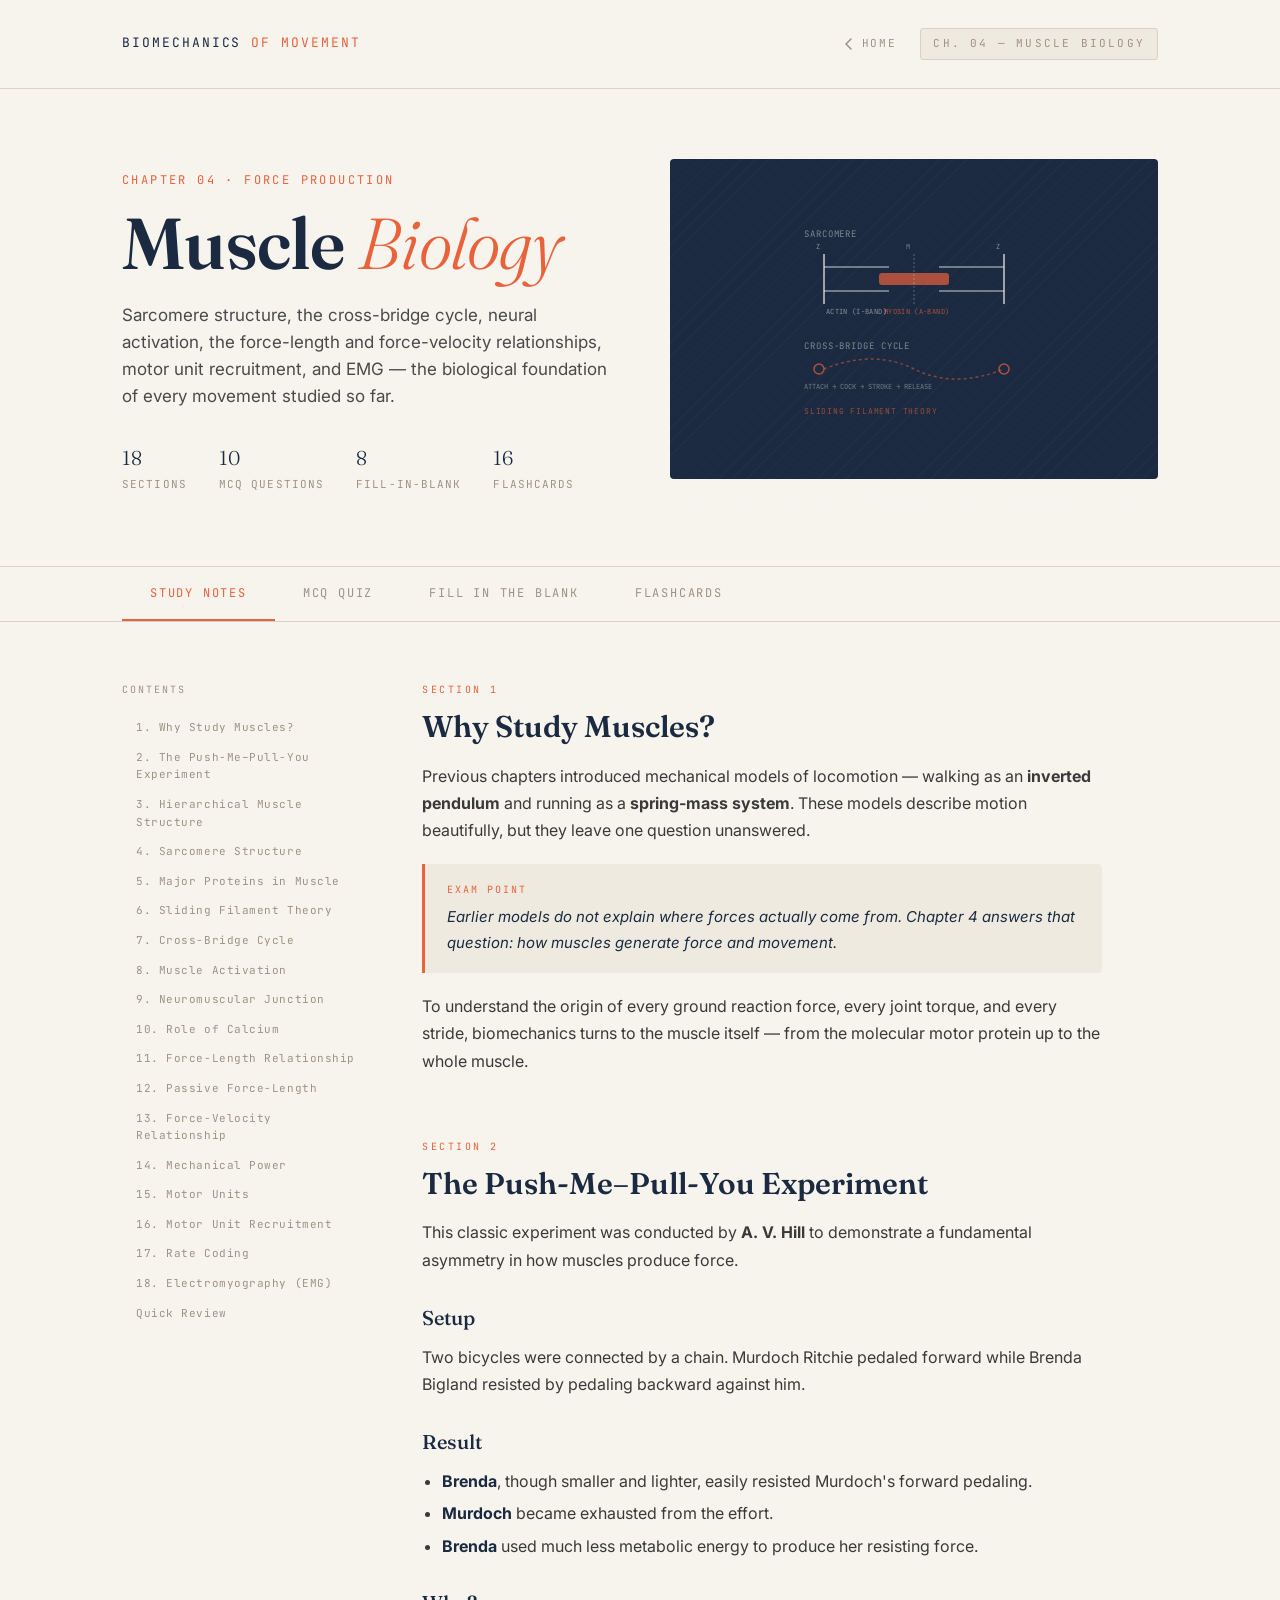
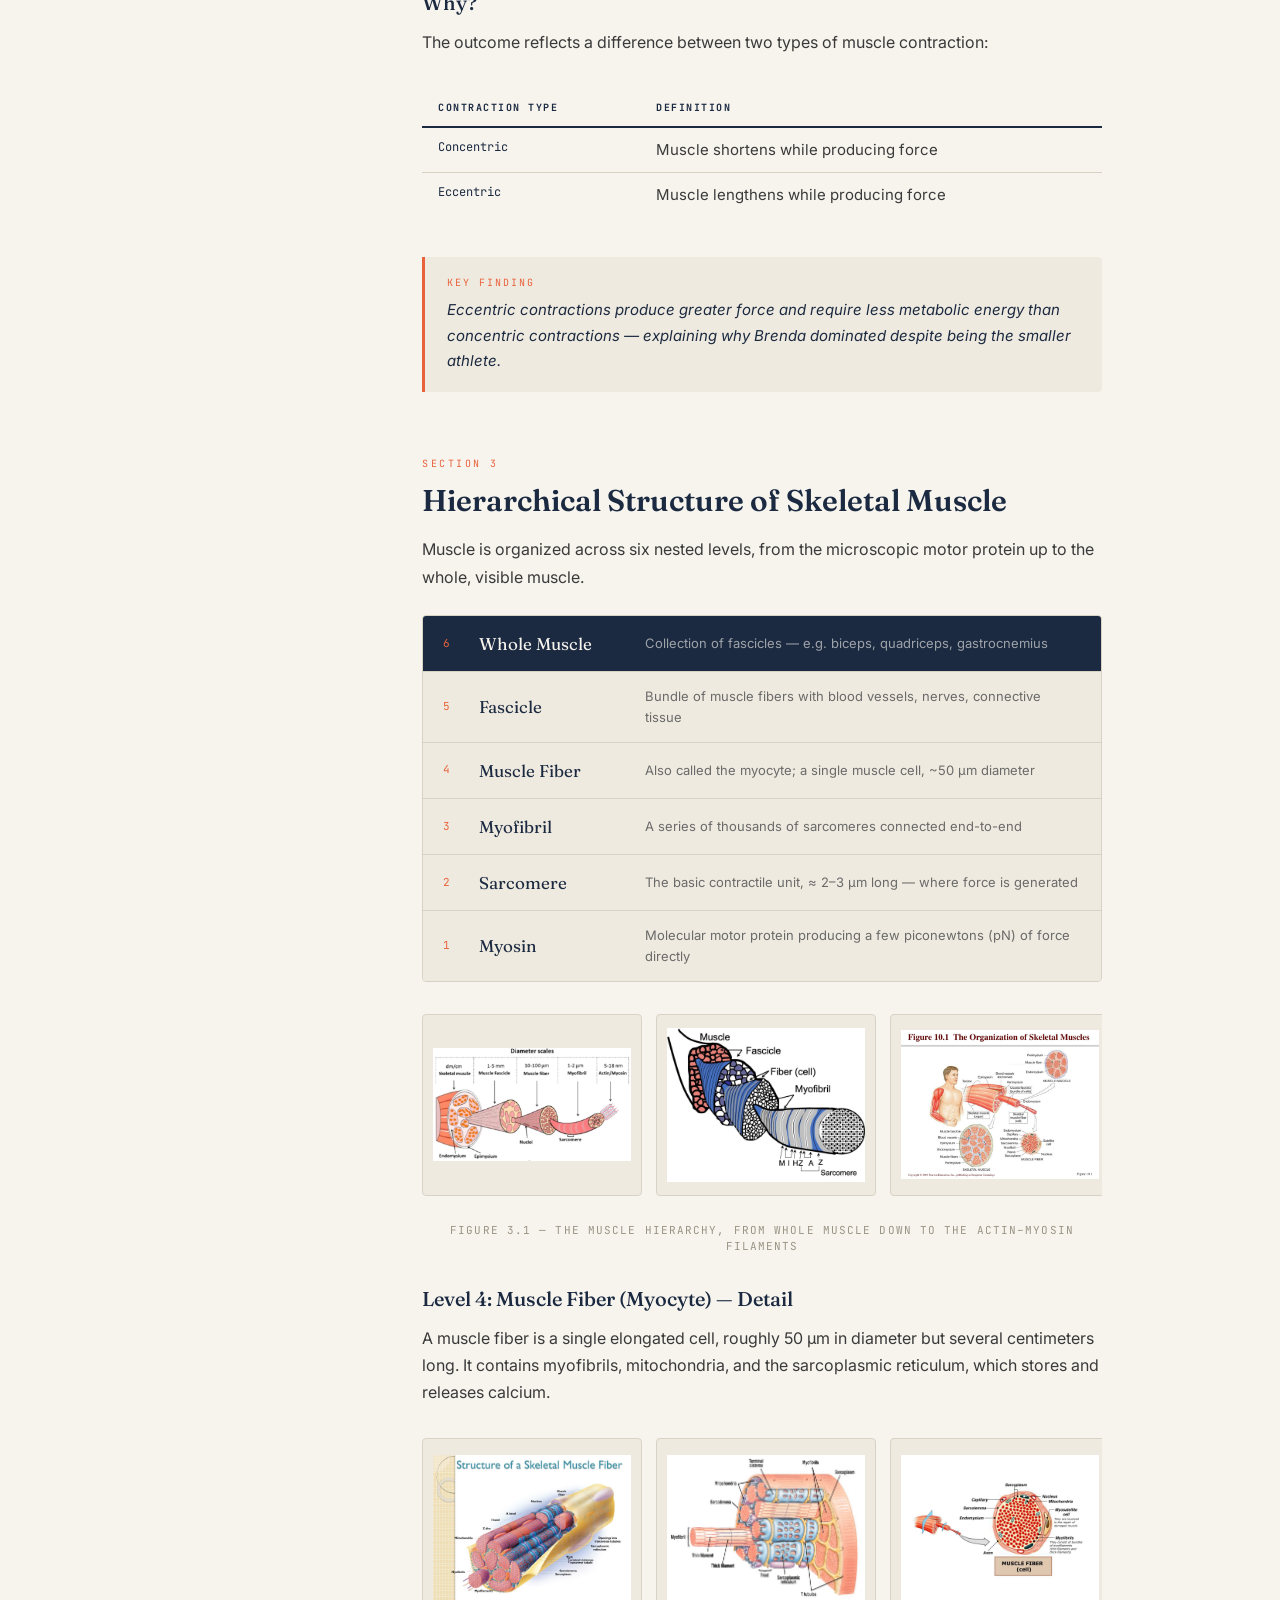
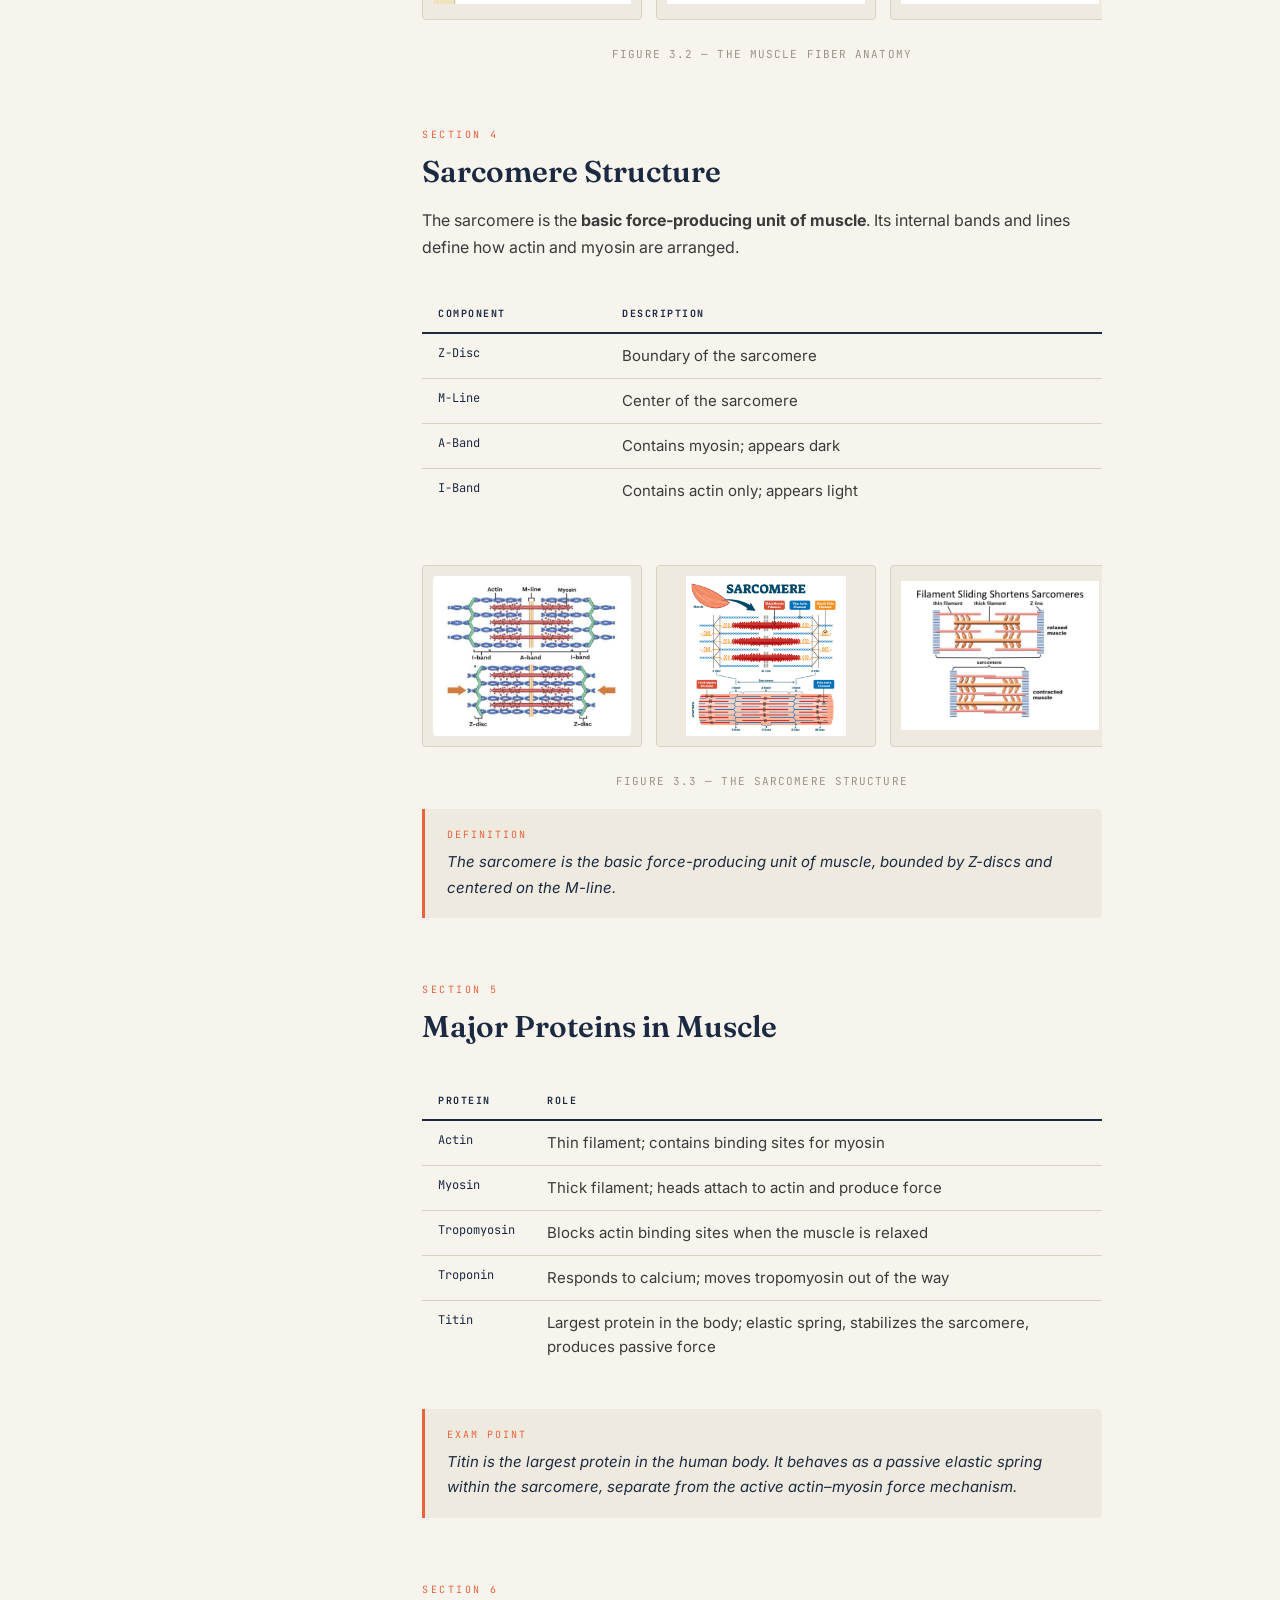
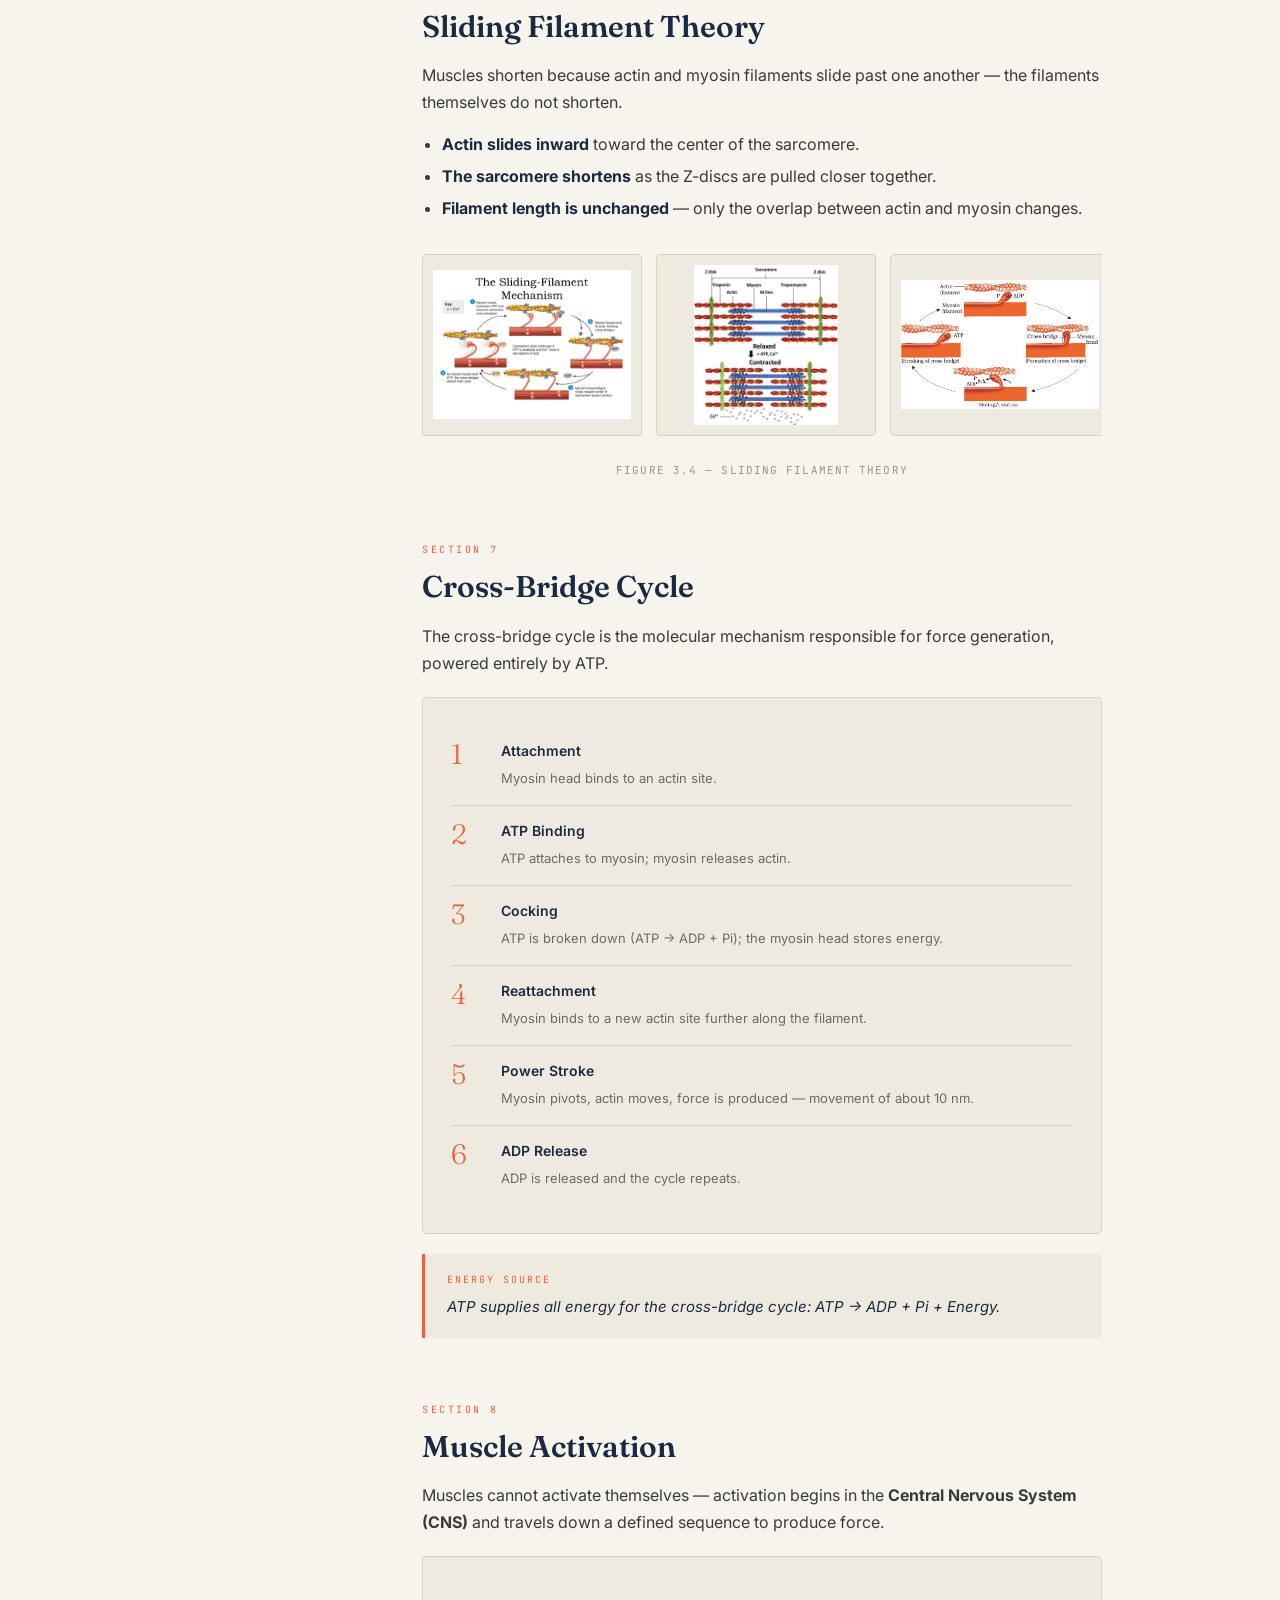
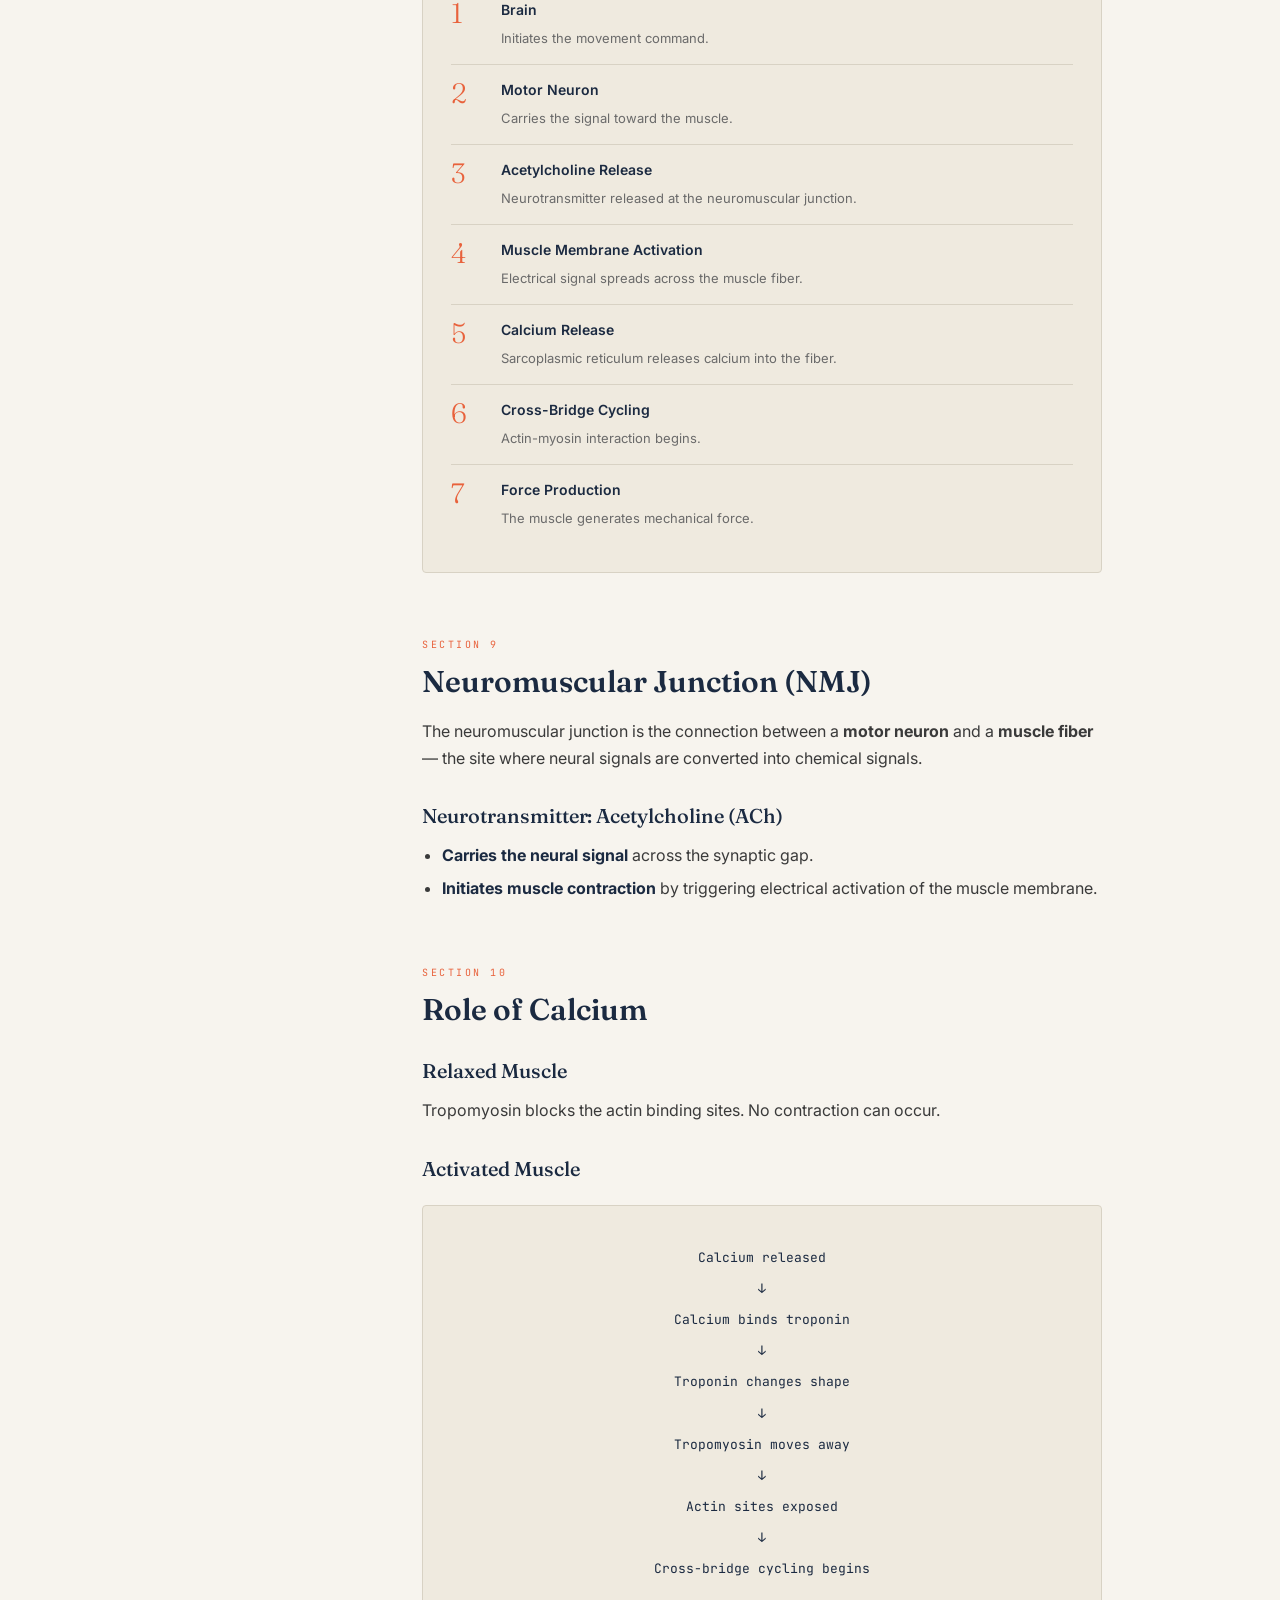
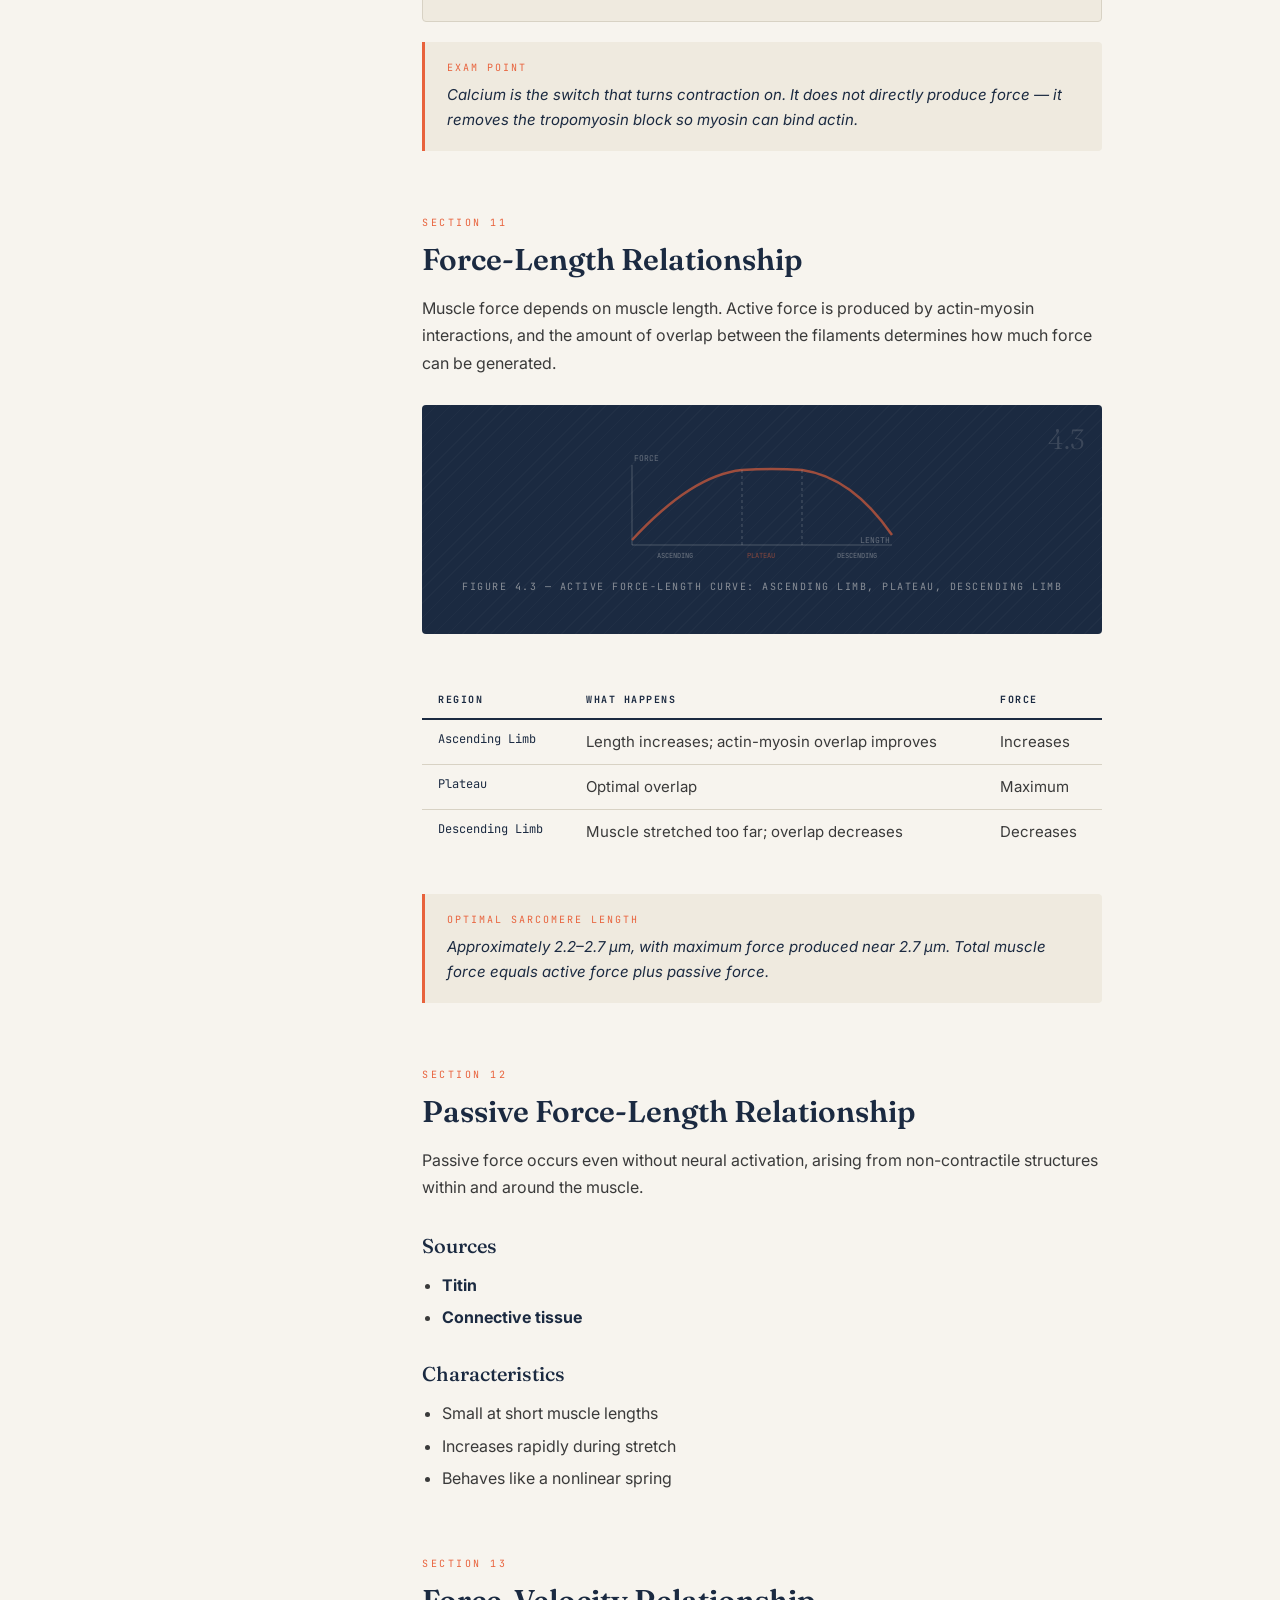
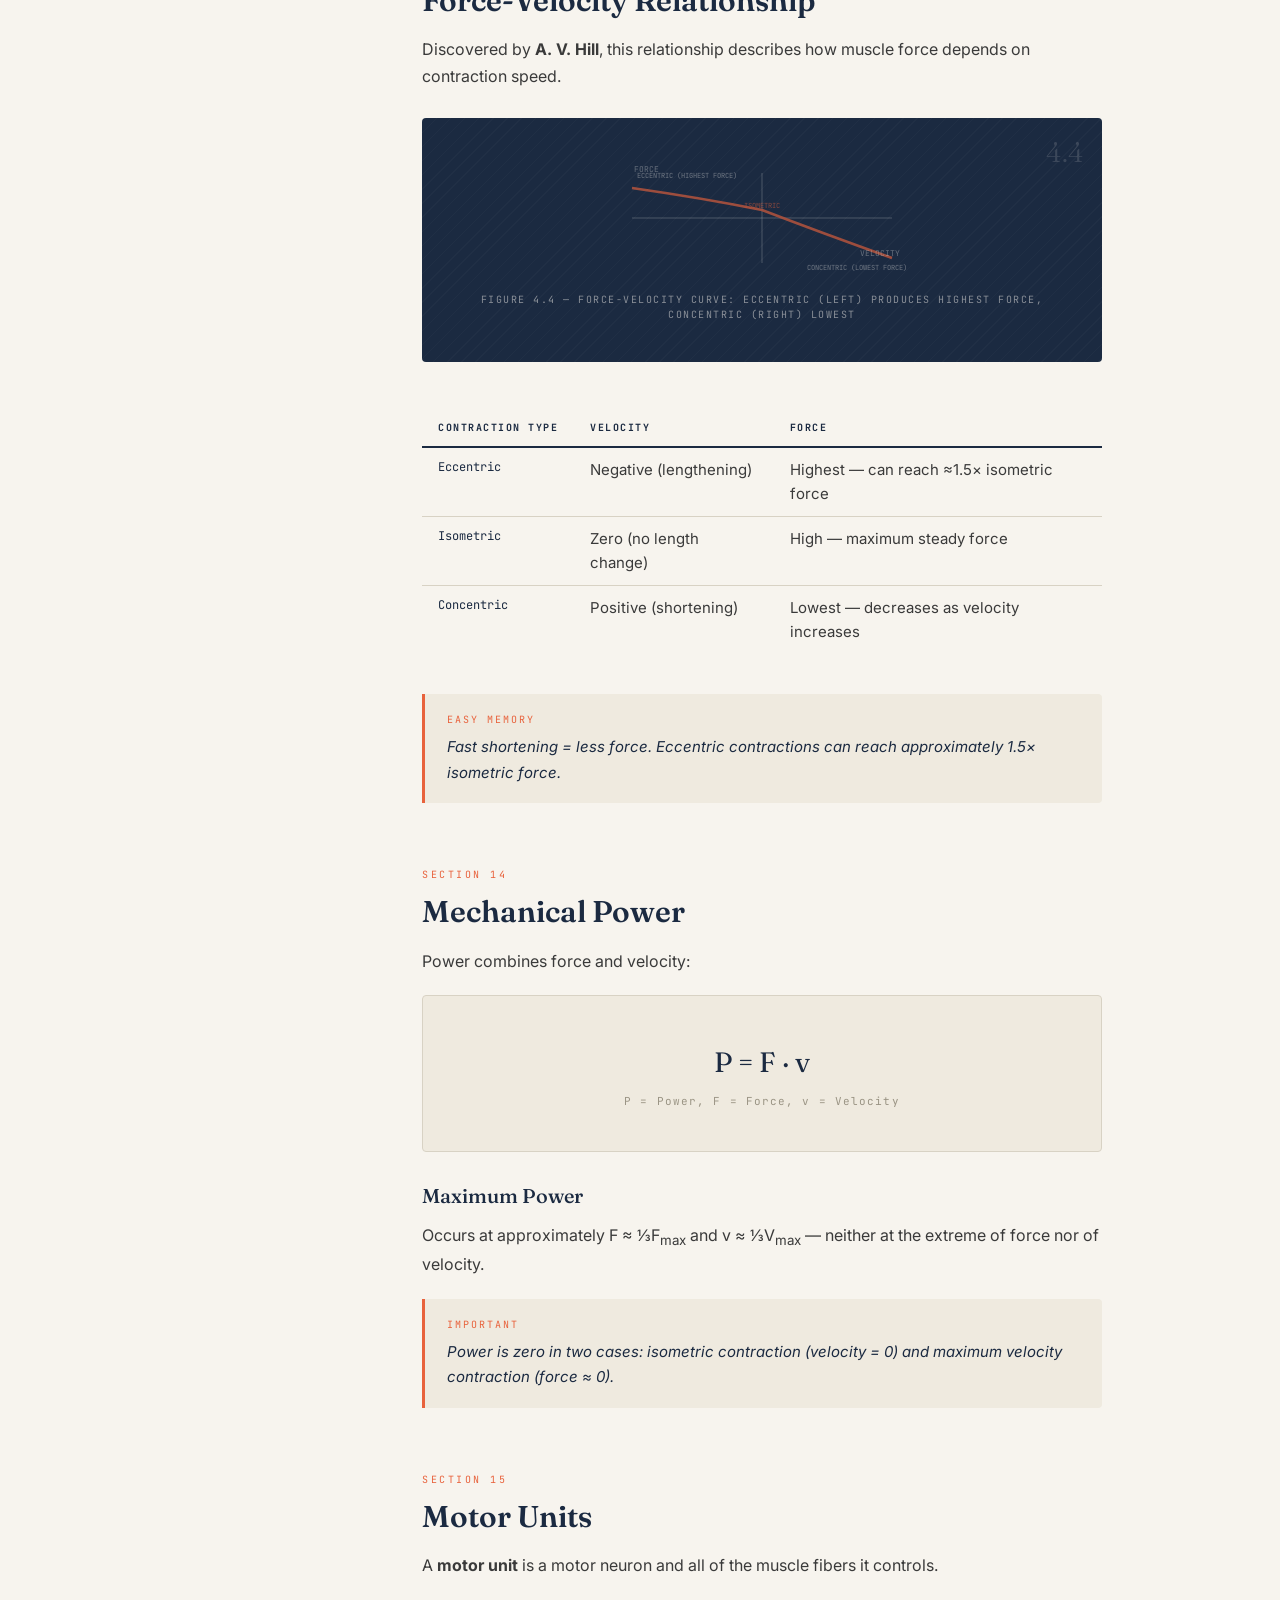
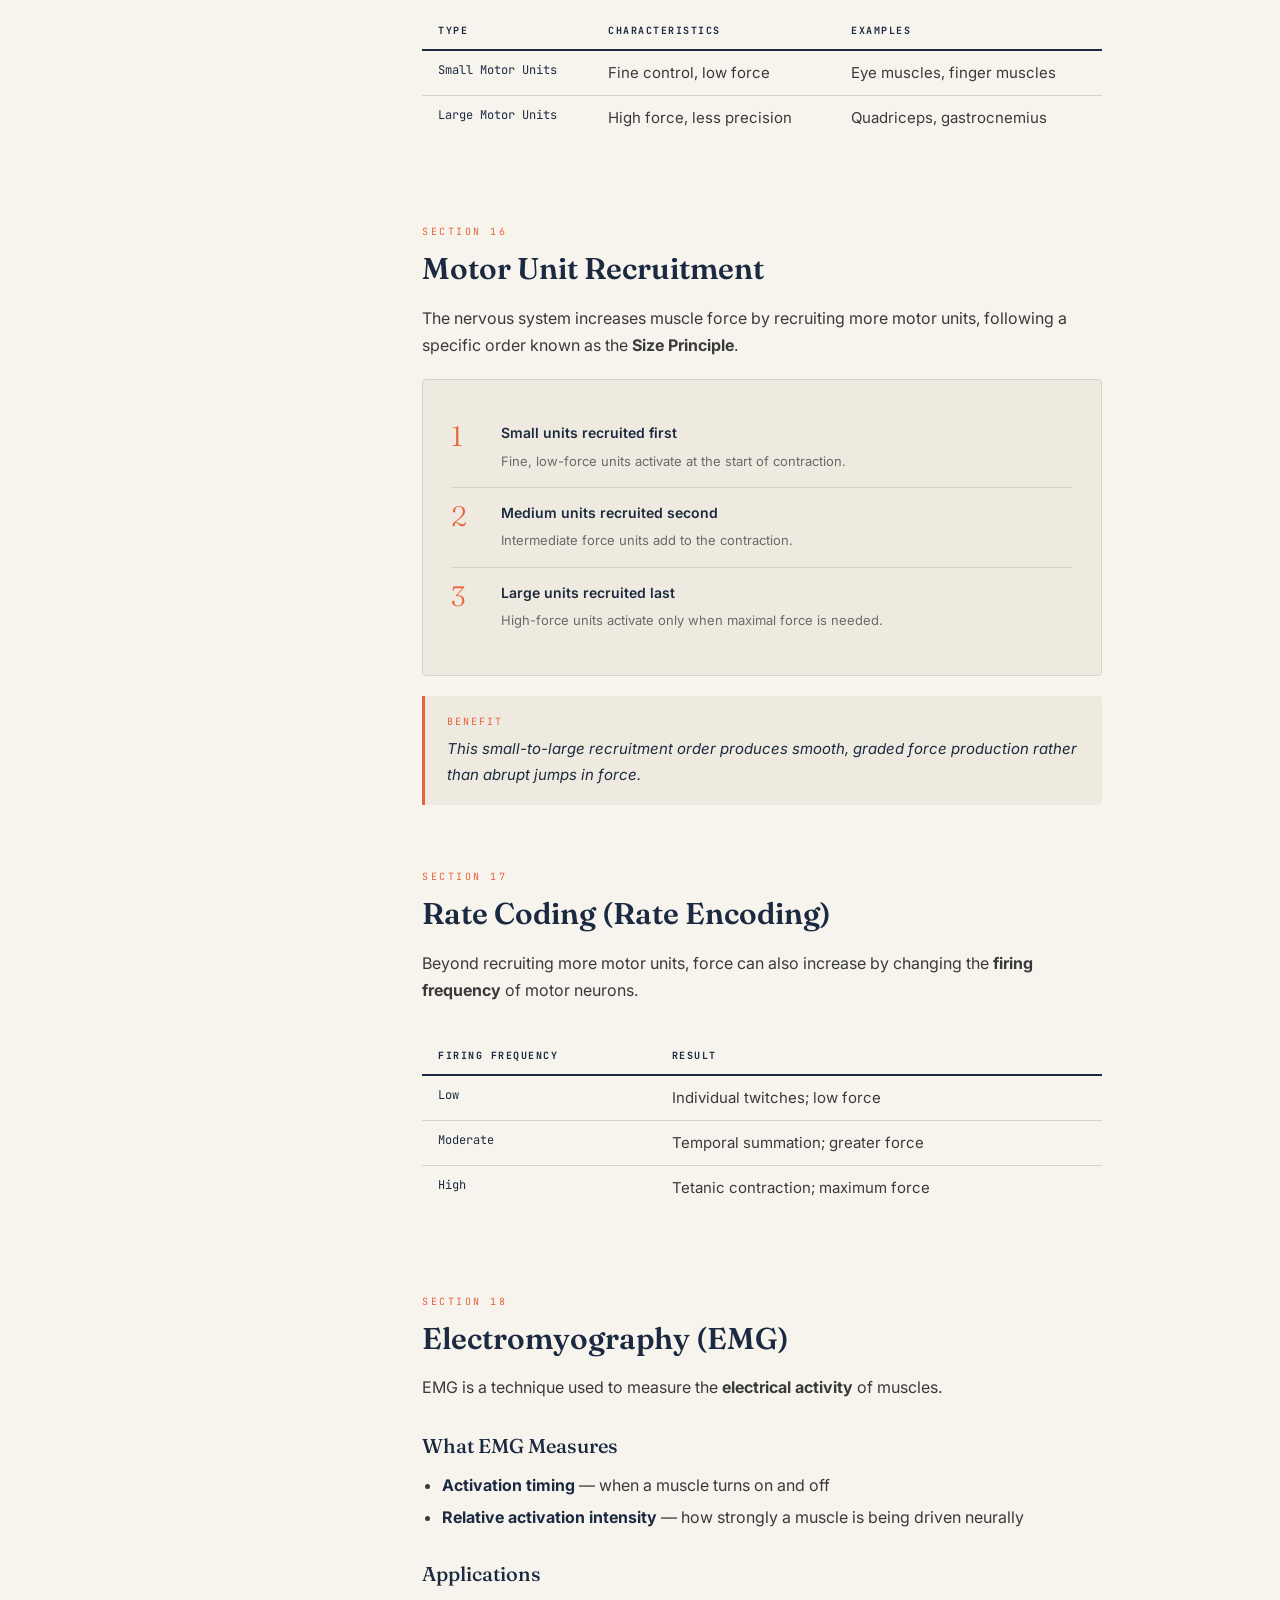
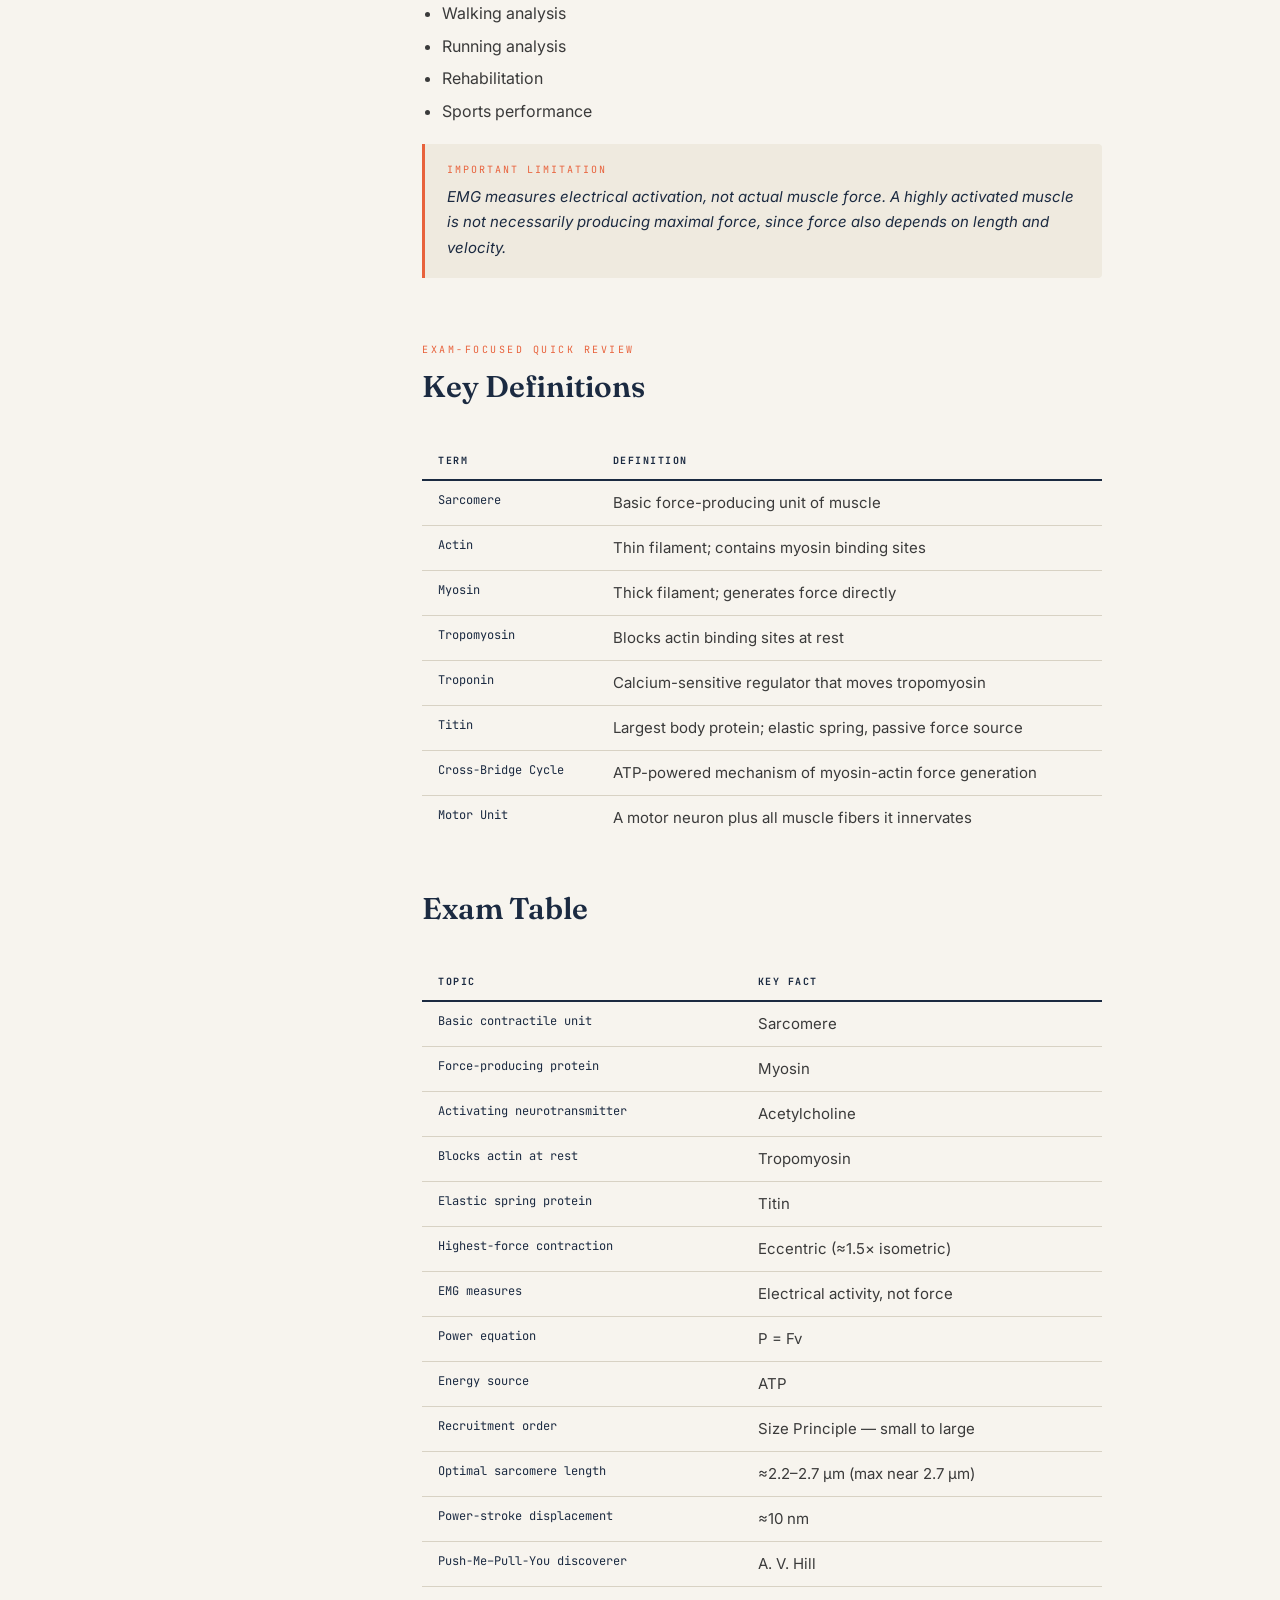
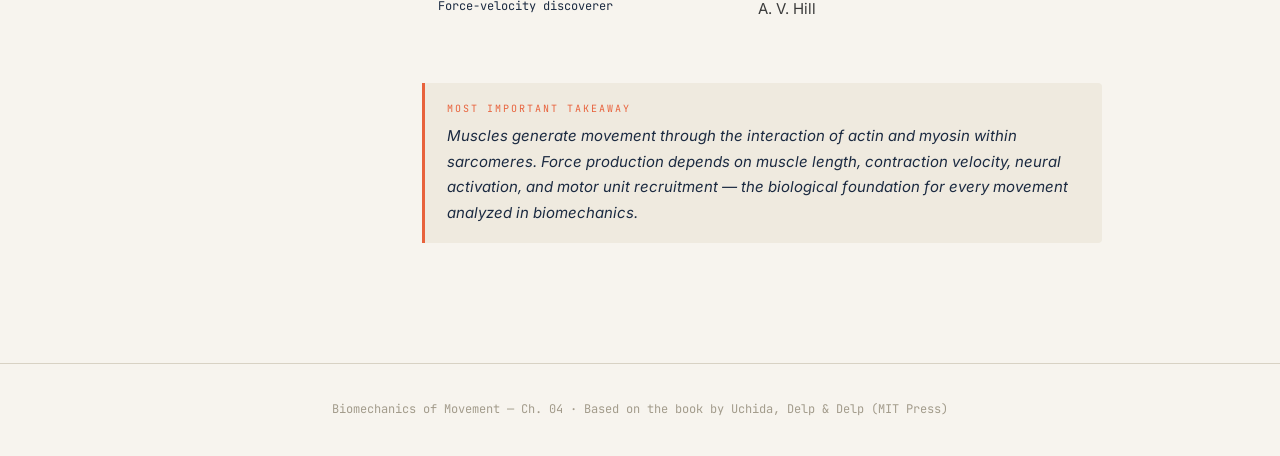
==== commit b98d7d4e: "images added" ====
--- a/Chp4.html
+++ b/Chp4.html
@@ -593,49 +593,30 @@
                   >
                 </div>
               </div>
-
-              <h3>Level 4: Muscle Fiber (Myocyte) — Detail</h3>
-              <p>
-                A muscle fiber is a single elongated cell, roughly 50 μm in
-                diameter but several centimeters long. It contains myofibrils,
-                mitochondria, and the sarcoplasmic reticulum, which stores and
-                releases calcium.
-              </p>
-
               <!-- S3, replace the entire .fig-placeholder div with this: -->
               <div class="image-slider-container">
                 <div class="image-slider" id="muscleSlider">
                   <div class="slide">
-                    <img
-                      src="img/hierarchy/1.png"
-                      alt="Muscle Hierarchy"
-                    />
-                   
+                    <img src="img/hierarchy/1.png" alt="Muscle Hierarchy" />
                   </div>
                   <div class="slide">
                     <img src="img/hierarchy/2.png" alt="Muscle Fiber" />
-                   
                   </div>
                   <div class="slide">
                     <img src="img/hierarchy/3.png" alt="Sarcomere" />
-                    
+                  </div>
+                  <div class="slide">
+                    <img src="img/hierarchy/4.png" alt="Sliding Filament" />
                   </div>
                   <div class="slide">
                     <img
-                      src="img/hierarchy/4.png"
-                      alt="Sliding Filament"
+                      src="img/hierarchy/5.png"
+                      alt="Neuromuscular Junction"
                     />
-                    
-                  </div>
-                  <div class="slide">
-                    <img src="img/hierarchy/5.png" alt="Neuromuscular Junction" />
-                    
                   </div>
                   <div class="slide">
                     <img src="img/hierarchy/6.png" alt="Force Length" />
-                    
-                  </div>
-                  
+                  </div>
                 </div>
               </div>
               <div
@@ -653,6 +634,54 @@
                 Figure 3.1 — The muscle hierarchy, from whole muscle down to the
                 actin–myosin filaments
               </div>
+
+              <h3>Level 4: Muscle Fiber (Myocyte) — Detail</h3>
+              <p>
+                A muscle fiber is a single elongated cell, roughly 50 μm in
+                diameter but several centimeters long. It contains myofibrils,
+                mitochondria, and the sarcoplasmic reticulum, which stores and
+                releases calcium.
+              </p>
+
+              <div class="image-slider-container">
+                <div class="image-slider" id="muscleSlider">
+                  <div class="slide">
+                    <img src="img/Fiber/1.png" alt="Muscle Hierarchy" />
+                  </div>
+                  <div class="slide">
+                    <img src="img/Fiber/2.png" alt="Muscle Fiber" />
+                  </div>
+                  <div class="slide">
+                    <img src="img/Fiber/3.png" alt="Sarcomere" />
+                  </div>
+                  <div class="slide">
+                    <img src="img/Fiber/4.png" alt="Sliding Filament" />
+                  </div>
+                  <div class="slide">
+                    <img src="img/Fiber/5.png" alt="Neuromuscular Junction" />
+                  </div>
+                  <div class="slide">
+                    <img src="img/Fiber/6.png" alt="Force Length" />
+                  </div>
+                  <div class="slide">
+                    <img src="img/Fiber/7.png" alt="Force Length" />
+                  </div>
+                </div>
+              </div>
+              <div
+                class="fig-caption"
+                style="
+                  margin-top: 10px;
+                  font-family: &quot;JetBrains Mono&quot;, monospace;
+                  font-size: 11px;
+                  color: #9a9484;
+                  text-align: center;
+                  letter-spacing: 0.1em;
+                  text-transform: uppercase;
+                "
+              >
+                Figure 3.2 — The muscle fiber anatomy
+              </div>
             </div>
 
             <!-- S4 -->
@@ -693,6 +722,47 @@
                   </tbody>
                 </table>
               </div>
+
+              <div class="image-slider-container">
+                <div class="image-slider" id="muscleSlider">
+                  <div class="slide">
+                    <img src="img/sarcomere/1.png" alt="Muscle Hierarchy" />
+                  </div>
+                  <div class="slide">
+                    <img src="img/sarcomere/2.png" alt="Muscle sarcomere" />
+                  </div>
+                  <div class="slide">
+                    <img src="img/sarcomere/3.png" alt="Sarcomere" />
+                  </div>
+                  <div class="slide">
+                    <img src="img/sarcomere/4.png" alt="Sliding Filament" />
+                  </div>
+                  <div class="slide">
+                    <img
+                      src="img/sarcomere/5.png"
+                      alt="Neuromuscular Junction"
+                    />
+                  </div>
+                  <div class="slide">
+                    <img src="img/sarcomere/6.png" alt="Force Length" />
+                  </div>
+                </div>
+              </div>
+              <div
+                class="fig-caption"
+                style="
+                  margin-top: 10px;
+                  font-family: &quot;JetBrains Mono&quot;, monospace;
+                  font-size: 11px;
+                  color: #9a9484;
+                  text-align: center;
+                  letter-spacing: 0.1em;
+                  text-transform: uppercase;
+                "
+              >
+                Figure 3.3 — The Sarcomere Structure
+              </div>
+
               <div class="key-box">
                 <div class="key-box-label">Definition</div>
                 <p>
@@ -779,166 +849,44 @@
                   overlap between actin and myosin changes.
                 </li>
               </ul>
-
-              <div class="fig-placeholder">
-                <div class="fig-inner">
-                  <svg width="280" height="120" viewBox="0 0 280 120">
-                    <text
-                      x="10"
-                      y="16"
-                      font-family="JetBrains Mono, monospace"
-                      font-size="8"
-                      fill="#F7F4EE"
-                      opacity="0.5"
-                      letter-spacing="0.08em"
-                    >
-                      RELAXED
-                    </text>
-                    <line
-                      x1="20"
-                      y1="30"
-                      x2="20"
-                      y2="50"
-                      stroke="#F7F4EE"
-                      stroke-width="2"
-                      opacity="0.6"
+              <div class="image-slider-container">
+                <div class="image-slider" id="muscleSlider">
+                  <div class="slide">
+                    <img src="img/sliding/1.png" alt="Muscle Hierarchy" />
+                  </div>
+                  <div class="slide">
+                    <img src="img/sliding/2.png" alt="Muscle sliding" />
+                  </div>
+                  <div class="slide">
+                    <img src="img/sliding/3.png" alt="sliding" />
+                  </div>
+                  <div class="slide">
+                    <img src="img/sliding/4.png" alt="Sliding Filament" />
+                  </div>
+                  <div class="slide">
+                    <img
+                      src="img/sliding/5.png"
+                      alt="Neuromuscular Junction"
                     />
-                    <line
-                      x1="260"
-                      y1="30"
-                      x2="260"
-                      y2="50"
-                      stroke="#F7F4EE"
-                      stroke-width="2"
-                      opacity="0.6"
-                    />
-                    <line
-                      x1="20"
-                      y1="36"
-                      x2="100"
-                      y2="36"
-                      stroke="#F7F4EE"
-                      stroke-width="1.5"
-                      opacity="0.55"
-                    />
-                    <line
-                      x1="20"
-                      y1="44"
-                      x2="100"
-                      y2="44"
-                      stroke="#F7F4EE"
-                      stroke-width="1.5"
-                      opacity="0.55"
-                    />
-                    <line
-                      x1="260"
-                      y1="36"
-                      x2="180"
-                      y2="36"
-                      stroke="#F7F4EE"
-                      stroke-width="1.5"
-                      opacity="0.55"
-                    />
-                    <line
-                      x1="260"
-                      y1="44"
-                      x2="180"
-                      y2="44"
-                      stroke="#F7F4EE"
-                      stroke-width="1.5"
-                      opacity="0.55"
-                    />
-                    <rect
-                      x="95"
-                      y="32"
-                      width="90"
-                      height="10"
-                      rx="2"
-                      fill="#E8623C"
-                      opacity="0.7"
-                    />
-
-                    <text
-                      x="10"
-                      y="78"
-                      font-family="JetBrains Mono, monospace"
-                      font-size="8"
-                      fill="#F7F4EE"
-                      opacity="0.5"
-                      letter-spacing="0.08em"
-                    >
-                      CONTRACTED
-                    </text>
-                    <line
-                      x1="60"
-                      y1="92"
-                      x2="60"
-                      y2="112"
-                      stroke="#F7F4EE"
-                      stroke-width="2"
-                      opacity="0.6"
-                    />
-                    <line
-                      x1="220"
-                      y1="92"
-                      x2="220"
-                      y2="112"
-                      stroke="#F7F4EE"
-                      stroke-width="2"
-                      opacity="0.6"
-                    />
-                    <line
-                      x1="60"
-                      y1="98"
-                      x2="120"
-                      y2="98"
-                      stroke="#F7F4EE"
-                      stroke-width="1.5"
-                      opacity="0.55"
-                    />
-                    <line
-                      x1="60"
-                      y1="106"
-                      x2="120"
-                      y2="106"
-                      stroke="#F7F4EE"
-                      stroke-width="1.5"
-                      opacity="0.55"
-                    />
-                    <line
-                      x1="220"
-                      y1="98"
-                      x2="160"
-                      y2="98"
-                      stroke="#F7F4EE"
-                      stroke-width="1.5"
-                      opacity="0.55"
-                    />
-                    <line
-                      x1="220"
-                      y1="106"
-                      x2="160"
-                      y2="106"
-                      stroke="#F7F4EE"
-                      stroke-width="1.5"
-                      opacity="0.55"
-                    />
-                    <rect
-                      x="95"
-                      y="94"
-                      width="90"
-                      height="10"
-                      rx="2"
-                      fill="#E8623C"
-                      opacity="0.7"
-                    />
-                  </svg>
-                  <div class="fig-caption">
-                    Figure 4.2 — Sliding filament theory: actin slides inward
-                    over myosin; filament lengths stay fixed
-                  </div>
-                  <div class="fig-number">4.2</div>
+                  </div>
+                  <div class="slide">
+                    <img src="img/sliding/6.png" alt="Force Length" />
+                  </div>
                 </div>
+              </div>
+              <div
+                class="fig-caption"
+                style="
+                  margin-top: 10px;
+                  font-family: &quot;JetBrains Mono&quot;, monospace;
+                  font-size: 11px;
+                  color: #9a9484;
+                  text-align: center;
+                  letter-spacing: 0.1em;
+                  text-transform: uppercase;
+                "
+              >
+                Figure 3.4 — Sliding Filament Theory
               </div>
             </div>
 
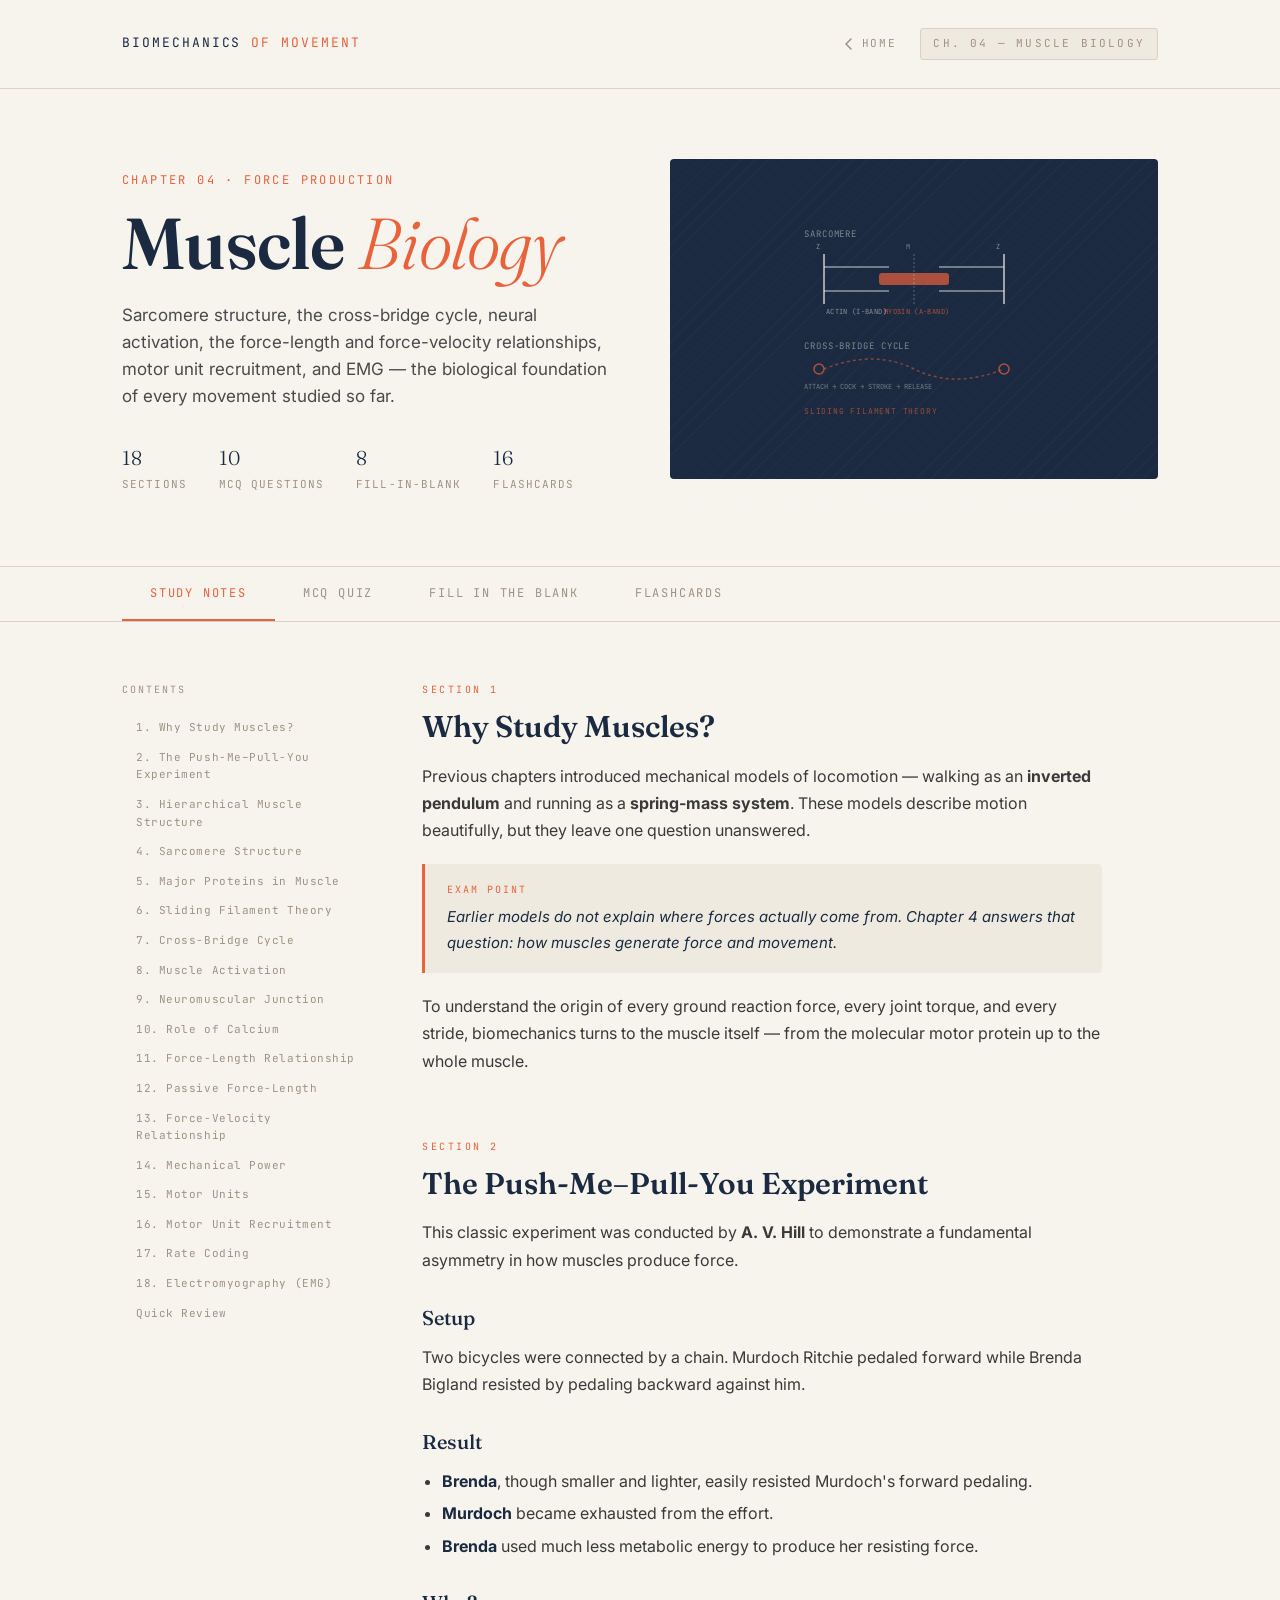
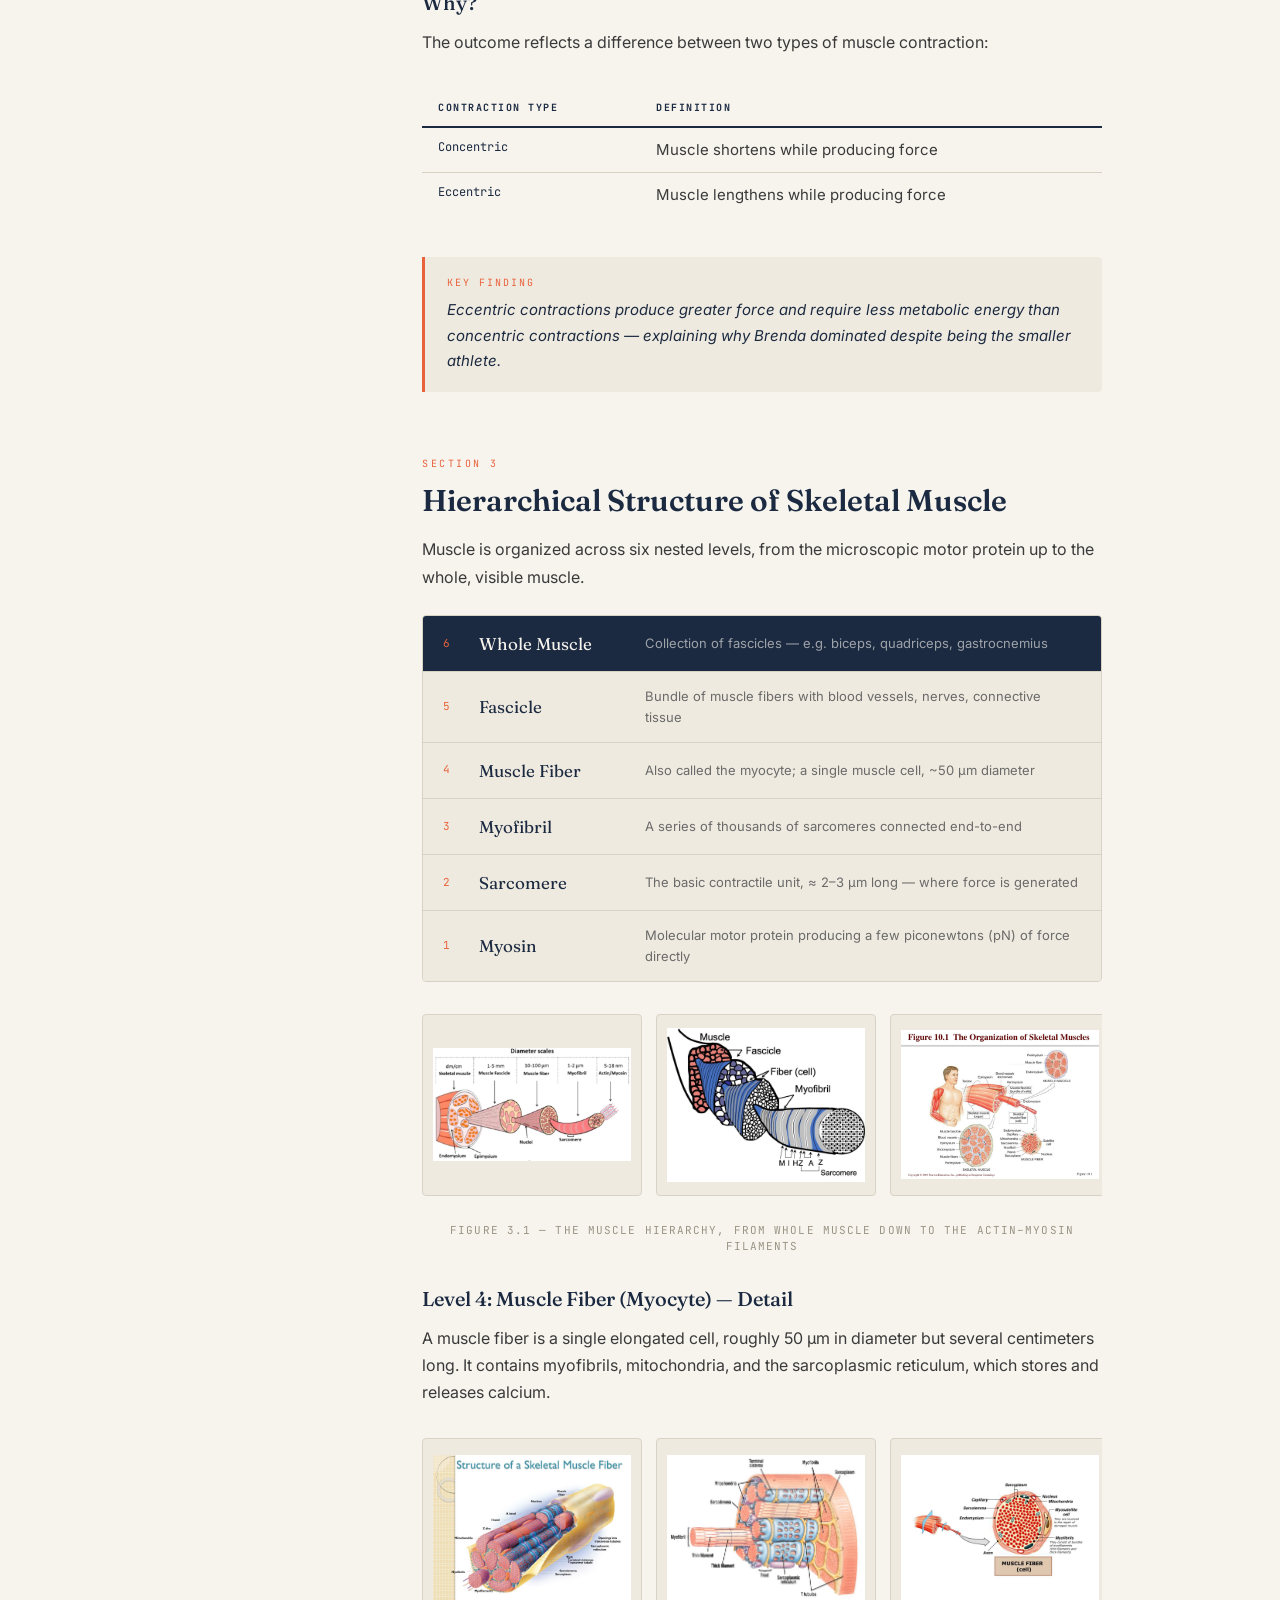
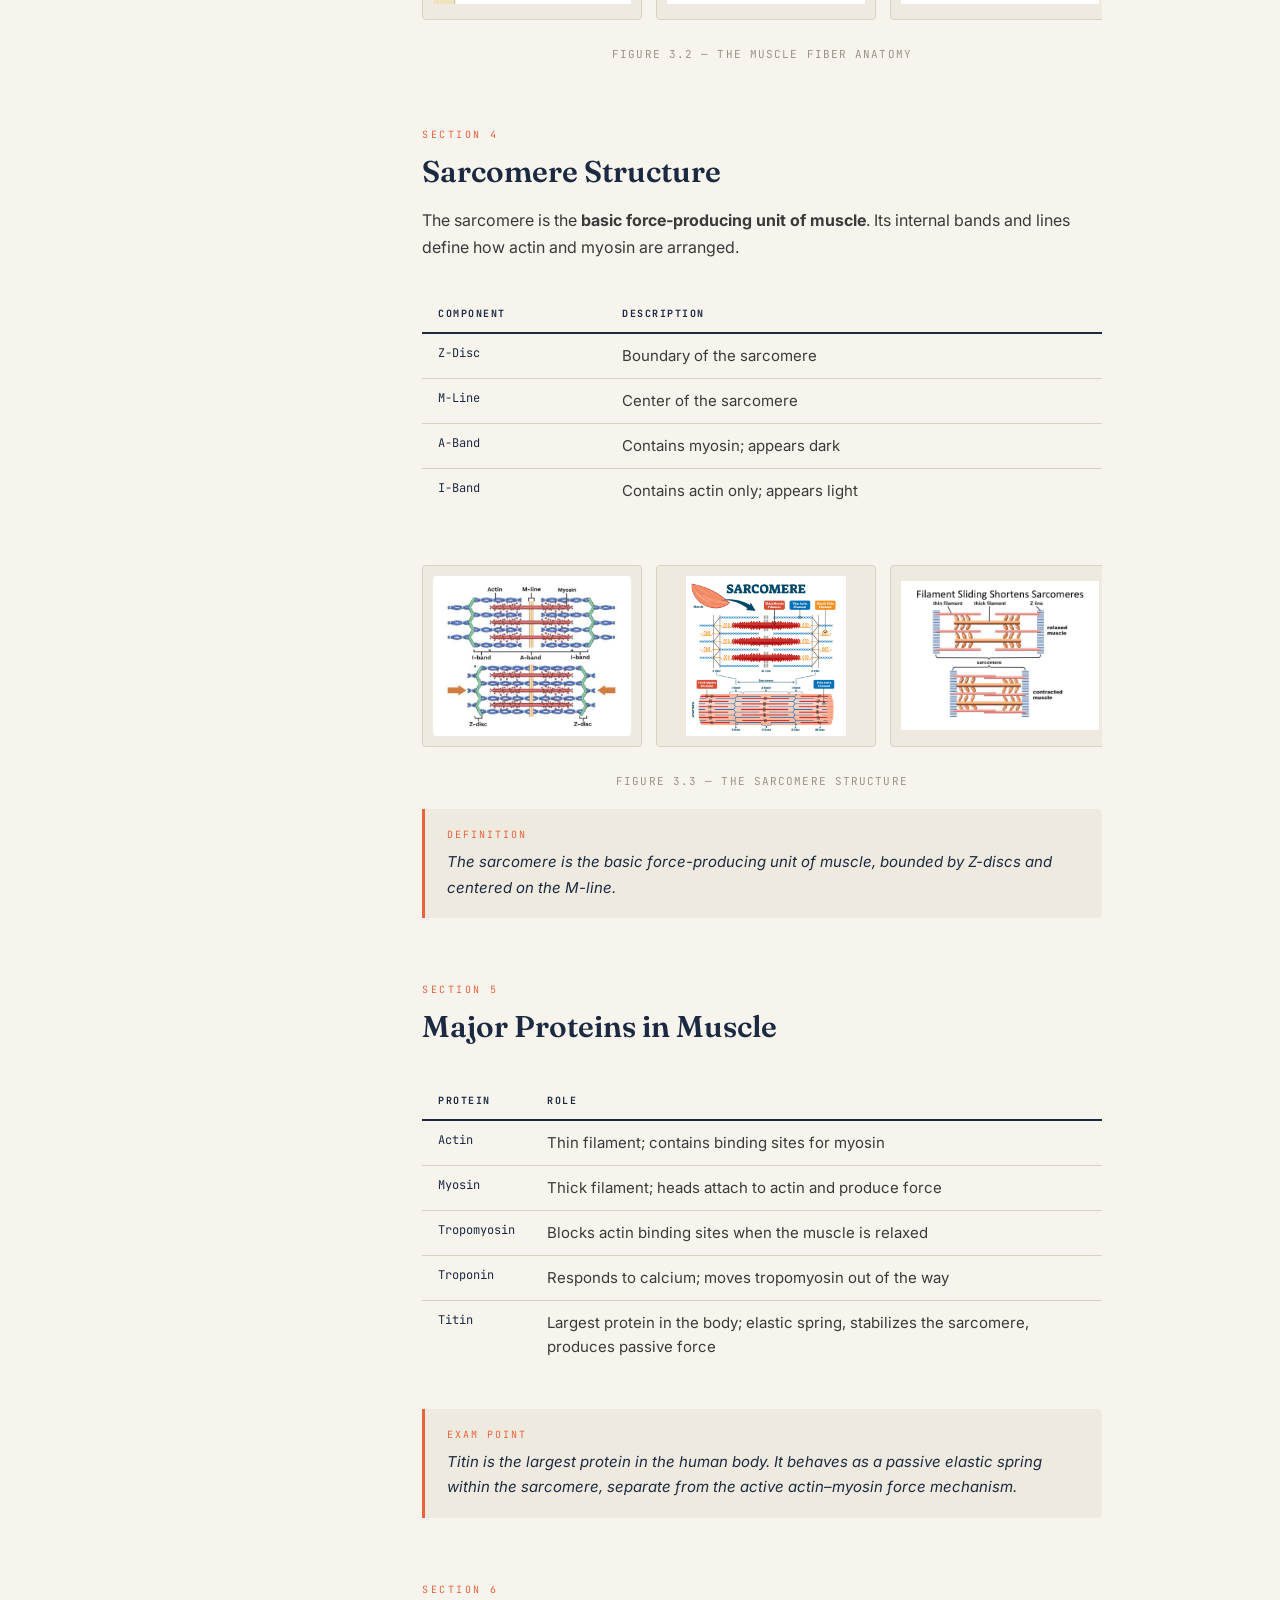
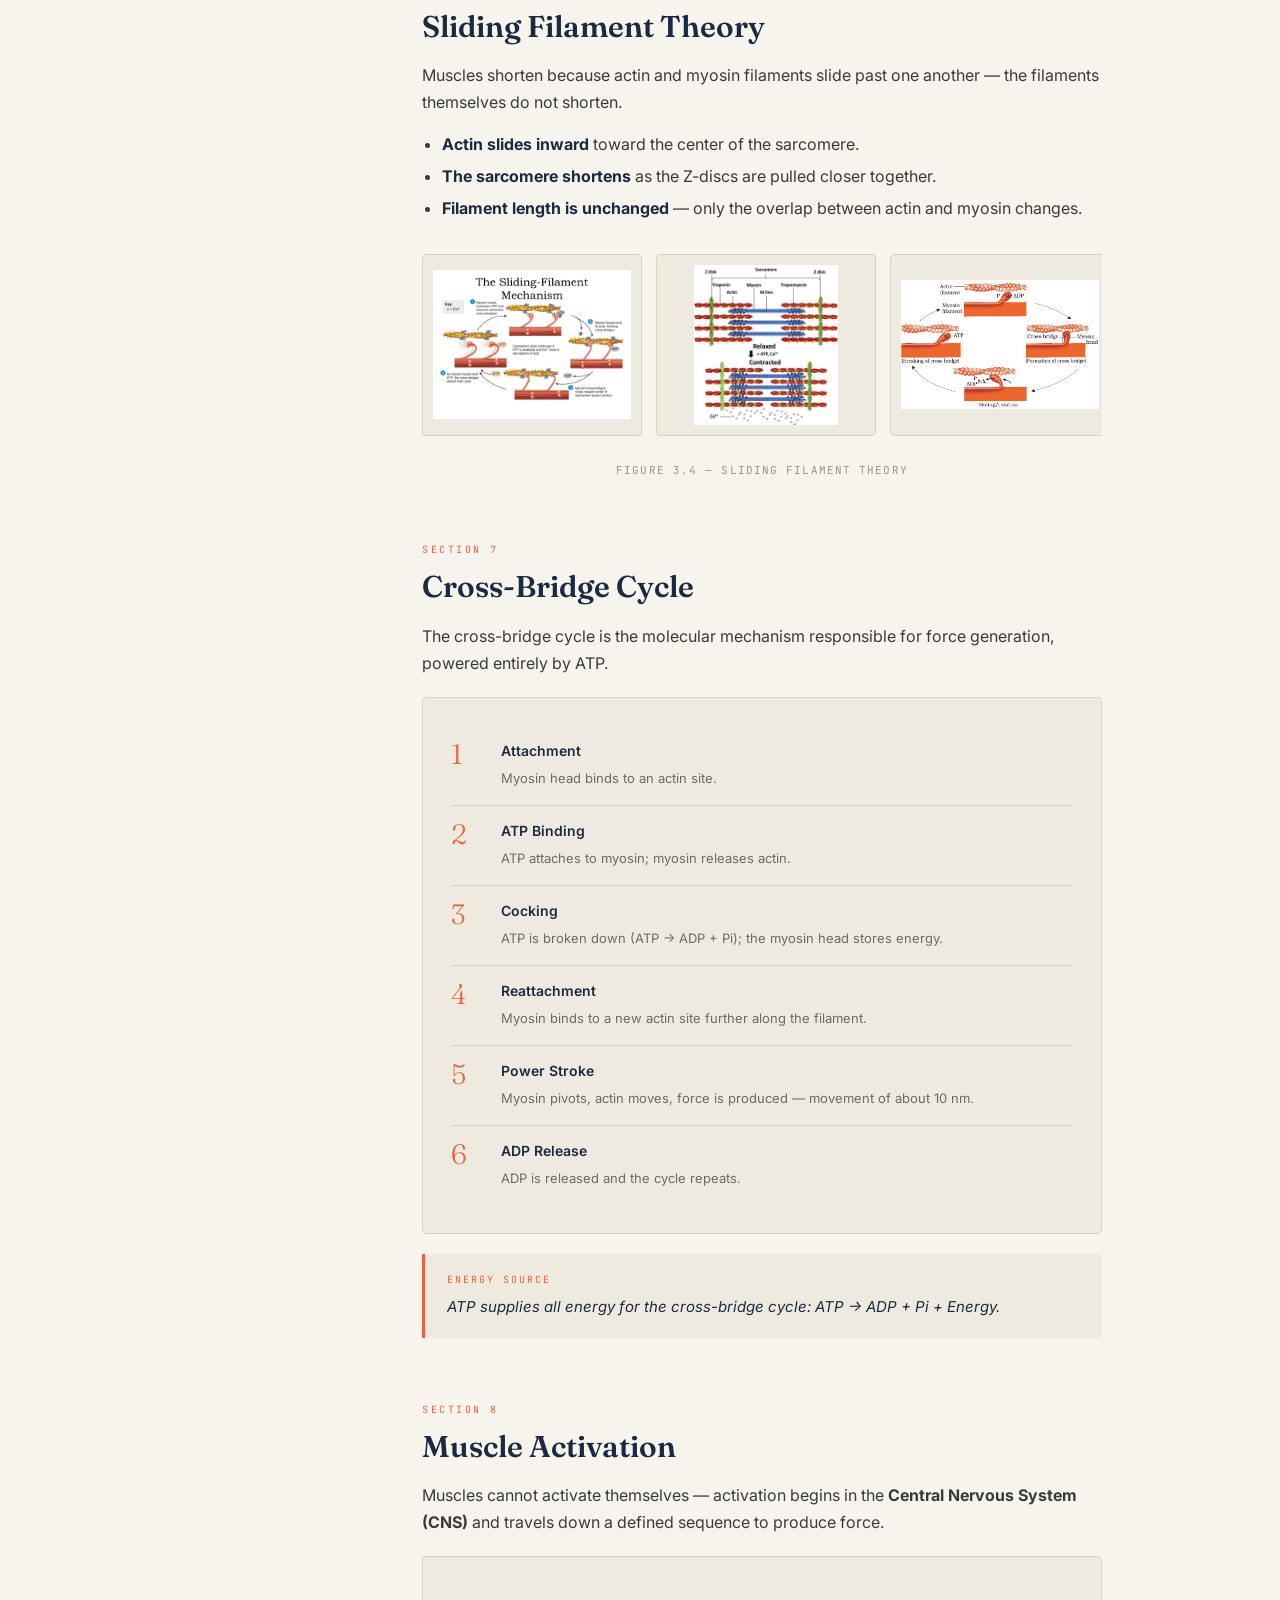
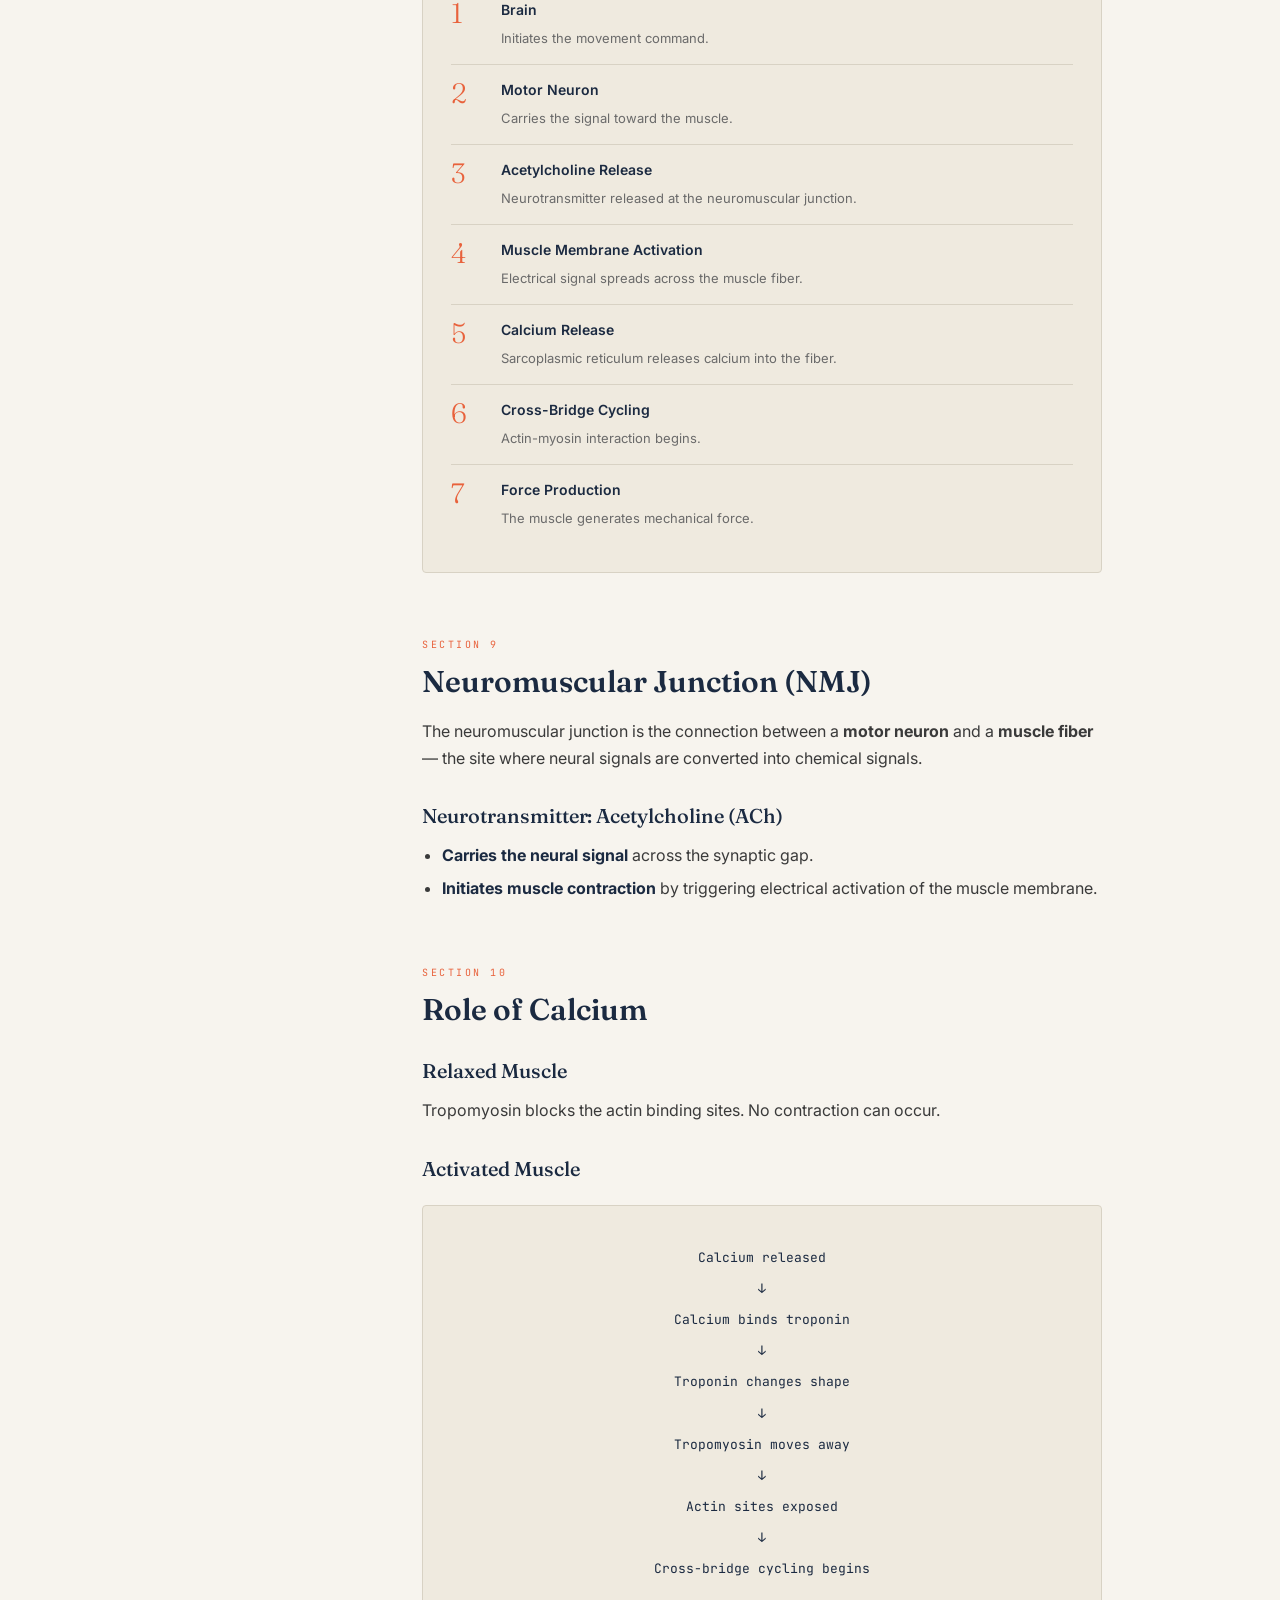
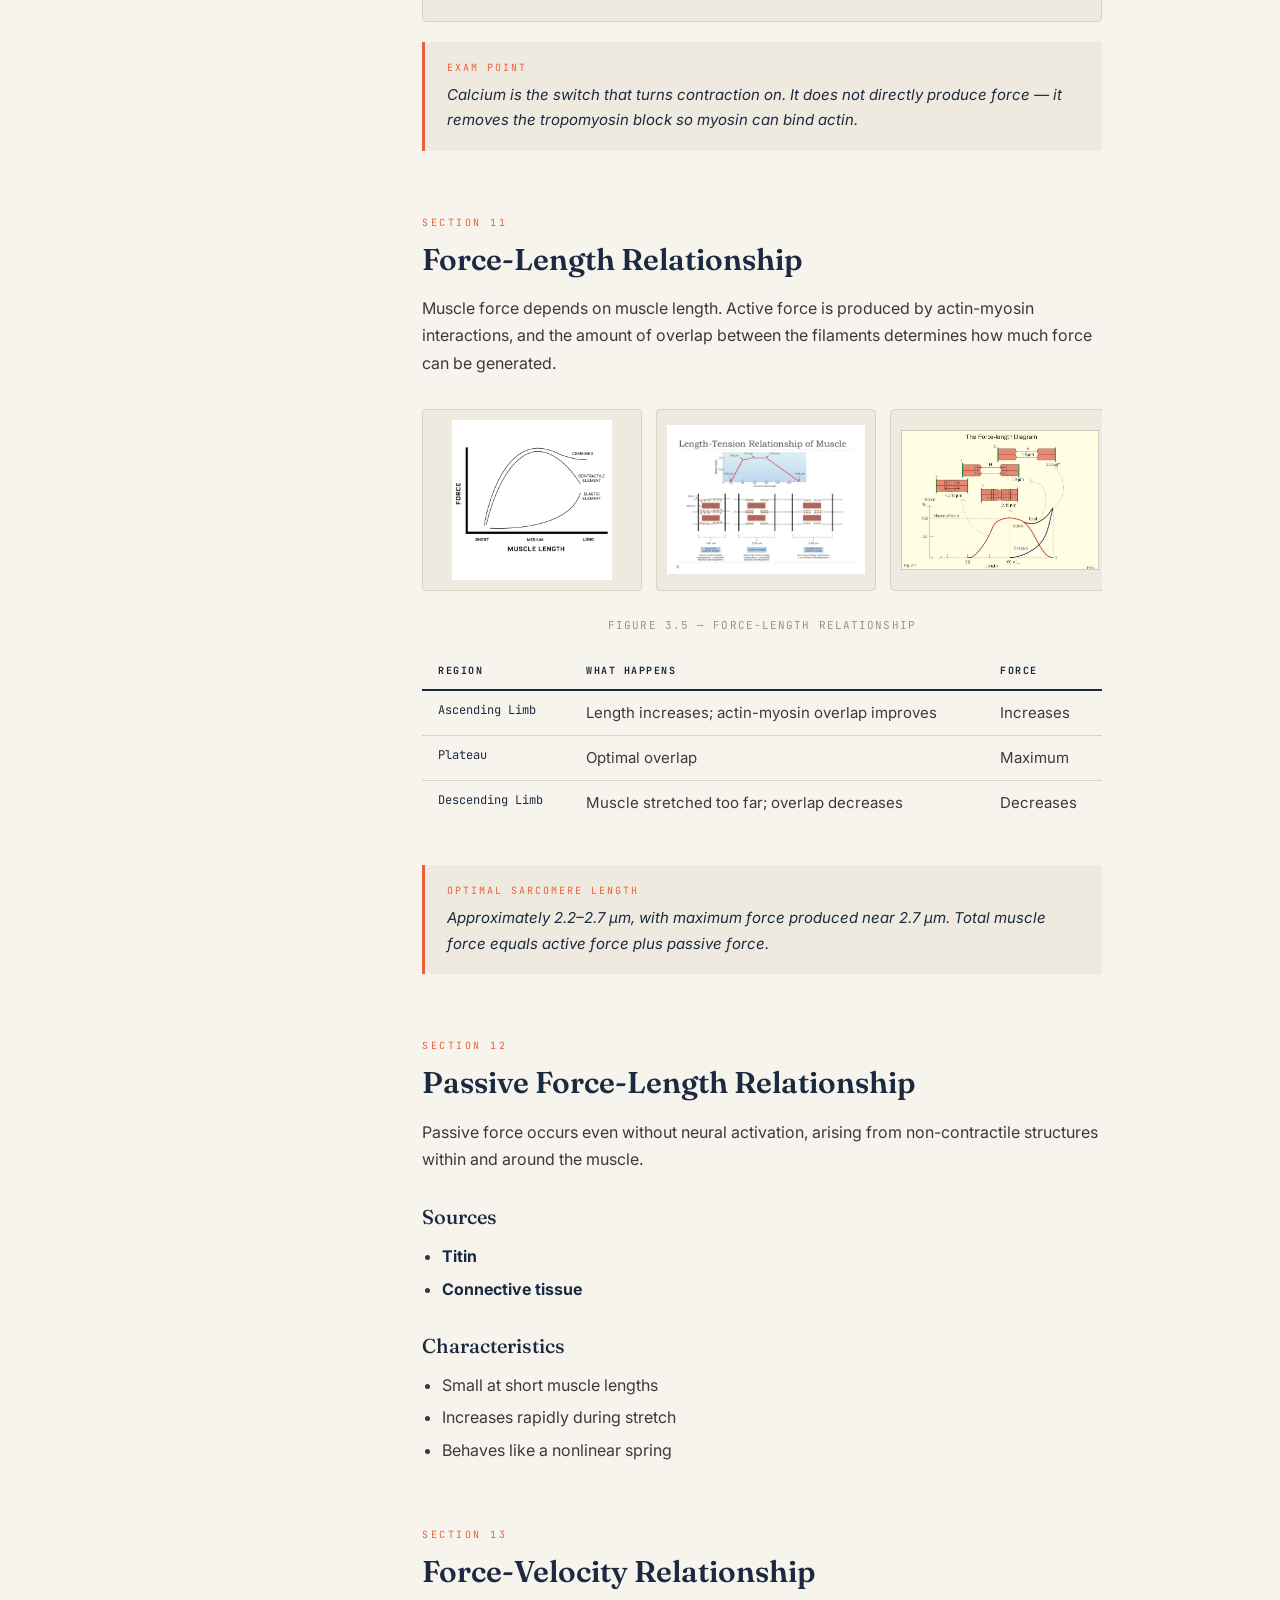
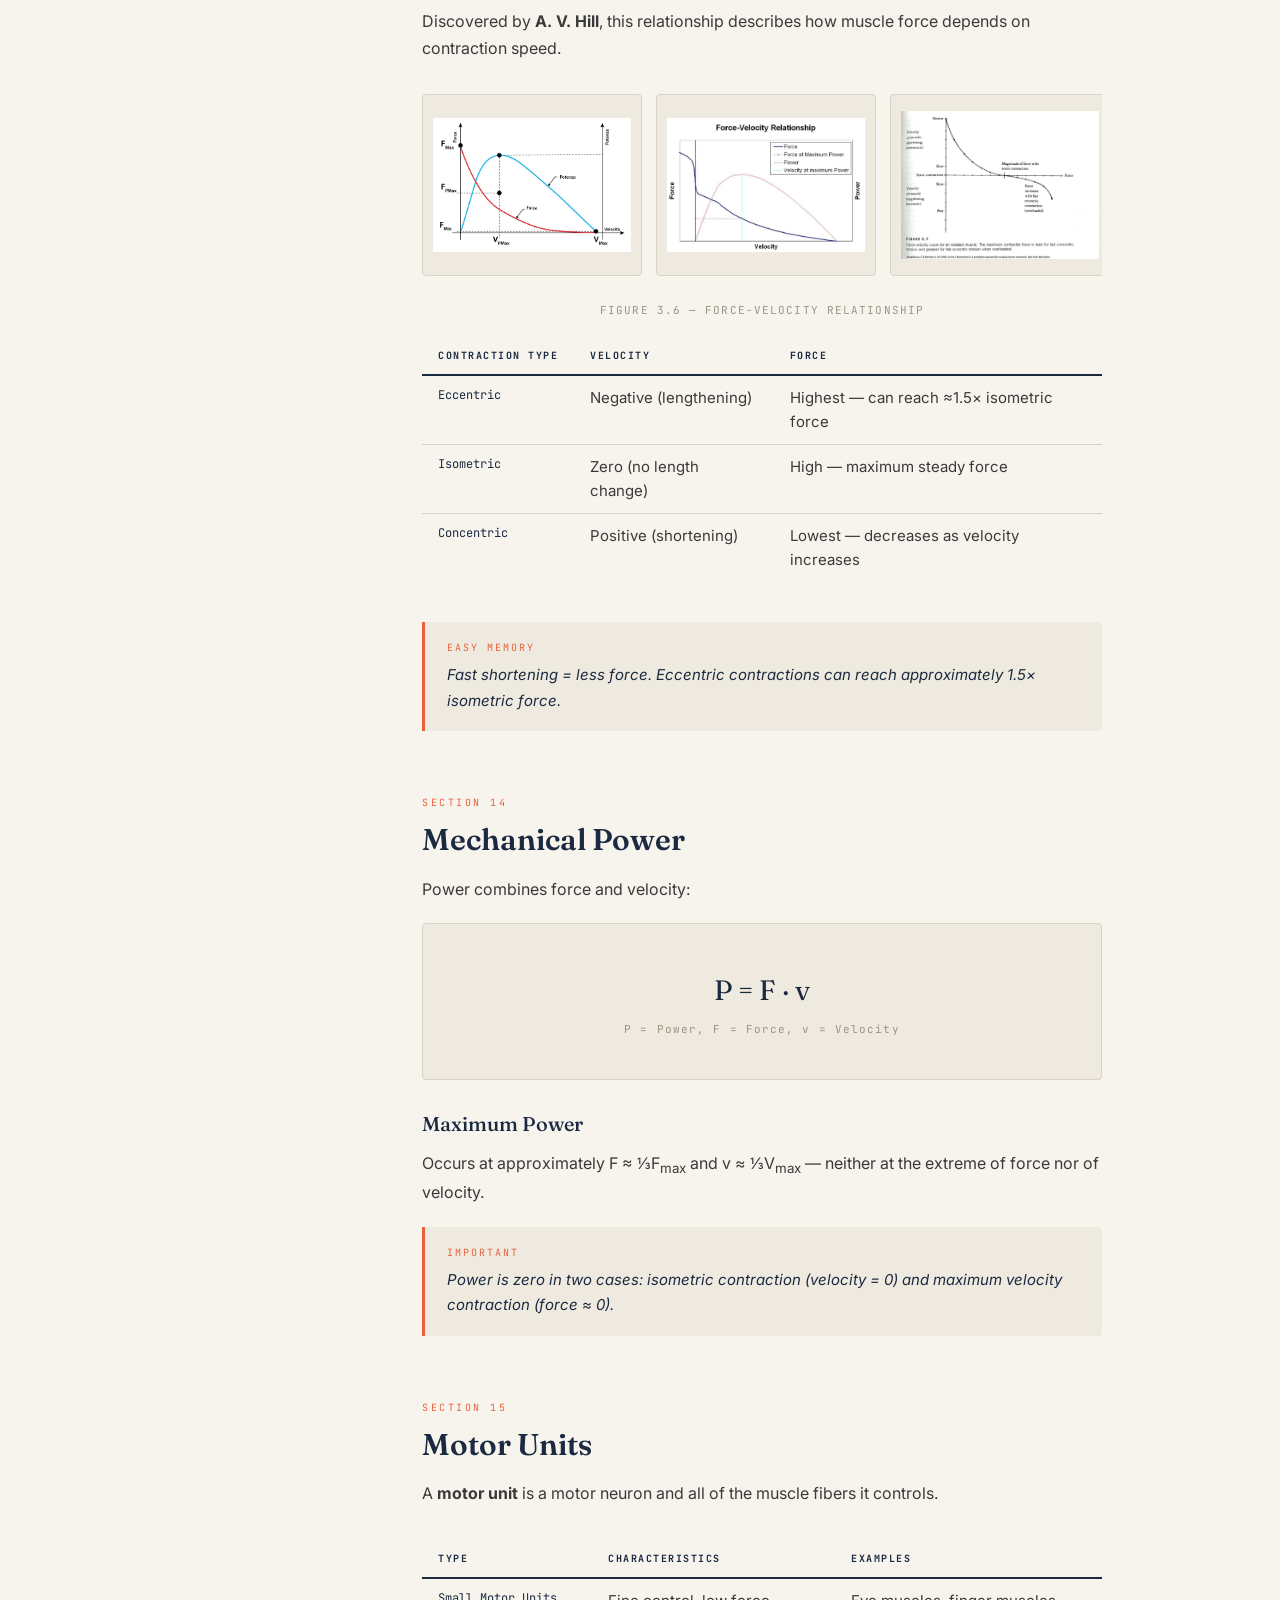
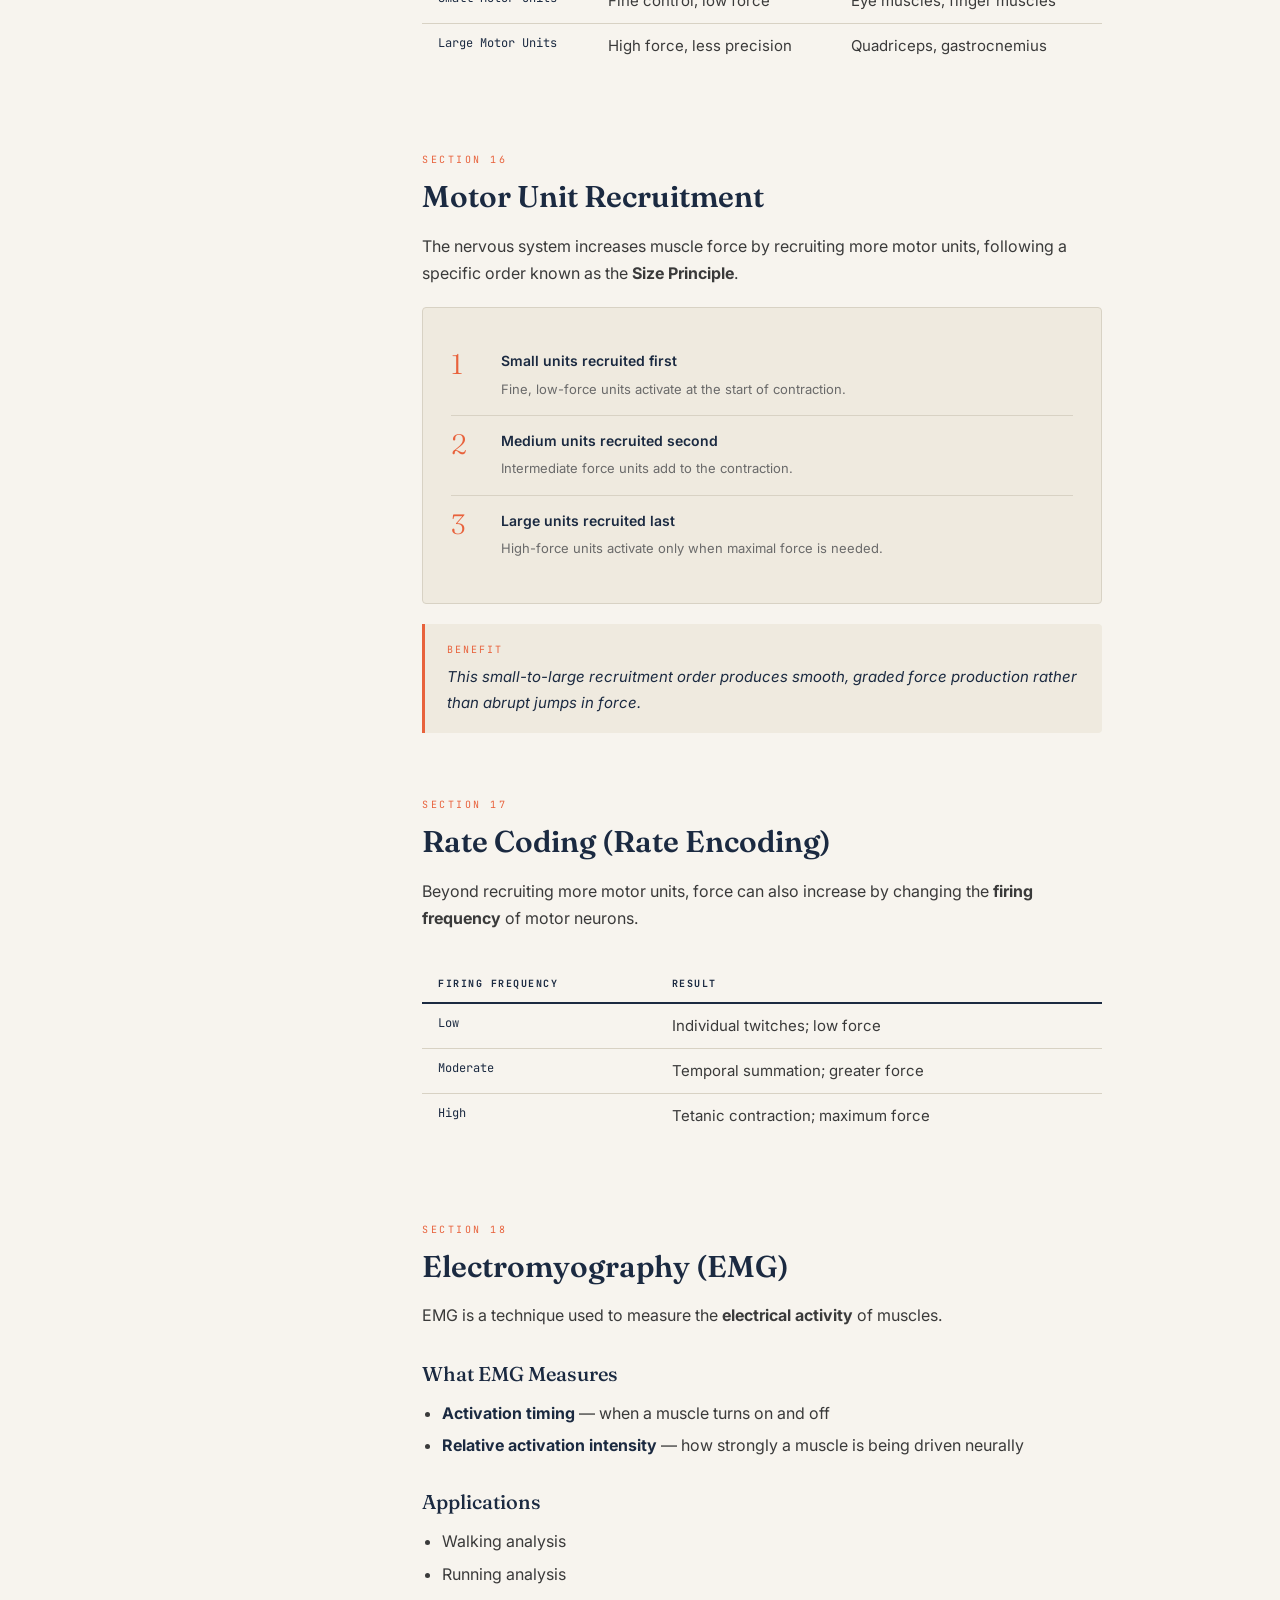
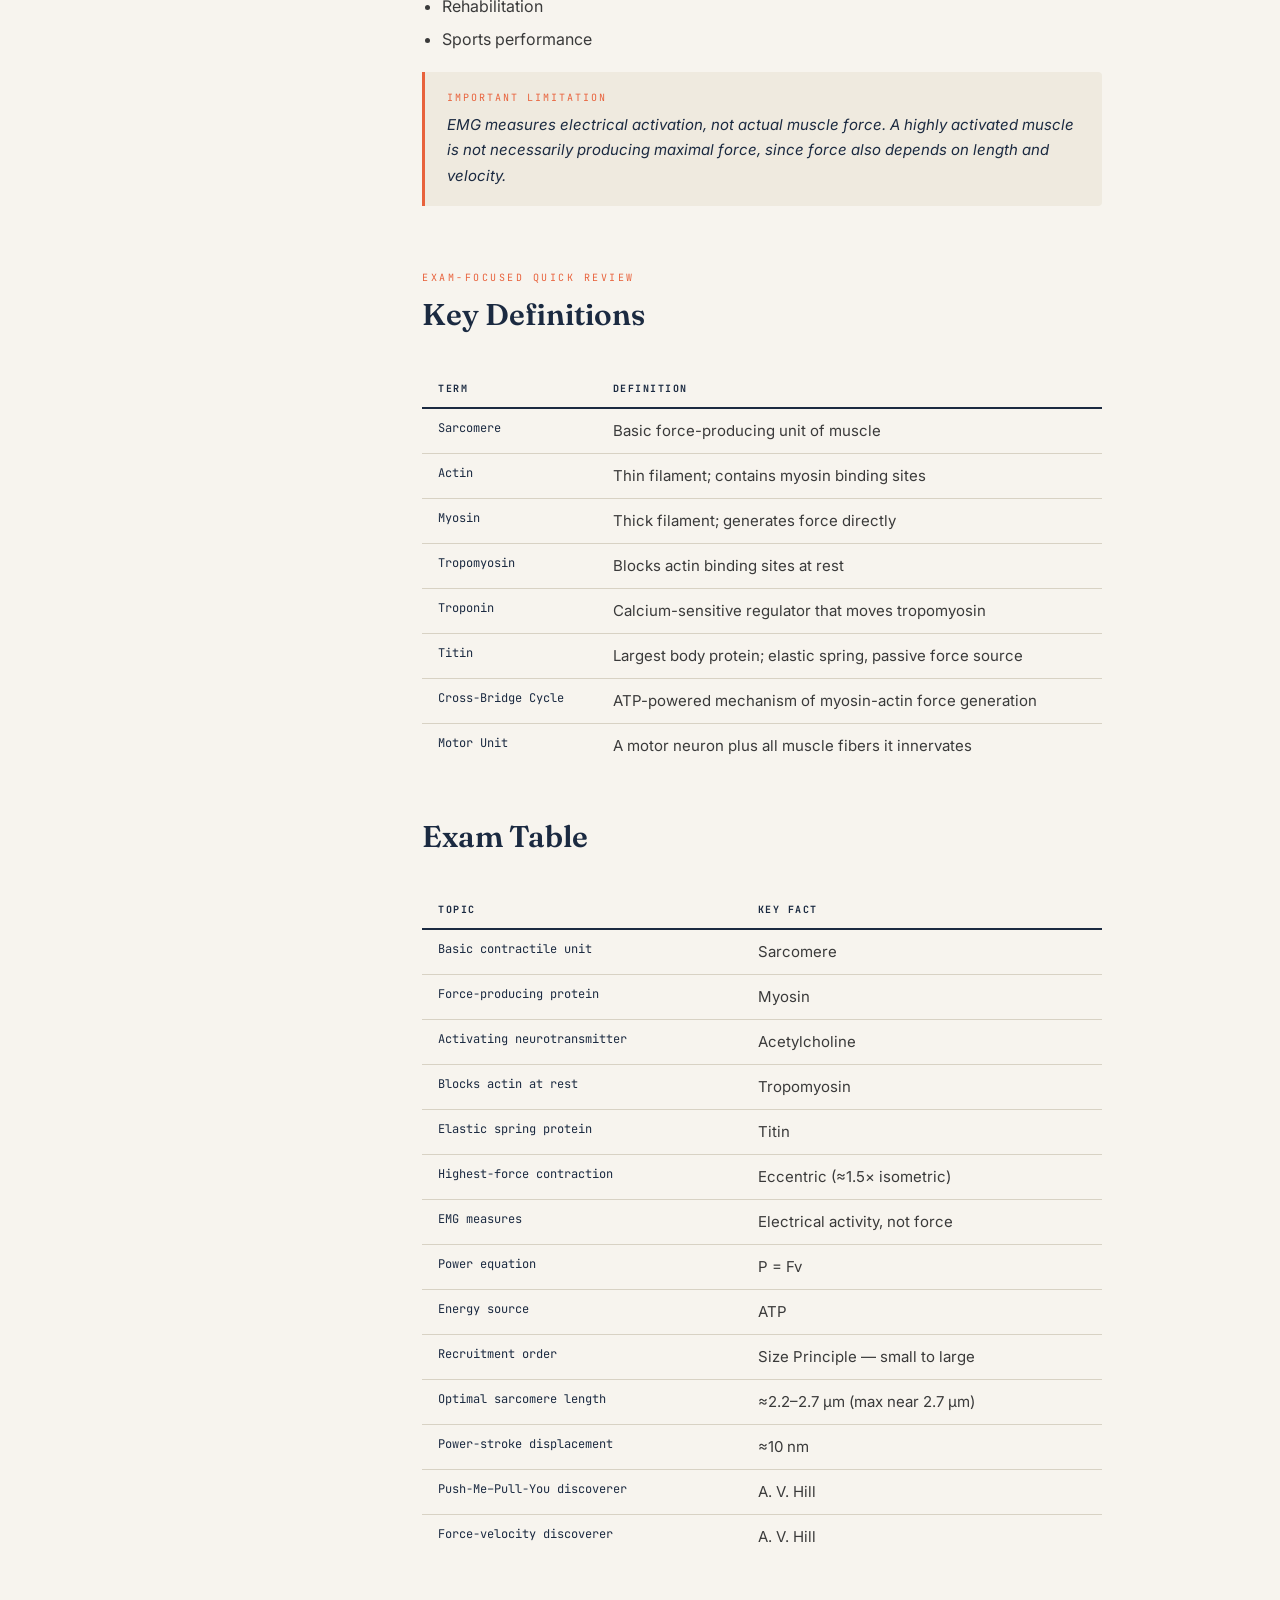
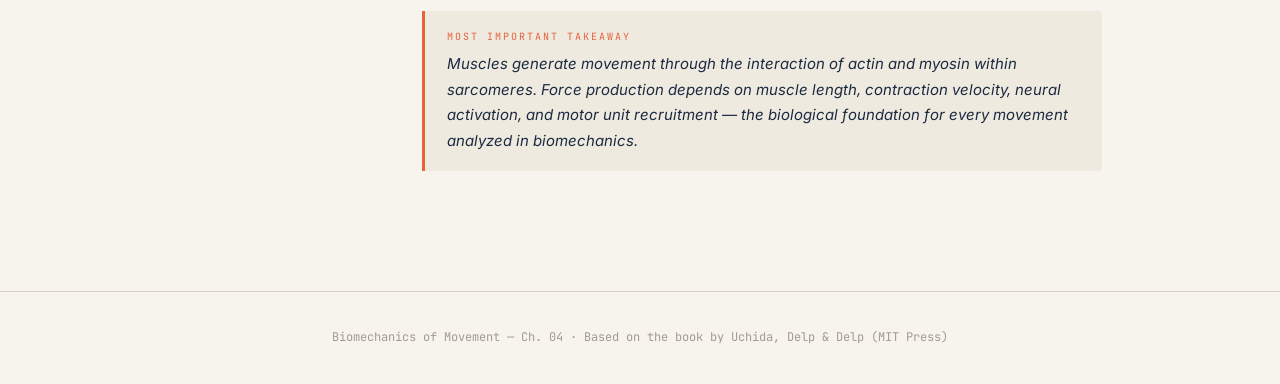
==== commit ac1c7ee7: "done" ====
--- a/Chp4.html
+++ b/Chp4.html
@@ -864,10 +864,7 @@
                     <img src="img/sliding/4.png" alt="Sliding Filament" />
                   </div>
                   <div class="slide">
-                    <img
-                      src="img/sliding/5.png"
-                      alt="Neuromuscular Junction"
-                    />
+                    <img src="img/sliding/5.png" alt="Neuromuscular Junction" />
                   </div>
                   <div class="slide">
                     <img src="img/sliding/6.png" alt="Force Length" />
@@ -1109,111 +1106,36 @@
                 the filaments determines how much force can be generated.
               </p>
 
-              <div class="fig-placeholder">
-                <div class="fig-inner">
-                  <svg width="300" height="120" viewBox="0 0 300 120">
-                    <line
-                      x1="20"
-                      y1="100"
-                      x2="280"
-                      y2="100"
-                      stroke="#F7F4EE"
-                      stroke-width="1"
-                      opacity="0.3"
-                    />
-                    <line
-                      x1="20"
-                      y1="20"
-                      x2="20"
-                      y2="100"
-                      stroke="#F7F4EE"
-                      stroke-width="1"
-                      opacity="0.3"
-                    />
-                    <path
-                      d="M20,95 Q80,30 130,25 Q160,23 190,25 Q240,32 280,90"
-                      fill="none"
-                      stroke="#E8623C"
-                      stroke-width="2.5"
-                      opacity="0.85"
-                    />
-                    <line
-                      x1="130"
-                      y1="100"
-                      x2="130"
-                      y2="25"
-                      stroke="#F7F4EE"
-                      stroke-width="1"
-                      stroke-dasharray="3 3"
-                      opacity="0.3"
-                    />
-                    <line
-                      x1="190"
-                      y1="100"
-                      x2="190"
-                      y2="25"
-                      stroke="#F7F4EE"
-                      stroke-width="1"
-                      stroke-dasharray="3 3"
-                      opacity="0.3"
-                    />
-                    <text
-                      x="45"
-                      y="113"
-                      font-family="JetBrains Mono, monospace"
-                      font-size="7"
-                      fill="#F7F4EE"
-                      opacity="0.5"
-                    >
-                      ASCENDING
-                    </text>
-                    <text
-                      x="135"
-                      y="113"
-                      font-family="JetBrains Mono, monospace"
-                      font-size="7"
-                      fill="#E8623C"
-                      opacity="0.7"
-                    >
-                      PLATEAU
-                    </text>
-                    <text
-                      x="225"
-                      y="113"
-                      font-family="JetBrains Mono, monospace"
-                      font-size="7"
-                      fill="#F7F4EE"
-                      opacity="0.5"
-                    >
-                      DESCENDING
-                    </text>
-                    <text
-                      x="22"
-                      y="16"
-                      font-family="JetBrains Mono, monospace"
-                      font-size="8"
-                      fill="#F7F4EE"
-                      opacity="0.45"
-                    >
-                      FORCE
-                    </text>
-                    <text
-                      x="248"
-                      y="98"
-                      font-family="JetBrains Mono, monospace"
-                      font-size="8"
-                      fill="#F7F4EE"
-                      opacity="0.45"
-                    >
-                      LENGTH
-                    </text>
-                  </svg>
-                  <div class="fig-caption">
-                    Figure 4.3 — Active force-length curve: ascending limb,
-                    plateau, descending limb
-                  </div>
-                  <div class="fig-number">4.3</div>
+              <div class="image-slider-container">
+                <div class="image-slider" id="muscleSlider">
+                  <div class="slide">
+                    <img src="img/length/1.png" alt="Muscle Hierarchy" />
+                  </div>
+                  <div class="slide">
+                    <img src="img/length/2.png" alt="Muscle length" />
+                  </div>
+                  <div class="slide">
+                    <img src="img/length/3.png" alt="length" />
+                  </div>
+                  <div class="slide">
+                    <img src="img/length/4.png" alt="Sliding Filament" />
+                  </div>
+                  
                 </div>
+              </div>
+              <div
+                class="fig-caption"
+                style="
+                  margin-top: 10px;
+                  font-family: &quot;JetBrains Mono&quot;, monospace;
+                  font-size: 11px;
+                  color: #9a9484;
+                  text-align: center;
+                  letter-spacing: 0.1em;
+                  text-transform: uppercase;
+                "
+              >
+                Figure 3.5 — Force-Length Relationship
               </div>
 
               <div class="table-scroll">
@@ -1284,93 +1206,41 @@
                 describes how muscle force depends on contraction speed.
               </p>
 
-              <div class="fig-placeholder">
-                <div class="fig-inner">
-                  <svg width="300" height="120" viewBox="0 0 300 120">
-                    <line
-                      x1="150"
-                      y1="15"
-                      x2="150"
-                      y2="105"
-                      stroke="#F7F4EE"
-                      stroke-width="1"
-                      opacity="0.3"
-                    />
-                    <line
-                      x1="20"
-                      y1="60"
-                      x2="280"
-                      y2="60"
-                      stroke="#F7F4EE"
-                      stroke-width="1"
-                      opacity="0.3"
-                    />
-                    <path
-                      d="M20,30 Q90,40 150,52 Q210,75 280,100"
-                      fill="none"
-                      stroke="#E8623C"
-                      stroke-width="2.5"
-                      opacity="0.85"
-                    />
-                    <text
-                      x="25"
-                      y="20"
-                      font-family="JetBrains Mono, monospace"
-                      font-size="7"
-                      fill="#F7F4EE"
-                      opacity="0.5"
-                    >
-                      ECCENTRIC (HIGHEST FORCE)
-                    </text>
-                    <text
-                      x="150"
-                      y="50"
-                      font-family="JetBrains Mono, monospace"
-                      font-size="7"
-                      fill="#E8623C"
-                      opacity="0.7"
-                      text-anchor="middle"
-                    >
-                      ISOMETRIC
-                    </text>
-                    <text
-                      x="195"
-                      y="112"
-                      font-family="JetBrains Mono, monospace"
-                      font-size="7"
-                      fill="#F7F4EE"
-                      opacity="0.5"
-                    >
-                      CONCENTRIC (LOWEST FORCE)
-                    </text>
-                    <text
-                      x="22"
-                      y="14"
-                      font-family="JetBrains Mono, monospace"
-                      font-size="8"
-                      fill="#F7F4EE"
-                      opacity="0.45"
-                    >
-                      FORCE
-                    </text>
-                    <text
-                      x="248"
-                      y="98"
-                      font-family="JetBrains Mono, monospace"
-                      font-size="8"
-                      fill="#F7F4EE"
-                      opacity="0.45"
-                    >
-                      VELOCITY
-                    </text>
-                  </svg>
-                  <div class="fig-caption">
-                    Figure 4.4 — Force-velocity curve: eccentric (left) produces
-                    highest force, concentric (right) lowest
-                  </div>
-                  <div class="fig-number">4.4</div>
-                </div>
-              </div>
+              <div class="image-slider-container">
+  <div class="image-slider" id="muscleSlider">
+    <div class="slide">
+      <img src="img/velocity/1.png" alt="Muscle Hierarchy" />
+    </div>
+    <div class="slide">
+      <img src="img/velocity/2.png" alt="Muscle velocity" />
+    </div>
+    <div class="slide">
+      <img src="img/velocity/3.png" alt="velocity" />
+    </div>
+    <div class="slide">
+      <img src="img/velocity/4.png" alt="Sliding Filament" />
+    </div>
+    <div class="slide">
+      <img src="img/velocity/5.png" alt="Neuromuscular Junction" />
+    </div>
+    
+  </div>
+</div>
+<div
+  class="fig-caption"
+  style="
+    margin-top: 10px;
+    font-family: &quot;JetBrains Mono&quot;, monospace;
+    font-size: 11px;
+    color: #9a9484;
+    text-align: center;
+    letter-spacing: 0.1em;
+    text-transform: uppercase;
+  "
+>
+  Figure 3.6 — Force-Velocity Relationship
+</div>
+
 
               <div class="table-scroll">
                 <table class="notes-table">
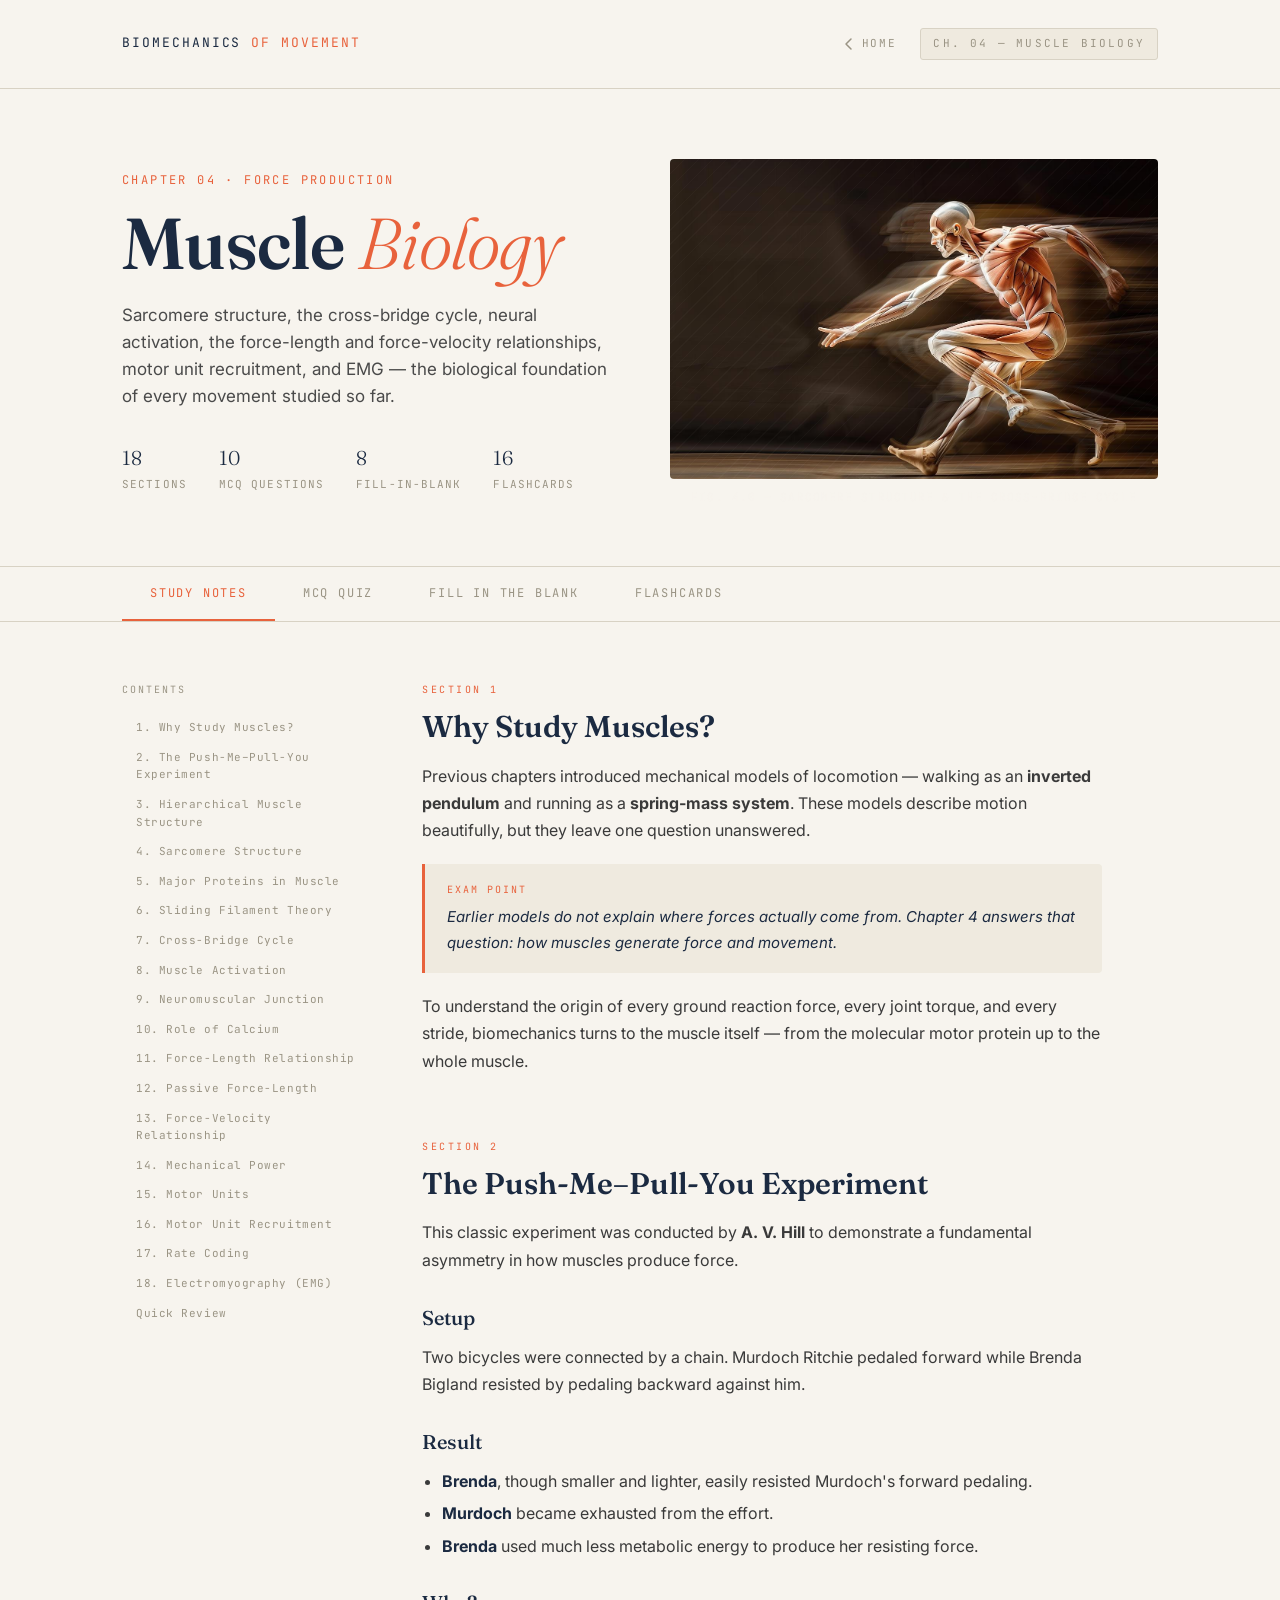
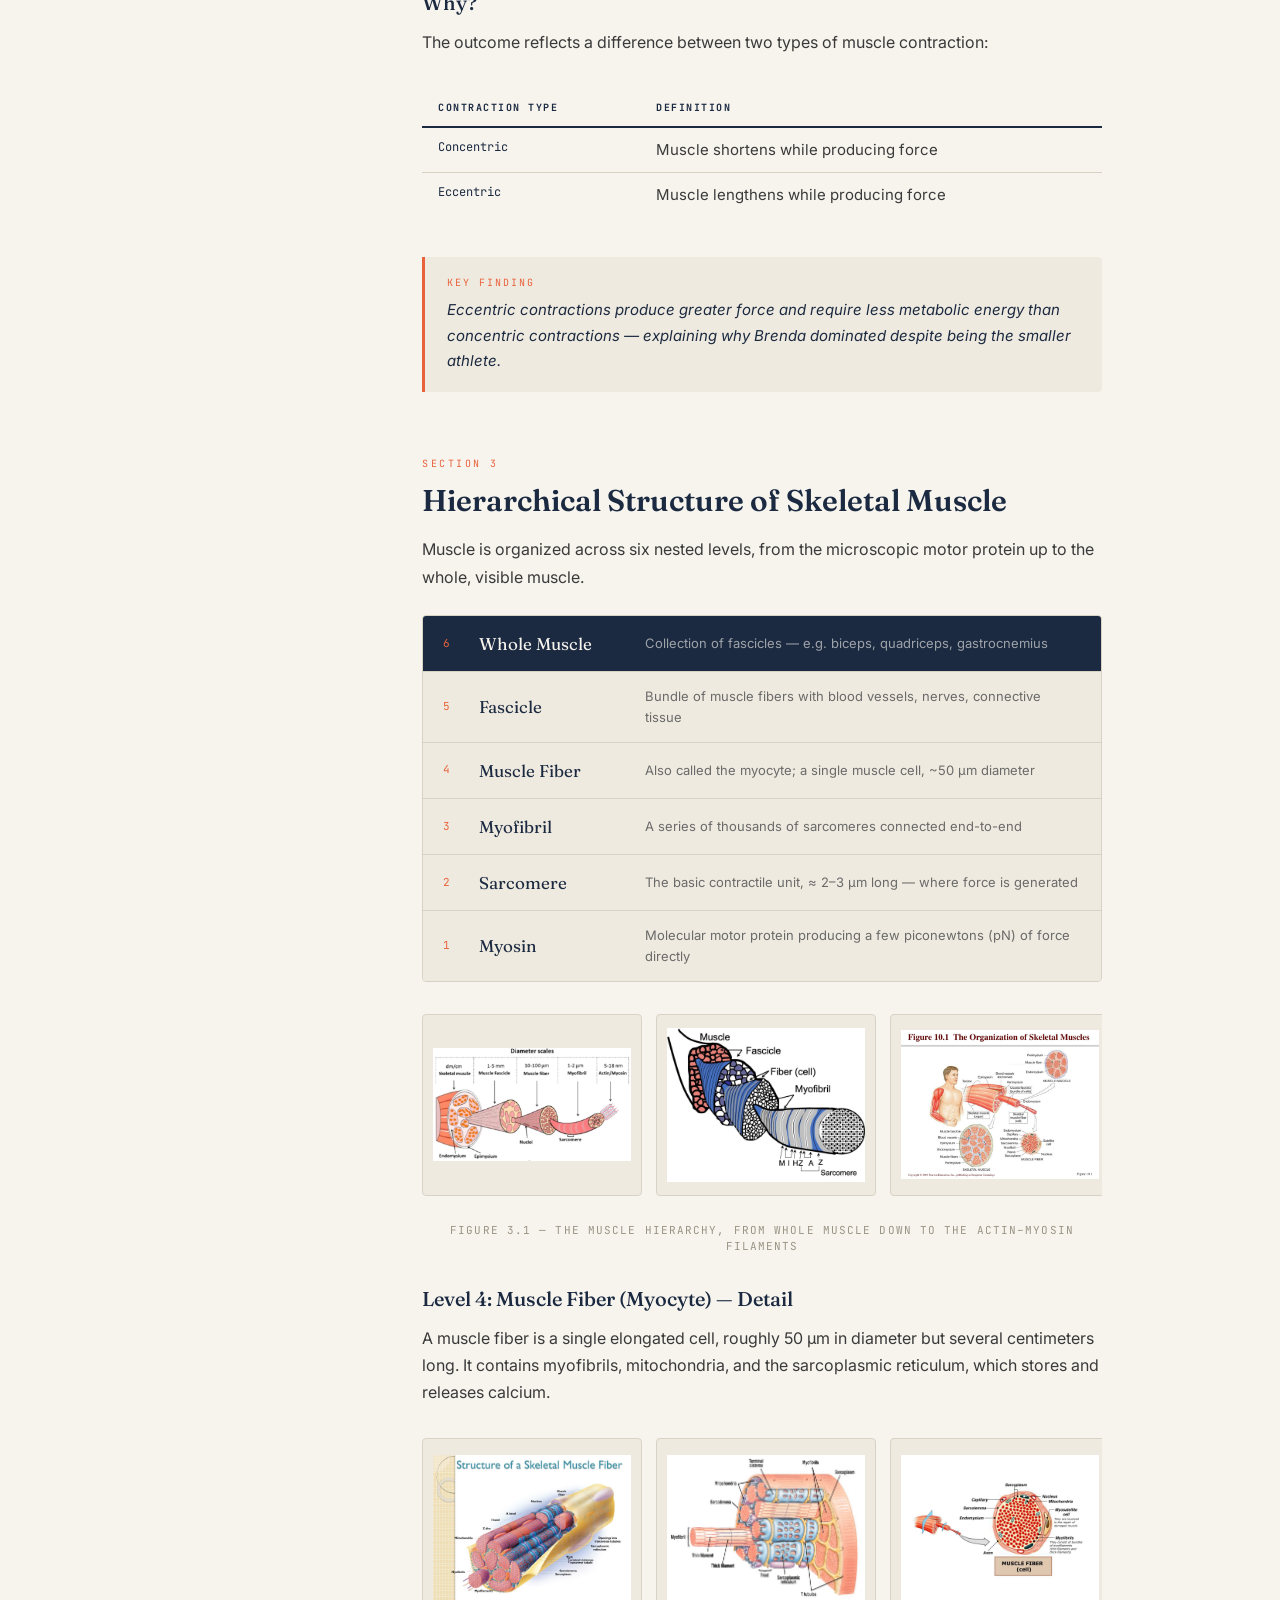
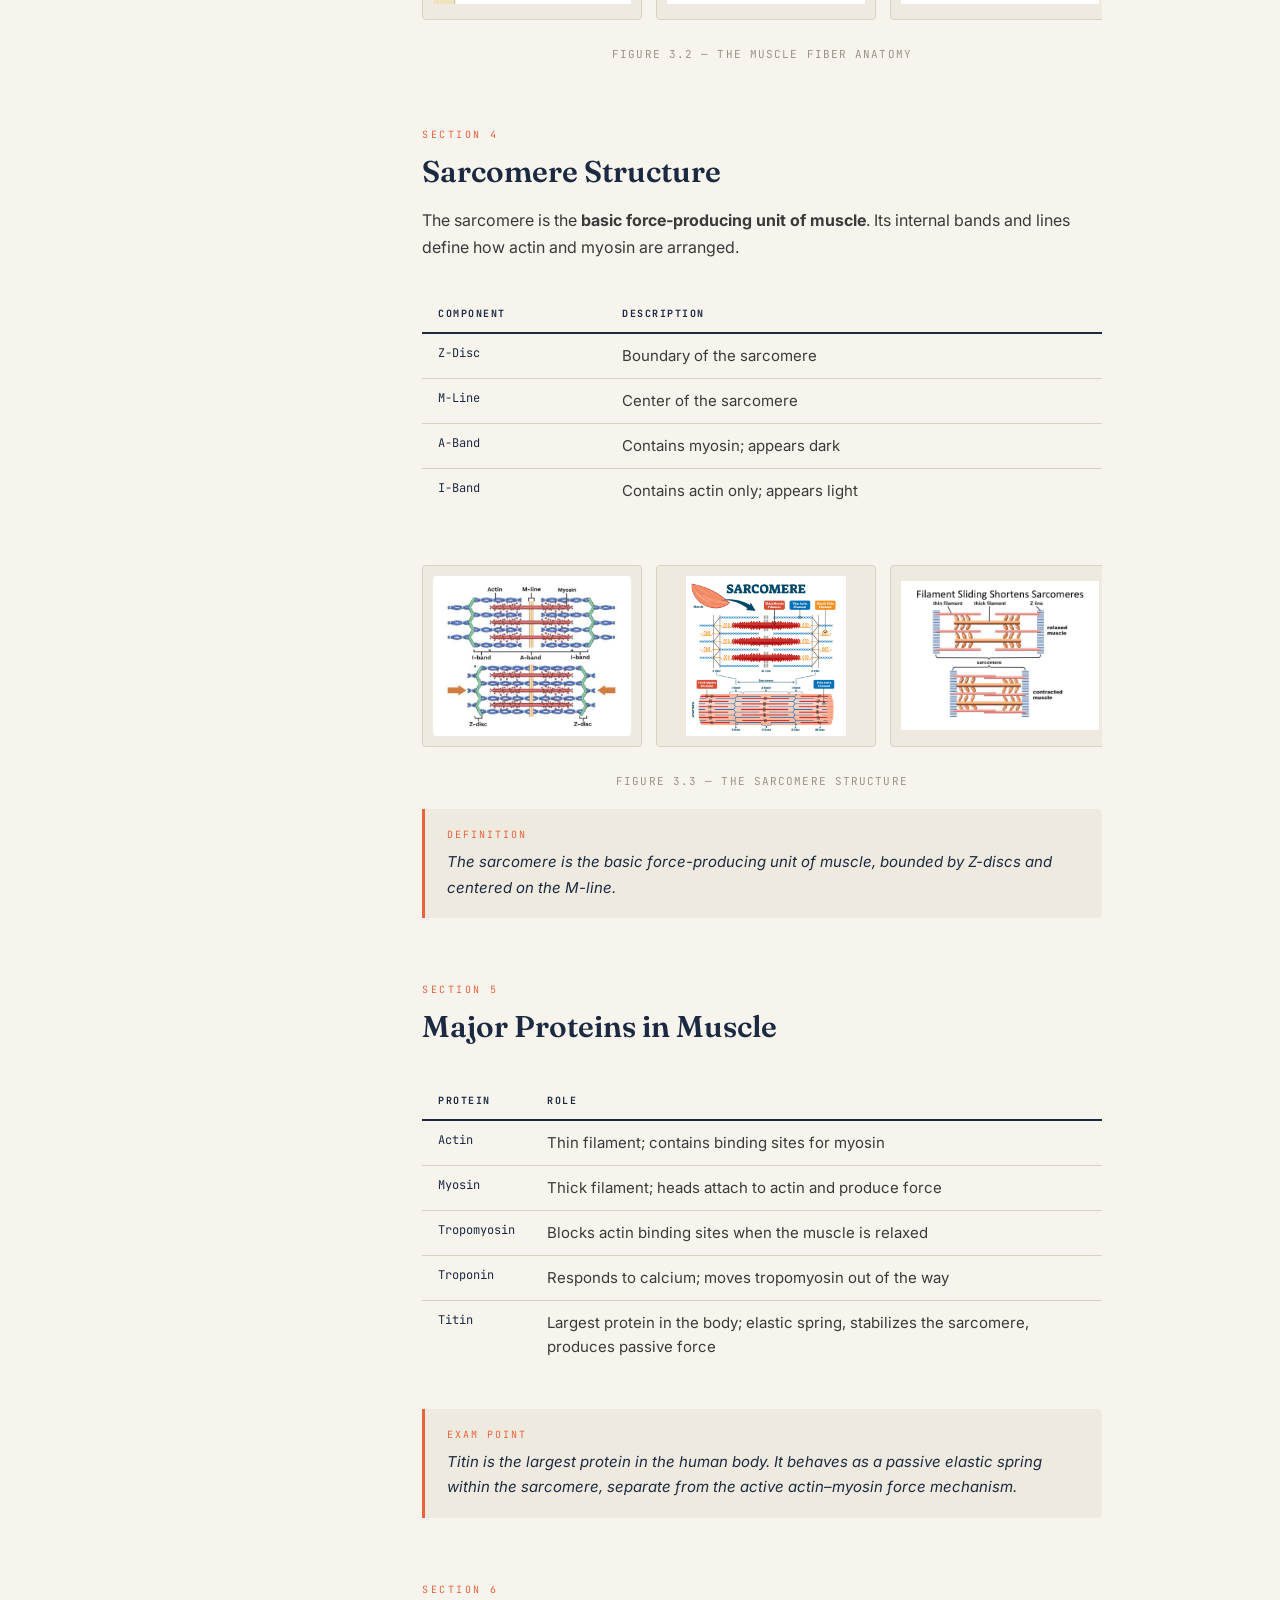
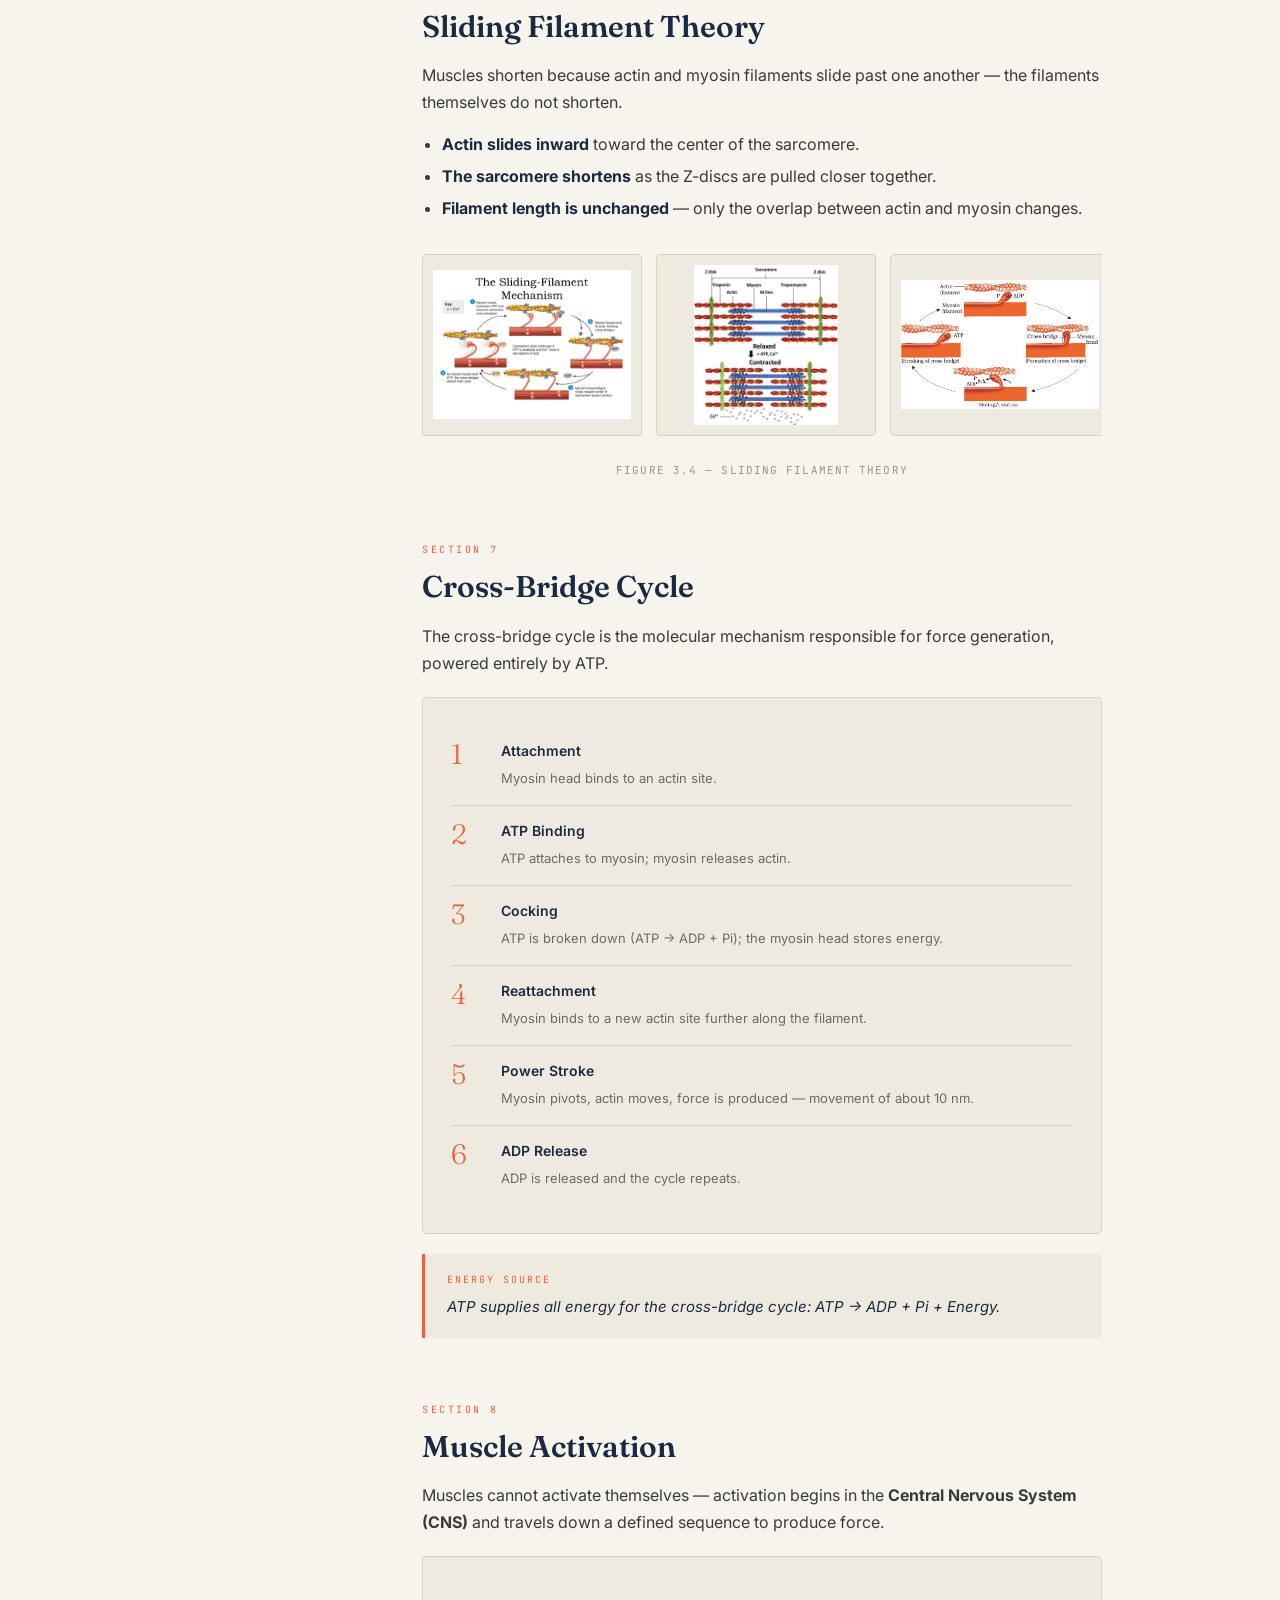
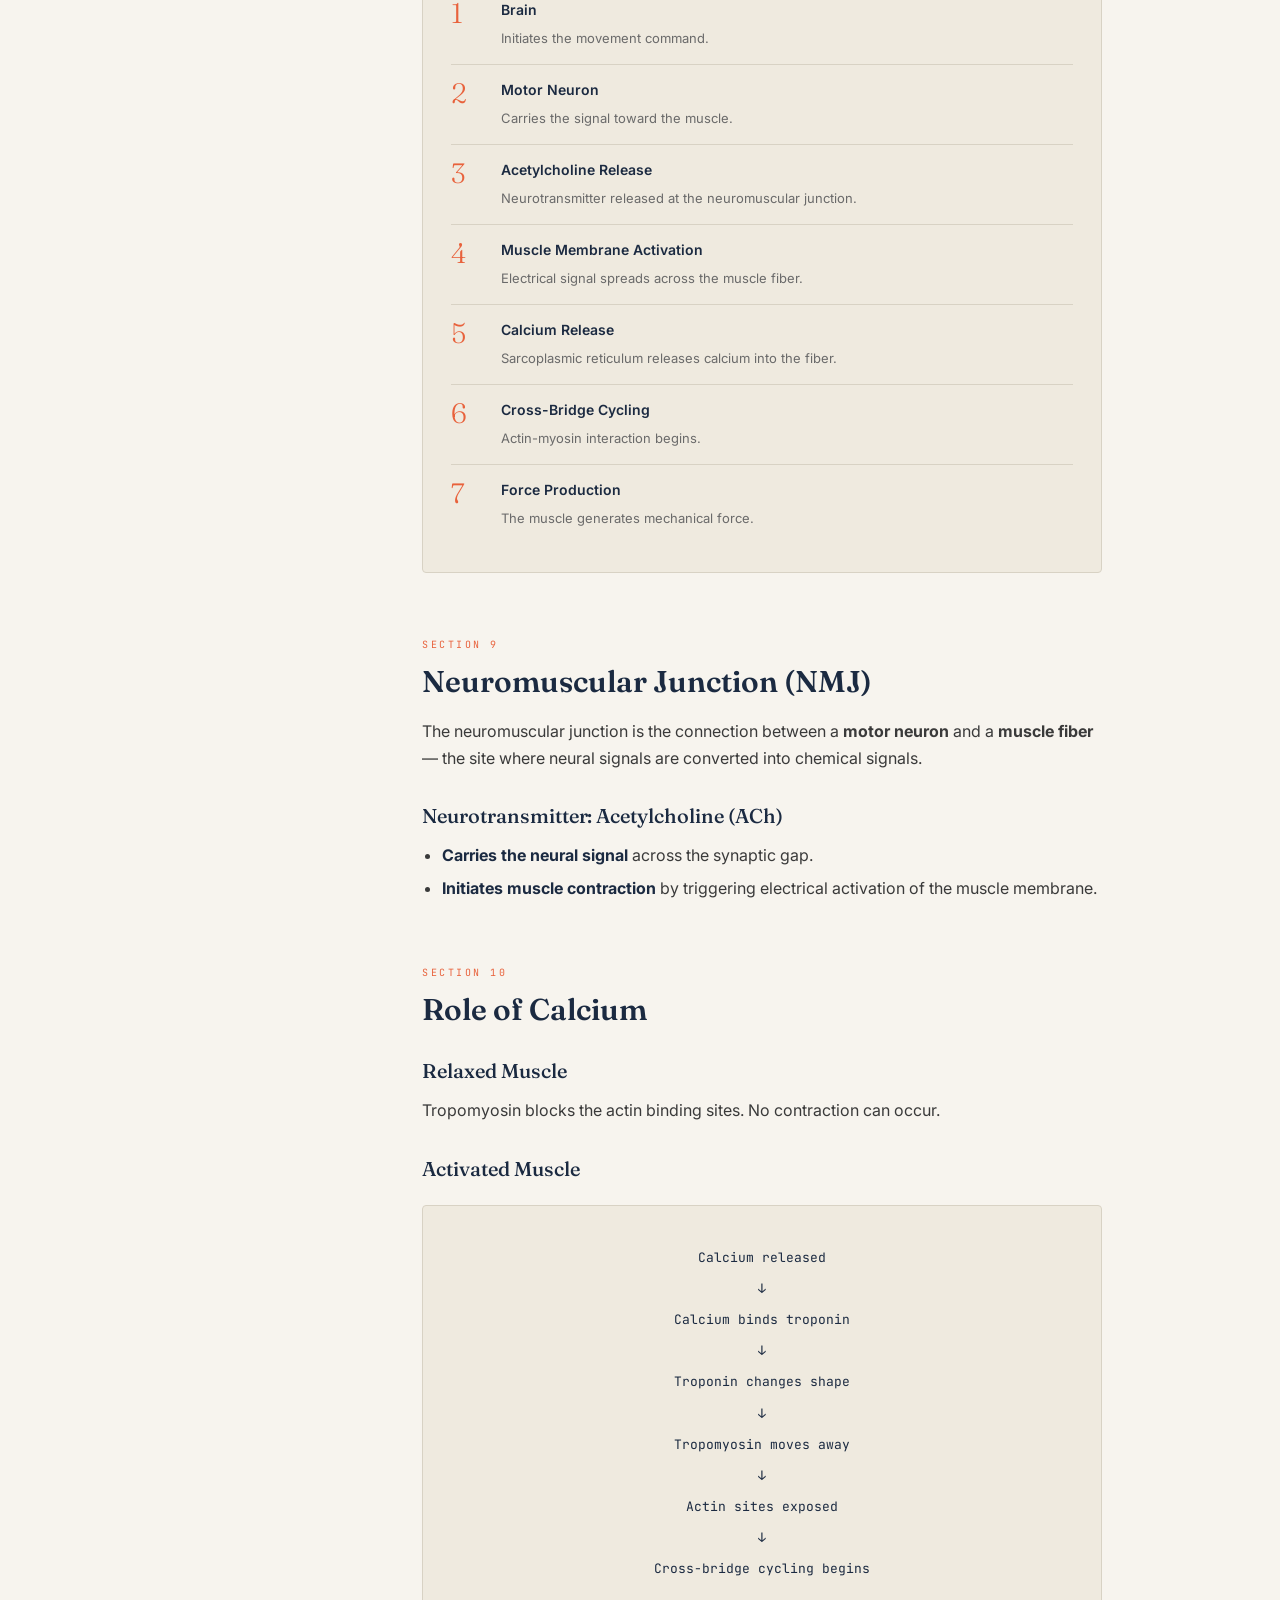
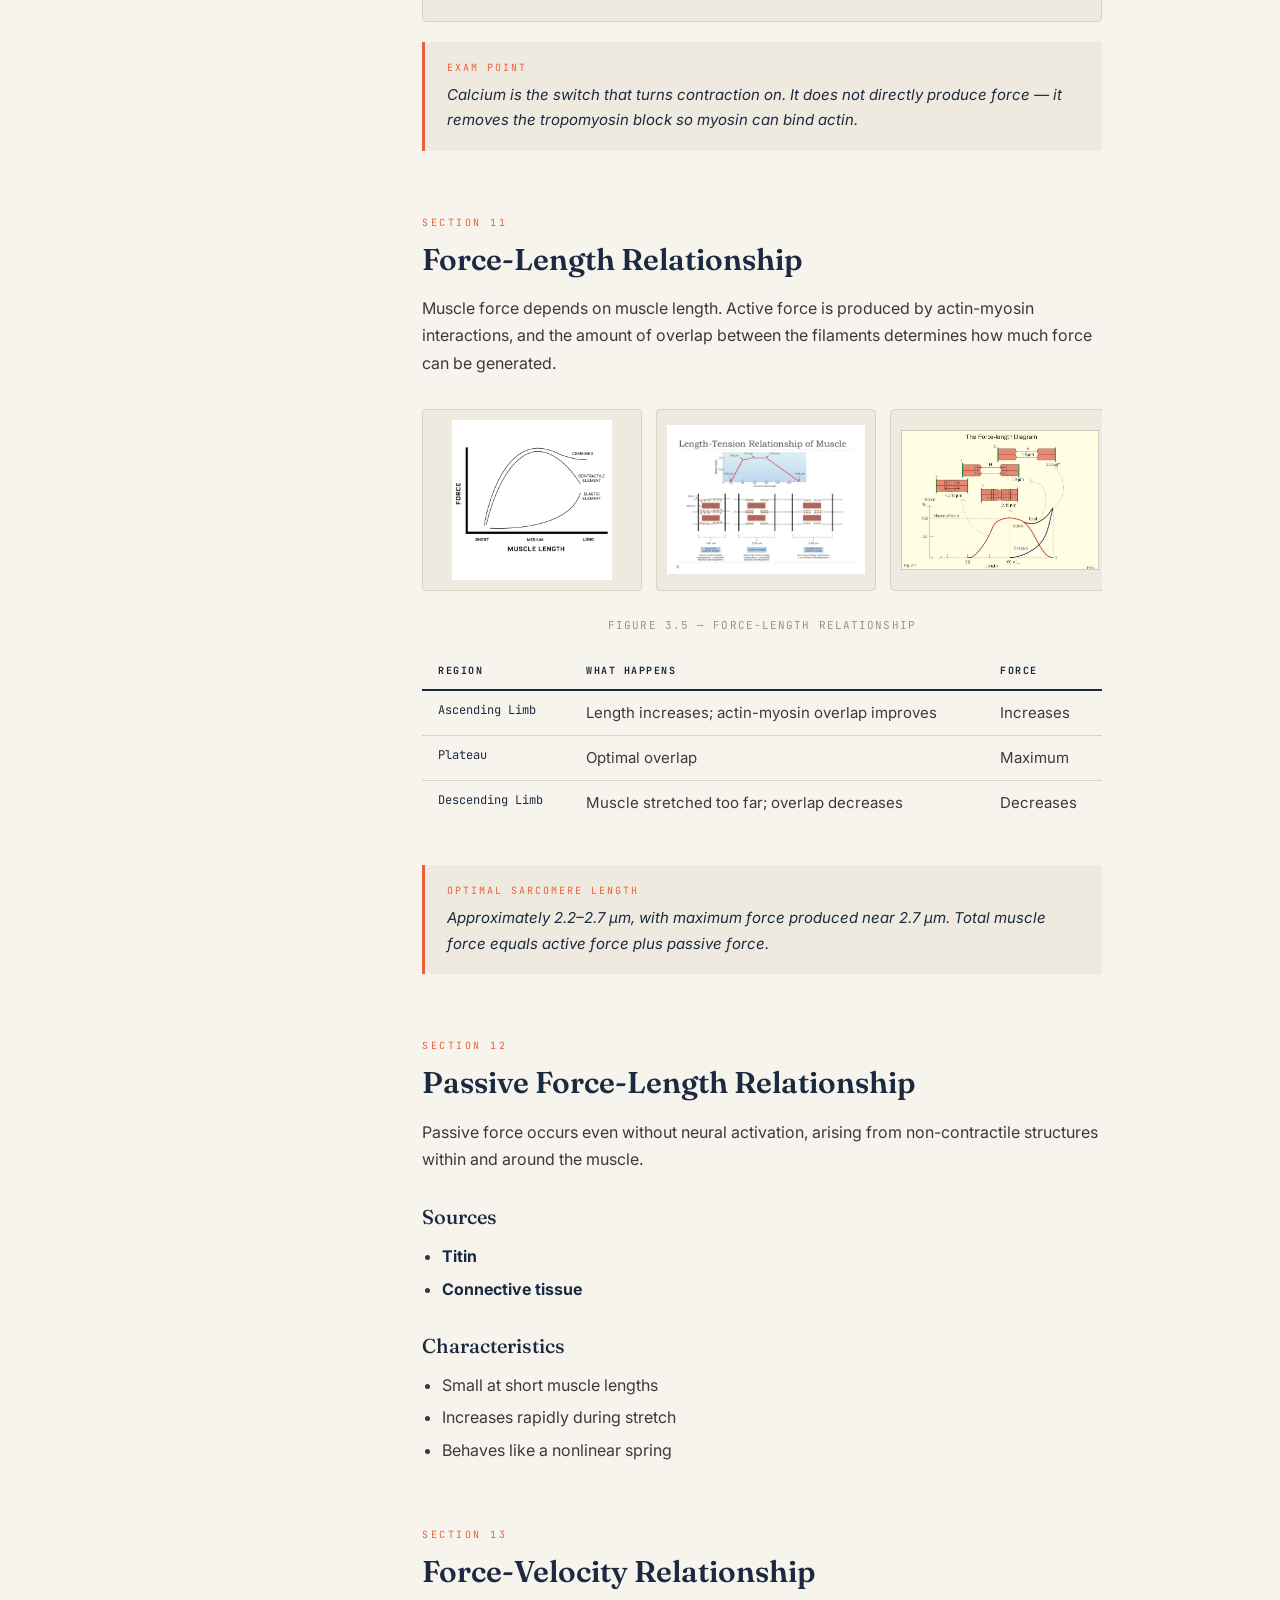
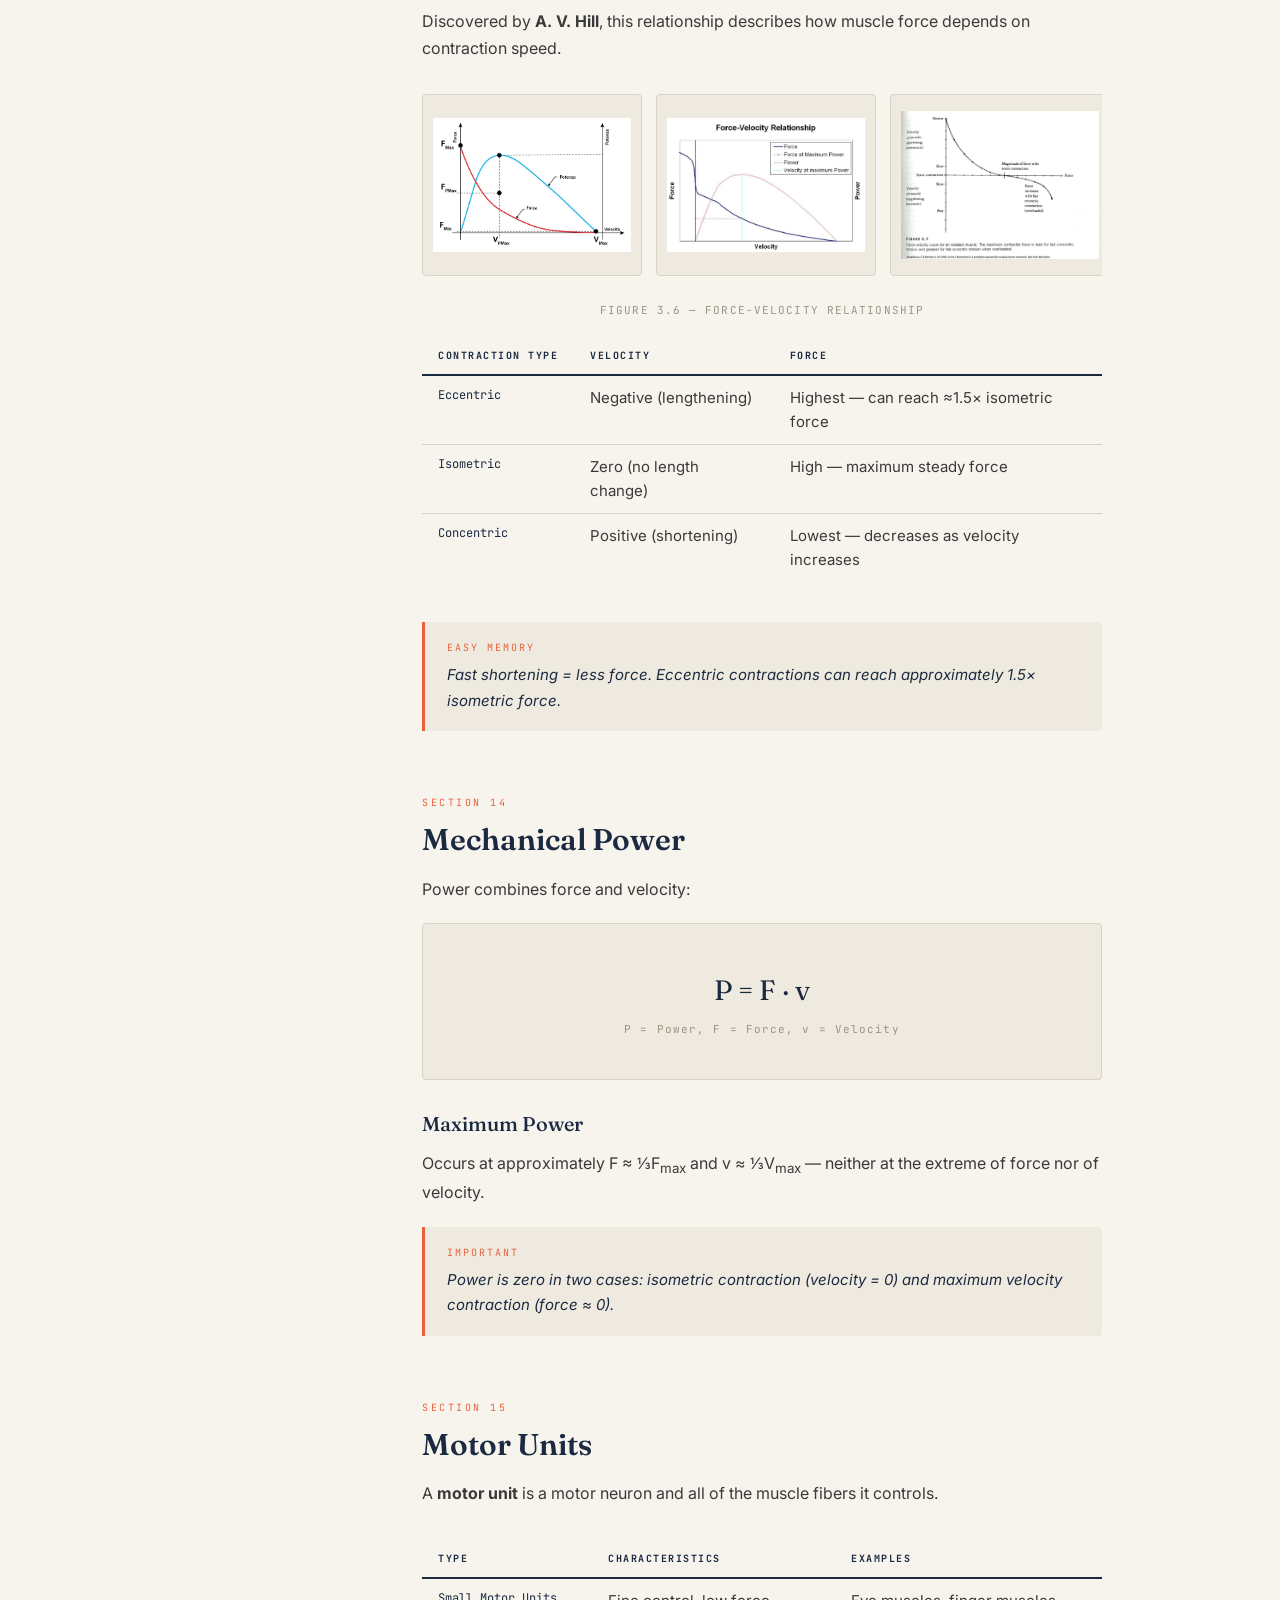
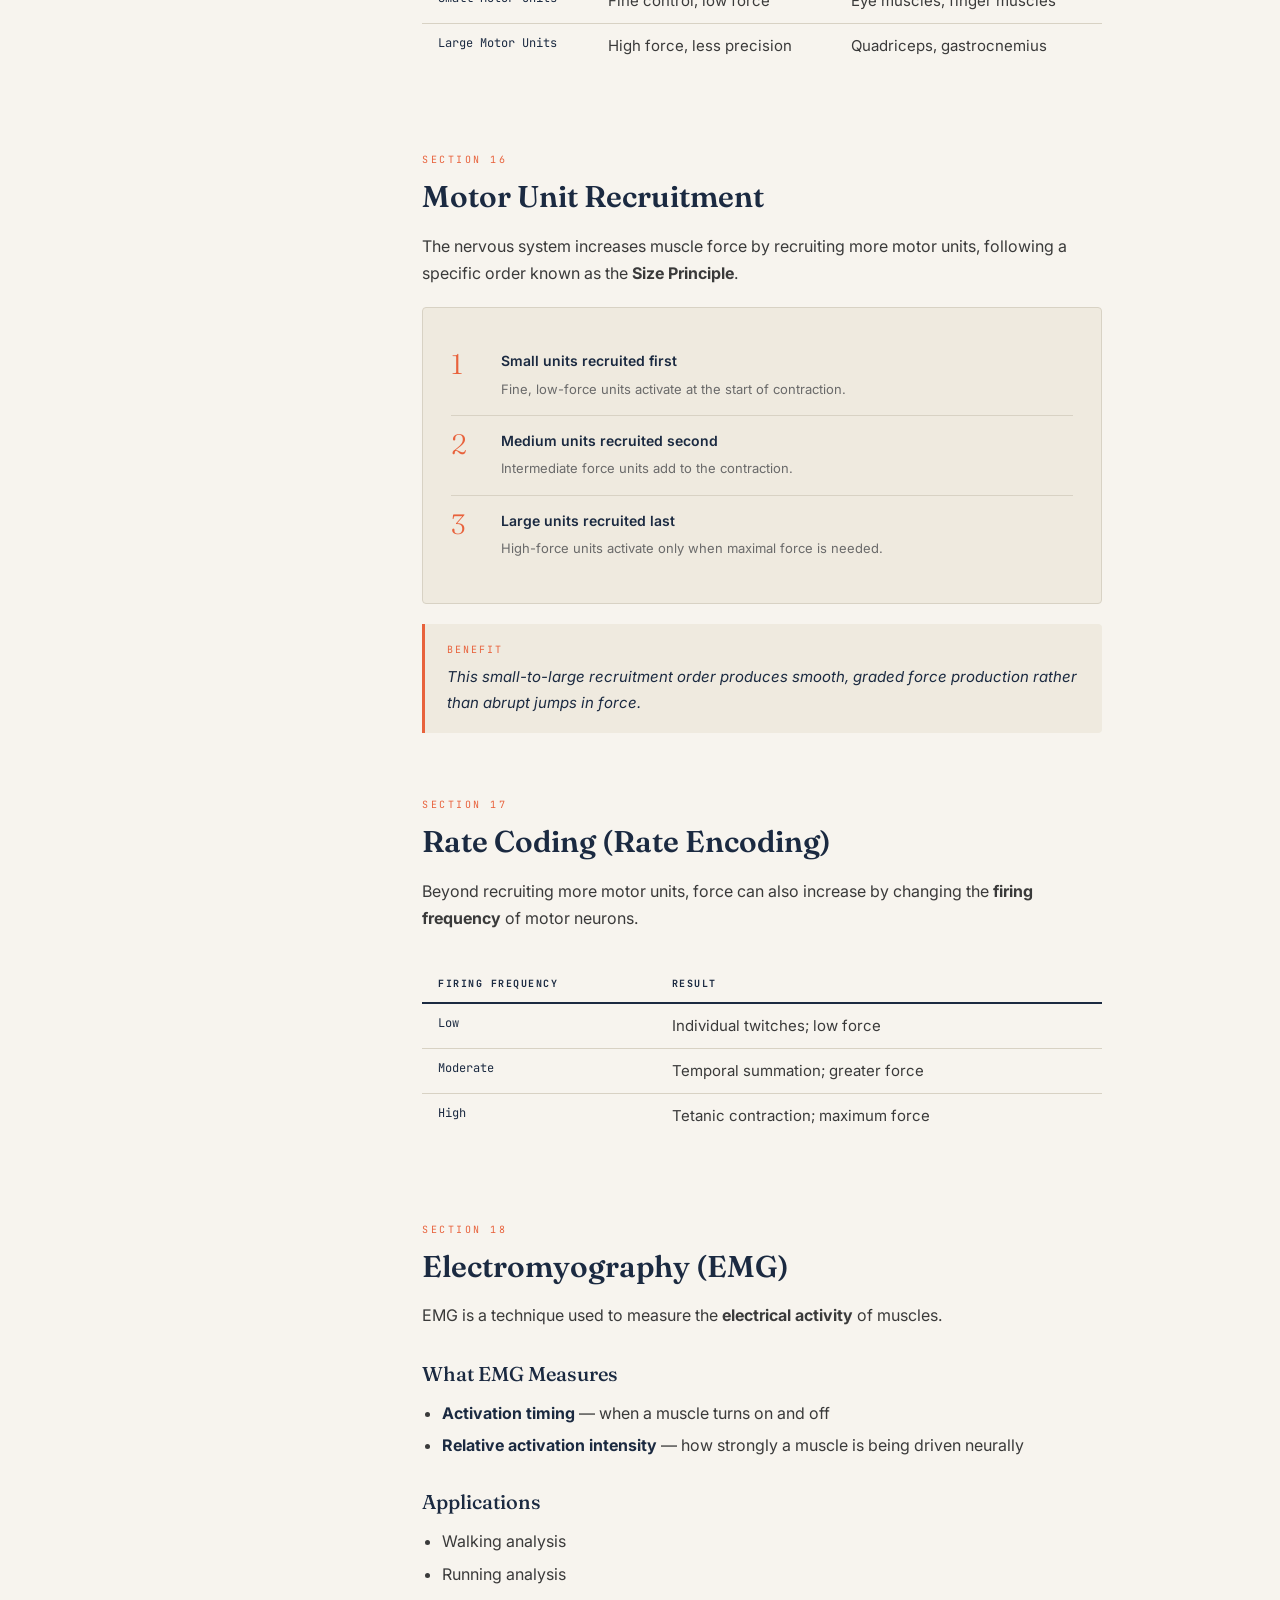
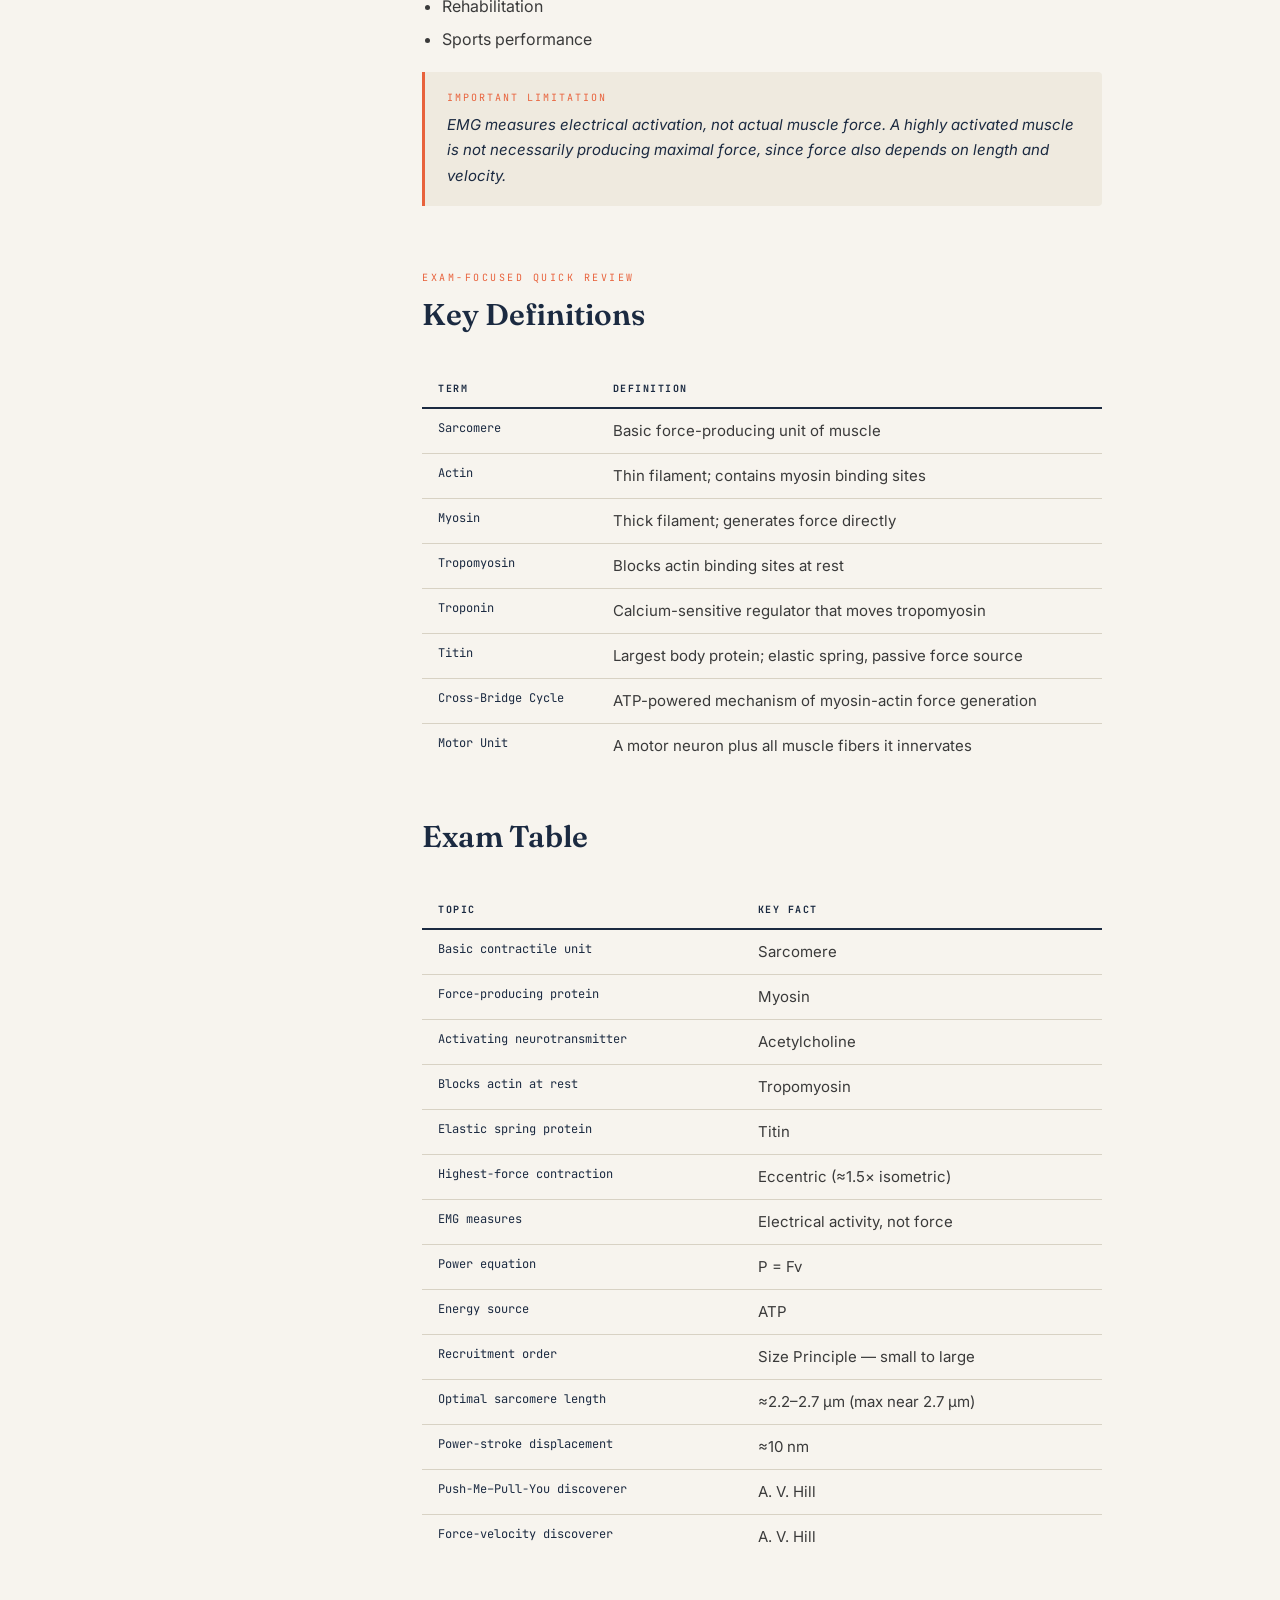
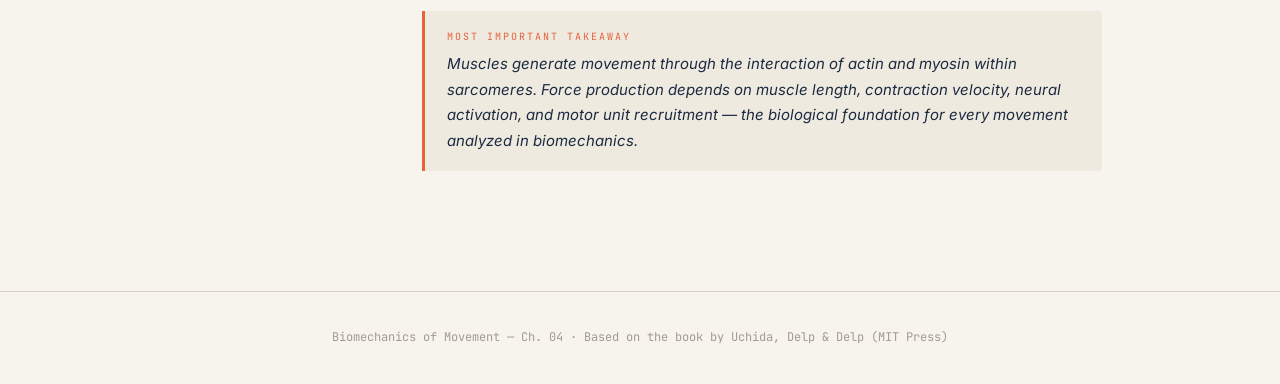
==== commit f3f63803: "doneee" ====
--- a/Chp4.html
+++ b/Chp4.html
@@ -61,214 +61,7 @@
         </div>
         <div>
           <div class="hero-figure-plate">
-            <svg
-              width="260"
-              height="220"
-              viewBox="0 0 260 220"
-              xmlns="http://www.w3.org/2000/svg"
-            >
-              <text
-                x="20"
-                y="28"
-                font-family="JetBrains Mono, monospace"
-                font-size="9"
-                fill="#F7F4EE"
-                opacity="0.45"
-                letter-spacing="0.1em"
-              >
-                SARCOMERE
-              </text>
-              <!-- Z discs -->
-              <line
-                x1="40"
-                y1="45"
-                x2="40"
-                y2="95"
-                stroke="#F7F4EE"
-                stroke-width="2"
-                opacity="0.6"
-              />
-              <line
-                x1="220"
-                y1="45"
-                x2="220"
-                y2="95"
-                stroke="#F7F4EE"
-                stroke-width="2"
-                opacity="0.6"
-              />
-              <text
-                x="32"
-                y="40"
-                font-family="JetBrains Mono, monospace"
-                font-size="7"
-                fill="#F7F4EE"
-                opacity="0.5"
-              >
-                Z
-              </text>
-              <text
-                x="212"
-                y="40"
-                font-family="JetBrains Mono, monospace"
-                font-size="7"
-                fill="#F7F4EE"
-                opacity="0.5"
-              >
-                Z
-              </text>
-              <!-- actin thin filaments -->
-              <line
-                x1="40"
-                y1="58"
-                x2="105"
-                y2="58"
-                stroke="#F7F4EE"
-                stroke-width="1.5"
-                opacity="0.55"
-              />
-              <line
-                x1="40"
-                y1="82"
-                x2="105"
-                y2="82"
-                stroke="#F7F4EE"
-                stroke-width="1.5"
-                opacity="0.55"
-              />
-              <line
-                x1="220"
-                y1="58"
-                x2="155"
-                y2="58"
-                stroke="#F7F4EE"
-                stroke-width="1.5"
-                opacity="0.55"
-              />
-              <line
-                x1="220"
-                y1="82"
-                x2="155"
-                y2="82"
-                stroke="#F7F4EE"
-                stroke-width="1.5"
-                opacity="0.55"
-              />
-              <!-- myosin thick filament -->
-              <rect
-                x="95"
-                y="64"
-                width="70"
-                height="12"
-                rx="3"
-                fill="#E8623C"
-                opacity="0.7"
-              />
-              <text
-                x="100"
-                y="105"
-                font-family="JetBrains Mono, monospace"
-                font-size="7"
-                fill="#E8623C"
-                opacity="0.7"
-                letter-spacing="0.05em"
-              >
-                MYOSIN (A-BAND)
-              </text>
-              <text
-                x="42"
-                y="105"
-                font-family="JetBrains Mono, monospace"
-                font-size="7"
-                fill="#F7F4EE"
-                opacity="0.5"
-                letter-spacing="0.05em"
-              >
-                ACTIN (I-BAND)
-              </text>
-              <!-- M line -->
-              <line
-                x1="130"
-                y1="45"
-                x2="130"
-                y2="95"
-                stroke="#F7F4EE"
-                stroke-width="1"
-                stroke-dasharray="2 2"
-                opacity="0.3"
-              />
-              <text
-                x="122"
-                y="40"
-                font-family="JetBrains Mono, monospace"
-                font-size="7"
-                fill="#F7F4EE"
-                opacity="0.4"
-              >
-                M
-              </text>
-
-              <!-- cross bridge cycle label -->
-              <text
-                x="20"
-                y="140"
-                font-family="JetBrains Mono, monospace"
-                font-size="9"
-                fill="#F7F4EE"
-                opacity="0.45"
-                letter-spacing="0.1em"
-              >
-                CROSS-BRIDGE CYCLE
-              </text>
-              <circle
-                cx="35"
-                cy="160"
-                r="5"
-                fill="none"
-                stroke="#E8623C"
-                stroke-width="1.5"
-                opacity="0.7"
-              />
-              <path
-                d="M40,160 Q90,140 130,160 Q170,180 220,160"
-                fill="none"
-                stroke="#E8623C"
-                stroke-width="1.5"
-                stroke-dasharray="3 3"
-                opacity="0.5"
-              />
-              <circle
-                cx="220"
-                cy="160"
-                r="5"
-                fill="none"
-                stroke="#E8623C"
-                stroke-width="1.5"
-                opacity="0.7"
-              />
-              <text
-                x="20"
-                y="180"
-                font-family="JetBrains Mono, monospace"
-                font-size="7"
-                fill="#F7F4EE"
-                opacity="0.4"
-              >
-                ATTACH → COCK → STROKE → RELEASE
-              </text>
-
-              <text
-                x="20"
-                y="205"
-                font-family="JetBrains Mono, monospace"
-                font-size="8"
-                fill="#E8623C"
-                opacity="0.6"
-                letter-spacing="0.1em"
-              >
-                SLIDING FILAMENT THEORY
-              </text>
-            </svg>
+            <img src="img/chp4.png" alt="Chapter 4 hero figure" />
           </div>
           <div class="fig-label">
             Fig. 4.0 — Sarcomere structure &amp; the cross-bridge cycle
